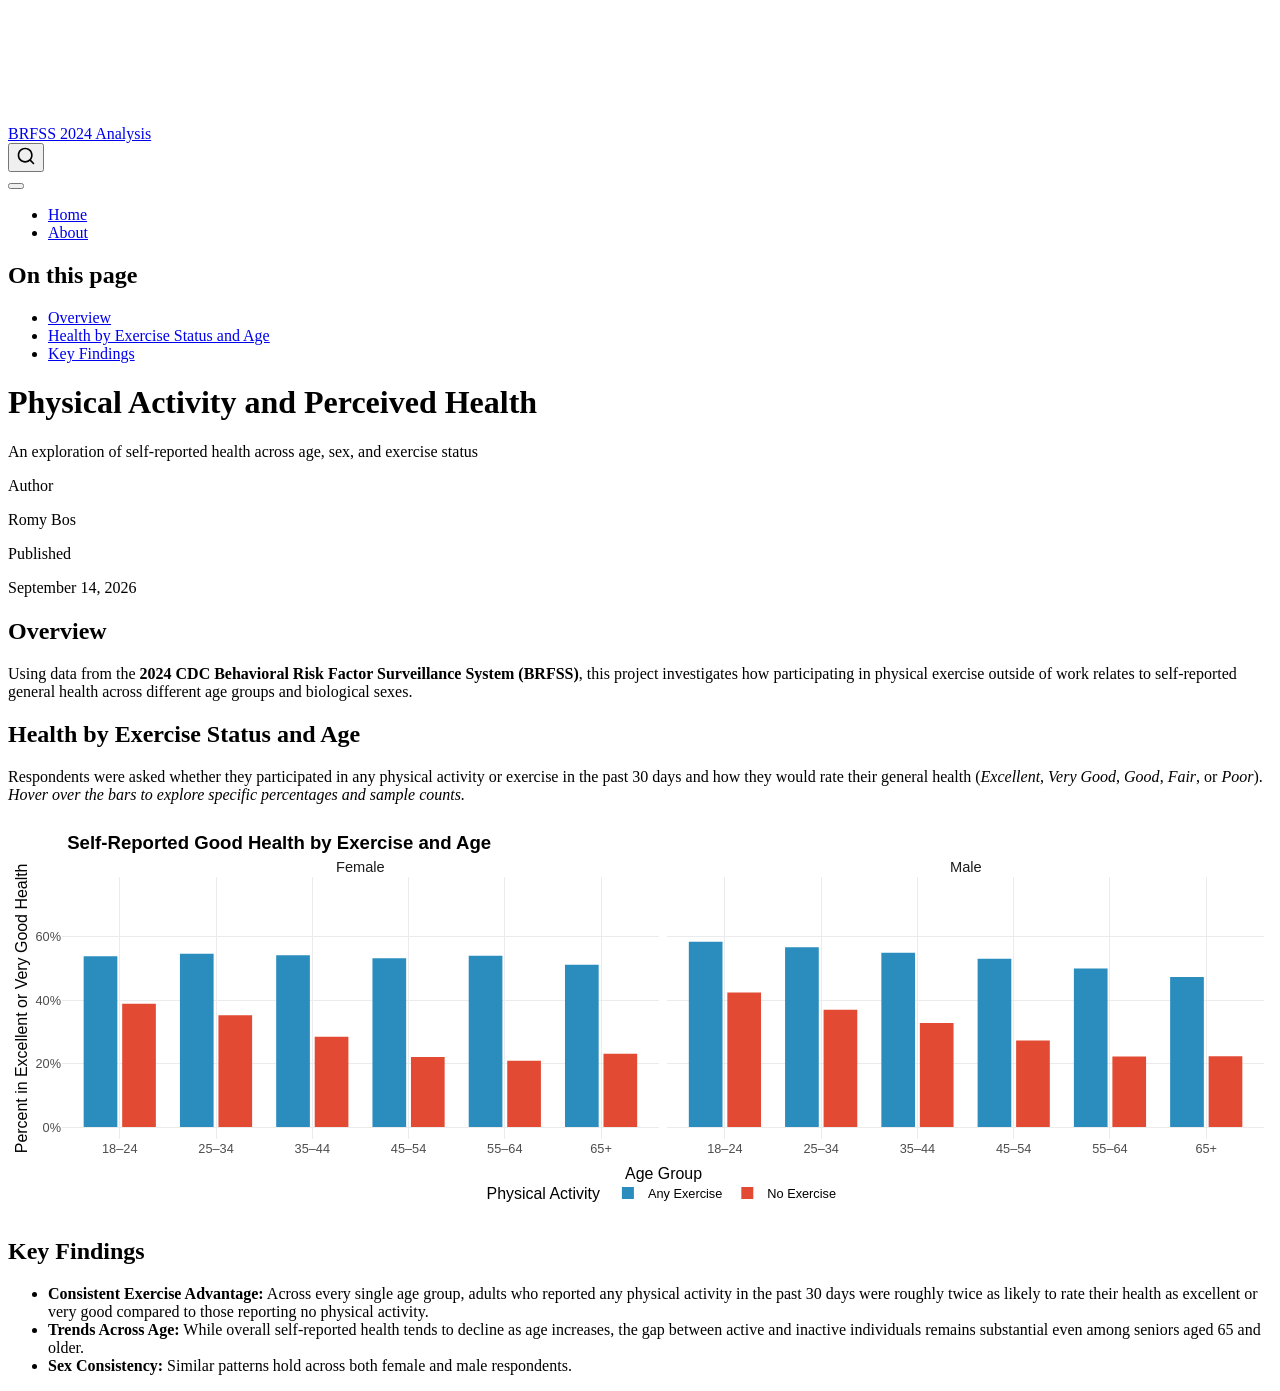
==== index.html @ 28c20156 "Built site for gh-pages" ====
<!DOCTYPE html>
<html xmlns="http://www.w3.org/1999/xhtml" lang="en" xml:lang="en"><head>

<meta charset="utf-8">
<meta name="generator" content="quarto-1.10.18">

<meta name="viewport" content="width=device-width, initial-scale=1.0, user-scalable=yes">

<meta name="author" content="Romy Bos">
<meta name="dcterms.date" content="2026-09-14">

<title>Physical Activity and Perceived Health – BRFSS 2024 Analysis</title>
<style>
/* Default styles provided by pandoc.
** See https://pandoc.org/MANUAL.html#variables-for-html for config info.
*/
span.smallcaps{font-variant: small-caps;}
div.columns{display: flex; gap: 1.5em;}
div.column{flex: auto;}
@media screen {
div.columns{gap: min(4vw, 1.5em);}
div.column{overflow-x: auto;}
}
div.hanging-indent{margin-left: 1.5em; text-indent: -1.5em;}
ul.task-list{list-style: none;}
ul.task-list li input[type="checkbox"] {
  width: 0.8em;
  margin: 0 0.8em 0.2em -1em; /* quarto-specific, see https://github.com/quarto-dev/quarto-cli/issues/4556 */ 
  vertical-align: middle;
}
</style>


<script src="site_libs/quarto-nav/quarto-nav.js"></script>
<script src="site_libs/quarto-nav/headroom.min.js"></script>
<script src="site_libs/clipboard/clipboard.min.js"></script>
<script src="site_libs/quarto-search/autocomplete.umd.js"></script>
<script src="site_libs/quarto-search/fuse.min.js"></script>
<script src="site_libs/quarto-search/quarto-search.js"></script>
<meta name="quarto:offset" content="./">
<script src="site_libs/quarto-html/quarto.js" type="module"></script>
<script src="site_libs/quarto-html/tabsets/tabsets.js" type="module"></script>
<script src="site_libs/quarto-html/popper.min.js"></script>
<script src="site_libs/quarto-html/tippy.umd.min.js"></script>
<script src="site_libs/quarto-html/anchor.min.js"></script>
<link href="site_libs/quarto-html/tippy.css" rel="stylesheet">
<link href="site_libs/quarto-html/quarto-syntax-highlighting-64a204ab8560d761af7679ceaba22944.css" rel="stylesheet" id="quarto-text-highlighting-styles">
<script src="site_libs/bootstrap/bootstrap.min.js"></script>
<link href="site_libs/bootstrap/bootstrap-icons.css" rel="stylesheet">
<link href="site_libs/bootstrap/bootstrap-5453c8eb392fbb9e83e403fa6f01b86a.min.css" rel="stylesheet" append-hash="true" id="quarto-bootstrap" data-mode="light">
<script id="quarto-search-options" type="application/json">{
  "location": "navbar",
  "copy-button": false,
  "collapse-after": 3,
  "panel-placement": "end",
  "type": "overlay",
  "limit": 50,
  "keyboard-shortcut": [
    "f",
    "/",
    "s"
  ],
  "show-item-context": false,
  "language": {
    "search-no-results-text": "No results",
    "search-matching-documents-text": "matching documents",
    "search-copy-link-title": "Copy link to search",
    "search-hide-matches-text": "Hide additional matches",
    "search-more-match-text": "more match in this document",
    "search-more-matches-text": "more matches in this document",
    "search-clear-button-title": "Clear",
    "search-text-placeholder": "",
    "search-detached-cancel-button-title": "Cancel",
    "search-submit-button-title": "Submit",
    "search-label": "Search"
  }
}</script>
<link href="site_libs/htmltools-fill-0.5.9/fill.css" rel="stylesheet">
<script src="site_libs/htmlwidgets-1.6.4/htmlwidgets.js"></script>
<script src="site_libs/plotly-binding-4.12.1/plotly.js"></script>
<script src="site_libs/typedarray-0.1/typedarray.min.js"></script>
<script src="site_libs/jquery-3.5.1/jquery.min.js"></script>
<link href="site_libs/crosstalk-1.2.2/css/crosstalk.min.css" rel="stylesheet">
<script src="site_libs/crosstalk-1.2.2/js/crosstalk.min.js"></script>
<link href="site_libs/plotly-htmlwidgets-css-2.25.2/plotly-htmlwidgets.css" rel="stylesheet">
<script src="site_libs/plotly-main-2.25.2/plotly-latest.min.js"></script>


</head>

<body class="nav-fixed quarto-light">

<div id="quarto-search-results"></div>
  <header id="quarto-header" class="headroom fixed-top">
    <nav class="navbar navbar-expand-lg " data-bs-theme="dark">
      <div class="navbar-container container-fluid">
      <div class="navbar-brand-container mx-auto">
    <a class="navbar-brand" href="./index.html">
    <span class="navbar-title">BRFSS 2024 Analysis</span>
    </a>
  </div>
            <div id="quarto-search" class="" title="Search"></div>
          <button class="navbar-toggler" type="button" data-bs-toggle="collapse" data-bs-target="#navbarCollapse" aria-controls="navbarCollapse" role="menu" aria-expanded="false" aria-label="Toggle navigation" onclick="if (window.quartoToggleHeadroom) { window.quartoToggleHeadroom(); }">
  <span class="navbar-toggler-icon"></span>
</button>
          <div class="collapse navbar-collapse" id="navbarCollapse">
            <ul class="navbar-nav navbar-nav-scroll me-auto">
  <li class="nav-item">
    <a class="nav-link active" href="./index.html" aria-current="page"> 
<span class="menu-text">Home</span></a>
  </li>  
  <li class="nav-item">
    <a class="nav-link" href="./about.html"> 
<span class="menu-text">About</span></a>
  </li>  
</ul>
          </div> <!-- /navcollapse -->
            <div class="quarto-navbar-tools">
</div>
      </div> <!-- /container-fluid -->
    </nav>
</header>
<!-- content -->
<div id="quarto-content" class="quarto-container page-columns page-rows-contents page-layout-article page-navbar">
<!-- sidebar -->
<!-- margin-sidebar -->
    <div id="quarto-margin-sidebar" class="sidebar margin-sidebar">
        <nav id="TOC" role="doc-toc" class="toc-active">
    <h2 id="toc-title">On this page</h2>
   
  <ul>
  <li><a href="#overview" id="toc-overview" class="nav-link active" data-scroll-target="#overview">Overview</a></li>
  <li><a href="#health-by-exercise-status-and-age" id="toc-health-by-exercise-status-and-age" class="nav-link" data-scroll-target="#health-by-exercise-status-and-age">Health by Exercise Status and Age</a></li>
  <li><a href="#key-findings" id="toc-key-findings" class="nav-link" data-scroll-target="#key-findings">Key Findings</a></li>
  </ul>
</nav>
    </div>
<!-- main -->
<main class="content" id="quarto-document-content">

<header id="title-block-header" class="quarto-title-block default">
<div class="quarto-title">
<h1 class="title">Physical Activity and Perceived Health</h1>
<p class="subtitle lead">An exploration of self-reported health across age, sex, and exercise status</p>
</div>



<div class="quarto-title-meta">

    <div>
    <div class="quarto-title-meta-heading">Author</div>
    <div class="quarto-title-meta-contents">
             <p>Romy Bos </p>
          </div>
  </div>
    
    <div>
    <div class="quarto-title-meta-heading">Published</div>
    <div class="quarto-title-meta-contents">
      <p class="date">September 14, 2026</p>
    </div>
  </div>
  
    
  </div>
  


</header>


<section id="overview" class="level2">
<h2 class="anchored" data-anchor-id="overview">Overview</h2>
<p>Using data from the <strong>2024 CDC Behavioral Risk Factor Surveillance System (BRFSS)</strong>, this project investigates how participating in physical exercise outside of work relates to self-reported general health across different age groups and biological sexes.</p>
</section>
<section id="health-by-exercise-status-and-age" class="level2">
<h2 class="anchored" data-anchor-id="health-by-exercise-status-and-age">Health by Exercise Status and Age</h2>
<p>Respondents were asked whether they participated in any physical activity or exercise in the past 30 days and how they would rate their general health (<em>Excellent</em>, <em>Very Good</em>, <em>Good</em>, <em>Fair</em>, or <em>Poor</em>). <em>Hover over the bars to explore specific percentages and sample counts.</em></p>
<div class="cell">
<div class="cell-output-display">
<div class="plotly html-widget html-fill-item" id="htmlwidget-2177d42e0a69ee7ed2fd" style="width:100%;height:397px;"></div>
<script type="application/json" data-for="htmlwidget-2177d42e0a69ee7ed2fd">{"x":{"data":[{"orientation":"v","width":[0.34999999999999964,0.34999999999999964,0.34999999999999964,0.34999999999999964,0.35000000000000009,0.35000000000000009],"base":[0,0,0,0,0,0],"x":[5.7999999999999998,4.7999999999999998,2.7999999999999998,3.7999999999999998,1.8,0.80000000000000004],"y":[0.51114290016563768,0.53989133543036893,0.54112786614335884,0.5314846683354193,0.5458975165042439,0.53774963468095471],"text":["<b>Age Group:<\/b> 65+<br><b>Sex:<\/b> Female<br><b>Physical Activity:<\/b> Any Exercise<br><b>Good/Excellent Health:<\/b> 51.1%<br><b>Sample Size:<\/b> 66,410","<b>Age Group:<\/b> 55–64<br><b>Sex:<\/b> Female<br><b>Physical Activity:<\/b> Any Exercise<br><b>Good/Excellent Health:<\/b> 54.0%<br><b>Sample Size:<\/b> 31,473","<b>Age Group:<\/b> 35–44<br><b>Sex:<\/b> Female<br><b>Physical Activity:<\/b> Any Exercise<br><b>Good/Excellent Health:<\/b> 54.1%<br><b>Sample Size:<\/b> 24,205","<b>Age Group:<\/b> 45–54<br><b>Sex:<\/b> Female<br><b>Physical Activity:<\/b> Any Exercise<br><b>Good/Excellent Health:<\/b> 53.1%<br><b>Sample Size:<\/b> 25,568","<b>Age Group:<\/b> 25–34<br><b>Sex:<\/b> Female<br><b>Physical Activity:<\/b> Any Exercise<br><b>Good/Excellent Health:<\/b> 54.6%<br><b>Sample Size:<\/b> 19,086","<b>Age Group:<\/b> 18–24<br><b>Sex:<\/b> Female<br><b>Physical Activity:<\/b> Any Exercise<br><b>Good/Excellent Health:<\/b> 53.8%<br><b>Sample Size:<\/b> 10,265"],"type":"bar","textposition":"none","marker":{"autocolorscale":false,"color":"rgba(43,140,190,1)","line":{"width":1.8897637795275593,"color":"transparent"}},"name":"Any Exercise","legendgroup":"Any Exercise","showlegend":true,"xaxis":"x","yaxis":"y","hoverinfo":"text","frame":null},{"orientation":"v","width":[0.34999999999999964,0.34999999999999964,0.34999999999999964,0.35000000000000009,0.34999999999999964,0.35000000000000009],"base":[0,0,0,0,0,0],"x":[5.7999999999999998,4.7999999999999998,3.7999999999999998,0.80000000000000004,2.7999999999999998,1.8],"y":[0.4728037107169536,0.49912703401075492,0.53001708289270322,0.58391132870937035,0.5490188177459,0.56656642974302895],"text":["<b>Age Group:<\/b> 65+<br><b>Sex:<\/b> Male<br><b>Physical Activity:<\/b> Any Exercise<br><b>Good/Excellent Health:<\/b> 47.3%<br><b>Sample Size:<\/b> 57,563","<b>Age Group:<\/b> 55–64<br><b>Sex:<\/b> Male<br><b>Physical Activity:<\/b> Any Exercise<br><b>Good/Excellent Health:<\/b> 49.9%<br><b>Sample Size:<\/b> 28,638","<b>Age Group:<\/b> 45–54<br><b>Sex:<\/b> Male<br><b>Physical Activity:<\/b> Any Exercise<br><b>Good/Excellent Health:<\/b> 53.0%<br><b>Sample Size:<\/b> 24,586","<b>Age Group:<\/b> 18–24<br><b>Sex:<\/b> Male<br><b>Physical Activity:<\/b> Any Exercise<br><b>Good/Excellent Health:<\/b> 58.4%<br><b>Sample Size:<\/b> 14,706","<b>Age Group:<\/b> 35–44<br><b>Sex:<\/b> Male<br><b>Physical Activity:<\/b> Any Exercise<br><b>Good/Excellent Health:<\/b> 54.9%<br><b>Sample Size:<\/b> 24,817","<b>Age Group:<\/b> 25–34<br><b>Sex:<\/b> Male<br><b>Physical Activity:<\/b> Any Exercise<br><b>Good/Excellent Health:<\/b> 56.7%<br><b>Sample Size:<\/b> 21,948"],"type":"bar","textposition":"none","marker":{"autocolorscale":false,"color":"rgba(43,140,190,1)","line":{"width":1.8897637795275593,"color":"transparent"}},"name":"Any Exercise","legendgroup":"Any Exercise","showlegend":false,"xaxis":"x2","yaxis":"y","hoverinfo":"text","frame":null},{"orientation":"v","width":[0.34999999999999964,0.34999999999999964,0.34999999999999964,0.34999999999999964,0.34999999999999964,0.35000000000000009],"base":[0,0,0,0,0,0],"x":[6.2000000000000002,5.2000000000000002,4.2000000000000002,3.2000000000000002,2.2000000000000002,1.2],"y":[0.23118112412339795,0.20901126408010012,0.22059553349875929,0.284419440537584,0.35183309702248328,0.38851634534786256],"text":["<b>Age Group:<\/b> 65+<br><b>Sex:<\/b> Female<br><b>Physical Activity:<\/b> No Exercise<br><b>Good/Excellent Health:<\/b> 23.1%<br><b>Sample Size:<\/b> 28,947","<b>Age Group:<\/b> 55–64<br><b>Sex:<\/b> Female<br><b>Physical Activity:<\/b> No Exercise<br><b>Good/Excellent Health:<\/b> 20.9%<br><b>Sample Size:<\/b> 11,186","<b>Age Group:<\/b> 45–54<br><b>Sex:<\/b> Female<br><b>Physical Activity:<\/b> No Exercise<br><b>Good/Excellent Health:<\/b> 22.1%<br><b>Sample Size:<\/b> 8,060","<b>Age Group:<\/b> 35–44<br><b>Sex:<\/b> Female<br><b>Physical Activity:<\/b> No Exercise<br><b>Good/Excellent Health:<\/b> 28.4%<br><b>Sample Size:<\/b> 6,399","<b>Age Group:<\/b> 25–34<br><b>Sex:<\/b> Female<br><b>Physical Activity:<\/b> No Exercise<br><b>Good/Excellent Health:<\/b> 35.2%<br><b>Sample Size:<\/b> 4,937","<b>Age Group:<\/b> 18–24<br><b>Sex:<\/b> Female<br><b>Physical Activity:<\/b> No Exercise<br><b>Good/Excellent Health:<\/b> 38.9%<br><b>Sample Size:<\/b> 2,386"],"type":"bar","textposition":"none","marker":{"autocolorscale":false,"color":"rgba(227,74,51,1)","line":{"width":1.8897637795275593,"color":"transparent"}},"name":"No Exercise","legendgroup":"No Exercise","showlegend":true,"xaxis":"x","yaxis":"y","hoverinfo":"text","frame":null},{"orientation":"v","width":[0.34999999999999964,0.34999999999999964,0.34999999999999964,0.34999999999999964,0.35000000000000009,0.34999999999999964],"base":[0,0,0,0,0,0],"x":[4.2000000000000002,6.2000000000000002,5.2000000000000002,3.2000000000000002,1.2,2.2000000000000002],"y":[0.27305024530536287,0.22327701796728344,0.22200186654223053,0.32769556025369978,0.42388863942523575,0.36984168180638466],"text":["<b>Age Group:<\/b> 45–54<br><b>Sex:<\/b> Male<br><b>Physical Activity:<\/b> No Exercise<br><b>Good/Excellent Health:<\/b> 27.3%<br><b>Sample Size:<\/b> 5,911","<b>Age Group:<\/b> 65+<br><b>Sex:<\/b> Male<br><b>Physical Activity:<\/b> No Exercise<br><b>Good/Excellent Health:<\/b> 22.3%<br><b>Sample Size:<\/b> 18,645","<b>Age Group:<\/b> 55–64<br><b>Sex:<\/b> Male<br><b>Physical Activity:<\/b> No Exercise<br><b>Good/Excellent Health:<\/b> 22.2%<br><b>Sample Size:<\/b> 8,572","<b>Age Group:<\/b> 35–44<br><b>Sex:<\/b> Male<br><b>Physical Activity:<\/b> No Exercise<br><b>Good/Excellent Health:<\/b> 32.8%<br><b>Sample Size:<\/b> 4,730","<b>Age Group:<\/b> 18–24<br><b>Sex:<\/b> Male<br><b>Physical Activity:<\/b> No Exercise<br><b>Good/Excellent Health:<\/b> 42.4%<br><b>Sample Size:<\/b> 2,227","<b>Age Group:<\/b> 25–34<br><b>Sex:<\/b> Male<br><b>Physical Activity:<\/b> No Exercise<br><b>Good/Excellent Health:<\/b> 37.0%<br><b>Sample Size:<\/b> 3,853"],"type":"bar","textposition":"none","marker":{"autocolorscale":false,"color":"rgba(227,74,51,1)","line":{"width":1.8897637795275593,"color":"transparent"}},"name":"No Exercise","legendgroup":"No Exercise","showlegend":false,"xaxis":"x2","yaxis":"y","hoverinfo":"text","frame":null}],"layout":{"margin":{"t":57.178912411789121,"r":7.9701120797011216,"b":40.647571606475722,"l":47.023661270236623},"paper_bgcolor":"rgba(255,255,255,1)","font":{"color":"rgba(0,0,0,1)","family":"","size":15.940224159402241},"title":{"text":"<b> Self-Reported Good Health by Exercise and Age <\/b>","font":{"color":"rgba(0,0,0,1)","family":"","size":18.596928185969279},"x":0,"xref":"paper"},"xaxis":{"domain":[0,0.49654074996540748],"automargin":true,"type":"linear","autorange":false,"range":[0.40000000000000002,6.5999999999999996],"tickmode":"array","ticktext":["18–24","25–34","35–44","45–54","55–64","65+"],"tickvals":[1,2,3,3.9999999999999996,5,6],"categoryorder":"array","categoryarray":["18–24","25–34","35–44","45–54","55–64","65+"],"nticks":null,"ticks":"","tickcolor":null,"ticklen":3.9850560398505603,"tickwidth":0,"showticklabels":true,"tickfont":{"color":"rgba(77,77,77,1)","family":"","size":12.7521793275218},"tickangle":-0,"showline":false,"linecolor":null,"linewidth":0,"showgrid":true,"gridcolor":"rgba(235,235,235,1)","gridwidth":0.72455564360919278,"zeroline":false,"anchor":"y","title":"","hoverformat":".2f"},"annotations":[{"text":"Age Group","x":0.5,"y":0,"showarrow":false,"ax":0,"ay":0,"font":{"color":"rgba(0,0,0,1)","family":"","size":15.940224159402241},"xref":"paper","yref":"paper","textangle":-0,"xanchor":"center","yanchor":"top","annotationType":"axis","yshift":-23.910336239103366},{"text":"Percent in Excellent or Very Good Health","x":0,"y":0.5,"showarrow":false,"ax":0,"ay":0,"font":{"color":"rgba(0,0,0,1)","family":"","size":15.940224159402241},"xref":"paper","yref":"paper","textangle":-90,"xanchor":"right","yanchor":"center","annotationType":"axis","xshift":-30.28642590286427},{"text":"Female","x":0.24827037498270374,"y":1,"showarrow":false,"ax":0,"ay":0,"font":{"color":"rgba(26,26,26,1)","family":"","size":14.611872146118722},"xref":"paper","yref":"paper","textangle":-0,"xanchor":"center","yanchor":"bottom"},{"text":"Male","x":0.75172962501729623,"y":1,"showarrow":false,"ax":0,"ay":0,"font":{"color":"rgba(26,26,26,1)","family":"","size":14.611872146118722},"xref":"paper","yref":"paper","textangle":-0,"xanchor":"center","yanchor":"bottom"}],"yaxis":{"domain":[0,1],"automargin":true,"type":"linear","autorange":false,"range":[-0.037500000000000006,0.78749999999999998],"tickmode":"array","ticktext":["0%","20%","40%","60%"],"tickvals":[0,0.20000000000000001,0.39999999999999991,0.60000000000000009],"categoryorder":"array","categoryarray":["0%","20%","40%","60%"],"nticks":null,"ticks":"","tickcolor":null,"ticklen":3.9850560398505608,"tickwidth":0,"showticklabels":true,"tickfont":{"color":"rgba(77,77,77,1)","family":"","size":12.7521793275218},"tickangle":-0,"showline":false,"linecolor":null,"linewidth":0,"showgrid":true,"gridcolor":"rgba(235,235,235,1)","gridwidth":0.72455564360919289,"zeroline":false,"anchor":"x","title":"","hoverformat":".2f"},"shapes":[{"type":"rect","fillcolor":null,"line":{"color":null,"width":0,"linetype":[]},"yref":"paper","xref":"paper","layer":"below","x0":0,"x1":0.49654074996540748,"y0":0,"y1":27.364051473640522,"yanchor":1,"ysizemode":"pixel"},{"type":"rect","fillcolor":null,"line":{"color":null,"width":0,"linetype":[]},"yref":"paper","xref":"paper","layer":"below","x0":0.50345925003459246,"x1":1,"y0":0,"y1":27.364051473640522,"yanchor":1,"ysizemode":"pixel"}],"xaxis2":{"type":"linear","autorange":false,"range":[0.40000000000000002,6.5999999999999996],"tickmode":"array","ticktext":["18–24","25–34","35–44","45–54","55–64","65+"],"tickvals":[1,2,3,3.9999999999999996,5,6],"categoryorder":"array","categoryarray":["18–24","25–34","35–44","45–54","55–64","65+"],"nticks":null,"ticks":"","tickcolor":null,"ticklen":3.9850560398505603,"tickwidth":0,"showticklabels":true,"tickfont":{"color":"rgba(77,77,77,1)","family":"","size":12.7521793275218},"tickangle":-0,"showline":false,"linecolor":null,"linewidth":0,"showgrid":true,"domain":[0.50345925003459246,1],"gridcolor":"rgba(235,235,235,1)","gridwidth":0.72455564360919278,"zeroline":false,"anchor":"y","title":"","hoverformat":".2f"},"showlegend":true,"legend":{"bgcolor":null,"bordercolor":null,"borderwidth":0,"font":{"color":"rgba(0,0,0,1)","family":"","size":12.7521793275218},"orientation":"h","x":0.5,"y":-0.14999999999999999,"xanchor":"center","yanchor":"top","title":{"text":"Physical Activity","font":{"color":"rgba(0,0,0,1)","family":"","size":15.940224159402241}}},"hovermode":"closest","barmode":"relative"},"config":{"doubleClick":"reset","modeBarButtonsToAdd":["hoverclosest","hovercompare"],"showSendToCloud":false},"source":"A","attrs":{"54a371773153":{"x":{},"y":{},"fill":{},"text":{},"type":"bar"}},"cur_data":"54a371773153","visdat":{"54a371773153":["function (y) ","x"]},"highlight":{"on":"plotly_click","persistent":false,"dynamic":false,"selectize":false,"opacityDim":0.20000000000000001,"selected":{"opacity":1},"debounce":0},"shinyEvents":["plotly_hover","plotly_click","plotly_selected","plotly_relayout","plotly_brushed","plotly_brushing","plotly_clickannotation","plotly_doubleclick","plotly_deselect","plotly_afterplot","plotly_sunburstclick"],"base_url":"https://plot.ly"},"evals":[],"jsHooks":[]}</script>
</div>
</div>
</section>
<section id="key-findings" class="level2">
<h2 class="anchored" data-anchor-id="key-findings">Key Findings</h2>
<ul>
<li><strong>Consistent Exercise Advantage:</strong> Across every single age group, adults who reported any physical activity in the past 30 days were roughly twice as likely to rate their health as excellent or very good compared to those reporting no physical activity.</li>
<li><strong>Trends Across Age:</strong> While overall self-reported health tends to decline as age increases, the gap between active and inactive individuals remains substantial even among seniors aged 65 and older.</li>
<li><strong>Sex Consistency:</strong> Similar patterns hold across both female and male respondents.</li>
</ul>


</section>

</main> <!-- /main -->
<script id="quarto-html-after-body" type="application/javascript">
  window.document.addEventListener("DOMContentLoaded", function (event) {
    const icon = "";
    const anchorJS = new window.AnchorJS();
    anchorJS.options = {
      placement: 'right',
      icon: icon
    };
    anchorJS.add('.anchored');
    const isCodeAnnotation = (el) => {
      for (const clz of el.classList) {
        if (clz.startsWith('code-annotation-')) {                     
          return true;
        }
      }
      return false;
    }
    const onCopySuccess = function(e) {
      // button target
      const button = e.trigger;
      // don't keep focus
      button.blur();
      // flash "checked"
      button.classList.add('code-copy-button-checked');
      var currentTitle = button.getAttribute("title");
      button.setAttribute("title", "Copied!");
      let tooltip;
      if (window.bootstrap) {
        button.setAttribute("data-bs-toggle", "tooltip");
        button.setAttribute("data-bs-placement", "left");
        button.setAttribute("data-bs-title", "Copied!");
        tooltip = new bootstrap.Tooltip(button, 
          { trigger: "manual", 
            customClass: "code-copy-button-tooltip",
            offset: [0, -8]});
        tooltip.show();    
      }
      setTimeout(function() {
        if (tooltip) {
          tooltip.hide();
          button.removeAttribute("data-bs-title");
          button.removeAttribute("data-bs-toggle");
          button.removeAttribute("data-bs-placement");
        }
        button.setAttribute("title", currentTitle);
        button.classList.remove('code-copy-button-checked');
      }, 1000);
      // clear code selection
      e.clearSelection();
    }
    const getTextToCopy = function(trigger) {
      const outerScaffold = trigger.parentElement.cloneNode(true);
      const codeEl = outerScaffold.querySelector('code');
      for (const childEl of codeEl.children) {
        if (isCodeAnnotation(childEl)) {
          childEl.remove();
        }
      }
      return codeEl.innerText;
    }
    const clipboard = new window.ClipboardJS('.code-copy-button:not([data-in-quarto-modal])', {
      text: getTextToCopy
    });
    clipboard.on('success', onCopySuccess);
    if (window.document.getElementById('quarto-embedded-source-code-modal')) {
      const clipboardModal = new window.ClipboardJS('.code-copy-button[data-in-quarto-modal]', {
        text: getTextToCopy,
        container: window.document.getElementById('quarto-embedded-source-code-modal')
      });
      clipboardModal.on('success', onCopySuccess);
    }
      var localhostRegex = new RegExp(/^(?:http|https):\/\/localhost\:?[0-9]*\//);
      var mailtoRegex = new RegExp(/^mailto:/);
        var filterRegex = new RegExp('/' + window.location.host + '/');
      var isInternal = (href) => {
          return filterRegex.test(href) || localhostRegex.test(href) || mailtoRegex.test(href);
      }
      // Inspect non-navigation links and adorn them if external
     var links = window.document.querySelectorAll('a[href]:not(.nav-link):not(.navbar-brand):not(.toc-action):not(.sidebar-link):not(.sidebar-item-toggle):not(.pagination-link):not(.no-external):not([aria-hidden]):not(.dropdown-item):not(.quarto-navigation-tool):not(.about-link)');
      for (var i=0; i<links.length; i++) {
        const link = links[i];
        if (!isInternal(link.href)) {
          // undo the damage that might have been done by quarto-nav.js in the case of
          // links that we want to consider external
          if (link.dataset.originalHref !== undefined) {
            link.href = link.dataset.originalHref;
          }
        }
      }
    function tippyHover(el, contentFn, onTriggerFn, onUntriggerFn) {
      const config = {
        allowHTML: true,
        maxWidth: 500,
        delay: 100,
        arrow: false,
        appendTo: function(el) {
            return el.parentElement;
        },
        interactive: true,
        interactiveBorder: 10,
        theme: 'quarto',
        placement: 'bottom-start',
      };
      if (contentFn) {
        config.content = contentFn;
      }
      if (onTriggerFn) {
        config.onTrigger = onTriggerFn;
      }
      if (onUntriggerFn) {
        config.onUntrigger = onUntriggerFn;
      }
      window.tippy(el, config); 
    }
    const noterefs = window.document.querySelectorAll('a[role="doc-noteref"]');
    for (var i=0; i<noterefs.length; i++) {
      const ref = noterefs[i];
      tippyHover(ref, function() {
        // use id or data attribute instead here
        let href = ref.getAttribute('data-footnote-href') || ref.getAttribute('href');
        try { href = new URL(href).hash; } catch {}
        const id = href.replace(/^#\/?/, "");
        const note = window.document.getElementById(id);
        if (note) {
          return note.innerHTML;
        } else {
          return "";
        }
      });
    }
    const xrefs = window.document.querySelectorAll('a.quarto-xref');
    const processXRef = (id, note) => {
      // Strip column container classes
      const stripColumnClz = (el) => {
        el.classList.remove("page-full", "page-columns");
        if (el.children) {
          for (const child of el.children) {
            stripColumnClz(child);
          }
        }
      }
      stripColumnClz(note)
      if (id === null || id.startsWith('sec-')) {
        // Special case sections, only their first couple elements
        const container = document.createElement("div");
        if (note.children && note.children.length > 2) {
          container.appendChild(note.children[0].cloneNode(true));
          for (let i = 1; i < note.children.length; i++) {
            const child = note.children[i];
            if (child.tagName === "P" && child.innerText === "") {
              continue;
            } else {
              container.appendChild(child.cloneNode(true));
              break;
            }
          }
          if (window.Quarto?.typesetMath) {
            window.Quarto.typesetMath(container);
          }
          return container.innerHTML
        } else {
          if (window.Quarto?.typesetMath) {
            window.Quarto.typesetMath(note);
          }
          return note.innerHTML;
        }
      } else {
        // Remove any anchor links if they are present
        const anchorLink = note.querySelector('a.anchorjs-link');
        if (anchorLink) {
          anchorLink.remove();
        }
        if (window.Quarto?.typesetMath) {
          window.Quarto.typesetMath(note);
        }
        if (note.classList.contains("callout")) {
          return note.outerHTML;
        } else {
          return note.innerHTML;
        }
      }
    }
    for (var i=0; i<xrefs.length; i++) {
      const xref = xrefs[i];
      tippyHover(xref, undefined, function(instance) {
        instance.disable();
        let url = xref.getAttribute('href');
        let hash = undefined; 
        if (url.startsWith('#')) {
          hash = url;
        } else {
          try { hash = new URL(url).hash; } catch {}
        }
        if (hash) {
          const id = hash.replace(/^#\/?/, "");
          const note = window.document.getElementById(id);
          if (note !== null) {
            try {
              const html = processXRef(id, note.cloneNode(true));
              instance.setContent(html);
            } finally {
              instance.enable();
              instance.show();
            }
          } else {
            // See if we can fetch this
            fetch(url.split('#')[0])
            .then(res => res.text())
            .then(html => {
              const parser = new DOMParser();
              const htmlDoc = parser.parseFromString(html, "text/html");
              const note = htmlDoc.getElementById(id);
              if (note !== null) {
                const html = processXRef(id, note);
                instance.setContent(html);
              } 
            }).finally(() => {
              instance.enable();
              instance.show();
            });
          }
        } else {
          // See if we can fetch a full url (with no hash to target)
          // This is a special case and we should probably do some content thinning / targeting
          fetch(url)
          .then(res => res.text())
          .then(html => {
            const parser = new DOMParser();
            const htmlDoc = parser.parseFromString(html, "text/html");
            const note = htmlDoc.querySelector('main.content');
            if (note !== null) {
              // This should only happen for chapter cross references
              // (since there is no id in the URL)
              // remove the first header
              if (note.children.length > 0 && note.children[0].tagName === "HEADER") {
                note.children[0].remove();
              }
              const html = processXRef(null, note);
              instance.setContent(html);
            } 
          }).finally(() => {
            instance.enable();
            instance.show();
          });
        }
      }, function(instance) {
      });
    }
        let selectedAnnoteEl;
        const selectorForAnnotation = ( cell, annotation) => {
          let cellAttr = 'data-code-cell="' + cell + '"';
          let lineAttr = 'data-code-annotation="' +  annotation + '"';
          const selector = 'span[' + cellAttr + '][' + lineAttr + ']';
          return selector;
        }
        const selectCodeLines = (annoteEl) => {
          const doc = window.document;
          const targetCell = annoteEl.getAttribute("data-target-cell");
          const targetAnnotation = annoteEl.getAttribute("data-target-annotation");
          const annoteSpan = window.document.querySelector(selectorForAnnotation(targetCell, targetAnnotation));
          const lines = annoteSpan.getAttribute("data-code-lines").split(",");
          const lineIds = lines.map((line) => {
            return targetCell + "-" + line;
          })
          let top = null;
          let height = null;
          let parent = null;
          if (lineIds.length > 0) {
              //compute the position of the single el (top and bottom and make a div)
              const el = window.document.getElementById(lineIds[0]);
              top = el.offsetTop;
              height = el.offsetHeight;
              parent = el.parentElement.parentElement;
            if (lineIds.length > 1) {
              const lastEl = window.document.getElementById(lineIds[lineIds.length - 1]);
              const bottom = lastEl.offsetTop + lastEl.offsetHeight;
              height = bottom - top;
            }
            if (top !== null && height !== null && parent !== null) {
              // cook up a div (if necessary) and position it 
              let div = window.document.getElementById("code-annotation-line-highlight");
              if (div === null) {
                div = window.document.createElement("div");
                div.setAttribute("id", "code-annotation-line-highlight");
                div.style.position = 'absolute';
                parent.appendChild(div);
              }
              div.style.top = top - 2 + "px";
              div.style.height = height + 4 + "px";
              div.style.left = 0;
              let gutterDiv = window.document.getElementById("code-annotation-line-highlight-gutter");
              if (gutterDiv === null) {
                gutterDiv = window.document.createElement("div");
                gutterDiv.setAttribute("id", "code-annotation-line-highlight-gutter");
                gutterDiv.style.position = 'absolute';
                const codeCell = window.document.getElementById(targetCell);
                const gutter = codeCell.querySelector('.code-annotation-gutter');
                gutter.appendChild(gutterDiv);
              }
              gutterDiv.style.top = top - 2 + "px";
              gutterDiv.style.height = height + 4 + "px";
            }
            selectedAnnoteEl = annoteEl;
          }
        };
        const unselectCodeLines = () => {
          const elementsIds = ["code-annotation-line-highlight", "code-annotation-line-highlight-gutter"];
          elementsIds.forEach((elId) => {
            const div = window.document.getElementById(elId);
            if (div) {
              div.remove();
            }
          });
          selectedAnnoteEl = undefined;
        };
          // Handle positioning of the toggle
      window.addEventListener(
        "resize",
        throttle(() => {
          elRect = undefined;
          if (selectedAnnoteEl) {
            selectCodeLines(selectedAnnoteEl);
          }
        }, 10)
      );
      function throttle(fn, ms) {
      let throttle = false;
      let timer;
        return (...args) => {
          if(!throttle) { // first call gets through
              fn.apply(this, args);
              throttle = true;
          } else { // all the others get throttled
              if(timer) clearTimeout(timer); // cancel #2
              timer = setTimeout(() => {
                fn.apply(this, args);
                timer = throttle = false;
              }, ms);
          }
        };
      }
        // Attach click handler to the DT
        const annoteDls = window.document.querySelectorAll('dt[data-target-cell]');
        for (const annoteDlNode of annoteDls) {
          annoteDlNode.addEventListener('click', (event) => {
            const clickedEl = event.target;
            if (clickedEl !== selectedAnnoteEl) {
              unselectCodeLines();
              const activeEl = window.document.querySelector('dt[data-target-cell].code-annotation-active');
              if (activeEl) {
                activeEl.classList.remove('code-annotation-active');
              }
              selectCodeLines(clickedEl);
              clickedEl.classList.add('code-annotation-active');
            } else {
              // Unselect the line
              unselectCodeLines();
              clickedEl.classList.remove('code-annotation-active');
            }
          });
        }
    const findCites = (el) => {
      const parentEl = el.parentElement;
      if (parentEl) {
        const cites = parentEl.dataset.cites;
        if (cites) {
          return {
            el,
            cites: cites.split(' ')
          };
        } else {
          return findCites(el.parentElement)
        }
      } else {
        return undefined;
      }
    };
    var bibliorefs = window.document.querySelectorAll('a[role="doc-biblioref"]');
    for (var i=0; i<bibliorefs.length; i++) {
      const ref = bibliorefs[i];
      const citeInfo = findCites(ref);
      if (citeInfo) {
        tippyHover(citeInfo.el, function() {
          var popup = window.document.createElement('div');
          citeInfo.cites.forEach(function(cite) {
            var citeDiv = window.document.createElement('div');
            citeDiv.classList.add('hanging-indent');
            citeDiv.classList.add('csl-entry');
            var biblioDiv = window.document.getElementById('ref-' + cite);
            if (biblioDiv) {
              citeDiv.innerHTML = biblioDiv.innerHTML;
            }
            popup.appendChild(citeDiv);
          });
          return popup.innerHTML;
        });
      }
    }
  });
  </script>
</div> <!-- /content -->




</body></html>
---- site_libs/quarto-html/tippy.css ----
.tippy-box[data-animation=fade][data-state=hidden]{opacity:0}[data-tippy-root]{max-width:calc(100vw - 10px)}.tippy-box{position:relative;background-color:#333;color:#fff;border-radius:4px;font-size:14px;line-height:1.4;white-space:normal;outline:0;transition-property:transform,visibility,opacity}.tippy-box[data-placement^=top]>.tippy-arrow{bottom:0}.tippy-box[data-placement^=top]>.tippy-arrow:before{bottom:-7px;left:0;border-width:8px 8px 0;border-top-color:initial;transform-origin:center top}.tippy-box[data-placement^=bottom]>.tippy-arrow{top:0}.tippy-box[data-placement^=bottom]>.tippy-arrow:before{top:-7px;left:0;border-width:0 8px 8px;border-bottom-color:initial;transform-origin:center bottom}.tippy-box[data-placement^=left]>.tippy-arrow{right:0}.tippy-box[data-placement^=left]>.tippy-arrow:before{border-width:8px 0 8px 8px;border-left-color:initial;right:-7px;transform-origin:center left}.tippy-box[data-placement^=right]>.tippy-arrow{left:0}.tippy-box[data-placement^=right]>.tippy-arrow:before{left:-7px;border-width:8px 8px 8px 0;border-right-color:initial;transform-origin:center right}.tippy-box[data-inertia][data-state=visible]{transition-timing-function:cubic-bezier(.54,1.5,.38,1.11)}.tippy-arrow{width:16px;height:16px;color:#333}.tippy-arrow:before{content:"";position:absolute;border-color:transparent;border-style:solid}.tippy-content{position:relative;padding:5px 9px;z-index:1}
---- site_libs/quarto-html/quarto-syntax-highlighting-64a204ab8560d761af7679ceaba22944.css ----
/* quarto syntax highlight colors */
:root {
  --quarto-hl-ot-color: #003B4F;
  --quarto-hl-at-color: #657422;
  --quarto-hl-ss-color: #20794D;
  --quarto-hl-an-color: #5E5E5E;
  --quarto-hl-fu-color: #4758AB;
  --quarto-hl-st-color: #20794D;
  --quarto-hl-cf-color: #003B4F;
  --quarto-hl-op-color: #5E5E5E;
  --quarto-hl-er-color: #AD0000;
  --quarto-hl-bn-color: #AD0000;
  --quarto-hl-al-color: #AD0000;
  --quarto-hl-va-color: #111111;
  --quarto-hl-bu-color: inherit;
  --quarto-hl-ex-color: inherit;
  --quarto-hl-pp-color: #AD0000;
  --quarto-hl-in-color: #5E5E5E;
  --quarto-hl-vs-color: #20794D;
  --quarto-hl-wa-color: #5E5E5E;
  --quarto-hl-do-color: #5E5E5E;
  --quarto-hl-im-color: #00769E;
  --quarto-hl-ch-color: #20794D;
  --quarto-hl-dt-color: #AD0000;
  --quarto-hl-fl-color: #AD0000;
  --quarto-hl-co-color: #5E5E5E;
  --quarto-hl-cv-color: #5E5E5E;
  --quarto-hl-cn-color: #8f5902;
  --quarto-hl-sc-color: #5E5E5E;
  --quarto-hl-dv-color: #AD0000;
  --quarto-hl-kw-color: #003B4F;
}

/* other quarto variables */
:root {
  --quarto-font-monospace: SFMono-Regular, Menlo, Monaco, Consolas, "Liberation Mono", "Courier New", monospace;
}

/* syntax highlight based on Pandoc's rules */
pre > code.sourceCode > span {
  color: #003B4F;
}

code.sourceCode > span {
  color: #003B4F;
}

div.sourceCode,
div.sourceCode pre.sourceCode {
  color: #003B4F;
}

/* Normal */
code span {
  color: #003B4F;
}

/* Alert */
code span.al {
  color: #AD0000;
  font-style: inherit;
}

/* Annotation */
code span.an {
  color: #5E5E5E;
  font-style: inherit;
}

/* Attribute */
code span.at {
  color: #657422;
  font-style: inherit;
}

/* BaseN */
code span.bn {
  color: #AD0000;
  font-style: inherit;
}

/* BuiltIn */
code span.bu {
  font-style: inherit;
}

/* ControlFlow */
code span.cf {
  color: #003B4F;
  font-weight: bold;
  font-style: inherit;
}

/* Char */
code span.ch {
  color: #20794D;
  font-style: inherit;
}

/* Constant */
code span.cn {
  color: #8f5902;
  font-style: inherit;
}

/* Comment */
code span.co {
  color: #5E5E5E;
  font-style: inherit;
}

/* CommentVar */
code span.cv {
  color: #5E5E5E;
  font-style: italic;
}

/* Documentation */
code span.do {
  color: #5E5E5E;
  font-style: italic;
}

/* DataType */
code span.dt {
  color: #AD0000;
  font-style: inherit;
}

/* DecVal */
code span.dv {
  color: #AD0000;
  font-style: inherit;
}

/* Error */
code span.er {
  color: #AD0000;
  font-style: inherit;
}

/* Extension */
code span.ex {
  font-style: inherit;
}

/* Float */
code span.fl {
  color: #AD0000;
  font-style: inherit;
}

/* Function */
code span.fu {
  color: #4758AB;
  font-style: inherit;
}

/* Import */
code span.im {
  color: #00769E;
  font-style: inherit;
}

/* Information */
code span.in {
  color: #5E5E5E;
  font-style: inherit;
}

/* Keyword */
code span.kw {
  color: #003B4F;
  font-weight: bold;
  font-style: inherit;
}

/* Operator */
code span.op {
  color: #5E5E5E;
  font-style: inherit;
}

/* Other */
code span.ot {
  color: #003B4F;
  font-style: inherit;
}

/* Preprocessor */
code span.pp {
  color: #AD0000;
  font-style: inherit;
}

/* SpecialChar */
code span.sc {
  color: #5E5E5E;
  font-style: inherit;
}

/* SpecialString */
code span.ss {
  color: #20794D;
  font-style: inherit;
}

/* String */
code span.st {
  color: #20794D;
  font-style: inherit;
}

/* Variable */
code span.va {
  color: #111111;
  font-style: inherit;
}

/* VerbatimString */
code span.vs {
  color: #20794D;
  font-style: inherit;
}

/* Warning */
code span.wa {
  color: #5E5E5E;
  font-style: italic;
}

.prevent-inlining {
  content: "</";
}

/*# sourceMappingURL=9d8d5bb603a83b8298b89080a598c93b.css.map */
---- site_libs/htmltools-fill-0.5.9/fill.css ----
@layer htmltools {
  .html-fill-container {
    display: flex;
    flex-direction: column;
    /* Prevent the container from expanding vertically or horizontally beyond its
    parent's constraints. */
    min-height: 0;
    min-width: 0;
  }
  .html-fill-container > .html-fill-item {
    /* Fill items can grow and shrink freely within
    available vertical space in fillable container */
    flex: 1 1 auto;
    min-height: 0;
    min-width: 0;
  }
  .html-fill-container > :not(.html-fill-item) {
    /* Prevent shrinking or growing of non-fill items */
    flex: 0 0 auto;
  }
}
---- site_libs/crosstalk-1.2.2/css/crosstalk.min.css ----
.container-fluid.crosstalk-bscols{margin-left:-30px;margin-right:-30px;white-space:normal}body>.container-fluid.crosstalk-bscols{margin-left:auto;margin-right:auto}.crosstalk-input-checkboxgroup .crosstalk-options-group .crosstalk-options-column{display:inline-block;padding-right:12px;vertical-align:top}@media only screen and (max-width: 480px){.crosstalk-input-checkboxgroup .crosstalk-options-group .crosstalk-options-column{display:block;padding-right:inherit}}.crosstalk-input{margin-bottom:15px}.crosstalk-input .control-label{margin-bottom:0;vertical-align:middle}.crosstalk-input input[type="checkbox"]{margin:4px 0 0;margin-top:1px;line-height:normal}.crosstalk-input .checkbox{position:relative;display:block;margin-top:10px;margin-bottom:10px}.crosstalk-input .checkbox>label{padding-left:20px;margin-bottom:0;font-weight:400;cursor:pointer}.crosstalk-input .checkbox input[type="checkbox"],.crosstalk-input .checkbox-inline input[type="checkbox"]{position:absolute;margin-top:2px;margin-left:-20px}.crosstalk-input .checkbox+.checkbox{margin-top:-5px}.crosstalk-input .checkbox-inline{position:relative;display:inline-block;padding-left:20px;margin-bottom:0;font-weight:400;vertical-align:middle;cursor:pointer}.crosstalk-input .checkbox-inline+.checkbox-inline{margin-top:0;margin-left:10px}
---- site_libs/plotly-htmlwidgets-css-2.25.2/plotly-htmlwidgets.css ----
/*
just here so that plotly works
correctly with ioslides.
see https://github.com/ropensci/plotly/issues/463
*/

slide:not(.current) .plotly.html-widget{
  display: none;
}
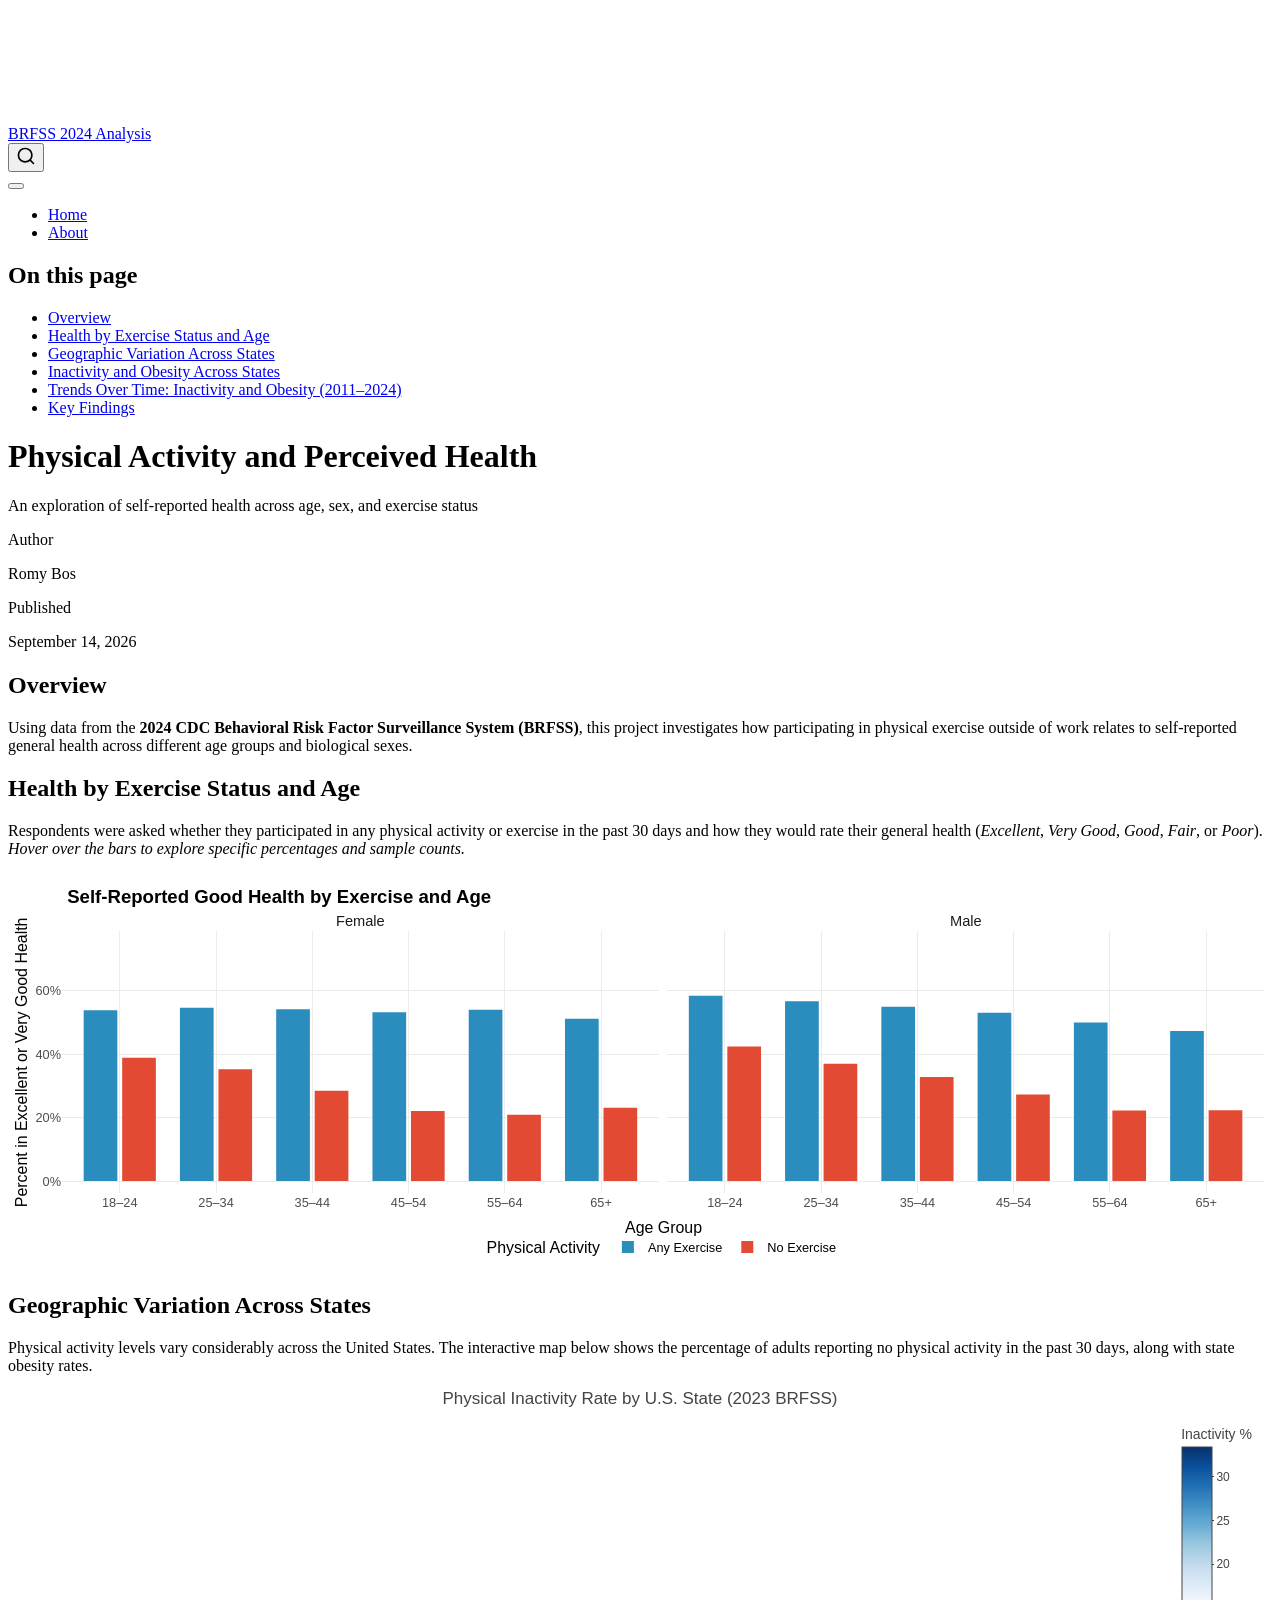
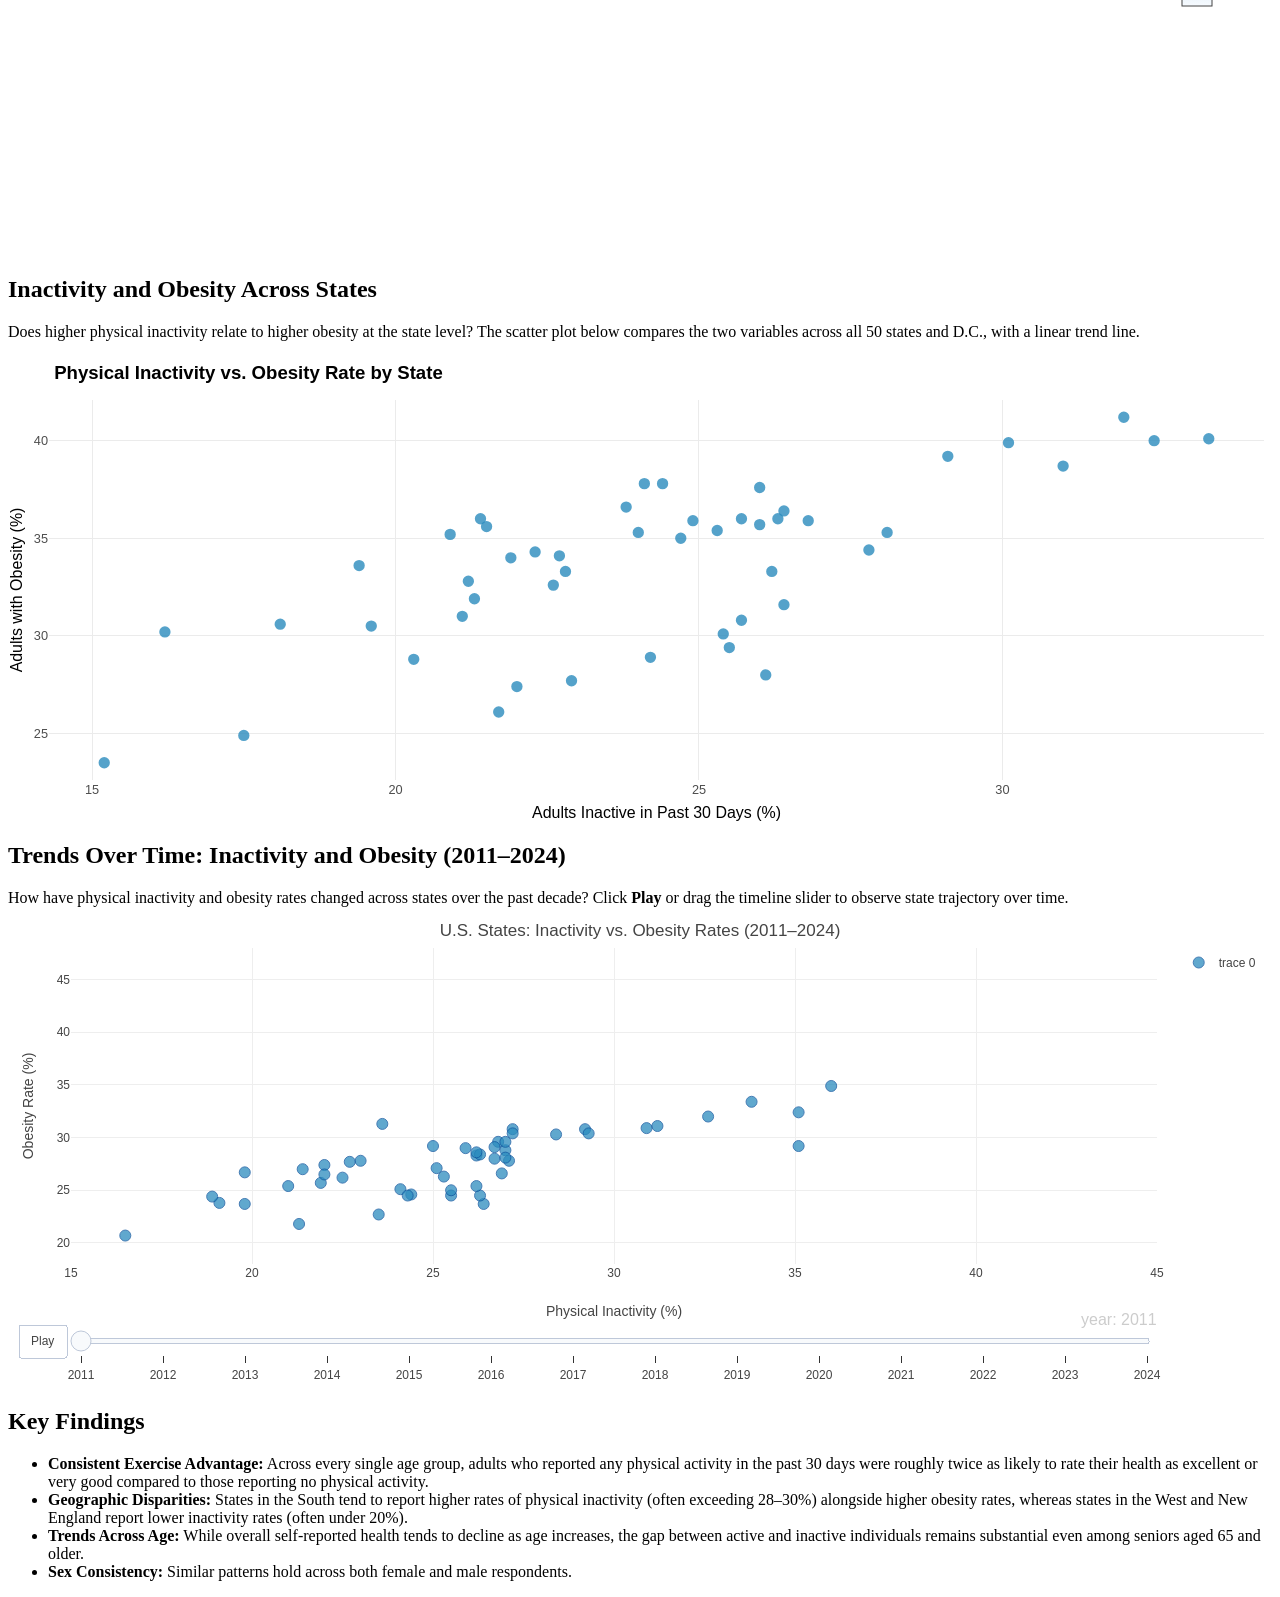
==== commit a4eaa075: "Built site for gh-pages" ====
--- a/index.html
+++ b/index.html
@@ -131,6 +131,9 @@
   <ul>
   <li><a href="#overview" id="toc-overview" class="nav-link active" data-scroll-target="#overview">Overview</a></li>
   <li><a href="#health-by-exercise-status-and-age" id="toc-health-by-exercise-status-and-age" class="nav-link" data-scroll-target="#health-by-exercise-status-and-age">Health by Exercise Status and Age</a></li>
+  <li><a href="#geographic-variation-across-states" id="toc-geographic-variation-across-states" class="nav-link" data-scroll-target="#geographic-variation-across-states">Geographic Variation Across States</a></li>
+  <li><a href="#inactivity-and-obesity-across-states" id="toc-inactivity-and-obesity-across-states" class="nav-link" data-scroll-target="#inactivity-and-obesity-across-states">Inactivity and Obesity Across States</a></li>
+  <li><a href="#trends-over-time-inactivity-and-obesity-20112024" id="toc-trends-over-time-inactivity-and-obesity-20112024" class="nav-link" data-scroll-target="#trends-over-time-inactivity-and-obesity-20112024">Trends Over Time: Inactivity and Obesity (2011–2024)</a></li>
   <li><a href="#key-findings" id="toc-key-findings" class="nav-link" data-scroll-target="#key-findings">Key Findings</a></li>
   </ul>
 </nav>
@@ -179,8 +182,38 @@
 <p>Respondents were asked whether they participated in any physical activity or exercise in the past 30 days and how they would rate their general health (<em>Excellent</em>, <em>Very Good</em>, <em>Good</em>, <em>Fair</em>, or <em>Poor</em>). <em>Hover over the bars to explore specific percentages and sample counts.</em></p>
 <div class="cell">
 <div class="cell-output-display">
-<div class="plotly html-widget html-fill-item" id="htmlwidget-2177d42e0a69ee7ed2fd" style="width:100%;height:397px;"></div>
-<script type="application/json" data-for="htmlwidget-2177d42e0a69ee7ed2fd">{"x":{"data":[{"orientation":"v","width":[0.34999999999999964,0.34999999999999964,0.34999999999999964,0.34999999999999964,0.35000000000000009,0.35000000000000009],"base":[0,0,0,0,0,0],"x":[5.7999999999999998,4.7999999999999998,2.7999999999999998,3.7999999999999998,1.8,0.80000000000000004],"y":[0.51114290016563768,0.53989133543036893,0.54112786614335884,0.5314846683354193,0.5458975165042439,0.53774963468095471],"text":["<b>Age Group:<\/b> 65+<br><b>Sex:<\/b> Female<br><b>Physical Activity:<\/b> Any Exercise<br><b>Good/Excellent Health:<\/b> 51.1%<br><b>Sample Size:<\/b> 66,410","<b>Age Group:<\/b> 55–64<br><b>Sex:<\/b> Female<br><b>Physical Activity:<\/b> Any Exercise<br><b>Good/Excellent Health:<\/b> 54.0%<br><b>Sample Size:<\/b> 31,473","<b>Age Group:<\/b> 35–44<br><b>Sex:<\/b> Female<br><b>Physical Activity:<\/b> Any Exercise<br><b>Good/Excellent Health:<\/b> 54.1%<br><b>Sample Size:<\/b> 24,205","<b>Age Group:<\/b> 45–54<br><b>Sex:<\/b> Female<br><b>Physical Activity:<\/b> Any Exercise<br><b>Good/Excellent Health:<\/b> 53.1%<br><b>Sample Size:<\/b> 25,568","<b>Age Group:<\/b> 25–34<br><b>Sex:<\/b> Female<br><b>Physical Activity:<\/b> Any Exercise<br><b>Good/Excellent Health:<\/b> 54.6%<br><b>Sample Size:<\/b> 19,086","<b>Age Group:<\/b> 18–24<br><b>Sex:<\/b> Female<br><b>Physical Activity:<\/b> Any Exercise<br><b>Good/Excellent Health:<\/b> 53.8%<br><b>Sample Size:<\/b> 10,265"],"type":"bar","textposition":"none","marker":{"autocolorscale":false,"color":"rgba(43,140,190,1)","line":{"width":1.8897637795275593,"color":"transparent"}},"name":"Any Exercise","legendgroup":"Any Exercise","showlegend":true,"xaxis":"x","yaxis":"y","hoverinfo":"text","frame":null},{"orientation":"v","width":[0.34999999999999964,0.34999999999999964,0.34999999999999964,0.35000000000000009,0.34999999999999964,0.35000000000000009],"base":[0,0,0,0,0,0],"x":[5.7999999999999998,4.7999999999999998,3.7999999999999998,0.80000000000000004,2.7999999999999998,1.8],"y":[0.4728037107169536,0.49912703401075492,0.53001708289270322,0.58391132870937035,0.5490188177459,0.56656642974302895],"text":["<b>Age Group:<\/b> 65+<br><b>Sex:<\/b> Male<br><b>Physical Activity:<\/b> Any Exercise<br><b>Good/Excellent Health:<\/b> 47.3%<br><b>Sample Size:<\/b> 57,563","<b>Age Group:<\/b> 55–64<br><b>Sex:<\/b> Male<br><b>Physical Activity:<\/b> Any Exercise<br><b>Good/Excellent Health:<\/b> 49.9%<br><b>Sample Size:<\/b> 28,638","<b>Age Group:<\/b> 45–54<br><b>Sex:<\/b> Male<br><b>Physical Activity:<\/b> Any Exercise<br><b>Good/Excellent Health:<\/b> 53.0%<br><b>Sample Size:<\/b> 24,586","<b>Age Group:<\/b> 18–24<br><b>Sex:<\/b> Male<br><b>Physical Activity:<\/b> Any Exercise<br><b>Good/Excellent Health:<\/b> 58.4%<br><b>Sample Size:<\/b> 14,706","<b>Age Group:<\/b> 35–44<br><b>Sex:<\/b> Male<br><b>Physical Activity:<\/b> Any Exercise<br><b>Good/Excellent Health:<\/b> 54.9%<br><b>Sample Size:<\/b> 24,817","<b>Age Group:<\/b> 25–34<br><b>Sex:<\/b> Male<br><b>Physical Activity:<\/b> Any Exercise<br><b>Good/Excellent Health:<\/b> 56.7%<br><b>Sample Size:<\/b> 21,948"],"type":"bar","textposition":"none","marker":{"autocolorscale":false,"color":"rgba(43,140,190,1)","line":{"width":1.8897637795275593,"color":"transparent"}},"name":"Any Exercise","legendgroup":"Any Exercise","showlegend":false,"xaxis":"x2","yaxis":"y","hoverinfo":"text","frame":null},{"orientation":"v","width":[0.34999999999999964,0.34999999999999964,0.34999999999999964,0.34999999999999964,0.34999999999999964,0.35000000000000009],"base":[0,0,0,0,0,0],"x":[6.2000000000000002,5.2000000000000002,4.2000000000000002,3.2000000000000002,2.2000000000000002,1.2],"y":[0.23118112412339795,0.20901126408010012,0.22059553349875929,0.284419440537584,0.35183309702248328,0.38851634534786256],"text":["<b>Age Group:<\/b> 65+<br><b>Sex:<\/b> Female<br><b>Physical Activity:<\/b> No Exercise<br><b>Good/Excellent Health:<\/b> 23.1%<br><b>Sample Size:<\/b> 28,947","<b>Age Group:<\/b> 55–64<br><b>Sex:<\/b> Female<br><b>Physical Activity:<\/b> No Exercise<br><b>Good/Excellent Health:<\/b> 20.9%<br><b>Sample Size:<\/b> 11,186","<b>Age Group:<\/b> 45–54<br><b>Sex:<\/b> Female<br><b>Physical Activity:<\/b> No Exercise<br><b>Good/Excellent Health:<\/b> 22.1%<br><b>Sample Size:<\/b> 8,060","<b>Age Group:<\/b> 35–44<br><b>Sex:<\/b> Female<br><b>Physical Activity:<\/b> No Exercise<br><b>Good/Excellent Health:<\/b> 28.4%<br><b>Sample Size:<\/b> 6,399","<b>Age Group:<\/b> 25–34<br><b>Sex:<\/b> Female<br><b>Physical Activity:<\/b> No Exercise<br><b>Good/Excellent Health:<\/b> 35.2%<br><b>Sample Size:<\/b> 4,937","<b>Age Group:<\/b> 18–24<br><b>Sex:<\/b> Female<br><b>Physical Activity:<\/b> No Exercise<br><b>Good/Excellent Health:<\/b> 38.9%<br><b>Sample Size:<\/b> 2,386"],"type":"bar","textposition":"none","marker":{"autocolorscale":false,"color":"rgba(227,74,51,1)","line":{"width":1.8897637795275593,"color":"transparent"}},"name":"No Exercise","legendgroup":"No Exercise","showlegend":true,"xaxis":"x","yaxis":"y","hoverinfo":"text","frame":null},{"orientation":"v","width":[0.34999999999999964,0.34999999999999964,0.34999999999999964,0.34999999999999964,0.35000000000000009,0.34999999999999964],"base":[0,0,0,0,0,0],"x":[4.2000000000000002,6.2000000000000002,5.2000000000000002,3.2000000000000002,1.2,2.2000000000000002],"y":[0.27305024530536287,0.22327701796728344,0.22200186654223053,0.32769556025369978,0.42388863942523575,0.36984168180638466],"text":["<b>Age Group:<\/b> 45–54<br><b>Sex:<\/b> Male<br><b>Physical Activity:<\/b> No Exercise<br><b>Good/Excellent Health:<\/b> 27.3%<br><b>Sample Size:<\/b> 5,911","<b>Age Group:<\/b> 65+<br><b>Sex:<\/b> Male<br><b>Physical Activity:<\/b> No Exercise<br><b>Good/Excellent Health:<\/b> 22.3%<br><b>Sample Size:<\/b> 18,645","<b>Age Group:<\/b> 55–64<br><b>Sex:<\/b> Male<br><b>Physical Activity:<\/b> No Exercise<br><b>Good/Excellent Health:<\/b> 22.2%<br><b>Sample Size:<\/b> 8,572","<b>Age Group:<\/b> 35–44<br><b>Sex:<\/b> Male<br><b>Physical Activity:<\/b> No Exercise<br><b>Good/Excellent Health:<\/b> 32.8%<br><b>Sample Size:<\/b> 4,730","<b>Age Group:<\/b> 18–24<br><b>Sex:<\/b> Male<br><b>Physical Activity:<\/b> No Exercise<br><b>Good/Excellent Health:<\/b> 42.4%<br><b>Sample Size:<\/b> 2,227","<b>Age Group:<\/b> 25–34<br><b>Sex:<\/b> Male<br><b>Physical Activity:<\/b> No Exercise<br><b>Good/Excellent Health:<\/b> 37.0%<br><b>Sample Size:<\/b> 3,853"],"type":"bar","textposition":"none","marker":{"autocolorscale":false,"color":"rgba(227,74,51,1)","line":{"width":1.8897637795275593,"color":"transparent"}},"name":"No Exercise","legendgroup":"No Exercise","showlegend":false,"xaxis":"x2","yaxis":"y","hoverinfo":"text","frame":null}],"layout":{"margin":{"t":57.178912411789121,"r":7.9701120797011216,"b":40.647571606475722,"l":47.023661270236623},"paper_bgcolor":"rgba(255,255,255,1)","font":{"color":"rgba(0,0,0,1)","family":"","size":15.940224159402241},"title":{"text":"<b> Self-Reported Good Health by Exercise and Age <\/b>","font":{"color":"rgba(0,0,0,1)","family":"","size":18.596928185969279},"x":0,"xref":"paper"},"xaxis":{"domain":[0,0.49654074996540748],"automargin":true,"type":"linear","autorange":false,"range":[0.40000000000000002,6.5999999999999996],"tickmode":"array","ticktext":["18–24","25–34","35–44","45–54","55–64","65+"],"tickvals":[1,2,3,3.9999999999999996,5,6],"categoryorder":"array","categoryarray":["18–24","25–34","35–44","45–54","55–64","65+"],"nticks":null,"ticks":"","tickcolor":null,"ticklen":3.9850560398505603,"tickwidth":0,"showticklabels":true,"tickfont":{"color":"rgba(77,77,77,1)","family":"","size":12.7521793275218},"tickangle":-0,"showline":false,"linecolor":null,"linewidth":0,"showgrid":true,"gridcolor":"rgba(235,235,235,1)","gridwidth":0.72455564360919278,"zeroline":false,"anchor":"y","title":"","hoverformat":".2f"},"annotations":[{"text":"Age Group","x":0.5,"y":0,"showarrow":false,"ax":0,"ay":0,"font":{"color":"rgba(0,0,0,1)","family":"","size":15.940224159402241},"xref":"paper","yref":"paper","textangle":-0,"xanchor":"center","yanchor":"top","annotationType":"axis","yshift":-23.910336239103366},{"text":"Percent in Excellent or Very Good Health","x":0,"y":0.5,"showarrow":false,"ax":0,"ay":0,"font":{"color":"rgba(0,0,0,1)","family":"","size":15.940224159402241},"xref":"paper","yref":"paper","textangle":-90,"xanchor":"right","yanchor":"center","annotationType":"axis","xshift":-30.28642590286427},{"text":"Female","x":0.24827037498270374,"y":1,"showarrow":false,"ax":0,"ay":0,"font":{"color":"rgba(26,26,26,1)","family":"","size":14.611872146118722},"xref":"paper","yref":"paper","textangle":-0,"xanchor":"center","yanchor":"bottom"},{"text":"Male","x":0.75172962501729623,"y":1,"showarrow":false,"ax":0,"ay":0,"font":{"color":"rgba(26,26,26,1)","family":"","size":14.611872146118722},"xref":"paper","yref":"paper","textangle":-0,"xanchor":"center","yanchor":"bottom"}],"yaxis":{"domain":[0,1],"automargin":true,"type":"linear","autorange":false,"range":[-0.037500000000000006,0.78749999999999998],"tickmode":"array","ticktext":["0%","20%","40%","60%"],"tickvals":[0,0.20000000000000001,0.39999999999999991,0.60000000000000009],"categoryorder":"array","categoryarray":["0%","20%","40%","60%"],"nticks":null,"ticks":"","tickcolor":null,"ticklen":3.9850560398505608,"tickwidth":0,"showticklabels":true,"tickfont":{"color":"rgba(77,77,77,1)","family":"","size":12.7521793275218},"tickangle":-0,"showline":false,"linecolor":null,"linewidth":0,"showgrid":true,"gridcolor":"rgba(235,235,235,1)","gridwidth":0.72455564360919289,"zeroline":false,"anchor":"x","title":"","hoverformat":".2f"},"shapes":[{"type":"rect","fillcolor":null,"line":{"color":null,"width":0,"linetype":[]},"yref":"paper","xref":"paper","layer":"below","x0":0,"x1":0.49654074996540748,"y0":0,"y1":27.364051473640522,"yanchor":1,"ysizemode":"pixel"},{"type":"rect","fillcolor":null,"line":{"color":null,"width":0,"linetype":[]},"yref":"paper","xref":"paper","layer":"below","x0":0.50345925003459246,"x1":1,"y0":0,"y1":27.364051473640522,"yanchor":1,"ysizemode":"pixel"}],"xaxis2":{"type":"linear","autorange":false,"range":[0.40000000000000002,6.5999999999999996],"tickmode":"array","ticktext":["18–24","25–34","35–44","45–54","55–64","65+"],"tickvals":[1,2,3,3.9999999999999996,5,6],"categoryorder":"array","categoryarray":["18–24","25–34","35–44","45–54","55–64","65+"],"nticks":null,"ticks":"","tickcolor":null,"ticklen":3.9850560398505603,"tickwidth":0,"showticklabels":true,"tickfont":{"color":"rgba(77,77,77,1)","family":"","size":12.7521793275218},"tickangle":-0,"showline":false,"linecolor":null,"linewidth":0,"showgrid":true,"domain":[0.50345925003459246,1],"gridcolor":"rgba(235,235,235,1)","gridwidth":0.72455564360919278,"zeroline":false,"anchor":"y","title":"","hoverformat":".2f"},"showlegend":true,"legend":{"bgcolor":null,"bordercolor":null,"borderwidth":0,"font":{"color":"rgba(0,0,0,1)","family":"","size":12.7521793275218},"orientation":"h","x":0.5,"y":-0.14999999999999999,"xanchor":"center","yanchor":"top","title":{"text":"Physical Activity","font":{"color":"rgba(0,0,0,1)","family":"","size":15.940224159402241}}},"hovermode":"closest","barmode":"relative"},"config":{"doubleClick":"reset","modeBarButtonsToAdd":["hoverclosest","hovercompare"],"showSendToCloud":false},"source":"A","attrs":{"54a371773153":{"x":{},"y":{},"fill":{},"text":{},"type":"bar"}},"cur_data":"54a371773153","visdat":{"54a371773153":["function (y) ","x"]},"highlight":{"on":"plotly_click","persistent":false,"dynamic":false,"selectize":false,"opacityDim":0.20000000000000001,"selected":{"opacity":1},"debounce":0},"shinyEvents":["plotly_hover","plotly_click","plotly_selected","plotly_relayout","plotly_brushed","plotly_brushing","plotly_clickannotation","plotly_doubleclick","plotly_deselect","plotly_afterplot","plotly_sunburstclick"],"base_url":"https://plot.ly"},"evals":[],"jsHooks":[]}</script>
+<div class="plotly html-widget html-fill-item" id="htmlwidget-5ab86e2cd5b21a160851" style="width:100%;height:397px;"></div>
+<script type="application/json" data-for="htmlwidget-5ab86e2cd5b21a160851">{"x":{"data":[{"orientation":"v","width":[0.34999999999999964,0.34999999999999964,0.34999999999999964,0.34999999999999964,0.35000000000000009,0.35000000000000009],"base":[0,0,0,0,0,0],"x":[5.7999999999999998,4.7999999999999998,2.7999999999999998,3.7999999999999998,1.8,0.80000000000000004],"y":[0.51114290016563768,0.53989133543036893,0.54112786614335884,0.5314846683354193,0.5458975165042439,0.53774963468095471],"text":["<b>Age Group:<\/b> 65+<br><b>Sex:<\/b> Female<br><b>Physical Activity:<\/b> Any Exercise<br><b>Good/Excellent Health:<\/b> 51.1%<br><b>Sample Size:<\/b> 66,410","<b>Age Group:<\/b> 55–64<br><b>Sex:<\/b> Female<br><b>Physical Activity:<\/b> Any Exercise<br><b>Good/Excellent Health:<\/b> 54.0%<br><b>Sample Size:<\/b> 31,473","<b>Age Group:<\/b> 35–44<br><b>Sex:<\/b> Female<br><b>Physical Activity:<\/b> Any Exercise<br><b>Good/Excellent Health:<\/b> 54.1%<br><b>Sample Size:<\/b> 24,205","<b>Age Group:<\/b> 45–54<br><b>Sex:<\/b> Female<br><b>Physical Activity:<\/b> Any Exercise<br><b>Good/Excellent Health:<\/b> 53.1%<br><b>Sample Size:<\/b> 25,568","<b>Age Group:<\/b> 25–34<br><b>Sex:<\/b> Female<br><b>Physical Activity:<\/b> Any Exercise<br><b>Good/Excellent Health:<\/b> 54.6%<br><b>Sample Size:<\/b> 19,086","<b>Age Group:<\/b> 18–24<br><b>Sex:<\/b> Female<br><b>Physical Activity:<\/b> Any Exercise<br><b>Good/Excellent Health:<\/b> 53.8%<br><b>Sample Size:<\/b> 10,265"],"type":"bar","textposition":"none","marker":{"autocolorscale":false,"color":"rgba(43,140,190,1)","line":{"width":1.8897637795275593,"color":"transparent"}},"name":"Any Exercise","legendgroup":"Any Exercise","showlegend":true,"xaxis":"x","yaxis":"y","hoverinfo":"text","frame":null},{"orientation":"v","width":[0.34999999999999964,0.34999999999999964,0.34999999999999964,0.35000000000000009,0.34999999999999964,0.35000000000000009],"base":[0,0,0,0,0,0],"x":[5.7999999999999998,4.7999999999999998,3.7999999999999998,0.80000000000000004,2.7999999999999998,1.8],"y":[0.4728037107169536,0.49912703401075492,0.53001708289270322,0.58391132870937035,0.5490188177459,0.56656642974302895],"text":["<b>Age Group:<\/b> 65+<br><b>Sex:<\/b> Male<br><b>Physical Activity:<\/b> Any Exercise<br><b>Good/Excellent Health:<\/b> 47.3%<br><b>Sample Size:<\/b> 57,563","<b>Age Group:<\/b> 55–64<br><b>Sex:<\/b> Male<br><b>Physical Activity:<\/b> Any Exercise<br><b>Good/Excellent Health:<\/b> 49.9%<br><b>Sample Size:<\/b> 28,638","<b>Age Group:<\/b> 45–54<br><b>Sex:<\/b> Male<br><b>Physical Activity:<\/b> Any Exercise<br><b>Good/Excellent Health:<\/b> 53.0%<br><b>Sample Size:<\/b> 24,586","<b>Age Group:<\/b> 18–24<br><b>Sex:<\/b> Male<br><b>Physical Activity:<\/b> Any Exercise<br><b>Good/Excellent Health:<\/b> 58.4%<br><b>Sample Size:<\/b> 14,706","<b>Age Group:<\/b> 35–44<br><b>Sex:<\/b> Male<br><b>Physical Activity:<\/b> Any Exercise<br><b>Good/Excellent Health:<\/b> 54.9%<br><b>Sample Size:<\/b> 24,817","<b>Age Group:<\/b> 25–34<br><b>Sex:<\/b> Male<br><b>Physical Activity:<\/b> Any Exercise<br><b>Good/Excellent Health:<\/b> 56.7%<br><b>Sample Size:<\/b> 21,948"],"type":"bar","textposition":"none","marker":{"autocolorscale":false,"color":"rgba(43,140,190,1)","line":{"width":1.8897637795275593,"color":"transparent"}},"name":"Any Exercise","legendgroup":"Any Exercise","showlegend":false,"xaxis":"x2","yaxis":"y","hoverinfo":"text","frame":null},{"orientation":"v","width":[0.34999999999999964,0.34999999999999964,0.34999999999999964,0.34999999999999964,0.34999999999999964,0.35000000000000009],"base":[0,0,0,0,0,0],"x":[6.2000000000000002,5.2000000000000002,4.2000000000000002,3.2000000000000002,2.2000000000000002,1.2],"y":[0.23118112412339795,0.20901126408010012,0.22059553349875929,0.284419440537584,0.35183309702248328,0.38851634534786256],"text":["<b>Age Group:<\/b> 65+<br><b>Sex:<\/b> Female<br><b>Physical Activity:<\/b> No Exercise<br><b>Good/Excellent Health:<\/b> 23.1%<br><b>Sample Size:<\/b> 28,947","<b>Age Group:<\/b> 55–64<br><b>Sex:<\/b> Female<br><b>Physical Activity:<\/b> No Exercise<br><b>Good/Excellent Health:<\/b> 20.9%<br><b>Sample Size:<\/b> 11,186","<b>Age Group:<\/b> 45–54<br><b>Sex:<\/b> Female<br><b>Physical Activity:<\/b> No Exercise<br><b>Good/Excellent Health:<\/b> 22.1%<br><b>Sample Size:<\/b> 8,060","<b>Age Group:<\/b> 35–44<br><b>Sex:<\/b> Female<br><b>Physical Activity:<\/b> No Exercise<br><b>Good/Excellent Health:<\/b> 28.4%<br><b>Sample Size:<\/b> 6,399","<b>Age Group:<\/b> 25–34<br><b>Sex:<\/b> Female<br><b>Physical Activity:<\/b> No Exercise<br><b>Good/Excellent Health:<\/b> 35.2%<br><b>Sample Size:<\/b> 4,937","<b>Age Group:<\/b> 18–24<br><b>Sex:<\/b> Female<br><b>Physical Activity:<\/b> No Exercise<br><b>Good/Excellent Health:<\/b> 38.9%<br><b>Sample Size:<\/b> 2,386"],"type":"bar","textposition":"none","marker":{"autocolorscale":false,"color":"rgba(227,74,51,1)","line":{"width":1.8897637795275593,"color":"transparent"}},"name":"No Exercise","legendgroup":"No Exercise","showlegend":true,"xaxis":"x","yaxis":"y","hoverinfo":"text","frame":null},{"orientation":"v","width":[0.34999999999999964,0.34999999999999964,0.34999999999999964,0.34999999999999964,0.35000000000000009,0.34999999999999964],"base":[0,0,0,0,0,0],"x":[4.2000000000000002,6.2000000000000002,5.2000000000000002,3.2000000000000002,1.2,2.2000000000000002],"y":[0.27305024530536287,0.22327701796728344,0.22200186654223053,0.32769556025369978,0.42388863942523575,0.36984168180638466],"text":["<b>Age Group:<\/b> 45–54<br><b>Sex:<\/b> Male<br><b>Physical Activity:<\/b> No Exercise<br><b>Good/Excellent Health:<\/b> 27.3%<br><b>Sample Size:<\/b> 5,911","<b>Age Group:<\/b> 65+<br><b>Sex:<\/b> Male<br><b>Physical Activity:<\/b> No Exercise<br><b>Good/Excellent Health:<\/b> 22.3%<br><b>Sample Size:<\/b> 18,645","<b>Age Group:<\/b> 55–64<br><b>Sex:<\/b> Male<br><b>Physical Activity:<\/b> No Exercise<br><b>Good/Excellent Health:<\/b> 22.2%<br><b>Sample Size:<\/b> 8,572","<b>Age Group:<\/b> 35–44<br><b>Sex:<\/b> Male<br><b>Physical Activity:<\/b> No Exercise<br><b>Good/Excellent Health:<\/b> 32.8%<br><b>Sample Size:<\/b> 4,730","<b>Age Group:<\/b> 18–24<br><b>Sex:<\/b> Male<br><b>Physical Activity:<\/b> No Exercise<br><b>Good/Excellent Health:<\/b> 42.4%<br><b>Sample Size:<\/b> 2,227","<b>Age Group:<\/b> 25–34<br><b>Sex:<\/b> Male<br><b>Physical Activity:<\/b> No Exercise<br><b>Good/Excellent Health:<\/b> 37.0%<br><b>Sample Size:<\/b> 3,853"],"type":"bar","textposition":"none","marker":{"autocolorscale":false,"color":"rgba(227,74,51,1)","line":{"width":1.8897637795275593,"color":"transparent"}},"name":"No Exercise","legendgroup":"No Exercise","showlegend":false,"xaxis":"x2","yaxis":"y","hoverinfo":"text","frame":null}],"layout":{"margin":{"t":57.178912411789121,"r":7.9701120797011216,"b":40.647571606475722,"l":47.023661270236623},"paper_bgcolor":"rgba(255,255,255,1)","font":{"color":"rgba(0,0,0,1)","family":"","size":15.940224159402241},"title":{"text":"<b> Self-Reported Good Health by Exercise and Age <\/b>","font":{"color":"rgba(0,0,0,1)","family":"","size":18.596928185969279},"x":0,"xref":"paper"},"xaxis":{"domain":[0,0.49654074996540748],"automargin":true,"type":"linear","autorange":false,"range":[0.40000000000000002,6.5999999999999996],"tickmode":"array","ticktext":["18–24","25–34","35–44","45–54","55–64","65+"],"tickvals":[1,2,3,3.9999999999999996,5,6],"categoryorder":"array","categoryarray":["18–24","25–34","35–44","45–54","55–64","65+"],"nticks":null,"ticks":"","tickcolor":null,"ticklen":3.9850560398505603,"tickwidth":0,"showticklabels":true,"tickfont":{"color":"rgba(77,77,77,1)","family":"","size":12.7521793275218},"tickangle":-0,"showline":false,"linecolor":null,"linewidth":0,"showgrid":true,"gridcolor":"rgba(235,235,235,1)","gridwidth":0.72455564360919278,"zeroline":false,"anchor":"y","title":"","hoverformat":".2f"},"annotations":[{"text":"Age Group","x":0.5,"y":0,"showarrow":false,"ax":0,"ay":0,"font":{"color":"rgba(0,0,0,1)","family":"","size":15.940224159402241},"xref":"paper","yref":"paper","textangle":-0,"xanchor":"center","yanchor":"top","annotationType":"axis","yshift":-23.910336239103366},{"text":"Percent in Excellent or Very Good Health","x":0,"y":0.5,"showarrow":false,"ax":0,"ay":0,"font":{"color":"rgba(0,0,0,1)","family":"","size":15.940224159402241},"xref":"paper","yref":"paper","textangle":-90,"xanchor":"right","yanchor":"center","annotationType":"axis","xshift":-30.28642590286427},{"text":"Female","x":0.24827037498270374,"y":1,"showarrow":false,"ax":0,"ay":0,"font":{"color":"rgba(26,26,26,1)","family":"","size":14.611872146118722},"xref":"paper","yref":"paper","textangle":-0,"xanchor":"center","yanchor":"bottom"},{"text":"Male","x":0.75172962501729623,"y":1,"showarrow":false,"ax":0,"ay":0,"font":{"color":"rgba(26,26,26,1)","family":"","size":14.611872146118722},"xref":"paper","yref":"paper","textangle":-0,"xanchor":"center","yanchor":"bottom"}],"yaxis":{"domain":[0,1],"automargin":true,"type":"linear","autorange":false,"range":[-0.037500000000000006,0.78749999999999998],"tickmode":"array","ticktext":["0%","20%","40%","60%"],"tickvals":[0,0.20000000000000001,0.39999999999999991,0.60000000000000009],"categoryorder":"array","categoryarray":["0%","20%","40%","60%"],"nticks":null,"ticks":"","tickcolor":null,"ticklen":3.9850560398505608,"tickwidth":0,"showticklabels":true,"tickfont":{"color":"rgba(77,77,77,1)","family":"","size":12.7521793275218},"tickangle":-0,"showline":false,"linecolor":null,"linewidth":0,"showgrid":true,"gridcolor":"rgba(235,235,235,1)","gridwidth":0.72455564360919289,"zeroline":false,"anchor":"x","title":"","hoverformat":".2f"},"shapes":[{"type":"rect","fillcolor":null,"line":{"color":null,"width":0,"linetype":[]},"yref":"paper","xref":"paper","layer":"below","x0":0,"x1":0.49654074996540748,"y0":0,"y1":27.364051473640522,"yanchor":1,"ysizemode":"pixel"},{"type":"rect","fillcolor":null,"line":{"color":null,"width":0,"linetype":[]},"yref":"paper","xref":"paper","layer":"below","x0":0.50345925003459246,"x1":1,"y0":0,"y1":27.364051473640522,"yanchor":1,"ysizemode":"pixel"}],"xaxis2":{"type":"linear","autorange":false,"range":[0.40000000000000002,6.5999999999999996],"tickmode":"array","ticktext":["18–24","25–34","35–44","45–54","55–64","65+"],"tickvals":[1,2,3,3.9999999999999996,5,6],"categoryorder":"array","categoryarray":["18–24","25–34","35–44","45–54","55–64","65+"],"nticks":null,"ticks":"","tickcolor":null,"ticklen":3.9850560398505603,"tickwidth":0,"showticklabels":true,"tickfont":{"color":"rgba(77,77,77,1)","family":"","size":12.7521793275218},"tickangle":-0,"showline":false,"linecolor":null,"linewidth":0,"showgrid":true,"domain":[0.50345925003459246,1],"gridcolor":"rgba(235,235,235,1)","gridwidth":0.72455564360919278,"zeroline":false,"anchor":"y","title":"","hoverformat":".2f"},"showlegend":true,"legend":{"bgcolor":null,"bordercolor":null,"borderwidth":0,"font":{"color":"rgba(0,0,0,1)","family":"","size":12.7521793275218},"orientation":"h","x":0.5,"y":-0.14999999999999999,"xanchor":"center","yanchor":"top","title":{"text":"Physical Activity","font":{"color":"rgba(0,0,0,1)","family":"","size":15.940224159402241}}},"hovermode":"closest","barmode":"relative"},"config":{"doubleClick":"reset","modeBarButtonsToAdd":["hoverclosest","hovercompare"],"showSendToCloud":false},"source":"A","attrs":{"310e202843ed":{"x":{},"y":{},"fill":{},"text":{},"type":"bar"}},"cur_data":"310e202843ed","visdat":{"310e202843ed":["function (y) ","x"]},"highlight":{"on":"plotly_click","persistent":false,"dynamic":false,"selectize":false,"opacityDim":0.20000000000000001,"selected":{"opacity":1},"debounce":0},"shinyEvents":["plotly_hover","plotly_click","plotly_selected","plotly_relayout","plotly_brushed","plotly_brushing","plotly_clickannotation","plotly_doubleclick","plotly_deselect","plotly_afterplot","plotly_sunburstclick"],"base_url":"https://plot.ly"},"evals":[],"jsHooks":[]}</script>
+</div>
+</div>
+</section>
+<section id="geographic-variation-across-states" class="level2">
+<h2 class="anchored" data-anchor-id="geographic-variation-across-states">Geographic Variation Across States</h2>
+<p>Physical activity levels vary considerably across the United States. The interactive map below shows the percentage of adults reporting no physical activity in the past 30 days, along with state obesity rates.</p>
+<div class="cell">
+<div class="cell-output-display">
+<div class="plotly html-widget html-fill-item" id="htmlwidget-a556ba83553d88d6f435" style="width:100%;height:464px;"></div>
+<script type="application/json" data-for="htmlwidget-a556ba83553d88d6f435">{"x":{"visdat":{"310e746c6d91":["function () ","plotlyVisDat"]},"cur_data":"310e746c6d91","attrs":{"310e746c6d91":{"locationmode":"USA-states","alpha_stroke":1,"sizes":[10,100],"spans":[1,20],"z":{},"text":{},"hoverinfo":"text","locations":{},"color":{},"colors":"Blues","inherit":true}},"layout":{"margin":{"b":40,"l":60,"t":25,"r":10},"mapType":"geo","scene":{"zaxis":{"title":"inactivity_pct"}},"geo":{"domain":{"x":[0,1],"y":[0,1]},"scope":"usa","projection":{"type":"albers usa"},"showlakes":true,"lakecolor":"rgba(255,255,255,1)"},"hovermode":"closest","showlegend":false,"legend":{"yanchor":"top","y":0.5},"title":{"text":"Physical Inactivity Rate by U.S. State (2023 BRFSS)"}},"source":"A","config":{"modeBarButtonsToAdd":["hoverclosest","hovercompare"],"showSendToCloud":false},"data":[{"colorbar":{"title":"Inactivity %","ticklen":2,"len":0.5,"lenmode":"fraction","y":1,"yanchor":"top"},"colorscale":[["0","rgba(247,251,255,1)"],["0.0416666666666666","rgba(239,246,252,1)"],["0.0833333333333333","rgba(230,240,250,1)"],["0.125","rgba(222,235,247,1)"],["0.166666666666667","rgba(214,230,244,1)"],["0.208333333333333","rgba(206,224,242,1)"],["0.25","rgba(198,219,239,1)"],["0.291666666666667","rgba(185,213,234,1)"],["0.333333333333333","rgba(172,208,230,1)"],["0.375","rgba(158,202,225,1)"],["0.416666666666667","rgba(142,193,221,1)"],["0.458333333333333","rgba(125,183,218,1)"],["0.5","rgba(107,174,214,1)"],["0.541666666666667","rgba(94,165,209,1)"],["0.583333333333333","rgba(81,155,203,1)"],["0.625","rgba(66,146,198,1)"],["0.666666666666667","rgba(57,135,192,1)"],["0.708333333333333","rgba(46,124,187,1)"],["0.75","rgba(33,113,181,1)"],["0.791666666666667","rgba(27,102,173,1)"],["0.833333333333333","rgba(19,91,164,1)"],["0.875","rgba(8,81,156,1)"],["0.916666666666667","rgba(9,70,139,1)"],["0.958333333333333","rgba(9,59,123,1)"],["1","rgba(8,48,107,1)"]],"showscale":true,"locationmode":"USA-states","z":[29.100000000000001,20.899999999999999,21.300000000000001,32.5,22.899999999999999,17.5,25.5,26,15.199999999999999,25.399999999999999,24.699999999999999,21.699999999999999,21.100000000000001,21.399999999999999,24.399999999999999,24.100000000000001,24.899999999999999,30.100000000000001,22.600000000000001,22.699999999999999,22,25.300000000000001,22.800000000000001,33.399999999999999,28.100000000000001,19.600000000000001,23.800000000000001,25.699999999999999,21.199999999999999,24.199999999999999,24,26.100000000000001,21.899999999999999,21.5,26.399999999999999,31,19.399999999999999,26.399999999999999,26.300000000000001,25.699999999999999,26,27.800000000000001,16.199999999999999,20.300000000000001,22.300000000000001,18.100000000000001,32,26.800000000000001,26.199999999999999],"text":["<b>Alabama<\/b><br>Physical Inactivity: 29.1%<br>Obesity Rate: 39.2%","<b>Alaska<\/b><br>Physical Inactivity: 20.9%<br>Obesity Rate: 35.2%","<b>Arizona<\/b><br>Physical Inactivity: 21.3%<br>Obesity Rate: 31.9%","<b>Arkansas<\/b><br>Physical Inactivity: 32.5%<br>Obesity Rate: 40%","<b>California<\/b><br>Physical Inactivity: 22.9%<br>Obesity Rate: 27.7%","<b>Colorado<\/b><br>Physical Inactivity: 17.5%<br>Obesity Rate: 24.9%","<b>Connecticut<\/b><br>Physical Inactivity: 25.5%<br>Obesity Rate: 29.4%","<b>Delaware<\/b><br>Physical Inactivity: 26%<br>Obesity Rate: 35.7%","<b>District of Columbia<\/b><br>Physical Inactivity: 15.2%<br>Obesity Rate: 23.5%","<b>Florida<\/b><br>Physical Inactivity: 25.4%<br>Obesity Rate: 30.1%","<b>Georgia<\/b><br>Physical Inactivity: 24.7%<br>Obesity Rate: 35%","<b>Hawaii<\/b><br>Physical Inactivity: 21.7%<br>Obesity Rate: 26.1%","<b>Idaho<\/b><br>Physical Inactivity: 21.1%<br>Obesity Rate: 31%","<b>Illinois<\/b><br>Physical Inactivity: 21.4%<br>Obesity Rate: 36%","<b>Indiana<\/b><br>Physical Inactivity: 24.4%<br>Obesity Rate: 37.8%","<b>Iowa<\/b><br>Physical Inactivity: 24.1%<br>Obesity Rate: 37.8%","<b>Kansas<\/b><br>Physical Inactivity: 24.9%<br>Obesity Rate: 35.9%","<b>Louisiana<\/b><br>Physical Inactivity: 30.1%<br>Obesity Rate: 39.9%","<b>Maine<\/b><br>Physical Inactivity: 22.6%<br>Obesity Rate: 32.6%","<b>Maryland<\/b><br>Physical Inactivity: 22.7%<br>Obesity Rate: 34.1%","<b>Massachusetts<\/b><br>Physical Inactivity: 22%<br>Obesity Rate: 27.4%","<b>Michigan<\/b><br>Physical Inactivity: 25.3%<br>Obesity Rate: 35.4%","<b>Minnesota<\/b><br>Physical Inactivity: 22.8%<br>Obesity Rate: 33.3%","<b>Mississippi<\/b><br>Physical Inactivity: 33.4%<br>Obesity Rate: 40.1%","<b>Missouri<\/b><br>Physical Inactivity: 28.1%<br>Obesity Rate: 35.3%","<b>Montana<\/b><br>Physical Inactivity: 19.6%<br>Obesity Rate: 30.5%","<b>Nebraska<\/b><br>Physical Inactivity: 23.8%<br>Obesity Rate: 36.6%","<b>Nevada<\/b><br>Physical Inactivity: 25.7%<br>Obesity Rate: 30.8%","<b>New Hampshire<\/b><br>Physical Inactivity: 21.2%<br>Obesity Rate: 32.8%","<b>New Jersey<\/b><br>Physical Inactivity: 24.2%<br>Obesity Rate: 28.9%","<b>New Mexico<\/b><br>Physical Inactivity: 24%<br>Obesity Rate: 35.3%","<b>New York<\/b><br>Physical Inactivity: 26.1%<br>Obesity Rate: 28%","<b>North Carolina<\/b><br>Physical Inactivity: 21.9%<br>Obesity Rate: 34%","<b>North Dakota<\/b><br>Physical Inactivity: 21.5%<br>Obesity Rate: 35.6%","<b>Ohio<\/b><br>Physical Inactivity: 26.4%<br>Obesity Rate: 36.4%","<b>Oklahoma<\/b><br>Physical Inactivity: 31%<br>Obesity Rate: 38.7%","<b>Oregon<\/b><br>Physical Inactivity: 19.4%<br>Obesity Rate: 33.6%","<b>Rhode Island<\/b><br>Physical Inactivity: 26.4%<br>Obesity Rate: 31.6%","<b>South Carolina<\/b><br>Physical Inactivity: 26.3%<br>Obesity Rate: 36%","<b>South Dakota<\/b><br>Physical Inactivity: 25.7%<br>Obesity Rate: 36%","<b>Tennessee<\/b><br>Physical Inactivity: 26%<br>Obesity Rate: 37.6%","<b>Texas<\/b><br>Physical Inactivity: 27.8%<br>Obesity Rate: 34.4%","<b>Utah<\/b><br>Physical Inactivity: 16.2%<br>Obesity Rate: 30.2%","<b>Vermont<\/b><br>Physical Inactivity: 20.3%<br>Obesity Rate: 28.8%","<b>Virginia<\/b><br>Physical Inactivity: 22.3%<br>Obesity Rate: 34.3%","<b>Washington<\/b><br>Physical Inactivity: 18.1%<br>Obesity Rate: 30.6%","<b>West Virginia<\/b><br>Physical Inactivity: 32%<br>Obesity Rate: 41.2%","<b>Wisconsin<\/b><br>Physical Inactivity: 26.8%<br>Obesity Rate: 35.9%","<b>Wyoming<\/b><br>Physical Inactivity: 26.2%<br>Obesity Rate: 33.3%"],"hoverinfo":["text","text","text","text","text","text","text","text","text","text","text","text","text","text","text","text","text","text","text","text","text","text","text","text","text","text","text","text","text","text","text","text","text","text","text","text","text","text","text","text","text","text","text","text","text","text","text","text","text"],"locations":["AL","AK","AZ","AR","CA","CO","CT","DE","DC","FL","GA","HI","ID","IL","IN","IA","KS","LA","ME","MD","MA","MI","MN","MS","MO","MT","NE","NV","NH","NJ","NM","NY","NC","ND","OH","OK","OR","RI","SC","SD","TN","TX","UT","VT","VA","WA","WV","WI","WY"],"type":"choropleth","marker":{"line":{"colorbar":{"title":"","ticklen":2},"cmin":15.199999999999999,"cmax":33.399999999999999,"colorscale":[["0","rgba(247,251,255,1)"],["0.0416666666666666","rgba(239,246,252,1)"],["0.0833333333333333","rgba(230,240,250,1)"],["0.125","rgba(222,235,247,1)"],["0.166666666666667","rgba(214,230,244,1)"],["0.208333333333333","rgba(206,224,242,1)"],["0.25","rgba(198,219,239,1)"],["0.291666666666667","rgba(185,213,234,1)"],["0.333333333333333","rgba(172,208,230,1)"],["0.375","rgba(158,202,225,1)"],["0.416666666666667","rgba(142,193,221,1)"],["0.458333333333333","rgba(125,183,218,1)"],["0.5","rgba(107,174,214,1)"],["0.541666666666667","rgba(94,165,209,1)"],["0.583333333333333","rgba(81,155,203,1)"],["0.625","rgba(66,146,198,1)"],["0.666666666666667","rgba(57,135,192,1)"],["0.708333333333333","rgba(46,124,187,1)"],["0.75","rgba(33,113,181,1)"],["0.791666666666667","rgba(27,102,173,1)"],["0.833333333333333","rgba(19,91,164,1)"],["0.875","rgba(8,81,156,1)"],["0.916666666666667","rgba(9,70,139,1)"],["0.958333333333333","rgba(9,59,123,1)"],["1","rgba(8,48,107,1)"]],"showscale":false,"color":[29.100000000000001,20.899999999999999,21.300000000000001,32.5,22.899999999999999,17.5,25.5,26,15.199999999999999,25.399999999999999,24.699999999999999,21.699999999999999,21.100000000000001,21.399999999999999,24.399999999999999,24.100000000000001,24.899999999999999,30.100000000000001,22.600000000000001,22.699999999999999,22,25.300000000000001,22.800000000000001,33.399999999999999,28.100000000000001,19.600000000000001,23.800000000000001,25.699999999999999,21.199999999999999,24.199999999999999,24,26.100000000000001,21.899999999999999,21.5,26.399999999999999,31,19.399999999999999,26.399999999999999,26.300000000000001,25.699999999999999,26,27.800000000000001,16.199999999999999,20.300000000000001,22.300000000000001,18.100000000000001,32,26.800000000000001,26.199999999999999]}},"geo":"geo","frame":null}],"highlight":{"on":"plotly_click","persistent":false,"dynamic":false,"selectize":false,"opacityDim":0.20000000000000001,"selected":{"opacity":1},"debounce":0},"shinyEvents":["plotly_hover","plotly_click","plotly_selected","plotly_relayout","plotly_brushed","plotly_brushing","plotly_clickannotation","plotly_doubleclick","plotly_deselect","plotly_afterplot","plotly_sunburstclick"],"base_url":"https://plot.ly"},"evals":[],"jsHooks":[]}</script>
+</div>
+</div>
+</section>
+<section id="inactivity-and-obesity-across-states" class="level2">
+<h2 class="anchored" data-anchor-id="inactivity-and-obesity-across-states">Inactivity and Obesity Across States</h2>
+<p>Does higher physical inactivity relate to higher obesity at the state level? The scatter plot below compares the two variables across all 50 states and D.C., with a linear trend line.</p>
+<div class="cell">
+<div class="cell-output-display">
+<div class="plotly html-widget html-fill-item" id="htmlwidget-70b2408e9577a721c71a" style="width:100%;height:464px;"></div>
+<script type="application/json" data-for="htmlwidget-70b2408e9577a721c71a">{"x":{"data":[{"x":[29.100000000000001,20.899999999999999,21.300000000000001,32.5,22.899999999999999,17.5,25.5,26,15.199999999999999,25.399999999999999,24.699999999999999,21.699999999999999,21.100000000000001,21.399999999999999,24.399999999999999,24.100000000000001,24.899999999999999,30.100000000000001,22.600000000000001,22.699999999999999,22,25.300000000000001,22.800000000000001,33.399999999999999,28.100000000000001,19.600000000000001,23.800000000000001,25.699999999999999,21.199999999999999,24.199999999999999,24,26.100000000000001,21.899999999999999,21.5,26.399999999999999,31,19.399999999999999,26.399999999999999,26.300000000000001,25.699999999999999,26,27.800000000000001,16.199999999999999,20.300000000000001,22.300000000000001,18.100000000000001,32,26.800000000000001,26.199999999999999],"y":[39.200000000000003,35.200000000000003,31.899999999999999,40,27.699999999999999,24.899999999999999,29.399999999999999,35.700000000000003,23.5,30.100000000000001,35,26.100000000000001,31,36,37.799999999999997,37.799999999999997,35.899999999999999,39.899999999999999,32.600000000000001,34.100000000000001,27.399999999999999,35.399999999999999,33.299999999999997,40.100000000000001,35.299999999999997,30.5,36.600000000000001,30.800000000000001,32.799999999999997,28.899999999999999,35.299999999999997,28,34,35.600000000000001,36.399999999999999,38.700000000000003,33.600000000000001,31.600000000000001,36,36,37.600000000000001,34.399999999999999,30.199999999999999,28.800000000000001,34.299999999999997,30.600000000000001,41.200000000000003,35.899999999999999,33.299999999999997],"text":["<b>Alabama<\/b><br>Inactivity: 29.1%<br>Obesity: 39.2%","<b>Alaska<\/b><br>Inactivity: 20.9%<br>Obesity: 35.2%","<b>Arizona<\/b><br>Inactivity: 21.3%<br>Obesity: 31.9%","<b>Arkansas<\/b><br>Inactivity: 32.5%<br>Obesity: 40%","<b>California<\/b><br>Inactivity: 22.9%<br>Obesity: 27.7%","<b>Colorado<\/b><br>Inactivity: 17.5%<br>Obesity: 24.9%","<b>Connecticut<\/b><br>Inactivity: 25.5%<br>Obesity: 29.4%","<b>Delaware<\/b><br>Inactivity: 26%<br>Obesity: 35.7%","<b>District of Columbia<\/b><br>Inactivity: 15.2%<br>Obesity: 23.5%","<b>Florida<\/b><br>Inactivity: 25.4%<br>Obesity: 30.1%","<b>Georgia<\/b><br>Inactivity: 24.7%<br>Obesity: 35%","<b>Hawaii<\/b><br>Inactivity: 21.7%<br>Obesity: 26.1%","<b>Idaho<\/b><br>Inactivity: 21.1%<br>Obesity: 31%","<b>Illinois<\/b><br>Inactivity: 21.4%<br>Obesity: 36%","<b>Indiana<\/b><br>Inactivity: 24.4%<br>Obesity: 37.8%","<b>Iowa<\/b><br>Inactivity: 24.1%<br>Obesity: 37.8%","<b>Kansas<\/b><br>Inactivity: 24.9%<br>Obesity: 35.9%","<b>Louisiana<\/b><br>Inactivity: 30.1%<br>Obesity: 39.9%","<b>Maine<\/b><br>Inactivity: 22.6%<br>Obesity: 32.6%","<b>Maryland<\/b><br>Inactivity: 22.7%<br>Obesity: 34.1%","<b>Massachusetts<\/b><br>Inactivity: 22%<br>Obesity: 27.4%","<b>Michigan<\/b><br>Inactivity: 25.3%<br>Obesity: 35.4%","<b>Minnesota<\/b><br>Inactivity: 22.8%<br>Obesity: 33.3%","<b>Mississippi<\/b><br>Inactivity: 33.4%<br>Obesity: 40.1%","<b>Missouri<\/b><br>Inactivity: 28.1%<br>Obesity: 35.3%","<b>Montana<\/b><br>Inactivity: 19.6%<br>Obesity: 30.5%","<b>Nebraska<\/b><br>Inactivity: 23.8%<br>Obesity: 36.6%","<b>Nevada<\/b><br>Inactivity: 25.7%<br>Obesity: 30.8%","<b>New Hampshire<\/b><br>Inactivity: 21.2%<br>Obesity: 32.8%","<b>New Jersey<\/b><br>Inactivity: 24.2%<br>Obesity: 28.9%","<b>New Mexico<\/b><br>Inactivity: 24%<br>Obesity: 35.3%","<b>New York<\/b><br>Inactivity: 26.1%<br>Obesity: 28%","<b>North Carolina<\/b><br>Inactivity: 21.9%<br>Obesity: 34%","<b>North Dakota<\/b><br>Inactivity: 21.5%<br>Obesity: 35.6%","<b>Ohio<\/b><br>Inactivity: 26.4%<br>Obesity: 36.4%","<b>Oklahoma<\/b><br>Inactivity: 31%<br>Obesity: 38.7%","<b>Oregon<\/b><br>Inactivity: 19.4%<br>Obesity: 33.6%","<b>Rhode Island<\/b><br>Inactivity: 26.4%<br>Obesity: 31.6%","<b>South Carolina<\/b><br>Inactivity: 26.3%<br>Obesity: 36%","<b>South Dakota<\/b><br>Inactivity: 25.7%<br>Obesity: 36%","<b>Tennessee<\/b><br>Inactivity: 26%<br>Obesity: 37.6%","<b>Texas<\/b><br>Inactivity: 27.8%<br>Obesity: 34.4%","<b>Utah<\/b><br>Inactivity: 16.2%<br>Obesity: 30.2%","<b>Vermont<\/b><br>Inactivity: 20.3%<br>Obesity: 28.8%","<b>Virginia<\/b><br>Inactivity: 22.3%<br>Obesity: 34.3%","<b>Washington<\/b><br>Inactivity: 18.1%<br>Obesity: 30.6%","<b>West Virginia<\/b><br>Inactivity: 32%<br>Obesity: 41.2%","<b>Wisconsin<\/b><br>Inactivity: 26.8%<br>Obesity: 35.9%","<b>Wyoming<\/b><br>Inactivity: 26.2%<br>Obesity: 33.3%"],"type":"scatter","mode":"markers","marker":{"autocolorscale":false,"color":"rgba(43,140,190,1)","opacity":0.80000000000000004,"size":9.4488188976377963,"symbol":"circle","line":{"width":1.8897637795275593,"color":"rgba(43,140,190,1)"}},"hoveron":"points","showlegend":false,"xaxis":"x","yaxis":"y","hoverinfo":"text","frame":null},{"visible":false,"showlegend":false,"xaxis":null,"yaxis":null,"hoverinfo":"text","frame":null}],"layout":{"margin":{"t":42.5670402656704,"r":7.9701120797011216,"b":40.647571606475722,"l":40.647571606475722},"paper_bgcolor":"rgba(255,255,255,1)","font":{"color":"rgba(0,0,0,1)","family":"","size":15.940224159402243},"title":{"text":"<b> Physical Inactivity vs. Obesity Rate by State <\/b>","font":{"color":"rgba(0,0,0,1)","family":"","size":18.596928185969279},"x":0,"xref":"paper"},"xaxis":{"domain":[0,1],"automargin":true,"type":"linear","autorange":false,"range":[14.289999999999999,34.309999999999995],"tickmode":"array","ticktext":["15","20","25","30"],"tickvals":[15,20,25,30],"categoryorder":"array","categoryarray":["15","20","25","30"],"nticks":null,"ticks":"","tickcolor":null,"ticklen":3.9850560398505608,"tickwidth":0,"showticklabels":true,"tickfont":{"color":"rgba(77,77,77,1)","family":"","size":12.7521793275218},"tickangle":-0,"showline":false,"linecolor":null,"linewidth":0,"showgrid":true,"gridcolor":"rgba(235,235,235,1)","gridwidth":0.72455564360919278,"zeroline":false,"anchor":"y","title":{"text":"Adults Inactive in Past 30 Days (%)","font":{"color":"rgba(0,0,0,1)","family":"","size":15.940224159402243}},"hoverformat":".2f"},"yaxis":{"domain":[0,1],"automargin":true,"type":"linear","autorange":false,"range":[22.614999999999998,42.085000000000001],"tickmode":"array","ticktext":["25","30","35","40"],"tickvals":[25,30,35,40],"categoryorder":"array","categoryarray":["25","30","35","40"],"nticks":null,"ticks":"","tickcolor":null,"ticklen":3.9850560398505608,"tickwidth":0,"showticklabels":true,"tickfont":{"color":"rgba(77,77,77,1)","family":"","size":12.7521793275218},"tickangle":-0,"showline":false,"linecolor":null,"linewidth":0,"showgrid":true,"gridcolor":"rgba(235,235,235,1)","gridwidth":0.72455564360919278,"zeroline":false,"anchor":"x","title":{"text":"Adults with Obesity (%)","font":{"color":"rgba(0,0,0,1)","family":"","size":15.940224159402243}},"hoverformat":".2f"},"shapes":[],"showlegend":false,"legend":{"bgcolor":null,"bordercolor":null,"borderwidth":0,"font":{"color":"rgba(0,0,0,1)","family":"","size":12.7521793275218}},"hovermode":"closest","barmode":"relative"},"config":{"doubleClick":"reset","modeBarButtonsToAdd":["hoverclosest","hovercompare"],"showSendToCloud":false},"source":"A","attrs":{"310e1231823e":{"x":{},"y":{},"text":{},"type":"scatter"},"310e1a981e8a":{"x":{},"y":{},"text":{}}},"cur_data":"310e1231823e","visdat":{"310e1231823e":["function (y) ","x"],"310e1a981e8a":["function (y) ","x"]},"highlight":{"on":"plotly_click","persistent":false,"dynamic":false,"selectize":false,"opacityDim":0.20000000000000001,"selected":{"opacity":1},"debounce":0},"shinyEvents":["plotly_hover","plotly_click","plotly_selected","plotly_relayout","plotly_brushed","plotly_brushing","plotly_clickannotation","plotly_doubleclick","plotly_deselect","plotly_afterplot","plotly_sunburstclick"],"base_url":"https://plot.ly"},"evals":[],"jsHooks":[]}</script>
+</div>
+</div>
+</section>
+<section id="trends-over-time-inactivity-and-obesity-20112024" class="level2">
+<h2 class="anchored" data-anchor-id="trends-over-time-inactivity-and-obesity-20112024">Trends Over Time: Inactivity and Obesity (2011–2024)</h2>
+<p>How have physical inactivity and obesity rates changed across states over the past decade? Click <strong>Play</strong> or drag the timeline slider to observe state trajectory over time.</p>
+<div class="cell">
+<div class="cell-output-display">
+<div class="plotly html-widget html-fill-item" id="htmlwidget-26cbe260ce99d3b4fae0" style="width:100%;height:464px;"></div>
+<script type="application/json" data-for="htmlwidget-26cbe260ce99d3b4fae0">{"x":{"visdat":{"310e4c2cc26e":["function () ","plotlyVisDat"]},"cur_data":"310e4c2cc26e","attrs":{"310e4c2cc26e":{"x":{},"y":{},"text":{},"hoverinfo":"text","mode":"markers","marker":{"size":11,"color":"#2b8cbe","opacity":0.75,"line":{"color":"#08519c","width":1}},"frame":{},"alpha_stroke":1,"sizes":[10,100],"spans":[1,20],"type":"scatter"}},"layout":{"margin":{"b":40,"l":60,"t":25,"r":10},"title":{"text":"U.S. States: Inactivity vs. Obesity Rates (2011–2024)"},"xaxis":{"domain":[0,1],"automargin":true,"title":"Physical Inactivity (%)","range":[15,45]},"yaxis":{"domain":[0,1],"automargin":true,"title":"Obesity Rate (%)","range":[18,48]},"hovermode":"closest","showlegend":true,"sliders":[{"currentvalue":{"prefix":"year: ","xanchor":"right","font":{"size":16,"color":"rgba(204,204,204,1)"}},"steps":[{"method":"animate","args":[["2011"],{"transition":{"duration":500,"easing":"linear"},"frame":{"duration":500,"redraw":false},"mode":"immediate"}],"label":"2011","value":"2011"},{"method":"animate","args":[["2012"],{"transition":{"duration":500,"easing":"linear"},"frame":{"duration":500,"redraw":false},"mode":"immediate"}],"label":"2012","value":"2012"},{"method":"animate","args":[["2013"],{"transition":{"duration":500,"easing":"linear"},"frame":{"duration":500,"redraw":false},"mode":"immediate"}],"label":"2013","value":"2013"},{"method":"animate","args":[["2014"],{"transition":{"duration":500,"easing":"linear"},"frame":{"duration":500,"redraw":false},"mode":"immediate"}],"label":"2014","value":"2014"},{"method":"animate","args":[["2015"],{"transition":{"duration":500,"easing":"linear"},"frame":{"duration":500,"redraw":false},"mode":"immediate"}],"label":"2015","value":"2015"},{"method":"animate","args":[["2016"],{"transition":{"duration":500,"easing":"linear"},"frame":{"duration":500,"redraw":false},"mode":"immediate"}],"label":"2016","value":"2016"},{"method":"animate","args":[["2017"],{"transition":{"duration":500,"easing":"linear"},"frame":{"duration":500,"redraw":false},"mode":"immediate"}],"label":"2017","value":"2017"},{"method":"animate","args":[["2018"],{"transition":{"duration":500,"easing":"linear"},"frame":{"duration":500,"redraw":false},"mode":"immediate"}],"label":"2018","value":"2018"},{"method":"animate","args":[["2019"],{"transition":{"duration":500,"easing":"linear"},"frame":{"duration":500,"redraw":false},"mode":"immediate"}],"label":"2019","value":"2019"},{"method":"animate","args":[["2020"],{"transition":{"duration":500,"easing":"linear"},"frame":{"duration":500,"redraw":false},"mode":"immediate"}],"label":"2020","value":"2020"},{"method":"animate","args":[["2021"],{"transition":{"duration":500,"easing":"linear"},"frame":{"duration":500,"redraw":false},"mode":"immediate"}],"label":"2021","value":"2021"},{"method":"animate","args":[["2022"],{"transition":{"duration":500,"easing":"linear"},"frame":{"duration":500,"redraw":false},"mode":"immediate"}],"label":"2022","value":"2022"},{"method":"animate","args":[["2023"],{"transition":{"duration":500,"easing":"linear"},"frame":{"duration":500,"redraw":false},"mode":"immediate"}],"label":"2023","value":"2023"},{"method":"animate","args":[["2024"],{"transition":{"duration":500,"easing":"linear"},"frame":{"duration":500,"redraw":false},"mode":"immediate"}],"label":"2024","value":"2024"}],"visible":true,"pad":{"t":40}}],"updatemenus":[{"type":"buttons","direction":"right","showactive":false,"y":0,"x":0,"yanchor":"top","xanchor":"right","pad":{"t":60,"r":5},"buttons":[{"label":"Play","method":"animate","args":[null,{"fromcurrent":true,"mode":"immediate","transition":{"duration":500,"easing":"linear"},"frame":{"duration":500,"redraw":false}}]}]}]},"source":"A","config":{"modeBarButtonsToAdd":["hoverclosest","hovercompare"],"showSendToCloud":false},"data":[{"x":[32.600000000000001,22,24.100000000000001,30.899999999999999,19.100000000000001,16.5,25.5,27,19.800000000000001,26.899999999999999,26.699999999999999,21.300000000000001,21.399999999999999,25.100000000000001,29.199999999999999,25.899999999999999,26.800000000000001,29.300000000000001,33.799999999999997,23,26.199999999999999,23.5,23.600000000000001,21.899999999999999,36,28.399999999999999,24.399999999999999,26.300000000000001,24.300000000000001,22.5,26.399999999999999,25.300000000000001,26.300000000000001,26.699999999999999,27.100000000000001,27,31.199999999999999,19.800000000000001,26.199999999999999,26.199999999999999,27.199999999999999,27,35.100000000000001,27.199999999999999,18.899999999999999,21,25,22,35.100000000000001,22.699999999999999,25.5],"y":[32,27.399999999999999,25.100000000000001,30.899999999999999,23.800000000000001,20.699999999999999,24.5,28.800000000000001,23.699999999999999,26.600000000000001,28,21.800000000000001,27,27.100000000000001,30.800000000000001,29,29.600000000000001,30.399999999999999,33.399999999999999,27.800000000000001,28.300000000000001,22.699999999999999,31.300000000000001,25.699999999999999,34.899999999999999,30.300000000000001,24.600000000000001,28.399999999999999,24.5,26.199999999999999,23.699999999999999,26.300000000000001,24.5,29.100000000000001,27.800000000000001,29.600000000000001,31.100000000000001,26.699999999999999,28.600000000000001,25.399999999999999,30.800000000000001,28.100000000000001,29.199999999999999,30.399999999999999,24.399999999999999,25.399999999999999,29.199999999999999,26.5,32.399999999999999,27.699999999999999,25],"text":["<b>Alabama (2011)<\/b><br>Inactivity: 32.6%<br>Obesity: 32%","<b>Alaska (2011)<\/b><br>Inactivity: 22%<br>Obesity: 27.4%","<b>Arizona (2011)<\/b><br>Inactivity: 24.1%<br>Obesity: 25.1%","<b>Arkansas (2011)<\/b><br>Inactivity: 30.9%<br>Obesity: 30.9%","<b>California (2011)<\/b><br>Inactivity: 19.1%<br>Obesity: 23.8%","<b>Colorado (2011)<\/b><br>Inactivity: 16.5%<br>Obesity: 20.7%","<b>Connecticut (2011)<\/b><br>Inactivity: 25.5%<br>Obesity: 24.5%","<b>Delaware (2011)<\/b><br>Inactivity: 27%<br>Obesity: 28.8%","<b>District of Columbia (2011)<\/b><br>Inactivity: 19.8%<br>Obesity: 23.7%","<b>Florida (2011)<\/b><br>Inactivity: 26.9%<br>Obesity: 26.6%","<b>Georgia (2011)<\/b><br>Inactivity: 26.7%<br>Obesity: 28%","<b>Hawaii (2011)<\/b><br>Inactivity: 21.3%<br>Obesity: 21.8%","<b>Idaho (2011)<\/b><br>Inactivity: 21.4%<br>Obesity: 27%","<b>Illinois (2011)<\/b><br>Inactivity: 25.1%<br>Obesity: 27.1%","<b>Indiana (2011)<\/b><br>Inactivity: 29.2%<br>Obesity: 30.8%","<b>Iowa (2011)<\/b><br>Inactivity: 25.9%<br>Obesity: 29%","<b>Kansas (2011)<\/b><br>Inactivity: 26.8%<br>Obesity: 29.6%","<b>Kentucky (2011)<\/b><br>Inactivity: 29.3%<br>Obesity: 30.4%","<b>Louisiana (2011)<\/b><br>Inactivity: 33.8%<br>Obesity: 33.4%","<b>Maine (2011)<\/b><br>Inactivity: 23%<br>Obesity: 27.8%","<b>Maryland (2011)<\/b><br>Inactivity: 26.2%<br>Obesity: 28.3%","<b>Massachusetts (2011)<\/b><br>Inactivity: 23.5%<br>Obesity: 22.7%","<b>Michigan (2011)<\/b><br>Inactivity: 23.6%<br>Obesity: 31.3%","<b>Minnesota (2011)<\/b><br>Inactivity: 21.9%<br>Obesity: 25.7%","<b>Mississippi (2011)<\/b><br>Inactivity: 36%<br>Obesity: 34.9%","<b>Missouri (2011)<\/b><br>Inactivity: 28.4%<br>Obesity: 30.3%","<b>Montana (2011)<\/b><br>Inactivity: 24.4%<br>Obesity: 24.6%","<b>Nebraska (2011)<\/b><br>Inactivity: 26.3%<br>Obesity: 28.4%","<b>Nevada (2011)<\/b><br>Inactivity: 24.3%<br>Obesity: 24.5%","<b>New Hampshire (2011)<\/b><br>Inactivity: 22.5%<br>Obesity: 26.2%","<b>New Jersey (2011)<\/b><br>Inactivity: 26.4%<br>Obesity: 23.7%","<b>New Mexico (2011)<\/b><br>Inactivity: 25.3%<br>Obesity: 26.3%","<b>New York (2011)<\/b><br>Inactivity: 26.3%<br>Obesity: 24.5%","<b>North Carolina (2011)<\/b><br>Inactivity: 26.7%<br>Obesity: 29.1%","<b>North Dakota (2011)<\/b><br>Inactivity: 27.1%<br>Obesity: 27.8%","<b>Ohio (2011)<\/b><br>Inactivity: 27%<br>Obesity: 29.6%","<b>Oklahoma (2011)<\/b><br>Inactivity: 31.2%<br>Obesity: 31.1%","<b>Oregon (2011)<\/b><br>Inactivity: 19.8%<br>Obesity: 26.7%","<b>Pennsylvania (2011)<\/b><br>Inactivity: 26.2%<br>Obesity: 28.6%","<b>Rhode Island (2011)<\/b><br>Inactivity: 26.2%<br>Obesity: 25.4%","<b>South Carolina (2011)<\/b><br>Inactivity: 27.2%<br>Obesity: 30.8%","<b>South Dakota (2011)<\/b><br>Inactivity: 27%<br>Obesity: 28.1%","<b>Tennessee (2011)<\/b><br>Inactivity: 35.1%<br>Obesity: 29.2%","<b>Texas (2011)<\/b><br>Inactivity: 27.2%<br>Obesity: 30.4%","<b>Utah (2011)<\/b><br>Inactivity: 18.9%<br>Obesity: 24.4%","<b>Vermont (2011)<\/b><br>Inactivity: 21%<br>Obesity: 25.4%","<b>Virginia (2011)<\/b><br>Inactivity: 25%<br>Obesity: 29.2%","<b>Washington (2011)<\/b><br>Inactivity: 22%<br>Obesity: 26.5%","<b>West Virginia (2011)<\/b><br>Inactivity: 35.1%<br>Obesity: 32.4%","<b>Wisconsin (2011)<\/b><br>Inactivity: 22.7%<br>Obesity: 27.7%","<b>Wyoming (2011)<\/b><br>Inactivity: 25.5%<br>Obesity: 25%"],"hoverinfo":["text","text","text","text","text","text","text","text","text","text","text","text","text","text","text","text","text","text","text","text","text","text","text","text","text","text","text","text","text","text","text","text","text","text","text","text","text","text","text","text","text","text","text","text","text","text","text","text","text","text","text"],"mode":"markers","marker":{"color":"#2b8cbe","size":11,"opacity":0.75,"line":{"color":"#08519c","width":1}},"frame":"2011","type":"scatter","error_y":{"color":"rgba(31,119,180,1)"},"error_x":{"color":"rgba(31,119,180,1)"},"line":{"color":"rgba(31,119,180,1)"},"xaxis":"x","yaxis":"y","visible":true}],"highlight":{"on":"plotly_click","persistent":false,"dynamic":false,"selectize":false,"opacityDim":0.20000000000000001,"selected":{"opacity":1},"debounce":0},"frames":[{"name":"2011","data":[{"x":[32.600000000000001,22,24.100000000000001,30.899999999999999,19.100000000000001,16.5,25.5,27,19.800000000000001,26.899999999999999,26.699999999999999,21.300000000000001,21.399999999999999,25.100000000000001,29.199999999999999,25.899999999999999,26.800000000000001,29.300000000000001,33.799999999999997,23,26.199999999999999,23.5,23.600000000000001,21.899999999999999,36,28.399999999999999,24.399999999999999,26.300000000000001,24.300000000000001,22.5,26.399999999999999,25.300000000000001,26.300000000000001,26.699999999999999,27.100000000000001,27,31.199999999999999,19.800000000000001,26.199999999999999,26.199999999999999,27.199999999999999,27,35.100000000000001,27.199999999999999,18.899999999999999,21,25,22,35.100000000000001,22.699999999999999,25.5],"y":[32,27.399999999999999,25.100000000000001,30.899999999999999,23.800000000000001,20.699999999999999,24.5,28.800000000000001,23.699999999999999,26.600000000000001,28,21.800000000000001,27,27.100000000000001,30.800000000000001,29,29.600000000000001,30.399999999999999,33.399999999999999,27.800000000000001,28.300000000000001,22.699999999999999,31.300000000000001,25.699999999999999,34.899999999999999,30.300000000000001,24.600000000000001,28.399999999999999,24.5,26.199999999999999,23.699999999999999,26.300000000000001,24.5,29.100000000000001,27.800000000000001,29.600000000000001,31.100000000000001,26.699999999999999,28.600000000000001,25.399999999999999,30.800000000000001,28.100000000000001,29.199999999999999,30.399999999999999,24.399999999999999,25.399999999999999,29.199999999999999,26.5,32.399999999999999,27.699999999999999,25],"text":["<b>Alabama (2011)<\/b><br>Inactivity: 32.6%<br>Obesity: 32%","<b>Alaska (2011)<\/b><br>Inactivity: 22%<br>Obesity: 27.4%","<b>Arizona (2011)<\/b><br>Inactivity: 24.1%<br>Obesity: 25.1%","<b>Arkansas (2011)<\/b><br>Inactivity: 30.9%<br>Obesity: 30.9%","<b>California (2011)<\/b><br>Inactivity: 19.1%<br>Obesity: 23.8%","<b>Colorado (2011)<\/b><br>Inactivity: 16.5%<br>Obesity: 20.7%","<b>Connecticut (2011)<\/b><br>Inactivity: 25.5%<br>Obesity: 24.5%","<b>Delaware (2011)<\/b><br>Inactivity: 27%<br>Obesity: 28.8%","<b>District of Columbia (2011)<\/b><br>Inactivity: 19.8%<br>Obesity: 23.7%","<b>Florida (2011)<\/b><br>Inactivity: 26.9%<br>Obesity: 26.6%","<b>Georgia (2011)<\/b><br>Inactivity: 26.7%<br>Obesity: 28%","<b>Hawaii (2011)<\/b><br>Inactivity: 21.3%<br>Obesity: 21.8%","<b>Idaho (2011)<\/b><br>Inactivity: 21.4%<br>Obesity: 27%","<b>Illinois (2011)<\/b><br>Inactivity: 25.1%<br>Obesity: 27.1%","<b>Indiana (2011)<\/b><br>Inactivity: 29.2%<br>Obesity: 30.8%","<b>Iowa (2011)<\/b><br>Inactivity: 25.9%<br>Obesity: 29%","<b>Kansas (2011)<\/b><br>Inactivity: 26.8%<br>Obesity: 29.6%","<b>Kentucky (2011)<\/b><br>Inactivity: 29.3%<br>Obesity: 30.4%","<b>Louisiana (2011)<\/b><br>Inactivity: 33.8%<br>Obesity: 33.4%","<b>Maine (2011)<\/b><br>Inactivity: 23%<br>Obesity: 27.8%","<b>Maryland (2011)<\/b><br>Inactivity: 26.2%<br>Obesity: 28.3%","<b>Massachusetts (2011)<\/b><br>Inactivity: 23.5%<br>Obesity: 22.7%","<b>Michigan (2011)<\/b><br>Inactivity: 23.6%<br>Obesity: 31.3%","<b>Minnesota (2011)<\/b><br>Inactivity: 21.9%<br>Obesity: 25.7%","<b>Mississippi (2011)<\/b><br>Inactivity: 36%<br>Obesity: 34.9%","<b>Missouri (2011)<\/b><br>Inactivity: 28.4%<br>Obesity: 30.3%","<b>Montana (2011)<\/b><br>Inactivity: 24.4%<br>Obesity: 24.6%","<b>Nebraska (2011)<\/b><br>Inactivity: 26.3%<br>Obesity: 28.4%","<b>Nevada (2011)<\/b><br>Inactivity: 24.3%<br>Obesity: 24.5%","<b>New Hampshire (2011)<\/b><br>Inactivity: 22.5%<br>Obesity: 26.2%","<b>New Jersey (2011)<\/b><br>Inactivity: 26.4%<br>Obesity: 23.7%","<b>New Mexico (2011)<\/b><br>Inactivity: 25.3%<br>Obesity: 26.3%","<b>New York (2011)<\/b><br>Inactivity: 26.3%<br>Obesity: 24.5%","<b>North Carolina (2011)<\/b><br>Inactivity: 26.7%<br>Obesity: 29.1%","<b>North Dakota (2011)<\/b><br>Inactivity: 27.1%<br>Obesity: 27.8%","<b>Ohio (2011)<\/b><br>Inactivity: 27%<br>Obesity: 29.6%","<b>Oklahoma (2011)<\/b><br>Inactivity: 31.2%<br>Obesity: 31.1%","<b>Oregon (2011)<\/b><br>Inactivity: 19.8%<br>Obesity: 26.7%","<b>Pennsylvania (2011)<\/b><br>Inactivity: 26.2%<br>Obesity: 28.6%","<b>Rhode Island (2011)<\/b><br>Inactivity: 26.2%<br>Obesity: 25.4%","<b>South Carolina (2011)<\/b><br>Inactivity: 27.2%<br>Obesity: 30.8%","<b>South Dakota (2011)<\/b><br>Inactivity: 27%<br>Obesity: 28.1%","<b>Tennessee (2011)<\/b><br>Inactivity: 35.1%<br>Obesity: 29.2%","<b>Texas (2011)<\/b><br>Inactivity: 27.2%<br>Obesity: 30.4%","<b>Utah (2011)<\/b><br>Inactivity: 18.9%<br>Obesity: 24.4%","<b>Vermont (2011)<\/b><br>Inactivity: 21%<br>Obesity: 25.4%","<b>Virginia (2011)<\/b><br>Inactivity: 25%<br>Obesity: 29.2%","<b>Washington (2011)<\/b><br>Inactivity: 22%<br>Obesity: 26.5%","<b>West Virginia (2011)<\/b><br>Inactivity: 35.1%<br>Obesity: 32.4%","<b>Wisconsin (2011)<\/b><br>Inactivity: 22.7%<br>Obesity: 27.7%","<b>Wyoming (2011)<\/b><br>Inactivity: 25.5%<br>Obesity: 25%"],"hoverinfo":["text","text","text","text","text","text","text","text","text","text","text","text","text","text","text","text","text","text","text","text","text","text","text","text","text","text","text","text","text","text","text","text","text","text","text","text","text","text","text","text","text","text","text","text","text","text","text","text","text","text","text"],"mode":"markers","marker":{"color":"#2b8cbe","size":11,"opacity":0.75,"line":{"color":"#08519c","width":1}},"frame":"2011","type":"scatter","error_y":{"color":"rgba(31,119,180,1)"},"error_x":{"color":"rgba(31,119,180,1)"},"line":{"color":"rgba(31,119,180,1)"},"xaxis":"x","yaxis":"y","visible":true}],"traces":[0]},{"name":"2012","data":[{"x":[27.199999999999999,18.5,22.600000000000001,31.5,19.199999999999999,17,22.100000000000001,23.5,17.399999999999999,23.300000000000001,23.600000000000001,18.699999999999999,20.300000000000001,21.800000000000001,25.899999999999999,23.100000000000001,22.899999999999999,29.699999999999999,29.899999999999999,20.899999999999999,23.100000000000001,19.800000000000001,23.300000000000001,17.600000000000001,30.800000000000001,24.699999999999999,20.5,21,21.300000000000001,20,24.899999999999999,21.800000000000001,24.699999999999999,24.899999999999999,23.800000000000001,25.300000000000001,28.300000000000001,16.300000000000001,23.5,23.600000000000001,25.100000000000001,22.5,28.600000000000001,27.199999999999999,16.5,17.199999999999999,22.5,19,31,20.399999999999999,21.100000000000001],"y":[33,25.699999999999999,26,34.5,25,20.5,25.600000000000001,26.899999999999999,21.899999999999999,25.199999999999999,29.100000000000001,23.600000000000001,26.800000000000001,28.100000000000001,31.399999999999999,30.399999999999999,29.800000000000001,31.300000000000001,34.700000000000003,28.300000000000001,27.600000000000001,22.899999999999999,31.100000000000001,25.699999999999999,34.600000000000001,29.600000000000001,24.300000000000001,28.600000000000001,26.199999999999999,27.300000000000001,24.600000000000001,27.100000000000001,23.600000000000001,29.600000000000001,29.699999999999999,30.100000000000001,32.200000000000003,27.300000000000001,29.100000000000001,25.699999999999999,31.600000000000001,28.100000000000001,31.100000000000001,29.199999999999999,24.300000000000001,23.699999999999999,27.399999999999999,26.800000000000001,33.799999999999997,29.699999999999999,24.600000000000001],"text":["<b>Alabama (2012)<\/b><br>Inactivity: 27.2%<br>Obesity: 33%","<b>Alaska (2012)<\/b><br>Inactivity: 18.5%<br>Obesity: 25.7%","<b>Arizona (2012)<\/b><br>Inactivity: 22.6%<br>Obesity: 26%","<b>Arkansas (2012)<\/b><br>Inactivity: 31.5%<br>Obesity: 34.5%","<b>California (2012)<\/b><br>Inactivity: 19.2%<br>Obesity: 25%","<b>Colorado (2012)<\/b><br>Inactivity: 17%<br>Obesity: 20.5%","<b>Connecticut (2012)<\/b><br>Inactivity: 22.1%<br>Obesity: 25.6%","<b>Delaware (2012)<\/b><br>Inactivity: 23.5%<br>Obesity: 26.9%","<b>District of Columbia (2012)<\/b><br>Inactivity: 17.4%<br>Obesity: 21.9%","<b>Florida (2012)<\/b><br>Inactivity: 23.3%<br>Obesity: 25.2%","<b>Georgia (2012)<\/b><br>Inactivity: 23.6%<br>Obesity: 29.1%","<b>Hawaii (2012)<\/b><br>Inactivity: 18.7%<br>Obesity: 23.6%","<b>Idaho (2012)<\/b><br>Inactivity: 20.3%<br>Obesity: 26.8%","<b>Illinois (2012)<\/b><br>Inactivity: 21.8%<br>Obesity: 28.1%","<b>Indiana (2012)<\/b><br>Inactivity: 25.9%<br>Obesity: 31.4%","<b>Iowa (2012)<\/b><br>Inactivity: 23.1%<br>Obesity: 30.4%","<b>Kansas (2012)<\/b><br>Inactivity: 22.9%<br>Obesity: 29.8%","<b>Kentucky (2012)<\/b><br>Inactivity: 29.7%<br>Obesity: 31.3%","<b>Louisiana (2012)<\/b><br>Inactivity: 29.9%<br>Obesity: 34.7%","<b>Maine (2012)<\/b><br>Inactivity: 20.9%<br>Obesity: 28.3%","<b>Maryland (2012)<\/b><br>Inactivity: 23.1%<br>Obesity: 27.6%","<b>Massachusetts (2012)<\/b><br>Inactivity: 19.8%<br>Obesity: 22.9%","<b>Michigan (2012)<\/b><br>Inactivity: 23.3%<br>Obesity: 31.1%","<b>Minnesota (2012)<\/b><br>Inactivity: 17.6%<br>Obesity: 25.7%","<b>Mississippi (2012)<\/b><br>Inactivity: 30.8%<br>Obesity: 34.6%","<b>Missouri (2012)<\/b><br>Inactivity: 24.7%<br>Obesity: 29.6%","<b>Montana (2012)<\/b><br>Inactivity: 20.5%<br>Obesity: 24.3%","<b>Nebraska (2012)<\/b><br>Inactivity: 21%<br>Obesity: 28.6%","<b>Nevada (2012)<\/b><br>Inactivity: 21.3%<br>Obesity: 26.2%","<b>New Hampshire (2012)<\/b><br>Inactivity: 20%<br>Obesity: 27.3%","<b>New Jersey (2012)<\/b><br>Inactivity: 24.9%<br>Obesity: 24.6%","<b>New Mexico (2012)<\/b><br>Inactivity: 21.8%<br>Obesity: 27.1%","<b>New York (2012)<\/b><br>Inactivity: 24.7%<br>Obesity: 23.6%","<b>North Carolina (2012)<\/b><br>Inactivity: 24.9%<br>Obesity: 29.6%","<b>North Dakota (2012)<\/b><br>Inactivity: 23.8%<br>Obesity: 29.7%","<b>Ohio (2012)<\/b><br>Inactivity: 25.3%<br>Obesity: 30.1%","<b>Oklahoma (2012)<\/b><br>Inactivity: 28.3%<br>Obesity: 32.2%","<b>Oregon (2012)<\/b><br>Inactivity: 16.3%<br>Obesity: 27.3%","<b>Pennsylvania (2012)<\/b><br>Inactivity: 23.5%<br>Obesity: 29.1%","<b>Rhode Island (2012)<\/b><br>Inactivity: 23.6%<br>Obesity: 25.7%","<b>South Carolina (2012)<\/b><br>Inactivity: 25.1%<br>Obesity: 31.6%","<b>South Dakota (2012)<\/b><br>Inactivity: 22.5%<br>Obesity: 28.1%","<b>Tennessee (2012)<\/b><br>Inactivity: 28.6%<br>Obesity: 31.1%","<b>Texas (2012)<\/b><br>Inactivity: 27.2%<br>Obesity: 29.2%","<b>Utah (2012)<\/b><br>Inactivity: 16.5%<br>Obesity: 24.3%","<b>Vermont (2012)<\/b><br>Inactivity: 17.2%<br>Obesity: 23.7%","<b>Virginia (2012)<\/b><br>Inactivity: 22.5%<br>Obesity: 27.4%","<b>Washington (2012)<\/b><br>Inactivity: 19%<br>Obesity: 26.8%","<b>West Virginia (2012)<\/b><br>Inactivity: 31%<br>Obesity: 33.8%","<b>Wisconsin (2012)<\/b><br>Inactivity: 20.4%<br>Obesity: 29.7%","<b>Wyoming (2012)<\/b><br>Inactivity: 21.1%<br>Obesity: 24.6%"],"hoverinfo":["text","text","text","text","text","text","text","text","text","text","text","text","text","text","text","text","text","text","text","text","text","text","text","text","text","text","text","text","text","text","text","text","text","text","text","text","text","text","text","text","text","text","text","text","text","text","text","text","text","text","text"],"mode":"markers","marker":{"color":"#2b8cbe","size":11,"opacity":0.75,"line":{"color":"#08519c","width":1}},"frame":"2012","type":"scatter","error_y":{"color":"rgba(31,119,180,1)"},"error_x":{"color":"rgba(31,119,180,1)"},"line":{"color":"rgba(31,119,180,1)"},"xaxis":"x","yaxis":"y","visible":true}],"traces":[0]},{"name":"2013","data":[{"x":[31.5,22.300000000000001,25.199999999999999,34.399999999999999,21.399999999999999,17.899999999999999,24.899999999999999,27.800000000000001,19.5,27.699999999999999,27.199999999999999,22.100000000000001,23.699999999999999,25.100000000000001,31,28.5,26.5,30.199999999999999,32.200000000000003,23.300000000000001,25.300000000000001,23.5,24.399999999999999,23.5,38.100000000000001,28.300000000000001,22.5,25.300000000000001,23.699999999999999,22.399999999999999,26.800000000000001,24.300000000000001,26.699999999999999,26.600000000000001,27.600000000000001,28.5,33,18.5,26.300000000000001,26.899999999999999,26.899999999999999,23.800000000000001,37.200000000000003,30.100000000000001,20.600000000000001,20.5,25.5,20,31.399999999999999,23.800000000000001,25.100000000000001],"y":[32.399999999999999,28.399999999999999,26.800000000000001,34.600000000000001,24.100000000000001,21.300000000000001,25,31.100000000000001,22.899999999999999,26.399999999999999,30.300000000000001,21.800000000000001,29.600000000000001,29.399999999999999,31.800000000000001,31.300000000000001,30,33.200000000000003,33.100000000000001,28.899999999999999,28.300000000000001,23.600000000000001,31.5,25.5,35.100000000000001,30.399999999999999,24.600000000000001,29.600000000000001,26.199999999999999,26.699999999999999,26.300000000000001,26.399999999999999,25.399999999999999,29.399999999999999,31,30.399999999999999,32.5,26.5,30,27.300000000000001,31.699999999999999,29.899999999999999,33.700000000000003,30.899999999999999,24.100000000000001,24.699999999999999,27.199999999999999,27.199999999999999,35.100000000000001,29.800000000000001,27.800000000000001],"text":["<b>Alabama (2013)<\/b><br>Inactivity: 31.5%<br>Obesity: 32.4%","<b>Alaska (2013)<\/b><br>Inactivity: 22.3%<br>Obesity: 28.4%","<b>Arizona (2013)<\/b><br>Inactivity: 25.2%<br>Obesity: 26.8%","<b>Arkansas (2013)<\/b><br>Inactivity: 34.4%<br>Obesity: 34.6%","<b>California (2013)<\/b><br>Inactivity: 21.4%<br>Obesity: 24.1%","<b>Colorado (2013)<\/b><br>Inactivity: 17.9%<br>Obesity: 21.3%","<b>Connecticut (2013)<\/b><br>Inactivity: 24.9%<br>Obesity: 25%","<b>Delaware (2013)<\/b><br>Inactivity: 27.8%<br>Obesity: 31.1%","<b>District of Columbia (2013)<\/b><br>Inactivity: 19.5%<br>Obesity: 22.9%","<b>Florida (2013)<\/b><br>Inactivity: 27.7%<br>Obesity: 26.4%","<b>Georgia (2013)<\/b><br>Inactivity: 27.2%<br>Obesity: 30.3%","<b>Hawaii (2013)<\/b><br>Inactivity: 22.1%<br>Obesity: 21.8%","<b>Idaho (2013)<\/b><br>Inactivity: 23.7%<br>Obesity: 29.6%","<b>Illinois (2013)<\/b><br>Inactivity: 25.1%<br>Obesity: 29.4%","<b>Indiana (2013)<\/b><br>Inactivity: 31%<br>Obesity: 31.8%","<b>Iowa (2013)<\/b><br>Inactivity: 28.5%<br>Obesity: 31.3%","<b>Kansas (2013)<\/b><br>Inactivity: 26.5%<br>Obesity: 30%","<b>Kentucky (2013)<\/b><br>Inactivity: 30.2%<br>Obesity: 33.2%","<b>Louisiana (2013)<\/b><br>Inactivity: 32.2%<br>Obesity: 33.1%","<b>Maine (2013)<\/b><br>Inactivity: 23.3%<br>Obesity: 28.9%","<b>Maryland (2013)<\/b><br>Inactivity: 25.3%<br>Obesity: 28.3%","<b>Massachusetts (2013)<\/b><br>Inactivity: 23.5%<br>Obesity: 23.6%","<b>Michigan (2013)<\/b><br>Inactivity: 24.4%<br>Obesity: 31.5%","<b>Minnesota (2013)<\/b><br>Inactivity: 23.5%<br>Obesity: 25.5%","<b>Mississippi (2013)<\/b><br>Inactivity: 38.1%<br>Obesity: 35.1%","<b>Missouri (2013)<\/b><br>Inactivity: 28.3%<br>Obesity: 30.4%","<b>Montana (2013)<\/b><br>Inactivity: 22.5%<br>Obesity: 24.6%","<b>Nebraska (2013)<\/b><br>Inactivity: 25.3%<br>Obesity: 29.6%","<b>Nevada (2013)<\/b><br>Inactivity: 23.7%<br>Obesity: 26.2%","<b>New Hampshire (2013)<\/b><br>Inactivity: 22.4%<br>Obesity: 26.7%","<b>New Jersey (2013)<\/b><br>Inactivity: 26.8%<br>Obesity: 26.3%","<b>New Mexico (2013)<\/b><br>Inactivity: 24.3%<br>Obesity: 26.4%","<b>New York (2013)<\/b><br>Inactivity: 26.7%<br>Obesity: 25.4%","<b>North Carolina (2013)<\/b><br>Inactivity: 26.6%<br>Obesity: 29.4%","<b>North Dakota (2013)<\/b><br>Inactivity: 27.6%<br>Obesity: 31%","<b>Ohio (2013)<\/b><br>Inactivity: 28.5%<br>Obesity: 30.4%","<b>Oklahoma (2013)<\/b><br>Inactivity: 33%<br>Obesity: 32.5%","<b>Oregon (2013)<\/b><br>Inactivity: 18.5%<br>Obesity: 26.5%","<b>Pennsylvania (2013)<\/b><br>Inactivity: 26.3%<br>Obesity: 30%","<b>Rhode Island (2013)<\/b><br>Inactivity: 26.9%<br>Obesity: 27.3%","<b>South Carolina (2013)<\/b><br>Inactivity: 26.9%<br>Obesity: 31.7%","<b>South Dakota (2013)<\/b><br>Inactivity: 23.8%<br>Obesity: 29.9%","<b>Tennessee (2013)<\/b><br>Inactivity: 37.2%<br>Obesity: 33.7%","<b>Texas (2013)<\/b><br>Inactivity: 30.1%<br>Obesity: 30.9%","<b>Utah (2013)<\/b><br>Inactivity: 20.6%<br>Obesity: 24.1%","<b>Vermont (2013)<\/b><br>Inactivity: 20.5%<br>Obesity: 24.7%","<b>Virginia (2013)<\/b><br>Inactivity: 25.5%<br>Obesity: 27.2%","<b>Washington (2013)<\/b><br>Inactivity: 20%<br>Obesity: 27.2%","<b>West Virginia (2013)<\/b><br>Inactivity: 31.4%<br>Obesity: 35.1%","<b>Wisconsin (2013)<\/b><br>Inactivity: 23.8%<br>Obesity: 29.8%","<b>Wyoming (2013)<\/b><br>Inactivity: 25.1%<br>Obesity: 27.8%"],"hoverinfo":["text","text","text","text","text","text","text","text","text","text","text","text","text","text","text","text","text","text","text","text","text","text","text","text","text","text","text","text","text","text","text","text","text","text","text","text","text","text","text","text","text","text","text","text","text","text","text","text","text","text","text"],"mode":"markers","marker":{"color":"#2b8cbe","size":11,"opacity":0.75,"line":{"color":"#08519c","width":1}},"frame":"2013","type":"scatter","error_y":{"color":"rgba(31,119,180,1)"},"error_x":{"color":"rgba(31,119,180,1)"},"line":{"color":"rgba(31,119,180,1)"},"xaxis":"x","yaxis":"y","visible":true}],"traces":[0]},{"name":"2014","data":[{"x":[27.600000000000001,19.199999999999999,21.199999999999999,30.699999999999999,21.699999999999999,16.399999999999999,20.600000000000001,24.899999999999999,20.800000000000001,23.699999999999999,23.600000000000001,19.600000000000001,18.699999999999999,23.899999999999999,26.100000000000001,22.600000000000001,23.800000000000001,28.199999999999999,29.5,19.699999999999999,21.399999999999999,20.100000000000001,25.5,20.199999999999999,31.600000000000001,25,19.600000000000001,21.300000000000001,22.5,19.300000000000001,23.300000000000001,23.300000000000001,25.899999999999999,23.199999999999999,21.300000000000001,25,28.300000000000001,16.5,23.300000000000001,22.5,25.300000000000001,21.199999999999999,26.800000000000001,27.600000000000001,16.800000000000001,19,23.5,18.100000000000001,28.699999999999999,21.199999999999999,22.100000000000001],"y":[33.5,29.699999999999999,28.899999999999999,35.899999999999999,24.699999999999999,21.300000000000001,26.300000000000001,30.699999999999999,21.699999999999999,26.199999999999999,30.5,22.100000000000001,28.899999999999999,29.300000000000001,32.700000000000003,30.899999999999999,31.300000000000001,31.600000000000001,34.899999999999999,28.199999999999999,29.600000000000001,23.300000000000001,30.699999999999999,27.600000000000001,35.5,30.199999999999999,26.399999999999999,30.199999999999999,27.699999999999999,27.399999999999999,26.899999999999999,28.399999999999999,27,29.699999999999999,32.200000000000003,32.600000000000001,33,27.899999999999999,30.199999999999999,27,32.100000000000001,29.800000000000001,31.199999999999999,31.899999999999999,25.699999999999999,24.800000000000001,28.5,27.300000000000001,35.700000000000003,31.199999999999999,29.5],"text":["<b>Alabama (2014)<\/b><br>Inactivity: 27.6%<br>Obesity: 33.5%","<b>Alaska (2014)<\/b><br>Inactivity: 19.2%<br>Obesity: 29.7%","<b>Arizona (2014)<\/b><br>Inactivity: 21.2%<br>Obesity: 28.9%","<b>Arkansas (2014)<\/b><br>Inactivity: 30.7%<br>Obesity: 35.9%","<b>California (2014)<\/b><br>Inactivity: 21.7%<br>Obesity: 24.7%","<b>Colorado (2014)<\/b><br>Inactivity: 16.4%<br>Obesity: 21.3%","<b>Connecticut (2014)<\/b><br>Inactivity: 20.6%<br>Obesity: 26.3%","<b>Delaware (2014)<\/b><br>Inactivity: 24.9%<br>Obesity: 30.7%","<b>District of Columbia (2014)<\/b><br>Inactivity: 20.8%<br>Obesity: 21.7%","<b>Florida (2014)<\/b><br>Inactivity: 23.7%<br>Obesity: 26.2%","<b>Georgia (2014)<\/b><br>Inactivity: 23.6%<br>Obesity: 30.5%","<b>Hawaii (2014)<\/b><br>Inactivity: 19.6%<br>Obesity: 22.1%","<b>Idaho (2014)<\/b><br>Inactivity: 18.7%<br>Obesity: 28.9%","<b>Illinois (2014)<\/b><br>Inactivity: 23.9%<br>Obesity: 29.3%","<b>Indiana (2014)<\/b><br>Inactivity: 26.1%<br>Obesity: 32.7%","<b>Iowa (2014)<\/b><br>Inactivity: 22.6%<br>Obesity: 30.9%","<b>Kansas (2014)<\/b><br>Inactivity: 23.8%<br>Obesity: 31.3%","<b>Kentucky (2014)<\/b><br>Inactivity: 28.2%<br>Obesity: 31.6%","<b>Louisiana (2014)<\/b><br>Inactivity: 29.5%<br>Obesity: 34.9%","<b>Maine (2014)<\/b><br>Inactivity: 19.7%<br>Obesity: 28.2%","<b>Maryland (2014)<\/b><br>Inactivity: 21.4%<br>Obesity: 29.6%","<b>Massachusetts (2014)<\/b><br>Inactivity: 20.1%<br>Obesity: 23.3%","<b>Michigan (2014)<\/b><br>Inactivity: 25.5%<br>Obesity: 30.7%","<b>Minnesota (2014)<\/b><br>Inactivity: 20.2%<br>Obesity: 27.6%","<b>Mississippi (2014)<\/b><br>Inactivity: 31.6%<br>Obesity: 35.5%","<b>Missouri (2014)<\/b><br>Inactivity: 25%<br>Obesity: 30.2%","<b>Montana (2014)<\/b><br>Inactivity: 19.6%<br>Obesity: 26.4%","<b>Nebraska (2014)<\/b><br>Inactivity: 21.3%<br>Obesity: 30.2%","<b>Nevada (2014)<\/b><br>Inactivity: 22.5%<br>Obesity: 27.7%","<b>New Hampshire (2014)<\/b><br>Inactivity: 19.3%<br>Obesity: 27.4%","<b>New Jersey (2014)<\/b><br>Inactivity: 23.3%<br>Obesity: 26.9%","<b>New Mexico (2014)<\/b><br>Inactivity: 23.3%<br>Obesity: 28.4%","<b>New York (2014)<\/b><br>Inactivity: 25.9%<br>Obesity: 27%","<b>North Carolina (2014)<\/b><br>Inactivity: 23.2%<br>Obesity: 29.7%","<b>North Dakota (2014)<\/b><br>Inactivity: 21.3%<br>Obesity: 32.2%","<b>Ohio (2014)<\/b><br>Inactivity: 25%<br>Obesity: 32.6%","<b>Oklahoma (2014)<\/b><br>Inactivity: 28.3%<br>Obesity: 33%","<b>Oregon (2014)<\/b><br>Inactivity: 16.5%<br>Obesity: 27.9%","<b>Pennsylvania (2014)<\/b><br>Inactivity: 23.3%<br>Obesity: 30.2%","<b>Rhode Island (2014)<\/b><br>Inactivity: 22.5%<br>Obesity: 27%","<b>South Carolina (2014)<\/b><br>Inactivity: 25.3%<br>Obesity: 32.1%","<b>South Dakota (2014)<\/b><br>Inactivity: 21.2%<br>Obesity: 29.8%","<b>Tennessee (2014)<\/b><br>Inactivity: 26.8%<br>Obesity: 31.2%","<b>Texas (2014)<\/b><br>Inactivity: 27.6%<br>Obesity: 31.9%","<b>Utah (2014)<\/b><br>Inactivity: 16.8%<br>Obesity: 25.7%","<b>Vermont (2014)<\/b><br>Inactivity: 19%<br>Obesity: 24.8%","<b>Virginia (2014)<\/b><br>Inactivity: 23.5%<br>Obesity: 28.5%","<b>Washington (2014)<\/b><br>Inactivity: 18.1%<br>Obesity: 27.3%","<b>West Virginia (2014)<\/b><br>Inactivity: 28.7%<br>Obesity: 35.7%","<b>Wisconsin (2014)<\/b><br>Inactivity: 21.2%<br>Obesity: 31.2%","<b>Wyoming (2014)<\/b><br>Inactivity: 22.1%<br>Obesity: 29.5%"],"hoverinfo":["text","text","text","text","text","text","text","text","text","text","text","text","text","text","text","text","text","text","text","text","text","text","text","text","text","text","text","text","text","text","text","text","text","text","text","text","text","text","text","text","text","text","text","text","text","text","text","text","text","text","text"],"mode":"markers","marker":{"color":"#2b8cbe","size":11,"opacity":0.75,"line":{"color":"#08519c","width":1}},"frame":"2014","type":"scatter","error_y":{"color":"rgba(31,119,180,1)"},"error_x":{"color":"rgba(31,119,180,1)"},"line":{"color":"rgba(31,119,180,1)"},"xaxis":"x","yaxis":"y","visible":true}],"traces":[0]},{"name":"2015","data":[{"x":[31.899999999999999,22,24.699999999999999,34.200000000000003,20,17.899999999999999,23.5,29.399999999999999,19.399999999999999,26.199999999999999,27.300000000000001,22.5,21.199999999999999,24.800000000000001,29.399999999999999,26.300000000000001,26.5,32.5,31.899999999999999,24.800000000000001,24.100000000000001,26.5,25.5,21.800000000000001,36.799999999999997,27,22.5,25.300000000000001,24.699999999999999,22.600000000000001,27.199999999999999,22.600000000000001,29.300000000000001,26.199999999999999,26.800000000000001,27,33.200000000000003,18.800000000000001,27.800000000000001,28.100000000000001,26.699999999999999,21.5,30.399999999999999,29.5,20.300000000000001,22.199999999999999,25.100000000000001,19,30.800000000000001,21.600000000000001,26.199999999999999],"y":[35.600000000000001,29.800000000000001,28.399999999999999,34.5,24.199999999999999,20.199999999999999,25.300000000000001,29.699999999999999,22.100000000000001,26.800000000000001,30.699999999999999,22.699999999999999,28.600000000000001,30.800000000000001,31.300000000000001,32.100000000000001,34.200000000000003,34.600000000000001,36.200000000000003,30,28.899999999999999,24.300000000000001,31.199999999999999,26.100000000000001,35.600000000000001,32.399999999999999,23.600000000000001,31.399999999999999,26.699999999999999,26.300000000000001,25.600000000000001,28.800000000000001,25,30.100000000000001,31,29.800000000000001,33.899999999999999,30.100000000000001,30,26,31.699999999999999,30.399999999999999,33.799999999999997,32.399999999999999,24.5,25.100000000000001,29.199999999999999,26.399999999999999,35.600000000000001,30.699999999999999,29],"text":["<b>Alabama (2015)<\/b><br>Inactivity: 31.9%<br>Obesity: 35.6%","<b>Alaska (2015)<\/b><br>Inactivity: 22%<br>Obesity: 29.8%","<b>Arizona (2015)<\/b><br>Inactivity: 24.7%<br>Obesity: 28.4%","<b>Arkansas (2015)<\/b><br>Inactivity: 34.2%<br>Obesity: 34.5%","<b>California (2015)<\/b><br>Inactivity: 20%<br>Obesity: 24.2%","<b>Colorado (2015)<\/b><br>Inactivity: 17.9%<br>Obesity: 20.2%","<b>Connecticut (2015)<\/b><br>Inactivity: 23.5%<br>Obesity: 25.3%","<b>Delaware (2015)<\/b><br>Inactivity: 29.4%<br>Obesity: 29.7%","<b>District of Columbia (2015)<\/b><br>Inactivity: 19.4%<br>Obesity: 22.1%","<b>Florida (2015)<\/b><br>Inactivity: 26.2%<br>Obesity: 26.8%","<b>Georgia (2015)<\/b><br>Inactivity: 27.3%<br>Obesity: 30.7%","<b>Hawaii (2015)<\/b><br>Inactivity: 22.5%<br>Obesity: 22.7%","<b>Idaho (2015)<\/b><br>Inactivity: 21.2%<br>Obesity: 28.6%","<b>Illinois (2015)<\/b><br>Inactivity: 24.8%<br>Obesity: 30.8%","<b>Indiana (2015)<\/b><br>Inactivity: 29.4%<br>Obesity: 31.3%","<b>Iowa (2015)<\/b><br>Inactivity: 26.3%<br>Obesity: 32.1%","<b>Kansas (2015)<\/b><br>Inactivity: 26.5%<br>Obesity: 34.2%","<b>Kentucky (2015)<\/b><br>Inactivity: 32.5%<br>Obesity: 34.6%","<b>Louisiana (2015)<\/b><br>Inactivity: 31.9%<br>Obesity: 36.2%","<b>Maine (2015)<\/b><br>Inactivity: 24.8%<br>Obesity: 30%","<b>Maryland (2015)<\/b><br>Inactivity: 24.1%<br>Obesity: 28.9%","<b>Massachusetts (2015)<\/b><br>Inactivity: 26.5%<br>Obesity: 24.3%","<b>Michigan (2015)<\/b><br>Inactivity: 25.5%<br>Obesity: 31.2%","<b>Minnesota (2015)<\/b><br>Inactivity: 21.8%<br>Obesity: 26.1%","<b>Mississippi (2015)<\/b><br>Inactivity: 36.8%<br>Obesity: 35.6%","<b>Missouri (2015)<\/b><br>Inactivity: 27%<br>Obesity: 32.4%","<b>Montana (2015)<\/b><br>Inactivity: 22.5%<br>Obesity: 23.6%","<b>Nebraska (2015)<\/b><br>Inactivity: 25.3%<br>Obesity: 31.4%","<b>Nevada (2015)<\/b><br>Inactivity: 24.7%<br>Obesity: 26.7%","<b>New Hampshire (2015)<\/b><br>Inactivity: 22.6%<br>Obesity: 26.3%","<b>New Jersey (2015)<\/b><br>Inactivity: 27.2%<br>Obesity: 25.6%","<b>New Mexico (2015)<\/b><br>Inactivity: 22.6%<br>Obesity: 28.8%","<b>New York (2015)<\/b><br>Inactivity: 29.3%<br>Obesity: 25%","<b>North Carolina (2015)<\/b><br>Inactivity: 26.2%<br>Obesity: 30.1%","<b>North Dakota (2015)<\/b><br>Inactivity: 26.8%<br>Obesity: 31%","<b>Ohio (2015)<\/b><br>Inactivity: 27%<br>Obesity: 29.8%","<b>Oklahoma (2015)<\/b><br>Inactivity: 33.2%<br>Obesity: 33.9%","<b>Oregon (2015)<\/b><br>Inactivity: 18.8%<br>Obesity: 30.1%","<b>Pennsylvania (2015)<\/b><br>Inactivity: 27.8%<br>Obesity: 30%","<b>Rhode Island (2015)<\/b><br>Inactivity: 28.1%<br>Obesity: 26%","<b>South Carolina (2015)<\/b><br>Inactivity: 26.7%<br>Obesity: 31.7%","<b>South Dakota (2015)<\/b><br>Inactivity: 21.5%<br>Obesity: 30.4%","<b>Tennessee (2015)<\/b><br>Inactivity: 30.4%<br>Obesity: 33.8%","<b>Texas (2015)<\/b><br>Inactivity: 29.5%<br>Obesity: 32.4%","<b>Utah (2015)<\/b><br>Inactivity: 20.3%<br>Obesity: 24.5%","<b>Vermont (2015)<\/b><br>Inactivity: 22.2%<br>Obesity: 25.1%","<b>Virginia (2015)<\/b><br>Inactivity: 25.1%<br>Obesity: 29.2%","<b>Washington (2015)<\/b><br>Inactivity: 19%<br>Obesity: 26.4%","<b>West Virginia (2015)<\/b><br>Inactivity: 30.8%<br>Obesity: 35.6%","<b>Wisconsin (2015)<\/b><br>Inactivity: 21.6%<br>Obesity: 30.7%","<b>Wyoming (2015)<\/b><br>Inactivity: 26.2%<br>Obesity: 29%"],"hoverinfo":["text","text","text","text","text","text","text","text","text","text","text","text","text","text","text","text","text","text","text","text","text","text","text","text","text","text","text","text","text","text","text","text","text","text","text","text","text","text","text","text","text","text","text","text","text","text","text","text","text","text","text"],"mode":"markers","marker":{"color":"#2b8cbe","size":11,"opacity":0.75,"line":{"color":"#08519c","width":1}},"frame":"2015","type":"scatter","error_y":{"color":"rgba(31,119,180,1)"},"error_x":{"color":"rgba(31,119,180,1)"},"line":{"color":"rgba(31,119,180,1)"},"xaxis":"x","yaxis":"y","visible":true}],"traces":[0]},{"name":"2016","data":[{"x":[29.399999999999999,19.100000000000001,23.100000000000001,32.5,20.5,15.800000000000001,21.300000000000001,26.600000000000001,16.199999999999999,29.800000000000001,29.399999999999999,20.800000000000001,20.199999999999999,23.899999999999999,26.800000000000001,22.699999999999999,23.5,29.800000000000001,29.100000000000001,20.600000000000001,23.100000000000001,20,23.899999999999999,18,30.300000000000001,24.899999999999999,19.899999999999999,22.399999999999999,24.699999999999999,19.300000000000001,29.800000000000001,20.300000000000001,26.300000000000001,23.300000000000001,22.199999999999999,25.899999999999999,28.5,17.199999999999999,22.899999999999999,24.399999999999999,26.899999999999999,18.899999999999999,28.399999999999999,25.199999999999999,15.699999999999999,19.5,23.300000000000001,17.600000000000001,28.5,20,23.100000000000001],"y":[35.700000000000003,31.399999999999999,29,35.700000000000003,25,22.300000000000001,26,30.699999999999999,22.600000000000001,27.399999999999999,31.399999999999999,23.800000000000001,27.399999999999999,31.600000000000001,32.5,32,31.199999999999999,34.200000000000003,35.5,29.899999999999999,29.899999999999999,23.600000000000001,32.5,27.800000000000001,37.299999999999997,31.699999999999999,25.5,32,25.800000000000001,26.600000000000001,27.399999999999999,28.300000000000001,25.5,31.800000000000001,31.899999999999999,31.5,32.799999999999997,28.699999999999999,30.300000000000001,26.600000000000001,32.299999999999997,29.600000000000001,34.799999999999997,33.700000000000003,25.399999999999999,27.100000000000001,29,28.600000000000001,37.700000000000003,30.699999999999999,27.699999999999999],"text":["<b>Alabama (2016)<\/b><br>Inactivity: 29.4%<br>Obesity: 35.7%","<b>Alaska (2016)<\/b><br>Inactivity: 19.1%<br>Obesity: 31.4%","<b>Arizona (2016)<\/b><br>Inactivity: 23.1%<br>Obesity: 29%","<b>Arkansas (2016)<\/b><br>Inactivity: 32.5%<br>Obesity: 35.7%","<b>California (2016)<\/b><br>Inactivity: 20.5%<br>Obesity: 25%","<b>Colorado (2016)<\/b><br>Inactivity: 15.8%<br>Obesity: 22.3%","<b>Connecticut (2016)<\/b><br>Inactivity: 21.3%<br>Obesity: 26%","<b>Delaware (2016)<\/b><br>Inactivity: 26.6%<br>Obesity: 30.7%","<b>District of Columbia (2016)<\/b><br>Inactivity: 16.2%<br>Obesity: 22.6%","<b>Florida (2016)<\/b><br>Inactivity: 29.8%<br>Obesity: 27.4%","<b>Georgia (2016)<\/b><br>Inactivity: 29.4%<br>Obesity: 31.4%","<b>Hawaii (2016)<\/b><br>Inactivity: 20.8%<br>Obesity: 23.8%","<b>Idaho (2016)<\/b><br>Inactivity: 20.2%<br>Obesity: 27.4%","<b>Illinois (2016)<\/b><br>Inactivity: 23.9%<br>Obesity: 31.6%","<b>Indiana (2016)<\/b><br>Inactivity: 26.8%<br>Obesity: 32.5%","<b>Iowa (2016)<\/b><br>Inactivity: 22.7%<br>Obesity: 32%","<b>Kansas (2016)<\/b><br>Inactivity: 23.5%<br>Obesity: 31.2%","<b>Kentucky (2016)<\/b><br>Inactivity: 29.8%<br>Obesity: 34.2%","<b>Louisiana (2016)<\/b><br>Inactivity: 29.1%<br>Obesity: 35.5%","<b>Maine (2016)<\/b><br>Inactivity: 20.6%<br>Obesity: 29.9%","<b>Maryland (2016)<\/b><br>Inactivity: 23.1%<br>Obesity: 29.9%","<b>Massachusetts (2016)<\/b><br>Inactivity: 20%<br>Obesity: 23.6%","<b>Michigan (2016)<\/b><br>Inactivity: 23.9%<br>Obesity: 32.5%","<b>Minnesota (2016)<\/b><br>Inactivity: 18%<br>Obesity: 27.8%","<b>Mississippi (2016)<\/b><br>Inactivity: 30.3%<br>Obesity: 37.3%","<b>Missouri (2016)<\/b><br>Inactivity: 24.9%<br>Obesity: 31.7%","<b>Montana (2016)<\/b><br>Inactivity: 19.9%<br>Obesity: 25.5%","<b>Nebraska (2016)<\/b><br>Inactivity: 22.4%<br>Obesity: 32%","<b>Nevada (2016)<\/b><br>Inactivity: 24.7%<br>Obesity: 25.8%","<b>New Hampshire (2016)<\/b><br>Inactivity: 19.3%<br>Obesity: 26.6%","<b>New Jersey (2016)<\/b><br>Inactivity: 29.8%<br>Obesity: 27.4%","<b>New Mexico (2016)<\/b><br>Inactivity: 20.3%<br>Obesity: 28.3%","<b>New York (2016)<\/b><br>Inactivity: 26.3%<br>Obesity: 25.5%","<b>North Carolina (2016)<\/b><br>Inactivity: 23.3%<br>Obesity: 31.8%","<b>North Dakota (2016)<\/b><br>Inactivity: 22.2%<br>Obesity: 31.9%","<b>Ohio (2016)<\/b><br>Inactivity: 25.9%<br>Obesity: 31.5%","<b>Oklahoma (2016)<\/b><br>Inactivity: 28.5%<br>Obesity: 32.8%","<b>Oregon (2016)<\/b><br>Inactivity: 17.2%<br>Obesity: 28.7%","<b>Pennsylvania (2016)<\/b><br>Inactivity: 22.9%<br>Obesity: 30.3%","<b>Rhode Island (2016)<\/b><br>Inactivity: 24.4%<br>Obesity: 26.6%","<b>South Carolina (2016)<\/b><br>Inactivity: 26.9%<br>Obesity: 32.3%","<b>South Dakota (2016)<\/b><br>Inactivity: 18.9%<br>Obesity: 29.6%","<b>Tennessee (2016)<\/b><br>Inactivity: 28.4%<br>Obesity: 34.8%","<b>Texas (2016)<\/b><br>Inactivity: 25.2%<br>Obesity: 33.7%","<b>Utah (2016)<\/b><br>Inactivity: 15.7%<br>Obesity: 25.4%","<b>Vermont (2016)<\/b><br>Inactivity: 19.5%<br>Obesity: 27.1%","<b>Virginia (2016)<\/b><br>Inactivity: 23.3%<br>Obesity: 29%","<b>Washington (2016)<\/b><br>Inactivity: 17.6%<br>Obesity: 28.6%","<b>West Virginia (2016)<\/b><br>Inactivity: 28.5%<br>Obesity: 37.7%","<b>Wisconsin (2016)<\/b><br>Inactivity: 20%<br>Obesity: 30.7%","<b>Wyoming (2016)<\/b><br>Inactivity: 23.1%<br>Obesity: 27.7%"],"hoverinfo":["text","text","text","text","text","text","text","text","text","text","text","text","text","text","text","text","text","text","text","text","text","text","text","text","text","text","text","text","text","text","text","text","text","text","text","text","text","text","text","text","text","text","text","text","text","text","text","text","text","text","text"],"mode":"markers","marker":{"color":"#2b8cbe","size":11,"opacity":0.75,"line":{"color":"#08519c","width":1}},"frame":"2016","type":"scatter","error_y":{"color":"rgba(31,119,180,1)"},"error_x":{"color":"rgba(31,119,180,1)"},"line":{"color":"rgba(31,119,180,1)"},"xaxis":"x","yaxis":"y","visible":true}],"traces":[0]},{"name":"2017","data":[{"x":[32,20.600000000000001,25.100000000000001,32.5,20,19.5,24,31,23,29.199999999999999,31,23.5,24.199999999999999,24,29.800000000000001,25,27.899999999999999,34.399999999999999,31.800000000000001,25.199999999999999,25.600000000000001,24.800000000000001,27.199999999999999,24.600000000000001,33.200000000000003,29.199999999999999,25,25.399999999999999,28,23.899999999999999,29,24.5,27.199999999999999,25.600000000000001,27.600000000000001,29.600000000000001,32.399999999999999,21.399999999999999,24.899999999999999,26.300000000000001,28.399999999999999,24.899999999999999,30.600000000000001,32.100000000000001,21.100000000000001,21.600000000000001,25.899999999999999,19.199999999999999,31.600000000000001,22.399999999999999,25.699999999999999],"y":[36.299999999999997,34.200000000000003,29.5,35,25.100000000000001,22.600000000000001,26.899999999999999,31.800000000000001,23,28.399999999999999,31.600000000000001,23.800000000000001,29.300000000000001,31.100000000000001,33.600000000000001,36.399999999999999,32.399999999999999,34.299999999999997,36.200000000000003,29.100000000000001,31.300000000000001,25.899999999999999,32.299999999999997,28.399999999999999,37.299999999999997,32.5,25.300000000000001,32.799999999999997,26.699999999999999,28.100000000000001,27.300000000000001,28.399999999999999,25.699999999999999,32.100000000000001,33.200000000000003,33.799999999999997,36.5,29.399999999999999,31.600000000000001,30,34.100000000000001,31.899999999999999,32.799999999999997,33,25.300000000000001,27.600000000000001,30.100000000000001,27.699999999999999,38.100000000000001,32,28.800000000000001],"text":["<b>Alabama (2017)<\/b><br>Inactivity: 32%<br>Obesity: 36.3%","<b>Alaska (2017)<\/b><br>Inactivity: 20.6%<br>Obesity: 34.2%","<b>Arizona (2017)<\/b><br>Inactivity: 25.1%<br>Obesity: 29.5%","<b>Arkansas (2017)<\/b><br>Inactivity: 32.5%<br>Obesity: 35%","<b>California (2017)<\/b><br>Inactivity: 20%<br>Obesity: 25.1%","<b>Colorado (2017)<\/b><br>Inactivity: 19.5%<br>Obesity: 22.6%","<b>Connecticut (2017)<\/b><br>Inactivity: 24%<br>Obesity: 26.9%","<b>Delaware (2017)<\/b><br>Inactivity: 31%<br>Obesity: 31.8%","<b>District of Columbia (2017)<\/b><br>Inactivity: 23%<br>Obesity: 23%","<b>Florida (2017)<\/b><br>Inactivity: 29.2%<br>Obesity: 28.4%","<b>Georgia (2017)<\/b><br>Inactivity: 31%<br>Obesity: 31.6%","<b>Hawaii (2017)<\/b><br>Inactivity: 23.5%<br>Obesity: 23.8%","<b>Idaho (2017)<\/b><br>Inactivity: 24.2%<br>Obesity: 29.3%","<b>Illinois (2017)<\/b><br>Inactivity: 24%<br>Obesity: 31.1%","<b>Indiana (2017)<\/b><br>Inactivity: 29.8%<br>Obesity: 33.6%","<b>Iowa (2017)<\/b><br>Inactivity: 25%<br>Obesity: 36.4%","<b>Kansas (2017)<\/b><br>Inactivity: 27.9%<br>Obesity: 32.4%","<b>Kentucky (2017)<\/b><br>Inactivity: 34.4%<br>Obesity: 34.3%","<b>Louisiana (2017)<\/b><br>Inactivity: 31.8%<br>Obesity: 36.2%","<b>Maine (2017)<\/b><br>Inactivity: 25.2%<br>Obesity: 29.1%","<b>Maryland (2017)<\/b><br>Inactivity: 25.6%<br>Obesity: 31.3%","<b>Massachusetts (2017)<\/b><br>Inactivity: 24.8%<br>Obesity: 25.9%","<b>Michigan (2017)<\/b><br>Inactivity: 27.2%<br>Obesity: 32.3%","<b>Minnesota (2017)<\/b><br>Inactivity: 24.6%<br>Obesity: 28.4%","<b>Mississippi (2017)<\/b><br>Inactivity: 33.2%<br>Obesity: 37.3%","<b>Missouri (2017)<\/b><br>Inactivity: 29.2%<br>Obesity: 32.5%","<b>Montana (2017)<\/b><br>Inactivity: 25%<br>Obesity: 25.3%","<b>Nebraska (2017)<\/b><br>Inactivity: 25.4%<br>Obesity: 32.8%","<b>Nevada (2017)<\/b><br>Inactivity: 28%<br>Obesity: 26.7%","<b>New Hampshire (2017)<\/b><br>Inactivity: 23.9%<br>Obesity: 28.1%","<b>New Jersey (2017)<\/b><br>Inactivity: 29%<br>Obesity: 27.3%","<b>New Mexico (2017)<\/b><br>Inactivity: 24.5%<br>Obesity: 28.4%","<b>New York (2017)<\/b><br>Inactivity: 27.2%<br>Obesity: 25.7%","<b>North Carolina (2017)<\/b><br>Inactivity: 25.6%<br>Obesity: 32.1%","<b>North Dakota (2017)<\/b><br>Inactivity: 27.6%<br>Obesity: 33.2%","<b>Ohio (2017)<\/b><br>Inactivity: 29.6%<br>Obesity: 33.8%","<b>Oklahoma (2017)<\/b><br>Inactivity: 32.4%<br>Obesity: 36.5%","<b>Oregon (2017)<\/b><br>Inactivity: 21.4%<br>Obesity: 29.4%","<b>Pennsylvania (2017)<\/b><br>Inactivity: 24.9%<br>Obesity: 31.6%","<b>Rhode Island (2017)<\/b><br>Inactivity: 26.3%<br>Obesity: 30%","<b>South Carolina (2017)<\/b><br>Inactivity: 28.4%<br>Obesity: 34.1%","<b>South Dakota (2017)<\/b><br>Inactivity: 24.9%<br>Obesity: 31.9%","<b>Tennessee (2017)<\/b><br>Inactivity: 30.6%<br>Obesity: 32.8%","<b>Texas (2017)<\/b><br>Inactivity: 32.1%<br>Obesity: 33%","<b>Utah (2017)<\/b><br>Inactivity: 21.1%<br>Obesity: 25.3%","<b>Vermont (2017)<\/b><br>Inactivity: 21.6%<br>Obesity: 27.6%","<b>Virginia (2017)<\/b><br>Inactivity: 25.9%<br>Obesity: 30.1%","<b>Washington (2017)<\/b><br>Inactivity: 19.2%<br>Obesity: 27.7%","<b>West Virginia (2017)<\/b><br>Inactivity: 31.6%<br>Obesity: 38.1%","<b>Wisconsin (2017)<\/b><br>Inactivity: 22.4%<br>Obesity: 32%","<b>Wyoming (2017)<\/b><br>Inactivity: 25.7%<br>Obesity: 28.8%"],"hoverinfo":["text","text","text","text","text","text","text","text","text","text","text","text","text","text","text","text","text","text","text","text","text","text","text","text","text","text","text","text","text","text","text","text","text","text","text","text","text","text","text","text","text","text","text","text","text","text","text","text","text","text","text"],"mode":"markers","marker":{"color":"#2b8cbe","size":11,"opacity":0.75,"line":{"color":"#08519c","width":1}},"frame":"2017","type":"scatter","error_y":{"color":"rgba(31,119,180,1)"},"error_x":{"color":"rgba(31,119,180,1)"},"line":{"color":"rgba(31,119,180,1)"},"xaxis":"x","yaxis":"y","visible":true}],"traces":[0]},{"name":"2018","data":[{"x":[30.699999999999999,19.600000000000001,22.100000000000001,31,21,16.399999999999999,22.399999999999999,26.800000000000001,19.600000000000001,26.800000000000001,26.199999999999999,19.899999999999999,20.5,24.600000000000001,27.399999999999999,22.899999999999999,22.5,32.399999999999999,30.800000000000001,22.5,22.899999999999999,22.399999999999999,23.800000000000001,20.5,32,26.100000000000001,22.699999999999999,23.800000000000001,25,21.5,28.5,22.199999999999999,23.800000000000001,23.899999999999999,22.300000000000001,25.399999999999999,27.199999999999999,19.300000000000001,24,25.300000000000001,26.699999999999999,24,30.899999999999999,25.600000000000001,17.5,18.899999999999999,22,17.600000000000001,28.199999999999999,21.800000000000001,21.699999999999999],"y":[36.200000000000003,29.5,29.5,37.100000000000001,25.800000000000001,23,27.399999999999999,33.5,24.699999999999999,30.699999999999999,32.5,24.899999999999999,28.399999999999999,31.800000000000001,34.100000000000001,35.299999999999997,34.399999999999999,36.600000000000001,36.799999999999997,30.399999999999999,30.899999999999999,25.699999999999999,33,30.100000000000001,39.5,35,26.899999999999999,34.100000000000001,29.5,29.600000000000001,25.699999999999999,32.299999999999997,27.600000000000001,33,35.100000000000001,34,34.799999999999997,29.899999999999999,30.899999999999999,27.699999999999999,34.299999999999997,30.100000000000001,34.399999999999999,34.799999999999997,27.800000000000001,27.5,30.399999999999999,28.699999999999999,39.5,32,29],"text":["<b>Alabama (2018)<\/b><br>Inactivity: 30.7%<br>Obesity: 36.2%","<b>Alaska (2018)<\/b><br>Inactivity: 19.6%<br>Obesity: 29.5%","<b>Arizona (2018)<\/b><br>Inactivity: 22.1%<br>Obesity: 29.5%","<b>Arkansas (2018)<\/b><br>Inactivity: 31%<br>Obesity: 37.1%","<b>California (2018)<\/b><br>Inactivity: 21%<br>Obesity: 25.8%","<b>Colorado (2018)<\/b><br>Inactivity: 16.4%<br>Obesity: 23%","<b>Connecticut (2018)<\/b><br>Inactivity: 22.4%<br>Obesity: 27.4%","<b>Delaware (2018)<\/b><br>Inactivity: 26.8%<br>Obesity: 33.5%","<b>District of Columbia (2018)<\/b><br>Inactivity: 19.6%<br>Obesity: 24.7%","<b>Florida (2018)<\/b><br>Inactivity: 26.8%<br>Obesity: 30.7%","<b>Georgia (2018)<\/b><br>Inactivity: 26.2%<br>Obesity: 32.5%","<b>Hawaii (2018)<\/b><br>Inactivity: 19.9%<br>Obesity: 24.9%","<b>Idaho (2018)<\/b><br>Inactivity: 20.5%<br>Obesity: 28.4%","<b>Illinois (2018)<\/b><br>Inactivity: 24.6%<br>Obesity: 31.8%","<b>Indiana (2018)<\/b><br>Inactivity: 27.4%<br>Obesity: 34.1%","<b>Iowa (2018)<\/b><br>Inactivity: 22.9%<br>Obesity: 35.3%","<b>Kansas (2018)<\/b><br>Inactivity: 22.5%<br>Obesity: 34.4%","<b>Kentucky (2018)<\/b><br>Inactivity: 32.4%<br>Obesity: 36.6%","<b>Louisiana (2018)<\/b><br>Inactivity: 30.8%<br>Obesity: 36.8%","<b>Maine (2018)<\/b><br>Inactivity: 22.5%<br>Obesity: 30.4%","<b>Maryland (2018)<\/b><br>Inactivity: 22.9%<br>Obesity: 30.9%","<b>Massachusetts (2018)<\/b><br>Inactivity: 22.4%<br>Obesity: 25.7%","<b>Michigan (2018)<\/b><br>Inactivity: 23.8%<br>Obesity: 33%","<b>Minnesota (2018)<\/b><br>Inactivity: 20.5%<br>Obesity: 30.1%","<b>Mississippi (2018)<\/b><br>Inactivity: 32%<br>Obesity: 39.5%","<b>Missouri (2018)<\/b><br>Inactivity: 26.1%<br>Obesity: 35%","<b>Montana (2018)<\/b><br>Inactivity: 22.7%<br>Obesity: 26.9%","<b>Nebraska (2018)<\/b><br>Inactivity: 23.8%<br>Obesity: 34.1%","<b>Nevada (2018)<\/b><br>Inactivity: 25%<br>Obesity: 29.5%","<b>New Hampshire (2018)<\/b><br>Inactivity: 21.5%<br>Obesity: 29.6%","<b>New Jersey (2018)<\/b><br>Inactivity: 28.5%<br>Obesity: 25.7%","<b>New Mexico (2018)<\/b><br>Inactivity: 22.2%<br>Obesity: 32.3%","<b>New York (2018)<\/b><br>Inactivity: 23.8%<br>Obesity: 27.6%","<b>North Carolina (2018)<\/b><br>Inactivity: 23.9%<br>Obesity: 33%","<b>North Dakota (2018)<\/b><br>Inactivity: 22.3%<br>Obesity: 35.1%","<b>Ohio (2018)<\/b><br>Inactivity: 25.4%<br>Obesity: 34%","<b>Oklahoma (2018)<\/b><br>Inactivity: 27.2%<br>Obesity: 34.8%","<b>Oregon (2018)<\/b><br>Inactivity: 19.3%<br>Obesity: 29.9%","<b>Pennsylvania (2018)<\/b><br>Inactivity: 24%<br>Obesity: 30.9%","<b>Rhode Island (2018)<\/b><br>Inactivity: 25.3%<br>Obesity: 27.7%","<b>South Carolina (2018)<\/b><br>Inactivity: 26.7%<br>Obesity: 34.3%","<b>South Dakota (2018)<\/b><br>Inactivity: 24%<br>Obesity: 30.1%","<b>Tennessee (2018)<\/b><br>Inactivity: 30.9%<br>Obesity: 34.4%","<b>Texas (2018)<\/b><br>Inactivity: 25.6%<br>Obesity: 34.8%","<b>Utah (2018)<\/b><br>Inactivity: 17.5%<br>Obesity: 27.8%","<b>Vermont (2018)<\/b><br>Inactivity: 18.9%<br>Obesity: 27.5%","<b>Virginia (2018)<\/b><br>Inactivity: 22%<br>Obesity: 30.4%","<b>Washington (2018)<\/b><br>Inactivity: 17.6%<br>Obesity: 28.7%","<b>West Virginia (2018)<\/b><br>Inactivity: 28.2%<br>Obesity: 39.5%","<b>Wisconsin (2018)<\/b><br>Inactivity: 21.8%<br>Obesity: 32%","<b>Wyoming (2018)<\/b><br>Inactivity: 21.7%<br>Obesity: 29%"],"hoverinfo":["text","text","text","text","text","text","text","text","text","text","text","text","text","text","text","text","text","text","text","text","text","text","text","text","text","text","text","text","text","text","text","text","text","text","text","text","text","text","text","text","text","text","text","text","text","text","text","text","text","text","text"],"mode":"markers","marker":{"color":"#2b8cbe","size":11,"opacity":0.75,"line":{"color":"#08519c","width":1}},"frame":"2018","type":"scatter","error_y":{"color":"rgba(31,119,180,1)"},"error_x":{"color":"rgba(31,119,180,1)"},"line":{"color":"rgba(31,119,180,1)"},"xaxis":"x","yaxis":"y","visible":true}],"traces":[0]},{"name":"2019","data":[{"x":[31.5,21.699999999999999,24.100000000000001,31.199999999999999,22.399999999999999,18.699999999999999,23.5,26.600000000000001,19,26.5,27.899999999999999,24.399999999999999,23.800000000000001,25.600000000000001,30.899999999999999,26.5,27.100000000000001,32.799999999999997,31.899999999999999,30.100000000000001,23.399999999999999,26.399999999999999,25.399999999999999,19.899999999999999,37.700000000000003,30.600000000000001,19.699999999999999,26.899999999999999,25.800000000000001,21.699999999999999,25.399999999999999,27.199999999999999,26.300000000000001,28,28.300000000000001,34,23.899999999999999,25.600000000000001,26.5,28.800000000000001,30,30.100000000000001,27.199999999999999,18.5,20,25.300000000000001,19.199999999999999,31.199999999999999,23.199999999999999,24.600000000000001],"y":[36.100000000000001,30.5,31.399999999999999,37.399999999999999,26.199999999999999,23.800000000000001,29.100000000000001,34.399999999999999,23.800000000000001,27,33.100000000000001,25,29.5,31.600000000000001,35.299999999999997,33.899999999999999,35.200000000000003,36.5,35.899999999999999,31.699999999999999,32.299999999999997,25.199999999999999,36,30.100000000000001,40.799999999999997,34.799999999999997,28.300000000000001,34.100000000000001,30.600000000000001,31.800000000000001,31.699999999999999,27.100000000000001,34,34.799999999999997,34.799999999999997,36.799999999999997,29,33.200000000000003,30,35.399999999999999,33,36.5,34,29.199999999999999,26.600000000000001,31.899999999999999,28.300000000000001,39.700000000000003,34.200000000000003,29.699999999999999],"text":["<b>Alabama (2019)<\/b><br>Inactivity: 31.5%<br>Obesity: 36.1%","<b>Alaska (2019)<\/b><br>Inactivity: 21.7%<br>Obesity: 30.5%","<b>Arizona (2019)<\/b><br>Inactivity: 24.1%<br>Obesity: 31.4%","<b>Arkansas (2019)<\/b><br>Inactivity: 31.2%<br>Obesity: 37.4%","<b>California (2019)<\/b><br>Inactivity: 22.4%<br>Obesity: 26.2%","<b>Colorado (2019)<\/b><br>Inactivity: 18.7%<br>Obesity: 23.8%","<b>Connecticut (2019)<\/b><br>Inactivity: 23.5%<br>Obesity: 29.1%","<b>Delaware (2019)<\/b><br>Inactivity: 26.6%<br>Obesity: 34.4%","<b>District of Columbia (2019)<\/b><br>Inactivity: 19%<br>Obesity: 23.8%","<b>Florida (2019)<\/b><br>Inactivity: 26.5%<br>Obesity: 27%","<b>Georgia (2019)<\/b><br>Inactivity: 27.9%<br>Obesity: 33.1%","<b>Hawaii (2019)<\/b><br>Inactivity: 24.4%<br>Obesity: 25%","<b>Idaho (2019)<\/b><br>Inactivity: 23.8%<br>Obesity: 29.5%","<b>Illinois (2019)<\/b><br>Inactivity: 25.6%<br>Obesity: 31.6%","<b>Indiana (2019)<\/b><br>Inactivity: 30.9%<br>Obesity: 35.3%","<b>Iowa (2019)<\/b><br>Inactivity: 26.5%<br>Obesity: 33.9%","<b>Kansas (2019)<\/b><br>Inactivity: 27.1%<br>Obesity: 35.2%","<b>Kentucky (2019)<\/b><br>Inactivity: 32.8%<br>Obesity: 36.5%","<b>Louisiana (2019)<\/b><br>Inactivity: 31.9%<br>Obesity: 35.9%","<b>Maine (2019)<\/b><br>Inactivity: 30.1%<br>Obesity: 31.7%","<b>Maryland (2019)<\/b><br>Inactivity: 23.4%<br>Obesity: 32.3%","<b>Massachusetts (2019)<\/b><br>Inactivity: 26.4%<br>Obesity: 25.2%","<b>Michigan (2019)<\/b><br>Inactivity: 25.4%<br>Obesity: 36%","<b>Minnesota (2019)<\/b><br>Inactivity: 19.9%<br>Obesity: 30.1%","<b>Mississippi (2019)<\/b><br>Inactivity: 37.7%<br>Obesity: 40.8%","<b>Missouri (2019)<\/b><br>Inactivity: 30.6%<br>Obesity: 34.8%","<b>Montana (2019)<\/b><br>Inactivity: 19.7%<br>Obesity: 28.3%","<b>Nebraska (2019)<\/b><br>Inactivity: 26.9%<br>Obesity: 34.1%","<b>Nevada (2019)<\/b><br>Inactivity: 25.8%<br>Obesity: 30.6%","<b>New Hampshire (2019)<\/b><br>Inactivity: 21.7%<br>Obesity: 31.8%","<b>New Mexico (2019)<\/b><br>Inactivity: 25.4%<br>Obesity: 31.7%","<b>New York (2019)<\/b><br>Inactivity: 27.2%<br>Obesity: 27.1%","<b>North Carolina (2019)<\/b><br>Inactivity: 26.3%<br>Obesity: 34%","<b>North Dakota (2019)<\/b><br>Inactivity: 28%<br>Obesity: 34.8%","<b>Ohio (2019)<\/b><br>Inactivity: 28.3%<br>Obesity: 34.8%","<b>Oklahoma (2019)<\/b><br>Inactivity: 34%<br>Obesity: 36.8%","<b>Oregon (2019)<\/b><br>Inactivity: 23.9%<br>Obesity: 29%","<b>Pennsylvania (2019)<\/b><br>Inactivity: 25.6%<br>Obesity: 33.2%","<b>Rhode Island (2019)<\/b><br>Inactivity: 26.5%<br>Obesity: 30%","<b>South Carolina (2019)<\/b><br>Inactivity: 28.8%<br>Obesity: 35.4%","<b>South Dakota (2019)<\/b><br>Inactivity: 30%<br>Obesity: 33%","<b>Tennessee (2019)<\/b><br>Inactivity: 30.1%<br>Obesity: 36.5%","<b>Texas (2019)<\/b><br>Inactivity: 27.2%<br>Obesity: 34%","<b>Utah (2019)<\/b><br>Inactivity: 18.5%<br>Obesity: 29.2%","<b>Vermont (2019)<\/b><br>Inactivity: 20%<br>Obesity: 26.6%","<b>Virginia (2019)<\/b><br>Inactivity: 25.3%<br>Obesity: 31.9%","<b>Washington (2019)<\/b><br>Inactivity: 19.2%<br>Obesity: 28.3%","<b>West Virginia (2019)<\/b><br>Inactivity: 31.2%<br>Obesity: 39.7%","<b>Wisconsin (2019)<\/b><br>Inactivity: 23.2%<br>Obesity: 34.2%","<b>Wyoming (2019)<\/b><br>Inactivity: 24.6%<br>Obesity: 29.7%"],"hoverinfo":["text","text","text","text","text","text","text","text","text","text","text","text","text","text","text","text","text","text","text","text","text","text","text","text","text","text","text","text","text","text","text","text","text","text","text","text","text","text","text","text","text","text","text","text","text","text","text","text","text","text"],"mode":"markers","marker":{"color":"#2b8cbe","size":11,"opacity":0.75,"line":{"color":"#08519c","width":1}},"frame":"2019","type":"scatter","error_y":{"color":"rgba(31,119,180,1)"},"error_x":{"color":"rgba(31,119,180,1)"},"line":{"color":"rgba(31,119,180,1)"},"xaxis":"x","yaxis":"y","visible":true}],"traces":[0]},{"name":"2020","data":[{"x":[28.800000000000001,21.300000000000001,22.399999999999999,29.699999999999999,21.199999999999999,16.600000000000001,20.600000000000001,24.699999999999999,18.100000000000001,26.800000000000001,24.800000000000001,19.199999999999999,20.5,25.300000000000001,26.300000000000001,23.600000000000001,22,30.600000000000001,29,21.5,21,19.899999999999999,20.800000000000001,19.100000000000001,30,25.699999999999999,18.899999999999999,21.5,25.399999999999999,19.300000000000001,21,23,25.600000000000001,22.699999999999999,24.600000000000001,24.5,28.600000000000001,18.5,24.5,23.5,26.600000000000001,22.399999999999999,24.5,25.600000000000001,15.9,18.199999999999999,20.899999999999999,17.800000000000001,29.699999999999999,20.5,22.399999999999999],"y":[39,31.899999999999999,30.899999999999999,36.399999999999999,30.300000000000001,24.199999999999999,29.199999999999999,36.5,24.300000000000001,28.399999999999999,34.299999999999997,24.5,31.100000000000001,32.399999999999999,36.799999999999997,36.5,35.299999999999997,36.600000000000001,38.100000000000001,31,31,24.399999999999999,35.200000000000003,30.699999999999999,39.700000000000003,34,28.5,34,28.699999999999999,29.899999999999999,27.699999999999999,30.899999999999999,26.300000000000001,33.600000000000001,33.100000000000001,35.5,36.399999999999999,28.100000000000001,31.5,30.100000000000001,36.200000000000003,33.200000000000003,35.600000000000001,35.799999999999997,28.600000000000001,26.300000000000001,32.200000000000003,28,39.100000000000001,32.299999999999997,30.699999999999999],"text":["<b>Alabama (2020)<\/b><br>Inactivity: 28.8%<br>Obesity: 39%","<b>Alaska (2020)<\/b><br>Inactivity: 21.3%<br>Obesity: 31.9%","<b>Arizona (2020)<\/b><br>Inactivity: 22.4%<br>Obesity: 30.9%","<b>Arkansas (2020)<\/b><br>Inactivity: 29.7%<br>Obesity: 36.4%","<b>California (2020)<\/b><br>Inactivity: 21.2%<br>Obesity: 30.3%","<b>Colorado (2020)<\/b><br>Inactivity: 16.6%<br>Obesity: 24.2%","<b>Connecticut (2020)<\/b><br>Inactivity: 20.6%<br>Obesity: 29.2%","<b>Delaware (2020)<\/b><br>Inactivity: 24.7%<br>Obesity: 36.5%","<b>District of Columbia (2020)<\/b><br>Inactivity: 18.1%<br>Obesity: 24.3%","<b>Florida (2020)<\/b><br>Inactivity: 26.8%<br>Obesity: 28.4%","<b>Georgia (2020)<\/b><br>Inactivity: 24.8%<br>Obesity: 34.3%","<b>Hawaii (2020)<\/b><br>Inactivity: 19.2%<br>Obesity: 24.5%","<b>Idaho (2020)<\/b><br>Inactivity: 20.5%<br>Obesity: 31.1%","<b>Illinois (2020)<\/b><br>Inactivity: 25.3%<br>Obesity: 32.4%","<b>Indiana (2020)<\/b><br>Inactivity: 26.3%<br>Obesity: 36.8%","<b>Iowa (2020)<\/b><br>Inactivity: 23.6%<br>Obesity: 36.5%","<b>Kansas (2020)<\/b><br>Inactivity: 22%<br>Obesity: 35.3%","<b>Kentucky (2020)<\/b><br>Inactivity: 30.6%<br>Obesity: 36.6%","<b>Louisiana (2020)<\/b><br>Inactivity: 29%<br>Obesity: 38.1%","<b>Maine (2020)<\/b><br>Inactivity: 21.5%<br>Obesity: 31%","<b>Maryland (2020)<\/b><br>Inactivity: 21%<br>Obesity: 31%","<b>Massachusetts (2020)<\/b><br>Inactivity: 19.9%<br>Obesity: 24.4%","<b>Michigan (2020)<\/b><br>Inactivity: 20.8%<br>Obesity: 35.2%","<b>Minnesota (2020)<\/b><br>Inactivity: 19.1%<br>Obesity: 30.7%","<b>Mississippi (2020)<\/b><br>Inactivity: 30%<br>Obesity: 39.7%","<b>Missouri (2020)<\/b><br>Inactivity: 25.7%<br>Obesity: 34%","<b>Montana (2020)<\/b><br>Inactivity: 18.9%<br>Obesity: 28.5%","<b>Nebraska (2020)<\/b><br>Inactivity: 21.5%<br>Obesity: 34%","<b>Nevada (2020)<\/b><br>Inactivity: 25.4%<br>Obesity: 28.7%","<b>New Hampshire (2020)<\/b><br>Inactivity: 19.3%<br>Obesity: 29.9%","<b>New Jersey (2020)<\/b><br>Inactivity: 21%<br>Obesity: 27.7%","<b>New Mexico (2020)<\/b><br>Inactivity: 23%<br>Obesity: 30.9%","<b>New York (2020)<\/b><br>Inactivity: 25.6%<br>Obesity: 26.3%","<b>North Carolina (2020)<\/b><br>Inactivity: 22.7%<br>Obesity: 33.6%","<b>North Dakota (2020)<\/b><br>Inactivity: 24.6%<br>Obesity: 33.1%","<b>Ohio (2020)<\/b><br>Inactivity: 24.5%<br>Obesity: 35.5%","<b>Oklahoma (2020)<\/b><br>Inactivity: 28.6%<br>Obesity: 36.4%","<b>Oregon (2020)<\/b><br>Inactivity: 18.5%<br>Obesity: 28.1%","<b>Pennsylvania (2020)<\/b><br>Inactivity: 24.5%<br>Obesity: 31.5%","<b>Rhode Island (2020)<\/b><br>Inactivity: 23.5%<br>Obesity: 30.1%","<b>South Carolina (2020)<\/b><br>Inactivity: 26.6%<br>Obesity: 36.2%","<b>South Dakota (2020)<\/b><br>Inactivity: 22.4%<br>Obesity: 33.2%","<b>Tennessee (2020)<\/b><br>Inactivity: 24.5%<br>Obesity: 35.6%","<b>Texas (2020)<\/b><br>Inactivity: 25.6%<br>Obesity: 35.8%","<b>Utah (2020)<\/b><br>Inactivity: 15.9%<br>Obesity: 28.6%","<b>Vermont (2020)<\/b><br>Inactivity: 18.2%<br>Obesity: 26.3%","<b>Virginia (2020)<\/b><br>Inactivity: 20.9%<br>Obesity: 32.2%","<b>Washington (2020)<\/b><br>Inactivity: 17.8%<br>Obesity: 28%","<b>West Virginia (2020)<\/b><br>Inactivity: 29.7%<br>Obesity: 39.1%","<b>Wisconsin (2020)<\/b><br>Inactivity: 20.5%<br>Obesity: 32.3%","<b>Wyoming (2020)<\/b><br>Inactivity: 22.4%<br>Obesity: 30.7%"],"hoverinfo":["text","text","text","text","text","text","text","text","text","text","text","text","text","text","text","text","text","text","text","text","text","text","text","text","text","text","text","text","text","text","text","text","text","text","text","text","text","text","text","text","text","text","text","text","text","text","text","text","text","text","text"],"mode":"markers","marker":{"color":"#2b8cbe","size":11,"opacity":0.75,"line":{"color":"#08519c","width":1}},"frame":"2020","type":"scatter","error_y":{"color":"rgba(31,119,180,1)"},"error_x":{"color":"rgba(31,119,180,1)"},"line":{"color":"rgba(31,119,180,1)"},"xaxis":"x","yaxis":"y","visible":true}],"traces":[0]},{"name":"2021","data":[{"x":[31.5,20.300000000000001,22.699999999999999,30.600000000000001,20.100000000000001,16.699999999999999,22.899999999999999,27.199999999999999,15.800000000000001,23.699999999999999,20,20.5,27.199999999999999,25.899999999999999,24.699999999999999,23.600000000000001,30.5,29.399999999999999,26.5,21.699999999999999,21.100000000000001,23.100000000000001,20.199999999999999,30.899999999999999,25.300000000000001,21.199999999999999,24.199999999999999,24.199999999999999,20,24.100000000000001,23,25.800000000000001,22.300000000000001,25.5,25.899999999999999,28.300000000000001,19.899999999999999,24.300000000000001,24.199999999999999,25,23.199999999999999,28.699999999999999,25.100000000000001,17.300000000000001,17.800000000000001,20.899999999999999,17.800000000000001,30.5,20.300000000000001,22.899999999999999],"y":[39.899999999999999,33.5,31.300000000000001,38.700000000000003,27.600000000000001,25.100000000000001,30.399999999999999,33.899999999999999,24.699999999999999,33.899999999999999,25,31.600000000000001,34.200000000000003,36.299999999999997,36.399999999999999,36,40.299999999999997,38.600000000000001,31.899999999999999,34.299999999999997,27.399999999999999,34.399999999999999,32.399999999999999,39.100000000000001,37.299999999999997,31.800000000000001,35.899999999999999,31.300000000000001,30.600000000000001,28.199999999999999,34.600000000000001,29.100000000000001,36,35.200000000000003,37.799999999999997,39.399999999999999,30.399999999999999,33.299999999999997,30.100000000000001,36.100000000000001,38.399999999999999,35,36.100000000000001,30.899999999999999,29,34.200000000000003,28.800000000000001,40.600000000000001,33.899999999999999,32],"text":["<b>Alabama (2021)<\/b><br>Inactivity: 31.5%<br>Obesity: 39.9%","<b>Alaska (2021)<\/b><br>Inactivity: 20.3%<br>Obesity: 33.5%","<b>Arizona (2021)<\/b><br>Inactivity: 22.7%<br>Obesity: 31.3%","<b>Arkansas (2021)<\/b><br>Inactivity: 30.6%<br>Obesity: 38.7%","<b>California (2021)<\/b><br>Inactivity: 20.1%<br>Obesity: 27.6%","<b>Colorado (2021)<\/b><br>Inactivity: 16.7%<br>Obesity: 25.1%","<b>Connecticut (2021)<\/b><br>Inactivity: 22.9%<br>Obesity: 30.4%","<b>Delaware (2021)<\/b><br>Inactivity: 27.2%<br>Obesity: 33.9%","<b>District of Columbia (2021)<\/b><br>Inactivity: 15.8%<br>Obesity: 24.7%","<b>Georgia (2021)<\/b><br>Inactivity: 23.7%<br>Obesity: 33.9%","<b>Hawaii (2021)<\/b><br>Inactivity: 20%<br>Obesity: 25%","<b>Idaho (2021)<\/b><br>Inactivity: 20.5%<br>Obesity: 31.6%","<b>Illinois (2021)<\/b><br>Inactivity: 27.2%<br>Obesity: 34.2%","<b>Indiana (2021)<\/b><br>Inactivity: 25.9%<br>Obesity: 36.3%","<b>Iowa (2021)<\/b><br>Inactivity: 24.7%<br>Obesity: 36.4%","<b>Kansas (2021)<\/b><br>Inactivity: 23.6%<br>Obesity: 36%","<b>Kentucky (2021)<\/b><br>Inactivity: 30.5%<br>Obesity: 40.3%","<b>Louisiana (2021)<\/b><br>Inactivity: 29.4%<br>Obesity: 38.6%","<b>Maine (2021)<\/b><br>Inactivity: 26.5%<br>Obesity: 31.9%","<b>Maryland (2021)<\/b><br>Inactivity: 21.7%<br>Obesity: 34.3%","<b>Massachusetts (2021)<\/b><br>Inactivity: 21.1%<br>Obesity: 27.4%","<b>Michigan (2021)<\/b><br>Inactivity: 23.1%<br>Obesity: 34.4%","<b>Minnesota (2021)<\/b><br>Inactivity: 20.2%<br>Obesity: 32.4%","<b>Mississippi (2021)<\/b><br>Inactivity: 30.9%<br>Obesity: 39.1%","<b>Missouri (2021)<\/b><br>Inactivity: 25.3%<br>Obesity: 37.3%","<b>Montana (2021)<\/b><br>Inactivity: 21.2%<br>Obesity: 31.8%","<b>Nebraska (2021)<\/b><br>Inactivity: 24.2%<br>Obesity: 35.9%","<b>Nevada (2021)<\/b><br>Inactivity: 24.2%<br>Obesity: 31.3%","<b>New Hampshire (2021)<\/b><br>Inactivity: 20%<br>Obesity: 30.6%","<b>New Jersey (2021)<\/b><br>Inactivity: 24.1%<br>Obesity: 28.2%","<b>New Mexico (2021)<\/b><br>Inactivity: 23%<br>Obesity: 34.6%","<b>New York (2021)<\/b><br>Inactivity: 25.8%<br>Obesity: 29.1%","<b>North Carolina (2021)<\/b><br>Inactivity: 22.3%<br>Obesity: 36%","<b>North Dakota (2021)<\/b><br>Inactivity: 25.5%<br>Obesity: 35.2%","<b>Ohio (2021)<\/b><br>Inactivity: 25.9%<br>Obesity: 37.8%","<b>Oklahoma (2021)<\/b><br>Inactivity: 28.3%<br>Obesity: 39.4%","<b>Oregon (2021)<\/b><br>Inactivity: 19.9%<br>Obesity: 30.4%","<b>Pennsylvania (2021)<\/b><br>Inactivity: 24.3%<br>Obesity: 33.3%","<b>Rhode Island (2021)<\/b><br>Inactivity: 24.2%<br>Obesity: 30.1%","<b>South Carolina (2021)<\/b><br>Inactivity: 25%<br>Obesity: 36.1%","<b>South Dakota (2021)<\/b><br>Inactivity: 23.2%<br>Obesity: 38.4%","<b>Tennessee (2021)<\/b><br>Inactivity: 28.7%<br>Obesity: 35%","<b>Texas (2021)<\/b><br>Inactivity: 25.1%<br>Obesity: 36.1%","<b>Utah (2021)<\/b><br>Inactivity: 17.3%<br>Obesity: 30.9%","<b>Vermont (2021)<\/b><br>Inactivity: 17.8%<br>Obesity: 29%","<b>Virginia (2021)<\/b><br>Inactivity: 20.9%<br>Obesity: 34.2%","<b>Washington (2021)<\/b><br>Inactivity: 17.8%<br>Obesity: 28.8%","<b>West Virginia (2021)<\/b><br>Inactivity: 30.5%<br>Obesity: 40.6%","<b>Wisconsin (2021)<\/b><br>Inactivity: 20.3%<br>Obesity: 33.9%","<b>Wyoming (2021)<\/b><br>Inactivity: 22.9%<br>Obesity: 32%"],"hoverinfo":["text","text","text","text","text","text","text","text","text","text","text","text","text","text","text","text","text","text","text","text","text","text","text","text","text","text","text","text","text","text","text","text","text","text","text","text","text","text","text","text","text","text","text","text","text","text","text","text","text","text"],"mode":"markers","marker":{"color":"#2b8cbe","size":11,"opacity":0.75,"line":{"color":"#08519c","width":1}},"frame":"2021","type":"scatter","error_y":{"color":"rgba(31,119,180,1)"},"error_x":{"color":"rgba(31,119,180,1)"},"line":{"color":"rgba(31,119,180,1)"},"xaxis":"x","yaxis":"y","visible":true}],"traces":[0]},{"name":"2022","data":[{"x":[29.100000000000001,21.5,23.399999999999999,31.100000000000001,21.899999999999999,16.800000000000001,23.100000000000001,23.5,15.1,24.5,23.800000000000001,21.300000000000001,21.5,22.800000000000001,27.5,25.899999999999999,23.300000000000001,26.399999999999999,28.300000000000001,22.600000000000001,21.199999999999999,21.300000000000001,23.899999999999999,20.5,31.899999999999999,25.300000000000001,19.600000000000001,24.699999999999999,26.100000000000001,20,23.300000000000001,24.199999999999999,25.600000000000001,23.100000000000001,24,25.100000000000001,29.5,19,22.5,24.199999999999999,26,23.399999999999999,27.699999999999999,25.5,16.899999999999999,19.800000000000001,20.899999999999999,17.5,30.199999999999999,21.899999999999999,22.600000000000001],"y":[38.299999999999997,32.100000000000001,33.200000000000003,37.399999999999999,28.100000000000001,25,30.600000000000001,37.899999999999999,24.300000000000001,31.600000000000001,37,25.899999999999999,33.200000000000003,33.399999999999999,37.700000000000003,37.399999999999999,35.700000000000003,37.700000000000003,40.100000000000001,33.100000000000001,33.200000000000003,27.199999999999999,34.5,33.600000000000001,39.5,36.399999999999999,30.5,35.299999999999997,33.5,30.199999999999999,29.100000000000001,32.399999999999999,30.100000000000001,34.100000000000001,35.399999999999999,38.100000000000001,40,30.899999999999999,33.399999999999999,30.800000000000001,35,36.799999999999997,38.899999999999999,35.5,31.100000000000001,26.800000000000001,35.200000000000003,31.699999999999999,41,37.700000000000003,34.299999999999997],"text":["<b>Alabama (2022)<\/b><br>Inactivity: 29.1%<br>Obesity: 38.3%","<b>Alaska (2022)<\/b><br>Inactivity: 21.5%<br>Obesity: 32.1%","<b>Arizona (2022)<\/b><br>Inactivity: 23.4%<br>Obesity: 33.2%","<b>Arkansas (2022)<\/b><br>Inactivity: 31.1%<br>Obesity: 37.4%","<b>California (2022)<\/b><br>Inactivity: 21.9%<br>Obesity: 28.1%","<b>Colorado (2022)<\/b><br>Inactivity: 16.8%<br>Obesity: 25%","<b>Connecticut (2022)<\/b><br>Inactivity: 23.1%<br>Obesity: 30.6%","<b>Delaware (2022)<\/b><br>Inactivity: 23.5%<br>Obesity: 37.9%","<b>District of Columbia (2022)<\/b><br>Inactivity: 15.1%<br>Obesity: 24.3%","<b>Florida (2022)<\/b><br>Inactivity: 24.5%<br>Obesity: 31.6%","<b>Georgia (2022)<\/b><br>Inactivity: 23.8%<br>Obesity: 37%","<b>Hawaii (2022)<\/b><br>Inactivity: 21.3%<br>Obesity: 25.9%","<b>Idaho (2022)<\/b><br>Inactivity: 21.5%<br>Obesity: 33.2%","<b>Illinois (2022)<\/b><br>Inactivity: 22.8%<br>Obesity: 33.4%","<b>Indiana (2022)<\/b><br>Inactivity: 27.5%<br>Obesity: 37.7%","<b>Iowa (2022)<\/b><br>Inactivity: 25.9%<br>Obesity: 37.4%","<b>Kansas (2022)<\/b><br>Inactivity: 23.3%<br>Obesity: 35.7%","<b>Kentucky (2022)<\/b><br>Inactivity: 26.4%<br>Obesity: 37.7%","<b>Louisiana (2022)<\/b><br>Inactivity: 28.3%<br>Obesity: 40.1%","<b>Maine (2022)<\/b><br>Inactivity: 22.6%<br>Obesity: 33.1%","<b>Maryland (2022)<\/b><br>Inactivity: 21.2%<br>Obesity: 33.2%","<b>Massachusetts (2022)<\/b><br>Inactivity: 21.3%<br>Obesity: 27.2%","<b>Michigan (2022)<\/b><br>Inactivity: 23.9%<br>Obesity: 34.5%","<b>Minnesota (2022)<\/b><br>Inactivity: 20.5%<br>Obesity: 33.6%","<b>Mississippi (2022)<\/b><br>Inactivity: 31.9%<br>Obesity: 39.5%","<b>Missouri (2022)<\/b><br>Inactivity: 25.3%<br>Obesity: 36.4%","<b>Montana (2022)<\/b><br>Inactivity: 19.6%<br>Obesity: 30.5%","<b>Nebraska (2022)<\/b><br>Inactivity: 24.7%<br>Obesity: 35.3%","<b>Nevada (2022)<\/b><br>Inactivity: 26.1%<br>Obesity: 33.5%","<b>New Hampshire (2022)<\/b><br>Inactivity: 20%<br>Obesity: 30.2%","<b>New Jersey (2022)<\/b><br>Inactivity: 23.3%<br>Obesity: 29.1%","<b>New Mexico (2022)<\/b><br>Inactivity: 24.2%<br>Obesity: 32.4%","<b>New York (2022)<\/b><br>Inactivity: 25.6%<br>Obesity: 30.1%","<b>North Carolina (2022)<\/b><br>Inactivity: 23.1%<br>Obesity: 34.1%","<b>North Dakota (2022)<\/b><br>Inactivity: 24%<br>Obesity: 35.4%","<b>Ohio (2022)<\/b><br>Inactivity: 25.1%<br>Obesity: 38.1%","<b>Oklahoma (2022)<\/b><br>Inactivity: 29.5%<br>Obesity: 40%","<b>Oregon (2022)<\/b><br>Inactivity: 19%<br>Obesity: 30.9%","<b>Pennsylvania (2022)<\/b><br>Inactivity: 22.5%<br>Obesity: 33.4%","<b>Rhode Island (2022)<\/b><br>Inactivity: 24.2%<br>Obesity: 30.8%","<b>South Carolina (2022)<\/b><br>Inactivity: 26%<br>Obesity: 35%","<b>South Dakota (2022)<\/b><br>Inactivity: 23.4%<br>Obesity: 36.8%","<b>Tennessee (2022)<\/b><br>Inactivity: 27.7%<br>Obesity: 38.9%","<b>Texas (2022)<\/b><br>Inactivity: 25.5%<br>Obesity: 35.5%","<b>Utah (2022)<\/b><br>Inactivity: 16.9%<br>Obesity: 31.1%","<b>Vermont (2022)<\/b><br>Inactivity: 19.8%<br>Obesity: 26.8%","<b>Virginia (2022)<\/b><br>Inactivity: 20.9%<br>Obesity: 35.2%","<b>Washington (2022)<\/b><br>Inactivity: 17.5%<br>Obesity: 31.7%","<b>West Virginia (2022)<\/b><br>Inactivity: 30.2%<br>Obesity: 41%","<b>Wisconsin (2022)<\/b><br>Inactivity: 21.9%<br>Obesity: 37.7%","<b>Wyoming (2022)<\/b><br>Inactivity: 22.6%<br>Obesity: 34.3%"],"hoverinfo":["text","text","text","text","text","text","text","text","text","text","text","text","text","text","text","text","text","text","text","text","text","text","text","text","text","text","text","text","text","text","text","text","text","text","text","text","text","text","text","text","text","text","text","text","text","text","text","text","text","text","text"],"mode":"markers","marker":{"color":"#2b8cbe","size":11,"opacity":0.75,"line":{"color":"#08519c","width":1}},"frame":"2022","type":"scatter","error_y":{"color":"rgba(31,119,180,1)"},"error_x":{"color":"rgba(31,119,180,1)"},"line":{"color":"rgba(31,119,180,1)"},"xaxis":"x","yaxis":"y","visible":true}],"traces":[0]},{"name":"2023","data":[{"x":[29.100000000000001,20.899999999999999,21.300000000000001,32.5,22.899999999999999,17.5,25.5,26,15.199999999999999,25.399999999999999,24.699999999999999,21.699999999999999,21.100000000000001,21.399999999999999,24.399999999999999,24.100000000000001,24.899999999999999,30.100000000000001,22.600000000000001,22.699999999999999,22,25.300000000000001,22.800000000000001,33.399999999999999,28.100000000000001,19.600000000000001,23.800000000000001,25.699999999999999,21.199999999999999,24.199999999999999,24,26.100000000000001,21.899999999999999,21.5,26.399999999999999,31,19.399999999999999,26.399999999999999,26.300000000000001,25.699999999999999,26,27.800000000000001,16.199999999999999,20.300000000000001,22.300000000000001,18.100000000000001,32,26.800000000000001,26.199999999999999],"y":[39.200000000000003,35.200000000000003,31.899999999999999,40,27.699999999999999,24.899999999999999,29.399999999999999,35.700000000000003,23.5,30.100000000000001,35,26.100000000000001,31,36,37.799999999999997,37.799999999999997,35.899999999999999,39.899999999999999,32.600000000000001,34.100000000000001,27.399999999999999,35.399999999999999,33.299999999999997,40.100000000000001,35.299999999999997,30.5,36.600000000000001,30.800000000000001,32.799999999999997,28.899999999999999,35.299999999999997,28,34,35.600000000000001,36.399999999999999,38.700000000000003,33.600000000000001,31.600000000000001,36,36,37.600000000000001,34.399999999999999,30.199999999999999,28.800000000000001,34.299999999999997,30.600000000000001,41.200000000000003,35.899999999999999,33.299999999999997],"text":["<b>Alabama (2023)<\/b><br>Inactivity: 29.1%<br>Obesity: 39.2%","<b>Alaska (2023)<\/b><br>Inactivity: 20.9%<br>Obesity: 35.2%","<b>Arizona (2023)<\/b><br>Inactivity: 21.3%<br>Obesity: 31.9%","<b>Arkansas (2023)<\/b><br>Inactivity: 32.5%<br>Obesity: 40%","<b>California (2023)<\/b><br>Inactivity: 22.9%<br>Obesity: 27.7%","<b>Colorado (2023)<\/b><br>Inactivity: 17.5%<br>Obesity: 24.9%","<b>Connecticut (2023)<\/b><br>Inactivity: 25.5%<br>Obesity: 29.4%","<b>Delaware (2023)<\/b><br>Inactivity: 26%<br>Obesity: 35.7%","<b>District of Columbia (2023)<\/b><br>Inactivity: 15.2%<br>Obesity: 23.5%","<b>Florida (2023)<\/b><br>Inactivity: 25.4%<br>Obesity: 30.1%","<b>Georgia (2023)<\/b><br>Inactivity: 24.7%<br>Obesity: 35%","<b>Hawaii (2023)<\/b><br>Inactivity: 21.7%<br>Obesity: 26.1%","<b>Idaho (2023)<\/b><br>Inactivity: 21.1%<br>Obesity: 31%","<b>Illinois (2023)<\/b><br>Inactivity: 21.4%<br>Obesity: 36%","<b>Indiana (2023)<\/b><br>Inactivity: 24.4%<br>Obesity: 37.8%","<b>Iowa (2023)<\/b><br>Inactivity: 24.1%<br>Obesity: 37.8%","<b>Kansas (2023)<\/b><br>Inactivity: 24.9%<br>Obesity: 35.9%","<b>Louisiana (2023)<\/b><br>Inactivity: 30.1%<br>Obesity: 39.9%","<b>Maine (2023)<\/b><br>Inactivity: 22.6%<br>Obesity: 32.6%","<b>Maryland (2023)<\/b><br>Inactivity: 22.7%<br>Obesity: 34.1%","<b>Massachusetts (2023)<\/b><br>Inactivity: 22%<br>Obesity: 27.4%","<b>Michigan (2023)<\/b><br>Inactivity: 25.3%<br>Obesity: 35.4%","<b>Minnesota (2023)<\/b><br>Inactivity: 22.8%<br>Obesity: 33.3%","<b>Mississippi (2023)<\/b><br>Inactivity: 33.4%<br>Obesity: 40.1%","<b>Missouri (2023)<\/b><br>Inactivity: 28.1%<br>Obesity: 35.3%","<b>Montana (2023)<\/b><br>Inactivity: 19.6%<br>Obesity: 30.5%","<b>Nebraska (2023)<\/b><br>Inactivity: 23.8%<br>Obesity: 36.6%","<b>Nevada (2023)<\/b><br>Inactivity: 25.7%<br>Obesity: 30.8%","<b>New Hampshire (2023)<\/b><br>Inactivity: 21.2%<br>Obesity: 32.8%","<b>New Jersey (2023)<\/b><br>Inactivity: 24.2%<br>Obesity: 28.9%","<b>New Mexico (2023)<\/b><br>Inactivity: 24%<br>Obesity: 35.3%","<b>New York (2023)<\/b><br>Inactivity: 26.1%<br>Obesity: 28%","<b>North Carolina (2023)<\/b><br>Inactivity: 21.9%<br>Obesity: 34%","<b>North Dakota (2023)<\/b><br>Inactivity: 21.5%<br>Obesity: 35.6%","<b>Ohio (2023)<\/b><br>Inactivity: 26.4%<br>Obesity: 36.4%","<b>Oklahoma (2023)<\/b><br>Inactivity: 31%<br>Obesity: 38.7%","<b>Oregon (2023)<\/b><br>Inactivity: 19.4%<br>Obesity: 33.6%","<b>Rhode Island (2023)<\/b><br>Inactivity: 26.4%<br>Obesity: 31.6%","<b>South Carolina (2023)<\/b><br>Inactivity: 26.3%<br>Obesity: 36%","<b>South Dakota (2023)<\/b><br>Inactivity: 25.7%<br>Obesity: 36%","<b>Tennessee (2023)<\/b><br>Inactivity: 26%<br>Obesity: 37.6%","<b>Texas (2023)<\/b><br>Inactivity: 27.8%<br>Obesity: 34.4%","<b>Utah (2023)<\/b><br>Inactivity: 16.2%<br>Obesity: 30.2%","<b>Vermont (2023)<\/b><br>Inactivity: 20.3%<br>Obesity: 28.8%","<b>Virginia (2023)<\/b><br>Inactivity: 22.3%<br>Obesity: 34.3%","<b>Washington (2023)<\/b><br>Inactivity: 18.1%<br>Obesity: 30.6%","<b>West Virginia (2023)<\/b><br>Inactivity: 32%<br>Obesity: 41.2%","<b>Wisconsin (2023)<\/b><br>Inactivity: 26.8%<br>Obesity: 35.9%","<b>Wyoming (2023)<\/b><br>Inactivity: 26.2%<br>Obesity: 33.3%"],"hoverinfo":["text","text","text","text","text","text","text","text","text","text","text","text","text","text","text","text","text","text","text","text","text","text","text","text","text","text","text","text","text","text","text","text","text","text","text","text","text","text","text","text","text","text","text","text","text","text","text","text","text"],"mode":"markers","marker":{"color":"#2b8cbe","size":11,"opacity":0.75,"line":{"color":"#08519c","width":1}},"frame":"2023","type":"scatter","error_y":{"color":"rgba(31,119,180,1)"},"error_x":{"color":"rgba(31,119,180,1)"},"line":{"color":"rgba(31,119,180,1)"},"xaxis":"x","yaxis":"y","visible":true}],"traces":[0]},{"name":"2024","data":[{"x":[27.600000000000001,18.100000000000001,21.800000000000001,28.5,20.699999999999999,15.6,20.800000000000001,25.199999999999999,13.9,25,23,21.300000000000001,20.699999999999999,23.300000000000001,24.600000000000001,21.800000000000001,22.399999999999999,28,27.600000000000001,21.399999999999999,19.5,18.800000000000001,22,17.5,30.600000000000001,24.600000000000001,19.100000000000001,21.600000000000001,23.199999999999999,18.600000000000001,22.800000000000001,21.699999999999999,24,20.199999999999999,21.699999999999999,22.199999999999999,27.699999999999999,19,22.699999999999999,22.899999999999999,21.699999999999999,21.399999999999999,25.100000000000001,16.800000000000001,16,21.899999999999999,17.399999999999999,28.699999999999999,21.699999999999999,21],"y":[38.899999999999999,34,33.299999999999997,38.899999999999999,29.100000000000001,25,32,36.600000000000001,25.5,29.600000000000001,35.399999999999999,27,32.700000000000003,34.200000000000003,38.399999999999999,36.600000000000001,37.600000000000001,37.200000000000003,39.200000000000003,33.200000000000003,32.700000000000003,27,36.100000000000001,32.299999999999997,40.399999999999999,34.600000000000001,31,37.600000000000001,34.200000000000003,31.100000000000001,27.699999999999999,34.5,29.5,34.5,36.799999999999997,36.899999999999999,36.799999999999997,33.5,34.200000000000003,31.100000000000001,34.600000000000001,37,35.600000000000001,31,29,32.299999999999997,31.5,41.399999999999999,37.399999999999999,32.5],"text":["<b>Alabama (2024)<\/b><br>Inactivity: 27.6%<br>Obesity: 38.9%","<b>Alaska (2024)<\/b><br>Inactivity: 18.1%<br>Obesity: 34%","<b>Arizona (2024)<\/b><br>Inactivity: 21.8%<br>Obesity: 33.3%","<b>Arkansas (2024)<\/b><br>Inactivity: 28.5%<br>Obesity: 38.9%","<b>California (2024)<\/b><br>Inactivity: 20.7%<br>Obesity: 29.1%","<b>Colorado (2024)<\/b><br>Inactivity: 15.6%<br>Obesity: 25%","<b>Connecticut (2024)<\/b><br>Inactivity: 20.8%<br>Obesity: 32%","<b>Delaware (2024)<\/b><br>Inactivity: 25.2%<br>Obesity: 36.6%","<b>District of Columbia (2024)<\/b><br>Inactivity: 13.9%<br>Obesity: 25.5%","<b>Florida (2024)<\/b><br>Inactivity: 25%<br>Obesity: 29.6%","<b>Georgia (2024)<\/b><br>Inactivity: 23%<br>Obesity: 35.4%","<b>Hawaii (2024)<\/b><br>Inactivity: 21.3%<br>Obesity: 27%","<b>Idaho (2024)<\/b><br>Inactivity: 20.7%<br>Obesity: 32.7%","<b>Illinois (2024)<\/b><br>Inactivity: 23.3%<br>Obesity: 34.2%","<b>Indiana (2024)<\/b><br>Inactivity: 24.6%<br>Obesity: 38.4%","<b>Iowa (2024)<\/b><br>Inactivity: 21.8%<br>Obesity: 36.6%","<b>Kansas (2024)<\/b><br>Inactivity: 22.4%<br>Obesity: 37.6%","<b>Kentucky (2024)<\/b><br>Inactivity: 28%<br>Obesity: 37.2%","<b>Louisiana (2024)<\/b><br>Inactivity: 27.6%<br>Obesity: 39.2%","<b>Maine (2024)<\/b><br>Inactivity: 21.4%<br>Obesity: 33.2%","<b>Maryland (2024)<\/b><br>Inactivity: 19.5%<br>Obesity: 32.7%","<b>Massachusetts (2024)<\/b><br>Inactivity: 18.8%<br>Obesity: 27%","<b>Michigan (2024)<\/b><br>Inactivity: 22%<br>Obesity: 36.1%","<b>Minnesota (2024)<\/b><br>Inactivity: 17.5%<br>Obesity: 32.3%","<b>Mississippi (2024)<\/b><br>Inactivity: 30.6%<br>Obesity: 40.4%","<b>Missouri (2024)<\/b><br>Inactivity: 24.6%<br>Obesity: 34.6%","<b>Montana (2024)<\/b><br>Inactivity: 19.1%<br>Obesity: 31%","<b>Nebraska (2024)<\/b><br>Inactivity: 21.6%<br>Obesity: 37.6%","<b>Nevada (2024)<\/b><br>Inactivity: 23.2%<br>Obesity: 34.2%","<b>New Hampshire (2024)<\/b><br>Inactivity: 18.6%<br>Obesity: 31.1%","<b>New Jersey (2024)<\/b><br>Inactivity: 22.8%<br>Obesity: 27.7%","<b>New Mexico (2024)<\/b><br>Inactivity: 21.7%<br>Obesity: 34.5%","<b>New York (2024)<\/b><br>Inactivity: 24%<br>Obesity: 29.5%","<b>North Carolina (2024)<\/b><br>Inactivity: 20.2%<br>Obesity: 34.5%","<b>North Dakota (2024)<\/b><br>Inactivity: 21.7%<br>Obesity: 36.8%","<b>Ohio (2024)<\/b><br>Inactivity: 22.2%<br>Obesity: 36.9%","<b>Oklahoma (2024)<\/b><br>Inactivity: 27.7%<br>Obesity: 36.8%","<b>Oregon (2024)<\/b><br>Inactivity: 19%<br>Obesity: 33.5%","<b>Pennsylvania (2024)<\/b><br>Inactivity: 22.7%<br>Obesity: 34.2%","<b>Rhode Island (2024)<\/b><br>Inactivity: 22.9%<br>Obesity: 31.1%","<b>South Carolina (2024)<\/b><br>Inactivity: 21.7%<br>Obesity: 34.6%","<b>South Dakota (2024)<\/b><br>Inactivity: 21.4%<br>Obesity: 37%","<b>Texas (2024)<\/b><br>Inactivity: 25.1%<br>Obesity: 35.6%","<b>Utah (2024)<\/b><br>Inactivity: 16.8%<br>Obesity: 31%","<b>Vermont (2024)<\/b><br>Inactivity: 16%<br>Obesity: 29%","<b>Virginia (2024)<\/b><br>Inactivity: 21.9%<br>Obesity: 32.3%","<b>Washington (2024)<\/b><br>Inactivity: 17.4%<br>Obesity: 31.5%","<b>West Virginia (2024)<\/b><br>Inactivity: 28.7%<br>Obesity: 41.4%","<b>Wisconsin (2024)<\/b><br>Inactivity: 21.7%<br>Obesity: 37.4%","<b>Wyoming (2024)<\/b><br>Inactivity: 21%<br>Obesity: 32.5%"],"hoverinfo":["text","text","text","text","text","text","text","text","text","text","text","text","text","text","text","text","text","text","text","text","text","text","text","text","text","text","text","text","text","text","text","text","text","text","text","text","text","text","text","text","text","text","text","text","text","text","text","text","text","text"],"mode":"markers","marker":{"color":"#2b8cbe","size":11,"opacity":0.75,"line":{"color":"#08519c","width":1}},"frame":"2024","type":"scatter","error_y":{"color":"rgba(31,119,180,1)"},"error_x":{"color":"rgba(31,119,180,1)"},"line":{"color":"rgba(31,119,180,1)"},"xaxis":"x","yaxis":"y","visible":true}],"traces":[0]}],"shinyEvents":["plotly_hover","plotly_click","plotly_selected","plotly_relayout","plotly_brushed","plotly_brushing","plotly_clickannotation","plotly_doubleclick","plotly_deselect","plotly_afterplot","plotly_sunburstclick"],"base_url":"https://plot.ly"},"evals":[],"jsHooks":[]}</script>
 </div>
 </div>
 </section>
@@ -188,6 +221,7 @@
 <h2 class="anchored" data-anchor-id="key-findings">Key Findings</h2>
 <ul>
 <li><strong>Consistent Exercise Advantage:</strong> Across every single age group, adults who reported any physical activity in the past 30 days were roughly twice as likely to rate their health as excellent or very good compared to those reporting no physical activity.</li>
+<li><strong>Geographic Disparities:</strong> States in the South tend to report higher rates of physical inactivity (often exceeding 28–30%) alongside higher obesity rates, whereas states in the West and New England report lower inactivity rates (often under 20%).</li>
 <li><strong>Trends Across Age:</strong> While overall self-reported health tends to decline as age increases, the gap between active and inactive individuals remains substantial even among seniors aged 65 and older.</li>
 <li><strong>Sex Consistency:</strong> Similar patterns hold across both female and male respondents.</li>
 </ul>
@@ -269,7 +303,7 @@
     }
       var localhostRegex = new RegExp(/^(?:http|https):\/\/localhost\:?[0-9]*\//);
       var mailtoRegex = new RegExp(/^mailto:/);
-        var filterRegex = new RegExp('/' + window.location.host + '/');
+        var filterRegex = new RegExp("https:\/\/romy-bos\.github\.io\/final-project-attempt\/");
       var isInternal = (href) => {
           return filterRegex.test(href) || localhostRegex.test(href) || mailtoRegex.test(href);
       }
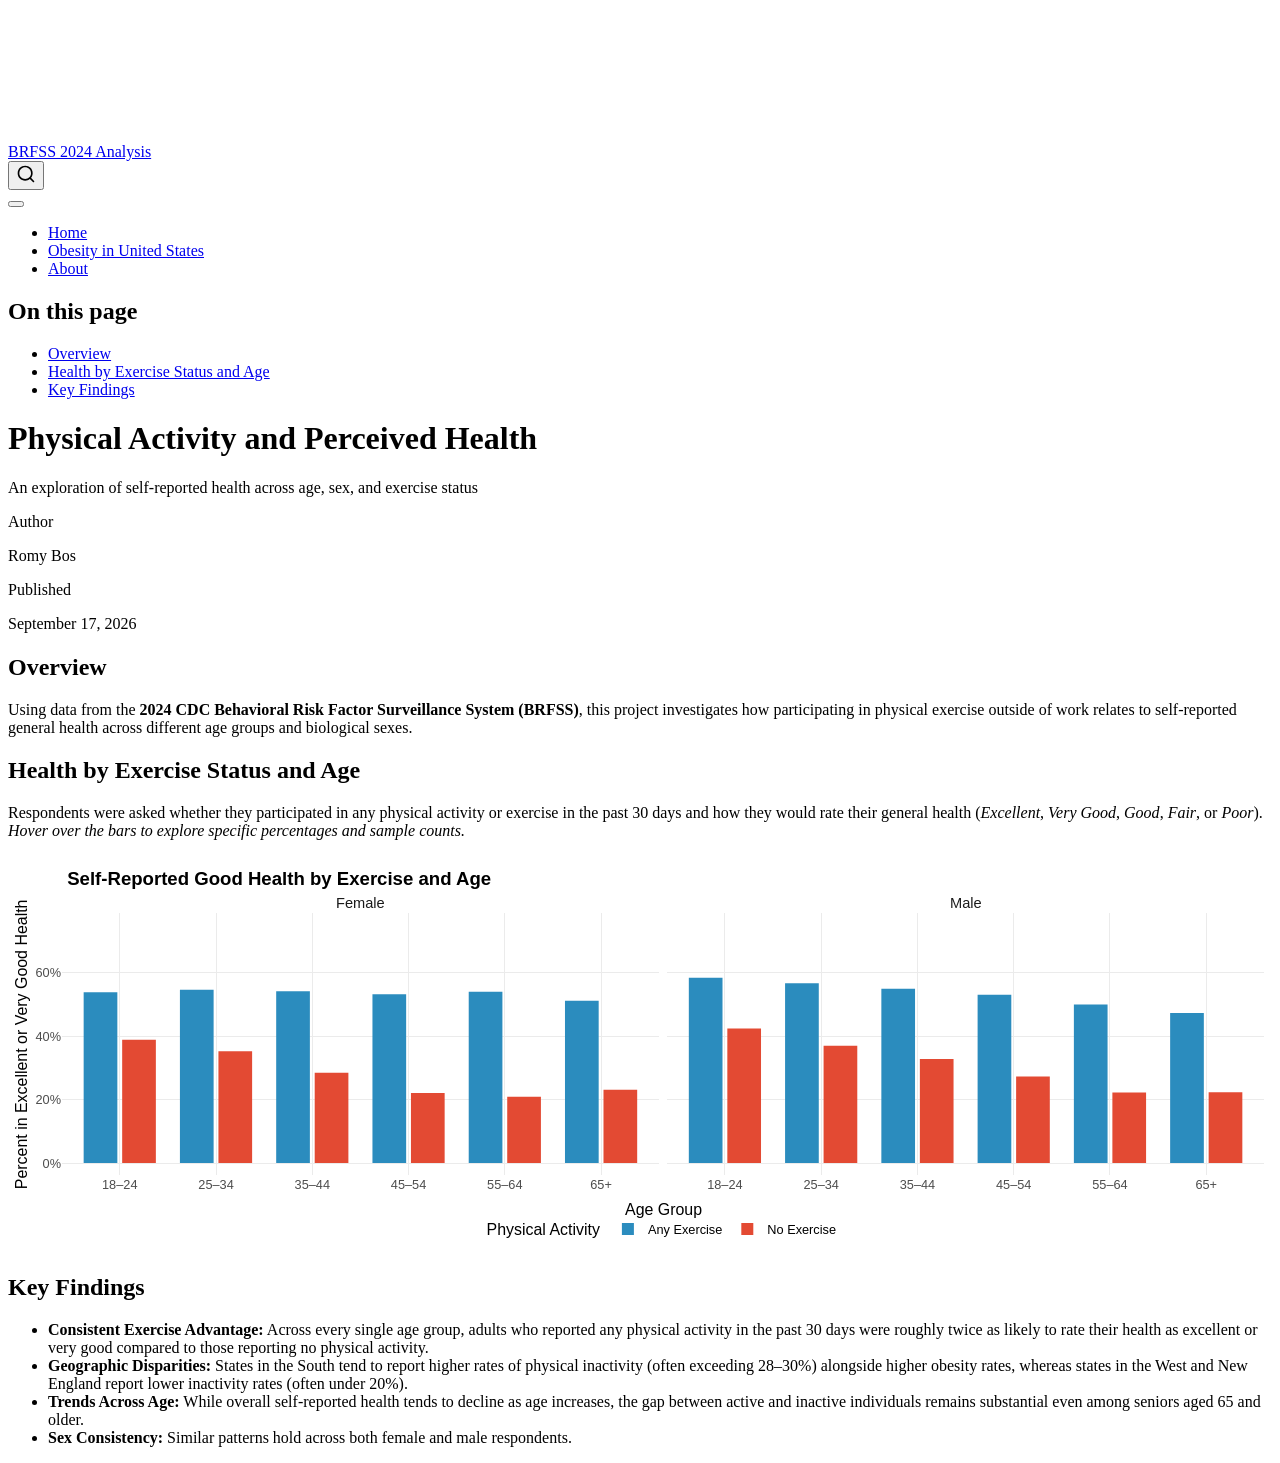
==== commit 7c2a777c: "Built site for gh-pages" ====
--- a/index.html
+++ b/index.html
@@ -7,7 +7,7 @@
 <meta name="viewport" content="width=device-width, initial-scale=1.0, user-scalable=yes">
 
 <meta name="author" content="Romy Bos">
-<meta name="dcterms.date" content="2026-09-14">
+<meta name="dcterms.date" content="2026-09-17">
 
 <title>Physical Activity and Perceived Health – BRFSS 2024 Analysis</title>
 <style>
@@ -47,7 +47,7 @@
 <link href="site_libs/quarto-html/quarto-syntax-highlighting-64a204ab8560d761af7679ceaba22944.css" rel="stylesheet" id="quarto-text-highlighting-styles">
 <script src="site_libs/bootstrap/bootstrap.min.js"></script>
 <link href="site_libs/bootstrap/bootstrap-icons.css" rel="stylesheet">
-<link href="site_libs/bootstrap/bootstrap-5453c8eb392fbb9e83e403fa6f01b86a.min.css" rel="stylesheet" append-hash="true" id="quarto-bootstrap" data-mode="light">
+<link href="site_libs/bootstrap/bootstrap-3eaf8885052e939fbbbe2bfb513fc417.min.css" rel="stylesheet" append-hash="true" id="quarto-bootstrap" data-mode="light">
 <script id="quarto-search-options" type="application/json">{
   "location": "navbar",
   "copy-button": false,
@@ -110,6 +110,10 @@
 <span class="menu-text">Home</span></a>
   </li>  
   <li class="nav-item">
+    <a class="nav-link" href="./obesity.html"> 
+<span class="menu-text">Obesity in United States</span></a>
+  </li>  
+  <li class="nav-item">
     <a class="nav-link" href="./about.html"> 
 <span class="menu-text">About</span></a>
   </li>  
@@ -131,9 +135,6 @@
   <ul>
   <li><a href="#overview" id="toc-overview" class="nav-link active" data-scroll-target="#overview">Overview</a></li>
   <li><a href="#health-by-exercise-status-and-age" id="toc-health-by-exercise-status-and-age" class="nav-link" data-scroll-target="#health-by-exercise-status-and-age">Health by Exercise Status and Age</a></li>
-  <li><a href="#geographic-variation-across-states" id="toc-geographic-variation-across-states" class="nav-link" data-scroll-target="#geographic-variation-across-states">Geographic Variation Across States</a></li>
-  <li><a href="#inactivity-and-obesity-across-states" id="toc-inactivity-and-obesity-across-states" class="nav-link" data-scroll-target="#inactivity-and-obesity-across-states">Inactivity and Obesity Across States</a></li>
-  <li><a href="#trends-over-time-inactivity-and-obesity-20112024" id="toc-trends-over-time-inactivity-and-obesity-20112024" class="nav-link" data-scroll-target="#trends-over-time-inactivity-and-obesity-20112024">Trends Over Time: Inactivity and Obesity (2011–2024)</a></li>
   <li><a href="#key-findings" id="toc-key-findings" class="nav-link" data-scroll-target="#key-findings">Key Findings</a></li>
   </ul>
 </nav>
@@ -161,7 +162,7 @@
     <div>
     <div class="quarto-title-meta-heading">Published</div>
     <div class="quarto-title-meta-contents">
-      <p class="date">September 14, 2026</p>
+      <p class="date">September 17, 2026</p>
     </div>
   </div>
   
@@ -182,38 +183,8 @@
 <p>Respondents were asked whether they participated in any physical activity or exercise in the past 30 days and how they would rate their general health (<em>Excellent</em>, <em>Very Good</em>, <em>Good</em>, <em>Fair</em>, or <em>Poor</em>). <em>Hover over the bars to explore specific percentages and sample counts.</em></p>
 <div class="cell">
 <div class="cell-output-display">
-<div class="plotly html-widget html-fill-item" id="htmlwidget-5ab86e2cd5b21a160851" style="width:100%;height:397px;"></div>
-<script type="application/json" data-for="htmlwidget-5ab86e2cd5b21a160851">{"x":{"data":[{"orientation":"v","width":[0.34999999999999964,0.34999999999999964,0.34999999999999964,0.34999999999999964,0.35000000000000009,0.35000000000000009],"base":[0,0,0,0,0,0],"x":[5.7999999999999998,4.7999999999999998,2.7999999999999998,3.7999999999999998,1.8,0.80000000000000004],"y":[0.51114290016563768,0.53989133543036893,0.54112786614335884,0.5314846683354193,0.5458975165042439,0.53774963468095471],"text":["<b>Age Group:<\/b> 65+<br><b>Sex:<\/b> Female<br><b>Physical Activity:<\/b> Any Exercise<br><b>Good/Excellent Health:<\/b> 51.1%<br><b>Sample Size:<\/b> 66,410","<b>Age Group:<\/b> 55–64<br><b>Sex:<\/b> Female<br><b>Physical Activity:<\/b> Any Exercise<br><b>Good/Excellent Health:<\/b> 54.0%<br><b>Sample Size:<\/b> 31,473","<b>Age Group:<\/b> 35–44<br><b>Sex:<\/b> Female<br><b>Physical Activity:<\/b> Any Exercise<br><b>Good/Excellent Health:<\/b> 54.1%<br><b>Sample Size:<\/b> 24,205","<b>Age Group:<\/b> 45–54<br><b>Sex:<\/b> Female<br><b>Physical Activity:<\/b> Any Exercise<br><b>Good/Excellent Health:<\/b> 53.1%<br><b>Sample Size:<\/b> 25,568","<b>Age Group:<\/b> 25–34<br><b>Sex:<\/b> Female<br><b>Physical Activity:<\/b> Any Exercise<br><b>Good/Excellent Health:<\/b> 54.6%<br><b>Sample Size:<\/b> 19,086","<b>Age Group:<\/b> 18–24<br><b>Sex:<\/b> Female<br><b>Physical Activity:<\/b> Any Exercise<br><b>Good/Excellent Health:<\/b> 53.8%<br><b>Sample Size:<\/b> 10,265"],"type":"bar","textposition":"none","marker":{"autocolorscale":false,"color":"rgba(43,140,190,1)","line":{"width":1.8897637795275593,"color":"transparent"}},"name":"Any Exercise","legendgroup":"Any Exercise","showlegend":true,"xaxis":"x","yaxis":"y","hoverinfo":"text","frame":null},{"orientation":"v","width":[0.34999999999999964,0.34999999999999964,0.34999999999999964,0.35000000000000009,0.34999999999999964,0.35000000000000009],"base":[0,0,0,0,0,0],"x":[5.7999999999999998,4.7999999999999998,3.7999999999999998,0.80000000000000004,2.7999999999999998,1.8],"y":[0.4728037107169536,0.49912703401075492,0.53001708289270322,0.58391132870937035,0.5490188177459,0.56656642974302895],"text":["<b>Age Group:<\/b> 65+<br><b>Sex:<\/b> Male<br><b>Physical Activity:<\/b> Any Exercise<br><b>Good/Excellent Health:<\/b> 47.3%<br><b>Sample Size:<\/b> 57,563","<b>Age Group:<\/b> 55–64<br><b>Sex:<\/b> Male<br><b>Physical Activity:<\/b> Any Exercise<br><b>Good/Excellent Health:<\/b> 49.9%<br><b>Sample Size:<\/b> 28,638","<b>Age Group:<\/b> 45–54<br><b>Sex:<\/b> Male<br><b>Physical Activity:<\/b> Any Exercise<br><b>Good/Excellent Health:<\/b> 53.0%<br><b>Sample Size:<\/b> 24,586","<b>Age Group:<\/b> 18–24<br><b>Sex:<\/b> Male<br><b>Physical Activity:<\/b> Any Exercise<br><b>Good/Excellent Health:<\/b> 58.4%<br><b>Sample Size:<\/b> 14,706","<b>Age Group:<\/b> 35–44<br><b>Sex:<\/b> Male<br><b>Physical Activity:<\/b> Any Exercise<br><b>Good/Excellent Health:<\/b> 54.9%<br><b>Sample Size:<\/b> 24,817","<b>Age Group:<\/b> 25–34<br><b>Sex:<\/b> Male<br><b>Physical Activity:<\/b> Any Exercise<br><b>Good/Excellent Health:<\/b> 56.7%<br><b>Sample Size:<\/b> 21,948"],"type":"bar","textposition":"none","marker":{"autocolorscale":false,"color":"rgba(43,140,190,1)","line":{"width":1.8897637795275593,"color":"transparent"}},"name":"Any Exercise","legendgroup":"Any Exercise","showlegend":false,"xaxis":"x2","yaxis":"y","hoverinfo":"text","frame":null},{"orientation":"v","width":[0.34999999999999964,0.34999999999999964,0.34999999999999964,0.34999999999999964,0.34999999999999964,0.35000000000000009],"base":[0,0,0,0,0,0],"x":[6.2000000000000002,5.2000000000000002,4.2000000000000002,3.2000000000000002,2.2000000000000002,1.2],"y":[0.23118112412339795,0.20901126408010012,0.22059553349875929,0.284419440537584,0.35183309702248328,0.38851634534786256],"text":["<b>Age Group:<\/b> 65+<br><b>Sex:<\/b> Female<br><b>Physical Activity:<\/b> No Exercise<br><b>Good/Excellent Health:<\/b> 23.1%<br><b>Sample Size:<\/b> 28,947","<b>Age Group:<\/b> 55–64<br><b>Sex:<\/b> Female<br><b>Physical Activity:<\/b> No Exercise<br><b>Good/Excellent Health:<\/b> 20.9%<br><b>Sample Size:<\/b> 11,186","<b>Age Group:<\/b> 45–54<br><b>Sex:<\/b> Female<br><b>Physical Activity:<\/b> No Exercise<br><b>Good/Excellent Health:<\/b> 22.1%<br><b>Sample Size:<\/b> 8,060","<b>Age Group:<\/b> 35–44<br><b>Sex:<\/b> Female<br><b>Physical Activity:<\/b> No Exercise<br><b>Good/Excellent Health:<\/b> 28.4%<br><b>Sample Size:<\/b> 6,399","<b>Age Group:<\/b> 25–34<br><b>Sex:<\/b> Female<br><b>Physical Activity:<\/b> No Exercise<br><b>Good/Excellent Health:<\/b> 35.2%<br><b>Sample Size:<\/b> 4,937","<b>Age Group:<\/b> 18–24<br><b>Sex:<\/b> Female<br><b>Physical Activity:<\/b> No Exercise<br><b>Good/Excellent Health:<\/b> 38.9%<br><b>Sample Size:<\/b> 2,386"],"type":"bar","textposition":"none","marker":{"autocolorscale":false,"color":"rgba(227,74,51,1)","line":{"width":1.8897637795275593,"color":"transparent"}},"name":"No Exercise","legendgroup":"No Exercise","showlegend":true,"xaxis":"x","yaxis":"y","hoverinfo":"text","frame":null},{"orientation":"v","width":[0.34999999999999964,0.34999999999999964,0.34999999999999964,0.34999999999999964,0.35000000000000009,0.34999999999999964],"base":[0,0,0,0,0,0],"x":[4.2000000000000002,6.2000000000000002,5.2000000000000002,3.2000000000000002,1.2,2.2000000000000002],"y":[0.27305024530536287,0.22327701796728344,0.22200186654223053,0.32769556025369978,0.42388863942523575,0.36984168180638466],"text":["<b>Age Group:<\/b> 45–54<br><b>Sex:<\/b> Male<br><b>Physical Activity:<\/b> No Exercise<br><b>Good/Excellent Health:<\/b> 27.3%<br><b>Sample Size:<\/b> 5,911","<b>Age Group:<\/b> 65+<br><b>Sex:<\/b> Male<br><b>Physical Activity:<\/b> No Exercise<br><b>Good/Excellent Health:<\/b> 22.3%<br><b>Sample Size:<\/b> 18,645","<b>Age Group:<\/b> 55–64<br><b>Sex:<\/b> Male<br><b>Physical Activity:<\/b> No Exercise<br><b>Good/Excellent Health:<\/b> 22.2%<br><b>Sample Size:<\/b> 8,572","<b>Age Group:<\/b> 35–44<br><b>Sex:<\/b> Male<br><b>Physical Activity:<\/b> No Exercise<br><b>Good/Excellent Health:<\/b> 32.8%<br><b>Sample Size:<\/b> 4,730","<b>Age Group:<\/b> 18–24<br><b>Sex:<\/b> Male<br><b>Physical Activity:<\/b> No Exercise<br><b>Good/Excellent Health:<\/b> 42.4%<br><b>Sample Size:<\/b> 2,227","<b>Age Group:<\/b> 25–34<br><b>Sex:<\/b> Male<br><b>Physical Activity:<\/b> No Exercise<br><b>Good/Excellent Health:<\/b> 37.0%<br><b>Sample Size:<\/b> 3,853"],"type":"bar","textposition":"none","marker":{"autocolorscale":false,"color":"rgba(227,74,51,1)","line":{"width":1.8897637795275593,"color":"transparent"}},"name":"No Exercise","legendgroup":"No Exercise","showlegend":false,"xaxis":"x2","yaxis":"y","hoverinfo":"text","frame":null}],"layout":{"margin":{"t":57.178912411789121,"r":7.9701120797011216,"b":40.647571606475722,"l":47.023661270236623},"paper_bgcolor":"rgba(255,255,255,1)","font":{"color":"rgba(0,0,0,1)","family":"","size":15.940224159402241},"title":{"text":"<b> Self-Reported Good Health by Exercise and Age <\/b>","font":{"color":"rgba(0,0,0,1)","family":"","size":18.596928185969279},"x":0,"xref":"paper"},"xaxis":{"domain":[0,0.49654074996540748],"automargin":true,"type":"linear","autorange":false,"range":[0.40000000000000002,6.5999999999999996],"tickmode":"array","ticktext":["18–24","25–34","35–44","45–54","55–64","65+"],"tickvals":[1,2,3,3.9999999999999996,5,6],"categoryorder":"array","categoryarray":["18–24","25–34","35–44","45–54","55–64","65+"],"nticks":null,"ticks":"","tickcolor":null,"ticklen":3.9850560398505603,"tickwidth":0,"showticklabels":true,"tickfont":{"color":"rgba(77,77,77,1)","family":"","size":12.7521793275218},"tickangle":-0,"showline":false,"linecolor":null,"linewidth":0,"showgrid":true,"gridcolor":"rgba(235,235,235,1)","gridwidth":0.72455564360919278,"zeroline":false,"anchor":"y","title":"","hoverformat":".2f"},"annotations":[{"text":"Age Group","x":0.5,"y":0,"showarrow":false,"ax":0,"ay":0,"font":{"color":"rgba(0,0,0,1)","family":"","size":15.940224159402241},"xref":"paper","yref":"paper","textangle":-0,"xanchor":"center","yanchor":"top","annotationType":"axis","yshift":-23.910336239103366},{"text":"Percent in Excellent or Very Good Health","x":0,"y":0.5,"showarrow":false,"ax":0,"ay":0,"font":{"color":"rgba(0,0,0,1)","family":"","size":15.940224159402241},"xref":"paper","yref":"paper","textangle":-90,"xanchor":"right","yanchor":"center","annotationType":"axis","xshift":-30.28642590286427},{"text":"Female","x":0.24827037498270374,"y":1,"showarrow":false,"ax":0,"ay":0,"font":{"color":"rgba(26,26,26,1)","family":"","size":14.611872146118722},"xref":"paper","yref":"paper","textangle":-0,"xanchor":"center","yanchor":"bottom"},{"text":"Male","x":0.75172962501729623,"y":1,"showarrow":false,"ax":0,"ay":0,"font":{"color":"rgba(26,26,26,1)","family":"","size":14.611872146118722},"xref":"paper","yref":"paper","textangle":-0,"xanchor":"center","yanchor":"bottom"}],"yaxis":{"domain":[0,1],"automargin":true,"type":"linear","autorange":false,"range":[-0.037500000000000006,0.78749999999999998],"tickmode":"array","ticktext":["0%","20%","40%","60%"],"tickvals":[0,0.20000000000000001,0.39999999999999991,0.60000000000000009],"categoryorder":"array","categoryarray":["0%","20%","40%","60%"],"nticks":null,"ticks":"","tickcolor":null,"ticklen":3.9850560398505608,"tickwidth":0,"showticklabels":true,"tickfont":{"color":"rgba(77,77,77,1)","family":"","size":12.7521793275218},"tickangle":-0,"showline":false,"linecolor":null,"linewidth":0,"showgrid":true,"gridcolor":"rgba(235,235,235,1)","gridwidth":0.72455564360919289,"zeroline":false,"anchor":"x","title":"","hoverformat":".2f"},"shapes":[{"type":"rect","fillcolor":null,"line":{"color":null,"width":0,"linetype":[]},"yref":"paper","xref":"paper","layer":"below","x0":0,"x1":0.49654074996540748,"y0":0,"y1":27.364051473640522,"yanchor":1,"ysizemode":"pixel"},{"type":"rect","fillcolor":null,"line":{"color":null,"width":0,"linetype":[]},"yref":"paper","xref":"paper","layer":"below","x0":0.50345925003459246,"x1":1,"y0":0,"y1":27.364051473640522,"yanchor":1,"ysizemode":"pixel"}],"xaxis2":{"type":"linear","autorange":false,"range":[0.40000000000000002,6.5999999999999996],"tickmode":"array","ticktext":["18–24","25–34","35–44","45–54","55–64","65+"],"tickvals":[1,2,3,3.9999999999999996,5,6],"categoryorder":"array","categoryarray":["18–24","25–34","35–44","45–54","55–64","65+"],"nticks":null,"ticks":"","tickcolor":null,"ticklen":3.9850560398505603,"tickwidth":0,"showticklabels":true,"tickfont":{"color":"rgba(77,77,77,1)","family":"","size":12.7521793275218},"tickangle":-0,"showline":false,"linecolor":null,"linewidth":0,"showgrid":true,"domain":[0.50345925003459246,1],"gridcolor":"rgba(235,235,235,1)","gridwidth":0.72455564360919278,"zeroline":false,"anchor":"y","title":"","hoverformat":".2f"},"showlegend":true,"legend":{"bgcolor":null,"bordercolor":null,"borderwidth":0,"font":{"color":"rgba(0,0,0,1)","family":"","size":12.7521793275218},"orientation":"h","x":0.5,"y":-0.14999999999999999,"xanchor":"center","yanchor":"top","title":{"text":"Physical Activity","font":{"color":"rgba(0,0,0,1)","family":"","size":15.940224159402241}}},"hovermode":"closest","barmode":"relative"},"config":{"doubleClick":"reset","modeBarButtonsToAdd":["hoverclosest","hovercompare"],"showSendToCloud":false},"source":"A","attrs":{"310e202843ed":{"x":{},"y":{},"fill":{},"text":{},"type":"bar"}},"cur_data":"310e202843ed","visdat":{"310e202843ed":["function (y) ","x"]},"highlight":{"on":"plotly_click","persistent":false,"dynamic":false,"selectize":false,"opacityDim":0.20000000000000001,"selected":{"opacity":1},"debounce":0},"shinyEvents":["plotly_hover","plotly_click","plotly_selected","plotly_relayout","plotly_brushed","plotly_brushing","plotly_clickannotation","plotly_doubleclick","plotly_deselect","plotly_afterplot","plotly_sunburstclick"],"base_url":"https://plot.ly"},"evals":[],"jsHooks":[]}</script>
-</div>
-</div>
-</section>
-<section id="geographic-variation-across-states" class="level2">
-<h2 class="anchored" data-anchor-id="geographic-variation-across-states">Geographic Variation Across States</h2>
-<p>Physical activity levels vary considerably across the United States. The interactive map below shows the percentage of adults reporting no physical activity in the past 30 days, along with state obesity rates.</p>
-<div class="cell">
-<div class="cell-output-display">
-<div class="plotly html-widget html-fill-item" id="htmlwidget-a556ba83553d88d6f435" style="width:100%;height:464px;"></div>
-<script type="application/json" data-for="htmlwidget-a556ba83553d88d6f435">{"x":{"visdat":{"310e746c6d91":["function () ","plotlyVisDat"]},"cur_data":"310e746c6d91","attrs":{"310e746c6d91":{"locationmode":"USA-states","alpha_stroke":1,"sizes":[10,100],"spans":[1,20],"z":{},"text":{},"hoverinfo":"text","locations":{},"color":{},"colors":"Blues","inherit":true}},"layout":{"margin":{"b":40,"l":60,"t":25,"r":10},"mapType":"geo","scene":{"zaxis":{"title":"inactivity_pct"}},"geo":{"domain":{"x":[0,1],"y":[0,1]},"scope":"usa","projection":{"type":"albers usa"},"showlakes":true,"lakecolor":"rgba(255,255,255,1)"},"hovermode":"closest","showlegend":false,"legend":{"yanchor":"top","y":0.5},"title":{"text":"Physical Inactivity Rate by U.S. State (2023 BRFSS)"}},"source":"A","config":{"modeBarButtonsToAdd":["hoverclosest","hovercompare"],"showSendToCloud":false},"data":[{"colorbar":{"title":"Inactivity %","ticklen":2,"len":0.5,"lenmode":"fraction","y":1,"yanchor":"top"},"colorscale":[["0","rgba(247,251,255,1)"],["0.0416666666666666","rgba(239,246,252,1)"],["0.0833333333333333","rgba(230,240,250,1)"],["0.125","rgba(222,235,247,1)"],["0.166666666666667","rgba(214,230,244,1)"],["0.208333333333333","rgba(206,224,242,1)"],["0.25","rgba(198,219,239,1)"],["0.291666666666667","rgba(185,213,234,1)"],["0.333333333333333","rgba(172,208,230,1)"],["0.375","rgba(158,202,225,1)"],["0.416666666666667","rgba(142,193,221,1)"],["0.458333333333333","rgba(125,183,218,1)"],["0.5","rgba(107,174,214,1)"],["0.541666666666667","rgba(94,165,209,1)"],["0.583333333333333","rgba(81,155,203,1)"],["0.625","rgba(66,146,198,1)"],["0.666666666666667","rgba(57,135,192,1)"],["0.708333333333333","rgba(46,124,187,1)"],["0.75","rgba(33,113,181,1)"],["0.791666666666667","rgba(27,102,173,1)"],["0.833333333333333","rgba(19,91,164,1)"],["0.875","rgba(8,81,156,1)"],["0.916666666666667","rgba(9,70,139,1)"],["0.958333333333333","rgba(9,59,123,1)"],["1","rgba(8,48,107,1)"]],"showscale":true,"locationmode":"USA-states","z":[29.100000000000001,20.899999999999999,21.300000000000001,32.5,22.899999999999999,17.5,25.5,26,15.199999999999999,25.399999999999999,24.699999999999999,21.699999999999999,21.100000000000001,21.399999999999999,24.399999999999999,24.100000000000001,24.899999999999999,30.100000000000001,22.600000000000001,22.699999999999999,22,25.300000000000001,22.800000000000001,33.399999999999999,28.100000000000001,19.600000000000001,23.800000000000001,25.699999999999999,21.199999999999999,24.199999999999999,24,26.100000000000001,21.899999999999999,21.5,26.399999999999999,31,19.399999999999999,26.399999999999999,26.300000000000001,25.699999999999999,26,27.800000000000001,16.199999999999999,20.300000000000001,22.300000000000001,18.100000000000001,32,26.800000000000001,26.199999999999999],"text":["<b>Alabama<\/b><br>Physical Inactivity: 29.1%<br>Obesity Rate: 39.2%","<b>Alaska<\/b><br>Physical Inactivity: 20.9%<br>Obesity Rate: 35.2%","<b>Arizona<\/b><br>Physical Inactivity: 21.3%<br>Obesity Rate: 31.9%","<b>Arkansas<\/b><br>Physical Inactivity: 32.5%<br>Obesity Rate: 40%","<b>California<\/b><br>Physical Inactivity: 22.9%<br>Obesity Rate: 27.7%","<b>Colorado<\/b><br>Physical Inactivity: 17.5%<br>Obesity Rate: 24.9%","<b>Connecticut<\/b><br>Physical Inactivity: 25.5%<br>Obesity Rate: 29.4%","<b>Delaware<\/b><br>Physical Inactivity: 26%<br>Obesity Rate: 35.7%","<b>District of Columbia<\/b><br>Physical Inactivity: 15.2%<br>Obesity Rate: 23.5%","<b>Florida<\/b><br>Physical Inactivity: 25.4%<br>Obesity Rate: 30.1%","<b>Georgia<\/b><br>Physical Inactivity: 24.7%<br>Obesity Rate: 35%","<b>Hawaii<\/b><br>Physical Inactivity: 21.7%<br>Obesity Rate: 26.1%","<b>Idaho<\/b><br>Physical Inactivity: 21.1%<br>Obesity Rate: 31%","<b>Illinois<\/b><br>Physical Inactivity: 21.4%<br>Obesity Rate: 36%","<b>Indiana<\/b><br>Physical Inactivity: 24.4%<br>Obesity Rate: 37.8%","<b>Iowa<\/b><br>Physical Inactivity: 24.1%<br>Obesity Rate: 37.8%","<b>Kansas<\/b><br>Physical Inactivity: 24.9%<br>Obesity Rate: 35.9%","<b>Louisiana<\/b><br>Physical Inactivity: 30.1%<br>Obesity Rate: 39.9%","<b>Maine<\/b><br>Physical Inactivity: 22.6%<br>Obesity Rate: 32.6%","<b>Maryland<\/b><br>Physical Inactivity: 22.7%<br>Obesity Rate: 34.1%","<b>Massachusetts<\/b><br>Physical Inactivity: 22%<br>Obesity Rate: 27.4%","<b>Michigan<\/b><br>Physical Inactivity: 25.3%<br>Obesity Rate: 35.4%","<b>Minnesota<\/b><br>Physical Inactivity: 22.8%<br>Obesity Rate: 33.3%","<b>Mississippi<\/b><br>Physical Inactivity: 33.4%<br>Obesity Rate: 40.1%","<b>Missouri<\/b><br>Physical Inactivity: 28.1%<br>Obesity Rate: 35.3%","<b>Montana<\/b><br>Physical Inactivity: 19.6%<br>Obesity Rate: 30.5%","<b>Nebraska<\/b><br>Physical Inactivity: 23.8%<br>Obesity Rate: 36.6%","<b>Nevada<\/b><br>Physical Inactivity: 25.7%<br>Obesity Rate: 30.8%","<b>New Hampshire<\/b><br>Physical Inactivity: 21.2%<br>Obesity Rate: 32.8%","<b>New Jersey<\/b><br>Physical Inactivity: 24.2%<br>Obesity Rate: 28.9%","<b>New Mexico<\/b><br>Physical Inactivity: 24%<br>Obesity Rate: 35.3%","<b>New York<\/b><br>Physical Inactivity: 26.1%<br>Obesity Rate: 28%","<b>North Carolina<\/b><br>Physical Inactivity: 21.9%<br>Obesity Rate: 34%","<b>North Dakota<\/b><br>Physical Inactivity: 21.5%<br>Obesity Rate: 35.6%","<b>Ohio<\/b><br>Physical Inactivity: 26.4%<br>Obesity Rate: 36.4%","<b>Oklahoma<\/b><br>Physical Inactivity: 31%<br>Obesity Rate: 38.7%","<b>Oregon<\/b><br>Physical Inactivity: 19.4%<br>Obesity Rate: 33.6%","<b>Rhode Island<\/b><br>Physical Inactivity: 26.4%<br>Obesity Rate: 31.6%","<b>South Carolina<\/b><br>Physical Inactivity: 26.3%<br>Obesity Rate: 36%","<b>South Dakota<\/b><br>Physical Inactivity: 25.7%<br>Obesity Rate: 36%","<b>Tennessee<\/b><br>Physical Inactivity: 26%<br>Obesity Rate: 37.6%","<b>Texas<\/b><br>Physical Inactivity: 27.8%<br>Obesity Rate: 34.4%","<b>Utah<\/b><br>Physical Inactivity: 16.2%<br>Obesity Rate: 30.2%","<b>Vermont<\/b><br>Physical Inactivity: 20.3%<br>Obesity Rate: 28.8%","<b>Virginia<\/b><br>Physical Inactivity: 22.3%<br>Obesity Rate: 34.3%","<b>Washington<\/b><br>Physical Inactivity: 18.1%<br>Obesity Rate: 30.6%","<b>West Virginia<\/b><br>Physical Inactivity: 32%<br>Obesity Rate: 41.2%","<b>Wisconsin<\/b><br>Physical Inactivity: 26.8%<br>Obesity Rate: 35.9%","<b>Wyoming<\/b><br>Physical Inactivity: 26.2%<br>Obesity Rate: 33.3%"],"hoverinfo":["text","text","text","text","text","text","text","text","text","text","text","text","text","text","text","text","text","text","text","text","text","text","text","text","text","text","text","text","text","text","text","text","text","text","text","text","text","text","text","text","text","text","text","text","text","text","text","text","text"],"locations":["AL","AK","AZ","AR","CA","CO","CT","DE","DC","FL","GA","HI","ID","IL","IN","IA","KS","LA","ME","MD","MA","MI","MN","MS","MO","MT","NE","NV","NH","NJ","NM","NY","NC","ND","OH","OK","OR","RI","SC","SD","TN","TX","UT","VT","VA","WA","WV","WI","WY"],"type":"choropleth","marker":{"line":{"colorbar":{"title":"","ticklen":2},"cmin":15.199999999999999,"cmax":33.399999999999999,"colorscale":[["0","rgba(247,251,255,1)"],["0.0416666666666666","rgba(239,246,252,1)"],["0.0833333333333333","rgba(230,240,250,1)"],["0.125","rgba(222,235,247,1)"],["0.166666666666667","rgba(214,230,244,1)"],["0.208333333333333","rgba(206,224,242,1)"],["0.25","rgba(198,219,239,1)"],["0.291666666666667","rgba(185,213,234,1)"],["0.333333333333333","rgba(172,208,230,1)"],["0.375","rgba(158,202,225,1)"],["0.416666666666667","rgba(142,193,221,1)"],["0.458333333333333","rgba(125,183,218,1)"],["0.5","rgba(107,174,214,1)"],["0.541666666666667","rgba(94,165,209,1)"],["0.583333333333333","rgba(81,155,203,1)"],["0.625","rgba(66,146,198,1)"],["0.666666666666667","rgba(57,135,192,1)"],["0.708333333333333","rgba(46,124,187,1)"],["0.75","rgba(33,113,181,1)"],["0.791666666666667","rgba(27,102,173,1)"],["0.833333333333333","rgba(19,91,164,1)"],["0.875","rgba(8,81,156,1)"],["0.916666666666667","rgba(9,70,139,1)"],["0.958333333333333","rgba(9,59,123,1)"],["1","rgba(8,48,107,1)"]],"showscale":false,"color":[29.100000000000001,20.899999999999999,21.300000000000001,32.5,22.899999999999999,17.5,25.5,26,15.199999999999999,25.399999999999999,24.699999999999999,21.699999999999999,21.100000000000001,21.399999999999999,24.399999999999999,24.100000000000001,24.899999999999999,30.100000000000001,22.600000000000001,22.699999999999999,22,25.300000000000001,22.800000000000001,33.399999999999999,28.100000000000001,19.600000000000001,23.800000000000001,25.699999999999999,21.199999999999999,24.199999999999999,24,26.100000000000001,21.899999999999999,21.5,26.399999999999999,31,19.399999999999999,26.399999999999999,26.300000000000001,25.699999999999999,26,27.800000000000001,16.199999999999999,20.300000000000001,22.300000000000001,18.100000000000001,32,26.800000000000001,26.199999999999999]}},"geo":"geo","frame":null}],"highlight":{"on":"plotly_click","persistent":false,"dynamic":false,"selectize":false,"opacityDim":0.20000000000000001,"selected":{"opacity":1},"debounce":0},"shinyEvents":["plotly_hover","plotly_click","plotly_selected","plotly_relayout","plotly_brushed","plotly_brushing","plotly_clickannotation","plotly_doubleclick","plotly_deselect","plotly_afterplot","plotly_sunburstclick"],"base_url":"https://plot.ly"},"evals":[],"jsHooks":[]}</script>
-</div>
-</div>
-</section>
-<section id="inactivity-and-obesity-across-states" class="level2">
-<h2 class="anchored" data-anchor-id="inactivity-and-obesity-across-states">Inactivity and Obesity Across States</h2>
-<p>Does higher physical inactivity relate to higher obesity at the state level? The scatter plot below compares the two variables across all 50 states and D.C., with a linear trend line.</p>
-<div class="cell">
-<div class="cell-output-display">
-<div class="plotly html-widget html-fill-item" id="htmlwidget-70b2408e9577a721c71a" style="width:100%;height:464px;"></div>
-<script type="application/json" data-for="htmlwidget-70b2408e9577a721c71a">{"x":{"data":[{"x":[29.100000000000001,20.899999999999999,21.300000000000001,32.5,22.899999999999999,17.5,25.5,26,15.199999999999999,25.399999999999999,24.699999999999999,21.699999999999999,21.100000000000001,21.399999999999999,24.399999999999999,24.100000000000001,24.899999999999999,30.100000000000001,22.600000000000001,22.699999999999999,22,25.300000000000001,22.800000000000001,33.399999999999999,28.100000000000001,19.600000000000001,23.800000000000001,25.699999999999999,21.199999999999999,24.199999999999999,24,26.100000000000001,21.899999999999999,21.5,26.399999999999999,31,19.399999999999999,26.399999999999999,26.300000000000001,25.699999999999999,26,27.800000000000001,16.199999999999999,20.300000000000001,22.300000000000001,18.100000000000001,32,26.800000000000001,26.199999999999999],"y":[39.200000000000003,35.200000000000003,31.899999999999999,40,27.699999999999999,24.899999999999999,29.399999999999999,35.700000000000003,23.5,30.100000000000001,35,26.100000000000001,31,36,37.799999999999997,37.799999999999997,35.899999999999999,39.899999999999999,32.600000000000001,34.100000000000001,27.399999999999999,35.399999999999999,33.299999999999997,40.100000000000001,35.299999999999997,30.5,36.600000000000001,30.800000000000001,32.799999999999997,28.899999999999999,35.299999999999997,28,34,35.600000000000001,36.399999999999999,38.700000000000003,33.600000000000001,31.600000000000001,36,36,37.600000000000001,34.399999999999999,30.199999999999999,28.800000000000001,34.299999999999997,30.600000000000001,41.200000000000003,35.899999999999999,33.299999999999997],"text":["<b>Alabama<\/b><br>Inactivity: 29.1%<br>Obesity: 39.2%","<b>Alaska<\/b><br>Inactivity: 20.9%<br>Obesity: 35.2%","<b>Arizona<\/b><br>Inactivity: 21.3%<br>Obesity: 31.9%","<b>Arkansas<\/b><br>Inactivity: 32.5%<br>Obesity: 40%","<b>California<\/b><br>Inactivity: 22.9%<br>Obesity: 27.7%","<b>Colorado<\/b><br>Inactivity: 17.5%<br>Obesity: 24.9%","<b>Connecticut<\/b><br>Inactivity: 25.5%<br>Obesity: 29.4%","<b>Delaware<\/b><br>Inactivity: 26%<br>Obesity: 35.7%","<b>District of Columbia<\/b><br>Inactivity: 15.2%<br>Obesity: 23.5%","<b>Florida<\/b><br>Inactivity: 25.4%<br>Obesity: 30.1%","<b>Georgia<\/b><br>Inactivity: 24.7%<br>Obesity: 35%","<b>Hawaii<\/b><br>Inactivity: 21.7%<br>Obesity: 26.1%","<b>Idaho<\/b><br>Inactivity: 21.1%<br>Obesity: 31%","<b>Illinois<\/b><br>Inactivity: 21.4%<br>Obesity: 36%","<b>Indiana<\/b><br>Inactivity: 24.4%<br>Obesity: 37.8%","<b>Iowa<\/b><br>Inactivity: 24.1%<br>Obesity: 37.8%","<b>Kansas<\/b><br>Inactivity: 24.9%<br>Obesity: 35.9%","<b>Louisiana<\/b><br>Inactivity: 30.1%<br>Obesity: 39.9%","<b>Maine<\/b><br>Inactivity: 22.6%<br>Obesity: 32.6%","<b>Maryland<\/b><br>Inactivity: 22.7%<br>Obesity: 34.1%","<b>Massachusetts<\/b><br>Inactivity: 22%<br>Obesity: 27.4%","<b>Michigan<\/b><br>Inactivity: 25.3%<br>Obesity: 35.4%","<b>Minnesota<\/b><br>Inactivity: 22.8%<br>Obesity: 33.3%","<b>Mississippi<\/b><br>Inactivity: 33.4%<br>Obesity: 40.1%","<b>Missouri<\/b><br>Inactivity: 28.1%<br>Obesity: 35.3%","<b>Montana<\/b><br>Inactivity: 19.6%<br>Obesity: 30.5%","<b>Nebraska<\/b><br>Inactivity: 23.8%<br>Obesity: 36.6%","<b>Nevada<\/b><br>Inactivity: 25.7%<br>Obesity: 30.8%","<b>New Hampshire<\/b><br>Inactivity: 21.2%<br>Obesity: 32.8%","<b>New Jersey<\/b><br>Inactivity: 24.2%<br>Obesity: 28.9%","<b>New Mexico<\/b><br>Inactivity: 24%<br>Obesity: 35.3%","<b>New York<\/b><br>Inactivity: 26.1%<br>Obesity: 28%","<b>North Carolina<\/b><br>Inactivity: 21.9%<br>Obesity: 34%","<b>North Dakota<\/b><br>Inactivity: 21.5%<br>Obesity: 35.6%","<b>Ohio<\/b><br>Inactivity: 26.4%<br>Obesity: 36.4%","<b>Oklahoma<\/b><br>Inactivity: 31%<br>Obesity: 38.7%","<b>Oregon<\/b><br>Inactivity: 19.4%<br>Obesity: 33.6%","<b>Rhode Island<\/b><br>Inactivity: 26.4%<br>Obesity: 31.6%","<b>South Carolina<\/b><br>Inactivity: 26.3%<br>Obesity: 36%","<b>South Dakota<\/b><br>Inactivity: 25.7%<br>Obesity: 36%","<b>Tennessee<\/b><br>Inactivity: 26%<br>Obesity: 37.6%","<b>Texas<\/b><br>Inactivity: 27.8%<br>Obesity: 34.4%","<b>Utah<\/b><br>Inactivity: 16.2%<br>Obesity: 30.2%","<b>Vermont<\/b><br>Inactivity: 20.3%<br>Obesity: 28.8%","<b>Virginia<\/b><br>Inactivity: 22.3%<br>Obesity: 34.3%","<b>Washington<\/b><br>Inactivity: 18.1%<br>Obesity: 30.6%","<b>West Virginia<\/b><br>Inactivity: 32%<br>Obesity: 41.2%","<b>Wisconsin<\/b><br>Inactivity: 26.8%<br>Obesity: 35.9%","<b>Wyoming<\/b><br>Inactivity: 26.2%<br>Obesity: 33.3%"],"type":"scatter","mode":"markers","marker":{"autocolorscale":false,"color":"rgba(43,140,190,1)","opacity":0.80000000000000004,"size":9.4488188976377963,"symbol":"circle","line":{"width":1.8897637795275593,"color":"rgba(43,140,190,1)"}},"hoveron":"points","showlegend":false,"xaxis":"x","yaxis":"y","hoverinfo":"text","frame":null},{"visible":false,"showlegend":false,"xaxis":null,"yaxis":null,"hoverinfo":"text","frame":null}],"layout":{"margin":{"t":42.5670402656704,"r":7.9701120797011216,"b":40.647571606475722,"l":40.647571606475722},"paper_bgcolor":"rgba(255,255,255,1)","font":{"color":"rgba(0,0,0,1)","family":"","size":15.940224159402243},"title":{"text":"<b> Physical Inactivity vs. Obesity Rate by State <\/b>","font":{"color":"rgba(0,0,0,1)","family":"","size":18.596928185969279},"x":0,"xref":"paper"},"xaxis":{"domain":[0,1],"automargin":true,"type":"linear","autorange":false,"range":[14.289999999999999,34.309999999999995],"tickmode":"array","ticktext":["15","20","25","30"],"tickvals":[15,20,25,30],"categoryorder":"array","categoryarray":["15","20","25","30"],"nticks":null,"ticks":"","tickcolor":null,"ticklen":3.9850560398505608,"tickwidth":0,"showticklabels":true,"tickfont":{"color":"rgba(77,77,77,1)","family":"","size":12.7521793275218},"tickangle":-0,"showline":false,"linecolor":null,"linewidth":0,"showgrid":true,"gridcolor":"rgba(235,235,235,1)","gridwidth":0.72455564360919278,"zeroline":false,"anchor":"y","title":{"text":"Adults Inactive in Past 30 Days (%)","font":{"color":"rgba(0,0,0,1)","family":"","size":15.940224159402243}},"hoverformat":".2f"},"yaxis":{"domain":[0,1],"automargin":true,"type":"linear","autorange":false,"range":[22.614999999999998,42.085000000000001],"tickmode":"array","ticktext":["25","30","35","40"],"tickvals":[25,30,35,40],"categoryorder":"array","categoryarray":["25","30","35","40"],"nticks":null,"ticks":"","tickcolor":null,"ticklen":3.9850560398505608,"tickwidth":0,"showticklabels":true,"tickfont":{"color":"rgba(77,77,77,1)","family":"","size":12.7521793275218},"tickangle":-0,"showline":false,"linecolor":null,"linewidth":0,"showgrid":true,"gridcolor":"rgba(235,235,235,1)","gridwidth":0.72455564360919278,"zeroline":false,"anchor":"x","title":{"text":"Adults with Obesity (%)","font":{"color":"rgba(0,0,0,1)","family":"","size":15.940224159402243}},"hoverformat":".2f"},"shapes":[],"showlegend":false,"legend":{"bgcolor":null,"bordercolor":null,"borderwidth":0,"font":{"color":"rgba(0,0,0,1)","family":"","size":12.7521793275218}},"hovermode":"closest","barmode":"relative"},"config":{"doubleClick":"reset","modeBarButtonsToAdd":["hoverclosest","hovercompare"],"showSendToCloud":false},"source":"A","attrs":{"310e1231823e":{"x":{},"y":{},"text":{},"type":"scatter"},"310e1a981e8a":{"x":{},"y":{},"text":{}}},"cur_data":"310e1231823e","visdat":{"310e1231823e":["function (y) ","x"],"310e1a981e8a":["function (y) ","x"]},"highlight":{"on":"plotly_click","persistent":false,"dynamic":false,"selectize":false,"opacityDim":0.20000000000000001,"selected":{"opacity":1},"debounce":0},"shinyEvents":["plotly_hover","plotly_click","plotly_selected","plotly_relayout","plotly_brushed","plotly_brushing","plotly_clickannotation","plotly_doubleclick","plotly_deselect","plotly_afterplot","plotly_sunburstclick"],"base_url":"https://plot.ly"},"evals":[],"jsHooks":[]}</script>
-</div>
-</div>
-</section>
-<section id="trends-over-time-inactivity-and-obesity-20112024" class="level2">
-<h2 class="anchored" data-anchor-id="trends-over-time-inactivity-and-obesity-20112024">Trends Over Time: Inactivity and Obesity (2011–2024)</h2>
-<p>How have physical inactivity and obesity rates changed across states over the past decade? Click <strong>Play</strong> or drag the timeline slider to observe state trajectory over time.</p>
-<div class="cell">
-<div class="cell-output-display">
-<div class="plotly html-widget html-fill-item" id="htmlwidget-26cbe260ce99d3b4fae0" style="width:100%;height:464px;"></div>
-<script type="application/json" data-for="htmlwidget-26cbe260ce99d3b4fae0">{"x":{"visdat":{"310e4c2cc26e":["function () ","plotlyVisDat"]},"cur_data":"310e4c2cc26e","attrs":{"310e4c2cc26e":{"x":{},"y":{},"text":{},"hoverinfo":"text","mode":"markers","marker":{"size":11,"color":"#2b8cbe","opacity":0.75,"line":{"color":"#08519c","width":1}},"frame":{},"alpha_stroke":1,"sizes":[10,100],"spans":[1,20],"type":"scatter"}},"layout":{"margin":{"b":40,"l":60,"t":25,"r":10},"title":{"text":"U.S. States: Inactivity vs. Obesity Rates (2011–2024)"},"xaxis":{"domain":[0,1],"automargin":true,"title":"Physical Inactivity (%)","range":[15,45]},"yaxis":{"domain":[0,1],"automargin":true,"title":"Obesity Rate (%)","range":[18,48]},"hovermode":"closest","showlegend":true,"sliders":[{"currentvalue":{"prefix":"year: ","xanchor":"right","font":{"size":16,"color":"rgba(204,204,204,1)"}},"steps":[{"method":"animate","args":[["2011"],{"transition":{"duration":500,"easing":"linear"},"frame":{"duration":500,"redraw":false},"mode":"immediate"}],"label":"2011","value":"2011"},{"method":"animate","args":[["2012"],{"transition":{"duration":500,"easing":"linear"},"frame":{"duration":500,"redraw":false},"mode":"immediate"}],"label":"2012","value":"2012"},{"method":"animate","args":[["2013"],{"transition":{"duration":500,"easing":"linear"},"frame":{"duration":500,"redraw":false},"mode":"immediate"}],"label":"2013","value":"2013"},{"method":"animate","args":[["2014"],{"transition":{"duration":500,"easing":"linear"},"frame":{"duration":500,"redraw":false},"mode":"immediate"}],"label":"2014","value":"2014"},{"method":"animate","args":[["2015"],{"transition":{"duration":500,"easing":"linear"},"frame":{"duration":500,"redraw":false},"mode":"immediate"}],"label":"2015","value":"2015"},{"method":"animate","args":[["2016"],{"transition":{"duration":500,"easing":"linear"},"frame":{"duration":500,"redraw":false},"mode":"immediate"}],"label":"2016","value":"2016"},{"method":"animate","args":[["2017"],{"transition":{"duration":500,"easing":"linear"},"frame":{"duration":500,"redraw":false},"mode":"immediate"}],"label":"2017","value":"2017"},{"method":"animate","args":[["2018"],{"transition":{"duration":500,"easing":"linear"},"frame":{"duration":500,"redraw":false},"mode":"immediate"}],"label":"2018","value":"2018"},{"method":"animate","args":[["2019"],{"transition":{"duration":500,"easing":"linear"},"frame":{"duration":500,"redraw":false},"mode":"immediate"}],"label":"2019","value":"2019"},{"method":"animate","args":[["2020"],{"transition":{"duration":500,"easing":"linear"},"frame":{"duration":500,"redraw":false},"mode":"immediate"}],"label":"2020","value":"2020"},{"method":"animate","args":[["2021"],{"transition":{"duration":500,"easing":"linear"},"frame":{"duration":500,"redraw":false},"mode":"immediate"}],"label":"2021","value":"2021"},{"method":"animate","args":[["2022"],{"transition":{"duration":500,"easing":"linear"},"frame":{"duration":500,"redraw":false},"mode":"immediate"}],"label":"2022","value":"2022"},{"method":"animate","args":[["2023"],{"transition":{"duration":500,"easing":"linear"},"frame":{"duration":500,"redraw":false},"mode":"immediate"}],"label":"2023","value":"2023"},{"method":"animate","args":[["2024"],{"transition":{"duration":500,"easing":"linear"},"frame":{"duration":500,"redraw":false},"mode":"immediate"}],"label":"2024","value":"2024"}],"visible":true,"pad":{"t":40}}],"updatemenus":[{"type":"buttons","direction":"right","showactive":false,"y":0,"x":0,"yanchor":"top","xanchor":"right","pad":{"t":60,"r":5},"buttons":[{"label":"Play","method":"animate","args":[null,{"fromcurrent":true,"mode":"immediate","transition":{"duration":500,"easing":"linear"},"frame":{"duration":500,"redraw":false}}]}]}]},"source":"A","config":{"modeBarButtonsToAdd":["hoverclosest","hovercompare"],"showSendToCloud":false},"data":[{"x":[32.600000000000001,22,24.100000000000001,30.899999999999999,19.100000000000001,16.5,25.5,27,19.800000000000001,26.899999999999999,26.699999999999999,21.300000000000001,21.399999999999999,25.100000000000001,29.199999999999999,25.899999999999999,26.800000000000001,29.300000000000001,33.799999999999997,23,26.199999999999999,23.5,23.600000000000001,21.899999999999999,36,28.399999999999999,24.399999999999999,26.300000000000001,24.300000000000001,22.5,26.399999999999999,25.300000000000001,26.300000000000001,26.699999999999999,27.100000000000001,27,31.199999999999999,19.800000000000001,26.199999999999999,26.199999999999999,27.199999999999999,27,35.100000000000001,27.199999999999999,18.899999999999999,21,25,22,35.100000000000001,22.699999999999999,25.5],"y":[32,27.399999999999999,25.100000000000001,30.899999999999999,23.800000000000001,20.699999999999999,24.5,28.800000000000001,23.699999999999999,26.600000000000001,28,21.800000000000001,27,27.100000000000001,30.800000000000001,29,29.600000000000001,30.399999999999999,33.399999999999999,27.800000000000001,28.300000000000001,22.699999999999999,31.300000000000001,25.699999999999999,34.899999999999999,30.300000000000001,24.600000000000001,28.399999999999999,24.5,26.199999999999999,23.699999999999999,26.300000000000001,24.5,29.100000000000001,27.800000000000001,29.600000000000001,31.100000000000001,26.699999999999999,28.600000000000001,25.399999999999999,30.800000000000001,28.100000000000001,29.199999999999999,30.399999999999999,24.399999999999999,25.399999999999999,29.199999999999999,26.5,32.399999999999999,27.699999999999999,25],"text":["<b>Alabama (2011)<\/b><br>Inactivity: 32.6%<br>Obesity: 32%","<b>Alaska (2011)<\/b><br>Inactivity: 22%<br>Obesity: 27.4%","<b>Arizona (2011)<\/b><br>Inactivity: 24.1%<br>Obesity: 25.1%","<b>Arkansas (2011)<\/b><br>Inactivity: 30.9%<br>Obesity: 30.9%","<b>California (2011)<\/b><br>Inactivity: 19.1%<br>Obesity: 23.8%","<b>Colorado (2011)<\/b><br>Inactivity: 16.5%<br>Obesity: 20.7%","<b>Connecticut (2011)<\/b><br>Inactivity: 25.5%<br>Obesity: 24.5%","<b>Delaware (2011)<\/b><br>Inactivity: 27%<br>Obesity: 28.8%","<b>District of Columbia (2011)<\/b><br>Inactivity: 19.8%<br>Obesity: 23.7%","<b>Florida (2011)<\/b><br>Inactivity: 26.9%<br>Obesity: 26.6%","<b>Georgia (2011)<\/b><br>Inactivity: 26.7%<br>Obesity: 28%","<b>Hawaii (2011)<\/b><br>Inactivity: 21.3%<br>Obesity: 21.8%","<b>Idaho (2011)<\/b><br>Inactivity: 21.4%<br>Obesity: 27%","<b>Illinois (2011)<\/b><br>Inactivity: 25.1%<br>Obesity: 27.1%","<b>Indiana (2011)<\/b><br>Inactivity: 29.2%<br>Obesity: 30.8%","<b>Iowa (2011)<\/b><br>Inactivity: 25.9%<br>Obesity: 29%","<b>Kansas (2011)<\/b><br>Inactivity: 26.8%<br>Obesity: 29.6%","<b>Kentucky (2011)<\/b><br>Inactivity: 29.3%<br>Obesity: 30.4%","<b>Louisiana (2011)<\/b><br>Inactivity: 33.8%<br>Obesity: 33.4%","<b>Maine (2011)<\/b><br>Inactivity: 23%<br>Obesity: 27.8%","<b>Maryland (2011)<\/b><br>Inactivity: 26.2%<br>Obesity: 28.3%","<b>Massachusetts (2011)<\/b><br>Inactivity: 23.5%<br>Obesity: 22.7%","<b>Michigan (2011)<\/b><br>Inactivity: 23.6%<br>Obesity: 31.3%","<b>Minnesota (2011)<\/b><br>Inactivity: 21.9%<br>Obesity: 25.7%","<b>Mississippi (2011)<\/b><br>Inactivity: 36%<br>Obesity: 34.9%","<b>Missouri (2011)<\/b><br>Inactivity: 28.4%<br>Obesity: 30.3%","<b>Montana (2011)<\/b><br>Inactivity: 24.4%<br>Obesity: 24.6%","<b>Nebraska (2011)<\/b><br>Inactivity: 26.3%<br>Obesity: 28.4%","<b>Nevada (2011)<\/b><br>Inactivity: 24.3%<br>Obesity: 24.5%","<b>New Hampshire (2011)<\/b><br>Inactivity: 22.5%<br>Obesity: 26.2%","<b>New Jersey (2011)<\/b><br>Inactivity: 26.4%<br>Obesity: 23.7%","<b>New Mexico (2011)<\/b><br>Inactivity: 25.3%<br>Obesity: 26.3%","<b>New York (2011)<\/b><br>Inactivity: 26.3%<br>Obesity: 24.5%","<b>North Carolina (2011)<\/b><br>Inactivity: 26.7%<br>Obesity: 29.1%","<b>North Dakota (2011)<\/b><br>Inactivity: 27.1%<br>Obesity: 27.8%","<b>Ohio (2011)<\/b><br>Inactivity: 27%<br>Obesity: 29.6%","<b>Oklahoma (2011)<\/b><br>Inactivity: 31.2%<br>Obesity: 31.1%","<b>Oregon (2011)<\/b><br>Inactivity: 19.8%<br>Obesity: 26.7%","<b>Pennsylvania (2011)<\/b><br>Inactivity: 26.2%<br>Obesity: 28.6%","<b>Rhode Island (2011)<\/b><br>Inactivity: 26.2%<br>Obesity: 25.4%","<b>South Carolina (2011)<\/b><br>Inactivity: 27.2%<br>Obesity: 30.8%","<b>South Dakota (2011)<\/b><br>Inactivity: 27%<br>Obesity: 28.1%","<b>Tennessee (2011)<\/b><br>Inactivity: 35.1%<br>Obesity: 29.2%","<b>Texas (2011)<\/b><br>Inactivity: 27.2%<br>Obesity: 30.4%","<b>Utah (2011)<\/b><br>Inactivity: 18.9%<br>Obesity: 24.4%","<b>Vermont (2011)<\/b><br>Inactivity: 21%<br>Obesity: 25.4%","<b>Virginia (2011)<\/b><br>Inactivity: 25%<br>Obesity: 29.2%","<b>Washington (2011)<\/b><br>Inactivity: 22%<br>Obesity: 26.5%","<b>West Virginia (2011)<\/b><br>Inactivity: 35.1%<br>Obesity: 32.4%","<b>Wisconsin (2011)<\/b><br>Inactivity: 22.7%<br>Obesity: 27.7%","<b>Wyoming (2011)<\/b><br>Inactivity: 25.5%<br>Obesity: 25%"],"hoverinfo":["text","text","text","text","text","text","text","text","text","text","text","text","text","text","text","text","text","text","text","text","text","text","text","text","text","text","text","text","text","text","text","text","text","text","text","text","text","text","text","text","text","text","text","text","text","text","text","text","text","text","text"],"mode":"markers","marker":{"color":"#2b8cbe","size":11,"opacity":0.75,"line":{"color":"#08519c","width":1}},"frame":"2011","type":"scatter","error_y":{"color":"rgba(31,119,180,1)"},"error_x":{"color":"rgba(31,119,180,1)"},"line":{"color":"rgba(31,119,180,1)"},"xaxis":"x","yaxis":"y","visible":true}],"highlight":{"on":"plotly_click","persistent":false,"dynamic":false,"selectize":false,"opacityDim":0.20000000000000001,"selected":{"opacity":1},"debounce":0},"frames":[{"name":"2011","data":[{"x":[32.600000000000001,22,24.100000000000001,30.899999999999999,19.100000000000001,16.5,25.5,27,19.800000000000001,26.899999999999999,26.699999999999999,21.300000000000001,21.399999999999999,25.100000000000001,29.199999999999999,25.899999999999999,26.800000000000001,29.300000000000001,33.799999999999997,23,26.199999999999999,23.5,23.600000000000001,21.899999999999999,36,28.399999999999999,24.399999999999999,26.300000000000001,24.300000000000001,22.5,26.399999999999999,25.300000000000001,26.300000000000001,26.699999999999999,27.100000000000001,27,31.199999999999999,19.800000000000001,26.199999999999999,26.199999999999999,27.199999999999999,27,35.100000000000001,27.199999999999999,18.899999999999999,21,25,22,35.100000000000001,22.699999999999999,25.5],"y":[32,27.399999999999999,25.100000000000001,30.899999999999999,23.800000000000001,20.699999999999999,24.5,28.800000000000001,23.699999999999999,26.600000000000001,28,21.800000000000001,27,27.100000000000001,30.800000000000001,29,29.600000000000001,30.399999999999999,33.399999999999999,27.800000000000001,28.300000000000001,22.699999999999999,31.300000000000001,25.699999999999999,34.899999999999999,30.300000000000001,24.600000000000001,28.399999999999999,24.5,26.199999999999999,23.699999999999999,26.300000000000001,24.5,29.100000000000001,27.800000000000001,29.600000000000001,31.100000000000001,26.699999999999999,28.600000000000001,25.399999999999999,30.800000000000001,28.100000000000001,29.199999999999999,30.399999999999999,24.399999999999999,25.399999999999999,29.199999999999999,26.5,32.399999999999999,27.699999999999999,25],"text":["<b>Alabama (2011)<\/b><br>Inactivity: 32.6%<br>Obesity: 32%","<b>Alaska (2011)<\/b><br>Inactivity: 22%<br>Obesity: 27.4%","<b>Arizona (2011)<\/b><br>Inactivity: 24.1%<br>Obesity: 25.1%","<b>Arkansas (2011)<\/b><br>Inactivity: 30.9%<br>Obesity: 30.9%","<b>California (2011)<\/b><br>Inactivity: 19.1%<br>Obesity: 23.8%","<b>Colorado (2011)<\/b><br>Inactivity: 16.5%<br>Obesity: 20.7%","<b>Connecticut (2011)<\/b><br>Inactivity: 25.5%<br>Obesity: 24.5%","<b>Delaware (2011)<\/b><br>Inactivity: 27%<br>Obesity: 28.8%","<b>District of Columbia (2011)<\/b><br>Inactivity: 19.8%<br>Obesity: 23.7%","<b>Florida (2011)<\/b><br>Inactivity: 26.9%<br>Obesity: 26.6%","<b>Georgia (2011)<\/b><br>Inactivity: 26.7%<br>Obesity: 28%","<b>Hawaii (2011)<\/b><br>Inactivity: 21.3%<br>Obesity: 21.8%","<b>Idaho (2011)<\/b><br>Inactivity: 21.4%<br>Obesity: 27%","<b>Illinois (2011)<\/b><br>Inactivity: 25.1%<br>Obesity: 27.1%","<b>Indiana (2011)<\/b><br>Inactivity: 29.2%<br>Obesity: 30.8%","<b>Iowa (2011)<\/b><br>Inactivity: 25.9%<br>Obesity: 29%","<b>Kansas (2011)<\/b><br>Inactivity: 26.8%<br>Obesity: 29.6%","<b>Kentucky (2011)<\/b><br>Inactivity: 29.3%<br>Obesity: 30.4%","<b>Louisiana (2011)<\/b><br>Inactivity: 33.8%<br>Obesity: 33.4%","<b>Maine (2011)<\/b><br>Inactivity: 23%<br>Obesity: 27.8%","<b>Maryland (2011)<\/b><br>Inactivity: 26.2%<br>Obesity: 28.3%","<b>Massachusetts (2011)<\/b><br>Inactivity: 23.5%<br>Obesity: 22.7%","<b>Michigan (2011)<\/b><br>Inactivity: 23.6%<br>Obesity: 31.3%","<b>Minnesota (2011)<\/b><br>Inactivity: 21.9%<br>Obesity: 25.7%","<b>Mississippi (2011)<\/b><br>Inactivity: 36%<br>Obesity: 34.9%","<b>Missouri (2011)<\/b><br>Inactivity: 28.4%<br>Obesity: 30.3%","<b>Montana (2011)<\/b><br>Inactivity: 24.4%<br>Obesity: 24.6%","<b>Nebraska (2011)<\/b><br>Inactivity: 26.3%<br>Obesity: 28.4%","<b>Nevada (2011)<\/b><br>Inactivity: 24.3%<br>Obesity: 24.5%","<b>New Hampshire (2011)<\/b><br>Inactivity: 22.5%<br>Obesity: 26.2%","<b>New Jersey (2011)<\/b><br>Inactivity: 26.4%<br>Obesity: 23.7%","<b>New Mexico (2011)<\/b><br>Inactivity: 25.3%<br>Obesity: 26.3%","<b>New York (2011)<\/b><br>Inactivity: 26.3%<br>Obesity: 24.5%","<b>North Carolina (2011)<\/b><br>Inactivity: 26.7%<br>Obesity: 29.1%","<b>North Dakota (2011)<\/b><br>Inactivity: 27.1%<br>Obesity: 27.8%","<b>Ohio (2011)<\/b><br>Inactivity: 27%<br>Obesity: 29.6%","<b>Oklahoma (2011)<\/b><br>Inactivity: 31.2%<br>Obesity: 31.1%","<b>Oregon (2011)<\/b><br>Inactivity: 19.8%<br>Obesity: 26.7%","<b>Pennsylvania (2011)<\/b><br>Inactivity: 26.2%<br>Obesity: 28.6%","<b>Rhode Island (2011)<\/b><br>Inactivity: 26.2%<br>Obesity: 25.4%","<b>South Carolina (2011)<\/b><br>Inactivity: 27.2%<br>Obesity: 30.8%","<b>South Dakota (2011)<\/b><br>Inactivity: 27%<br>Obesity: 28.1%","<b>Tennessee (2011)<\/b><br>Inactivity: 35.1%<br>Obesity: 29.2%","<b>Texas (2011)<\/b><br>Inactivity: 27.2%<br>Obesity: 30.4%","<b>Utah (2011)<\/b><br>Inactivity: 18.9%<br>Obesity: 24.4%","<b>Vermont (2011)<\/b><br>Inactivity: 21%<br>Obesity: 25.4%","<b>Virginia (2011)<\/b><br>Inactivity: 25%<br>Obesity: 29.2%","<b>Washington (2011)<\/b><br>Inactivity: 22%<br>Obesity: 26.5%","<b>West Virginia (2011)<\/b><br>Inactivity: 35.1%<br>Obesity: 32.4%","<b>Wisconsin (2011)<\/b><br>Inactivity: 22.7%<br>Obesity: 27.7%","<b>Wyoming (2011)<\/b><br>Inactivity: 25.5%<br>Obesity: 25%"],"hoverinfo":["text","text","text","text","text","text","text","text","text","text","text","text","text","text","text","text","text","text","text","text","text","text","text","text","text","text","text","text","text","text","text","text","text","text","text","text","text","text","text","text","text","text","text","text","text","text","text","text","text","text","text"],"mode":"markers","marker":{"color":"#2b8cbe","size":11,"opacity":0.75,"line":{"color":"#08519c","width":1}},"frame":"2011","type":"scatter","error_y":{"color":"rgba(31,119,180,1)"},"error_x":{"color":"rgba(31,119,180,1)"},"line":{"color":"rgba(31,119,180,1)"},"xaxis":"x","yaxis":"y","visible":true}],"traces":[0]},{"name":"2012","data":[{"x":[27.199999999999999,18.5,22.600000000000001,31.5,19.199999999999999,17,22.100000000000001,23.5,17.399999999999999,23.300000000000001,23.600000000000001,18.699999999999999,20.300000000000001,21.800000000000001,25.899999999999999,23.100000000000001,22.899999999999999,29.699999999999999,29.899999999999999,20.899999999999999,23.100000000000001,19.800000000000001,23.300000000000001,17.600000000000001,30.800000000000001,24.699999999999999,20.5,21,21.300000000000001,20,24.899999999999999,21.800000000000001,24.699999999999999,24.899999999999999,23.800000000000001,25.300000000000001,28.300000000000001,16.300000000000001,23.5,23.600000000000001,25.100000000000001,22.5,28.600000000000001,27.199999999999999,16.5,17.199999999999999,22.5,19,31,20.399999999999999,21.100000000000001],"y":[33,25.699999999999999,26,34.5,25,20.5,25.600000000000001,26.899999999999999,21.899999999999999,25.199999999999999,29.100000000000001,23.600000000000001,26.800000000000001,28.100000000000001,31.399999999999999,30.399999999999999,29.800000000000001,31.300000000000001,34.700000000000003,28.300000000000001,27.600000000000001,22.899999999999999,31.100000000000001,25.699999999999999,34.600000000000001,29.600000000000001,24.300000000000001,28.600000000000001,26.199999999999999,27.300000000000001,24.600000000000001,27.100000000000001,23.600000000000001,29.600000000000001,29.699999999999999,30.100000000000001,32.200000000000003,27.300000000000001,29.100000000000001,25.699999999999999,31.600000000000001,28.100000000000001,31.100000000000001,29.199999999999999,24.300000000000001,23.699999999999999,27.399999999999999,26.800000000000001,33.799999999999997,29.699999999999999,24.600000000000001],"text":["<b>Alabama (2012)<\/b><br>Inactivity: 27.2%<br>Obesity: 33%","<b>Alaska (2012)<\/b><br>Inactivity: 18.5%<br>Obesity: 25.7%","<b>Arizona (2012)<\/b><br>Inactivity: 22.6%<br>Obesity: 26%","<b>Arkansas (2012)<\/b><br>Inactivity: 31.5%<br>Obesity: 34.5%","<b>California (2012)<\/b><br>Inactivity: 19.2%<br>Obesity: 25%","<b>Colorado (2012)<\/b><br>Inactivity: 17%<br>Obesity: 20.5%","<b>Connecticut (2012)<\/b><br>Inactivity: 22.1%<br>Obesity: 25.6%","<b>Delaware (2012)<\/b><br>Inactivity: 23.5%<br>Obesity: 26.9%","<b>District of Columbia (2012)<\/b><br>Inactivity: 17.4%<br>Obesity: 21.9%","<b>Florida (2012)<\/b><br>Inactivity: 23.3%<br>Obesity: 25.2%","<b>Georgia (2012)<\/b><br>Inactivity: 23.6%<br>Obesity: 29.1%","<b>Hawaii (2012)<\/b><br>Inactivity: 18.7%<br>Obesity: 23.6%","<b>Idaho (2012)<\/b><br>Inactivity: 20.3%<br>Obesity: 26.8%","<b>Illinois (2012)<\/b><br>Inactivity: 21.8%<br>Obesity: 28.1%","<b>Indiana (2012)<\/b><br>Inactivity: 25.9%<br>Obesity: 31.4%","<b>Iowa (2012)<\/b><br>Inactivity: 23.1%<br>Obesity: 30.4%","<b>Kansas (2012)<\/b><br>Inactivity: 22.9%<br>Obesity: 29.8%","<b>Kentucky (2012)<\/b><br>Inactivity: 29.7%<br>Obesity: 31.3%","<b>Louisiana (2012)<\/b><br>Inactivity: 29.9%<br>Obesity: 34.7%","<b>Maine (2012)<\/b><br>Inactivity: 20.9%<br>Obesity: 28.3%","<b>Maryland (2012)<\/b><br>Inactivity: 23.1%<br>Obesity: 27.6%","<b>Massachusetts (2012)<\/b><br>Inactivity: 19.8%<br>Obesity: 22.9%","<b>Michigan (2012)<\/b><br>Inactivity: 23.3%<br>Obesity: 31.1%","<b>Minnesota (2012)<\/b><br>Inactivity: 17.6%<br>Obesity: 25.7%","<b>Mississippi (2012)<\/b><br>Inactivity: 30.8%<br>Obesity: 34.6%","<b>Missouri (2012)<\/b><br>Inactivity: 24.7%<br>Obesity: 29.6%","<b>Montana (2012)<\/b><br>Inactivity: 20.5%<br>Obesity: 24.3%","<b>Nebraska (2012)<\/b><br>Inactivity: 21%<br>Obesity: 28.6%","<b>Nevada (2012)<\/b><br>Inactivity: 21.3%<br>Obesity: 26.2%","<b>New Hampshire (2012)<\/b><br>Inactivity: 20%<br>Obesity: 27.3%","<b>New Jersey (2012)<\/b><br>Inactivity: 24.9%<br>Obesity: 24.6%","<b>New Mexico (2012)<\/b><br>Inactivity: 21.8%<br>Obesity: 27.1%","<b>New York (2012)<\/b><br>Inactivity: 24.7%<br>Obesity: 23.6%","<b>North Carolina (2012)<\/b><br>Inactivity: 24.9%<br>Obesity: 29.6%","<b>North Dakota (2012)<\/b><br>Inactivity: 23.8%<br>Obesity: 29.7%","<b>Ohio (2012)<\/b><br>Inactivity: 25.3%<br>Obesity: 30.1%","<b>Oklahoma (2012)<\/b><br>Inactivity: 28.3%<br>Obesity: 32.2%","<b>Oregon (2012)<\/b><br>Inactivity: 16.3%<br>Obesity: 27.3%","<b>Pennsylvania (2012)<\/b><br>Inactivity: 23.5%<br>Obesity: 29.1%","<b>Rhode Island (2012)<\/b><br>Inactivity: 23.6%<br>Obesity: 25.7%","<b>South Carolina (2012)<\/b><br>Inactivity: 25.1%<br>Obesity: 31.6%","<b>South Dakota (2012)<\/b><br>Inactivity: 22.5%<br>Obesity: 28.1%","<b>Tennessee (2012)<\/b><br>Inactivity: 28.6%<br>Obesity: 31.1%","<b>Texas (2012)<\/b><br>Inactivity: 27.2%<br>Obesity: 29.2%","<b>Utah (2012)<\/b><br>Inactivity: 16.5%<br>Obesity: 24.3%","<b>Vermont (2012)<\/b><br>Inactivity: 17.2%<br>Obesity: 23.7%","<b>Virginia (2012)<\/b><br>Inactivity: 22.5%<br>Obesity: 27.4%","<b>Washington (2012)<\/b><br>Inactivity: 19%<br>Obesity: 26.8%","<b>West Virginia (2012)<\/b><br>Inactivity: 31%<br>Obesity: 33.8%","<b>Wisconsin (2012)<\/b><br>Inactivity: 20.4%<br>Obesity: 29.7%","<b>Wyoming (2012)<\/b><br>Inactivity: 21.1%<br>Obesity: 24.6%"],"hoverinfo":["text","text","text","text","text","text","text","text","text","text","text","text","text","text","text","text","text","text","text","text","text","text","text","text","text","text","text","text","text","text","text","text","text","text","text","text","text","text","text","text","text","text","text","text","text","text","text","text","text","text","text"],"mode":"markers","marker":{"color":"#2b8cbe","size":11,"opacity":0.75,"line":{"color":"#08519c","width":1}},"frame":"2012","type":"scatter","error_y":{"color":"rgba(31,119,180,1)"},"error_x":{"color":"rgba(31,119,180,1)"},"line":{"color":"rgba(31,119,180,1)"},"xaxis":"x","yaxis":"y","visible":true}],"traces":[0]},{"name":"2013","data":[{"x":[31.5,22.300000000000001,25.199999999999999,34.399999999999999,21.399999999999999,17.899999999999999,24.899999999999999,27.800000000000001,19.5,27.699999999999999,27.199999999999999,22.100000000000001,23.699999999999999,25.100000000000001,31,28.5,26.5,30.199999999999999,32.200000000000003,23.300000000000001,25.300000000000001,23.5,24.399999999999999,23.5,38.100000000000001,28.300000000000001,22.5,25.300000000000001,23.699999999999999,22.399999999999999,26.800000000000001,24.300000000000001,26.699999999999999,26.600000000000001,27.600000000000001,28.5,33,18.5,26.300000000000001,26.899999999999999,26.899999999999999,23.800000000000001,37.200000000000003,30.100000000000001,20.600000000000001,20.5,25.5,20,31.399999999999999,23.800000000000001,25.100000000000001],"y":[32.399999999999999,28.399999999999999,26.800000000000001,34.600000000000001,24.100000000000001,21.300000000000001,25,31.100000000000001,22.899999999999999,26.399999999999999,30.300000000000001,21.800000000000001,29.600000000000001,29.399999999999999,31.800000000000001,31.300000000000001,30,33.200000000000003,33.100000000000001,28.899999999999999,28.300000000000001,23.600000000000001,31.5,25.5,35.100000000000001,30.399999999999999,24.600000000000001,29.600000000000001,26.199999999999999,26.699999999999999,26.300000000000001,26.399999999999999,25.399999999999999,29.399999999999999,31,30.399999999999999,32.5,26.5,30,27.300000000000001,31.699999999999999,29.899999999999999,33.700000000000003,30.899999999999999,24.100000000000001,24.699999999999999,27.199999999999999,27.199999999999999,35.100000000000001,29.800000000000001,27.800000000000001],"text":["<b>Alabama (2013)<\/b><br>Inactivity: 31.5%<br>Obesity: 32.4%","<b>Alaska (2013)<\/b><br>Inactivity: 22.3%<br>Obesity: 28.4%","<b>Arizona (2013)<\/b><br>Inactivity: 25.2%<br>Obesity: 26.8%","<b>Arkansas (2013)<\/b><br>Inactivity: 34.4%<br>Obesity: 34.6%","<b>California (2013)<\/b><br>Inactivity: 21.4%<br>Obesity: 24.1%","<b>Colorado (2013)<\/b><br>Inactivity: 17.9%<br>Obesity: 21.3%","<b>Connecticut (2013)<\/b><br>Inactivity: 24.9%<br>Obesity: 25%","<b>Delaware (2013)<\/b><br>Inactivity: 27.8%<br>Obesity: 31.1%","<b>District of Columbia (2013)<\/b><br>Inactivity: 19.5%<br>Obesity: 22.9%","<b>Florida (2013)<\/b><br>Inactivity: 27.7%<br>Obesity: 26.4%","<b>Georgia (2013)<\/b><br>Inactivity: 27.2%<br>Obesity: 30.3%","<b>Hawaii (2013)<\/b><br>Inactivity: 22.1%<br>Obesity: 21.8%","<b>Idaho (2013)<\/b><br>Inactivity: 23.7%<br>Obesity: 29.6%","<b>Illinois (2013)<\/b><br>Inactivity: 25.1%<br>Obesity: 29.4%","<b>Indiana (2013)<\/b><br>Inactivity: 31%<br>Obesity: 31.8%","<b>Iowa (2013)<\/b><br>Inactivity: 28.5%<br>Obesity: 31.3%","<b>Kansas (2013)<\/b><br>Inactivity: 26.5%<br>Obesity: 30%","<b>Kentucky (2013)<\/b><br>Inactivity: 30.2%<br>Obesity: 33.2%","<b>Louisiana (2013)<\/b><br>Inactivity: 32.2%<br>Obesity: 33.1%","<b>Maine (2013)<\/b><br>Inactivity: 23.3%<br>Obesity: 28.9%","<b>Maryland (2013)<\/b><br>Inactivity: 25.3%<br>Obesity: 28.3%","<b>Massachusetts (2013)<\/b><br>Inactivity: 23.5%<br>Obesity: 23.6%","<b>Michigan (2013)<\/b><br>Inactivity: 24.4%<br>Obesity: 31.5%","<b>Minnesota (2013)<\/b><br>Inactivity: 23.5%<br>Obesity: 25.5%","<b>Mississippi (2013)<\/b><br>Inactivity: 38.1%<br>Obesity: 35.1%","<b>Missouri (2013)<\/b><br>Inactivity: 28.3%<br>Obesity: 30.4%","<b>Montana (2013)<\/b><br>Inactivity: 22.5%<br>Obesity: 24.6%","<b>Nebraska (2013)<\/b><br>Inactivity: 25.3%<br>Obesity: 29.6%","<b>Nevada (2013)<\/b><br>Inactivity: 23.7%<br>Obesity: 26.2%","<b>New Hampshire (2013)<\/b><br>Inactivity: 22.4%<br>Obesity: 26.7%","<b>New Jersey (2013)<\/b><br>Inactivity: 26.8%<br>Obesity: 26.3%","<b>New Mexico (2013)<\/b><br>Inactivity: 24.3%<br>Obesity: 26.4%","<b>New York (2013)<\/b><br>Inactivity: 26.7%<br>Obesity: 25.4%","<b>North Carolina (2013)<\/b><br>Inactivity: 26.6%<br>Obesity: 29.4%","<b>North Dakota (2013)<\/b><br>Inactivity: 27.6%<br>Obesity: 31%","<b>Ohio (2013)<\/b><br>Inactivity: 28.5%<br>Obesity: 30.4%","<b>Oklahoma (2013)<\/b><br>Inactivity: 33%<br>Obesity: 32.5%","<b>Oregon (2013)<\/b><br>Inactivity: 18.5%<br>Obesity: 26.5%","<b>Pennsylvania (2013)<\/b><br>Inactivity: 26.3%<br>Obesity: 30%","<b>Rhode Island (2013)<\/b><br>Inactivity: 26.9%<br>Obesity: 27.3%","<b>South Carolina (2013)<\/b><br>Inactivity: 26.9%<br>Obesity: 31.7%","<b>South Dakota (2013)<\/b><br>Inactivity: 23.8%<br>Obesity: 29.9%","<b>Tennessee (2013)<\/b><br>Inactivity: 37.2%<br>Obesity: 33.7%","<b>Texas (2013)<\/b><br>Inactivity: 30.1%<br>Obesity: 30.9%","<b>Utah (2013)<\/b><br>Inactivity: 20.6%<br>Obesity: 24.1%","<b>Vermont (2013)<\/b><br>Inactivity: 20.5%<br>Obesity: 24.7%","<b>Virginia (2013)<\/b><br>Inactivity: 25.5%<br>Obesity: 27.2%","<b>Washington (2013)<\/b><br>Inactivity: 20%<br>Obesity: 27.2%","<b>West Virginia (2013)<\/b><br>Inactivity: 31.4%<br>Obesity: 35.1%","<b>Wisconsin (2013)<\/b><br>Inactivity: 23.8%<br>Obesity: 29.8%","<b>Wyoming (2013)<\/b><br>Inactivity: 25.1%<br>Obesity: 27.8%"],"hoverinfo":["text","text","text","text","text","text","text","text","text","text","text","text","text","text","text","text","text","text","text","text","text","text","text","text","text","text","text","text","text","text","text","text","text","text","text","text","text","text","text","text","text","text","text","text","text","text","text","text","text","text","text"],"mode":"markers","marker":{"color":"#2b8cbe","size":11,"opacity":0.75,"line":{"color":"#08519c","width":1}},"frame":"2013","type":"scatter","error_y":{"color":"rgba(31,119,180,1)"},"error_x":{"color":"rgba(31,119,180,1)"},"line":{"color":"rgba(31,119,180,1)"},"xaxis":"x","yaxis":"y","visible":true}],"traces":[0]},{"name":"2014","data":[{"x":[27.600000000000001,19.199999999999999,21.199999999999999,30.699999999999999,21.699999999999999,16.399999999999999,20.600000000000001,24.899999999999999,20.800000000000001,23.699999999999999,23.600000000000001,19.600000000000001,18.699999999999999,23.899999999999999,26.100000000000001,22.600000000000001,23.800000000000001,28.199999999999999,29.5,19.699999999999999,21.399999999999999,20.100000000000001,25.5,20.199999999999999,31.600000000000001,25,19.600000000000001,21.300000000000001,22.5,19.300000000000001,23.300000000000001,23.300000000000001,25.899999999999999,23.199999999999999,21.300000000000001,25,28.300000000000001,16.5,23.300000000000001,22.5,25.300000000000001,21.199999999999999,26.800000000000001,27.600000000000001,16.800000000000001,19,23.5,18.100000000000001,28.699999999999999,21.199999999999999,22.100000000000001],"y":[33.5,29.699999999999999,28.899999999999999,35.899999999999999,24.699999999999999,21.300000000000001,26.300000000000001,30.699999999999999,21.699999999999999,26.199999999999999,30.5,22.100000000000001,28.899999999999999,29.300000000000001,32.700000000000003,30.899999999999999,31.300000000000001,31.600000000000001,34.899999999999999,28.199999999999999,29.600000000000001,23.300000000000001,30.699999999999999,27.600000000000001,35.5,30.199999999999999,26.399999999999999,30.199999999999999,27.699999999999999,27.399999999999999,26.899999999999999,28.399999999999999,27,29.699999999999999,32.200000000000003,32.600000000000001,33,27.899999999999999,30.199999999999999,27,32.100000000000001,29.800000000000001,31.199999999999999,31.899999999999999,25.699999999999999,24.800000000000001,28.5,27.300000000000001,35.700000000000003,31.199999999999999,29.5],"text":["<b>Alabama (2014)<\/b><br>Inactivity: 27.6%<br>Obesity: 33.5%","<b>Alaska (2014)<\/b><br>Inactivity: 19.2%<br>Obesity: 29.7%","<b>Arizona (2014)<\/b><br>Inactivity: 21.2%<br>Obesity: 28.9%","<b>Arkansas (2014)<\/b><br>Inactivity: 30.7%<br>Obesity: 35.9%","<b>California (2014)<\/b><br>Inactivity: 21.7%<br>Obesity: 24.7%","<b>Colorado (2014)<\/b><br>Inactivity: 16.4%<br>Obesity: 21.3%","<b>Connecticut (2014)<\/b><br>Inactivity: 20.6%<br>Obesity: 26.3%","<b>Delaware (2014)<\/b><br>Inactivity: 24.9%<br>Obesity: 30.7%","<b>District of Columbia (2014)<\/b><br>Inactivity: 20.8%<br>Obesity: 21.7%","<b>Florida (2014)<\/b><br>Inactivity: 23.7%<br>Obesity: 26.2%","<b>Georgia (2014)<\/b><br>Inactivity: 23.6%<br>Obesity: 30.5%","<b>Hawaii (2014)<\/b><br>Inactivity: 19.6%<br>Obesity: 22.1%","<b>Idaho (2014)<\/b><br>Inactivity: 18.7%<br>Obesity: 28.9%","<b>Illinois (2014)<\/b><br>Inactivity: 23.9%<br>Obesity: 29.3%","<b>Indiana (2014)<\/b><br>Inactivity: 26.1%<br>Obesity: 32.7%","<b>Iowa (2014)<\/b><br>Inactivity: 22.6%<br>Obesity: 30.9%","<b>Kansas (2014)<\/b><br>Inactivity: 23.8%<br>Obesity: 31.3%","<b>Kentucky (2014)<\/b><br>Inactivity: 28.2%<br>Obesity: 31.6%","<b>Louisiana (2014)<\/b><br>Inactivity: 29.5%<br>Obesity: 34.9%","<b>Maine (2014)<\/b><br>Inactivity: 19.7%<br>Obesity: 28.2%","<b>Maryland (2014)<\/b><br>Inactivity: 21.4%<br>Obesity: 29.6%","<b>Massachusetts (2014)<\/b><br>Inactivity: 20.1%<br>Obesity: 23.3%","<b>Michigan (2014)<\/b><br>Inactivity: 25.5%<br>Obesity: 30.7%","<b>Minnesota (2014)<\/b><br>Inactivity: 20.2%<br>Obesity: 27.6%","<b>Mississippi (2014)<\/b><br>Inactivity: 31.6%<br>Obesity: 35.5%","<b>Missouri (2014)<\/b><br>Inactivity: 25%<br>Obesity: 30.2%","<b>Montana (2014)<\/b><br>Inactivity: 19.6%<br>Obesity: 26.4%","<b>Nebraska (2014)<\/b><br>Inactivity: 21.3%<br>Obesity: 30.2%","<b>Nevada (2014)<\/b><br>Inactivity: 22.5%<br>Obesity: 27.7%","<b>New Hampshire (2014)<\/b><br>Inactivity: 19.3%<br>Obesity: 27.4%","<b>New Jersey (2014)<\/b><br>Inactivity: 23.3%<br>Obesity: 26.9%","<b>New Mexico (2014)<\/b><br>Inactivity: 23.3%<br>Obesity: 28.4%","<b>New York (2014)<\/b><br>Inactivity: 25.9%<br>Obesity: 27%","<b>North Carolina (2014)<\/b><br>Inactivity: 23.2%<br>Obesity: 29.7%","<b>North Dakota (2014)<\/b><br>Inactivity: 21.3%<br>Obesity: 32.2%","<b>Ohio (2014)<\/b><br>Inactivity: 25%<br>Obesity: 32.6%","<b>Oklahoma (2014)<\/b><br>Inactivity: 28.3%<br>Obesity: 33%","<b>Oregon (2014)<\/b><br>Inactivity: 16.5%<br>Obesity: 27.9%","<b>Pennsylvania (2014)<\/b><br>Inactivity: 23.3%<br>Obesity: 30.2%","<b>Rhode Island (2014)<\/b><br>Inactivity: 22.5%<br>Obesity: 27%","<b>South Carolina (2014)<\/b><br>Inactivity: 25.3%<br>Obesity: 32.1%","<b>South Dakota (2014)<\/b><br>Inactivity: 21.2%<br>Obesity: 29.8%","<b>Tennessee (2014)<\/b><br>Inactivity: 26.8%<br>Obesity: 31.2%","<b>Texas (2014)<\/b><br>Inactivity: 27.6%<br>Obesity: 31.9%","<b>Utah (2014)<\/b><br>Inactivity: 16.8%<br>Obesity: 25.7%","<b>Vermont (2014)<\/b><br>Inactivity: 19%<br>Obesity: 24.8%","<b>Virginia (2014)<\/b><br>Inactivity: 23.5%<br>Obesity: 28.5%","<b>Washington (2014)<\/b><br>Inactivity: 18.1%<br>Obesity: 27.3%","<b>West Virginia (2014)<\/b><br>Inactivity: 28.7%<br>Obesity: 35.7%","<b>Wisconsin (2014)<\/b><br>Inactivity: 21.2%<br>Obesity: 31.2%","<b>Wyoming (2014)<\/b><br>Inactivity: 22.1%<br>Obesity: 29.5%"],"hoverinfo":["text","text","text","text","text","text","text","text","text","text","text","text","text","text","text","text","text","text","text","text","text","text","text","text","text","text","text","text","text","text","text","text","text","text","text","text","text","text","text","text","text","text","text","text","text","text","text","text","text","text","text"],"mode":"markers","marker":{"color":"#2b8cbe","size":11,"opacity":0.75,"line":{"color":"#08519c","width":1}},"frame":"2014","type":"scatter","error_y":{"color":"rgba(31,119,180,1)"},"error_x":{"color":"rgba(31,119,180,1)"},"line":{"color":"rgba(31,119,180,1)"},"xaxis":"x","yaxis":"y","visible":true}],"traces":[0]},{"name":"2015","data":[{"x":[31.899999999999999,22,24.699999999999999,34.200000000000003,20,17.899999999999999,23.5,29.399999999999999,19.399999999999999,26.199999999999999,27.300000000000001,22.5,21.199999999999999,24.800000000000001,29.399999999999999,26.300000000000001,26.5,32.5,31.899999999999999,24.800000000000001,24.100000000000001,26.5,25.5,21.800000000000001,36.799999999999997,27,22.5,25.300000000000001,24.699999999999999,22.600000000000001,27.199999999999999,22.600000000000001,29.300000000000001,26.199999999999999,26.800000000000001,27,33.200000000000003,18.800000000000001,27.800000000000001,28.100000000000001,26.699999999999999,21.5,30.399999999999999,29.5,20.300000000000001,22.199999999999999,25.100000000000001,19,30.800000000000001,21.600000000000001,26.199999999999999],"y":[35.600000000000001,29.800000000000001,28.399999999999999,34.5,24.199999999999999,20.199999999999999,25.300000000000001,29.699999999999999,22.100000000000001,26.800000000000001,30.699999999999999,22.699999999999999,28.600000000000001,30.800000000000001,31.300000000000001,32.100000000000001,34.200000000000003,34.600000000000001,36.200000000000003,30,28.899999999999999,24.300000000000001,31.199999999999999,26.100000000000001,35.600000000000001,32.399999999999999,23.600000000000001,31.399999999999999,26.699999999999999,26.300000000000001,25.600000000000001,28.800000000000001,25,30.100000000000001,31,29.800000000000001,33.899999999999999,30.100000000000001,30,26,31.699999999999999,30.399999999999999,33.799999999999997,32.399999999999999,24.5,25.100000000000001,29.199999999999999,26.399999999999999,35.600000000000001,30.699999999999999,29],"text":["<b>Alabama (2015)<\/b><br>Inactivity: 31.9%<br>Obesity: 35.6%","<b>Alaska (2015)<\/b><br>Inactivity: 22%<br>Obesity: 29.8%","<b>Arizona (2015)<\/b><br>Inactivity: 24.7%<br>Obesity: 28.4%","<b>Arkansas (2015)<\/b><br>Inactivity: 34.2%<br>Obesity: 34.5%","<b>California (2015)<\/b><br>Inactivity: 20%<br>Obesity: 24.2%","<b>Colorado (2015)<\/b><br>Inactivity: 17.9%<br>Obesity: 20.2%","<b>Connecticut (2015)<\/b><br>Inactivity: 23.5%<br>Obesity: 25.3%","<b>Delaware (2015)<\/b><br>Inactivity: 29.4%<br>Obesity: 29.7%","<b>District of Columbia (2015)<\/b><br>Inactivity: 19.4%<br>Obesity: 22.1%","<b>Florida (2015)<\/b><br>Inactivity: 26.2%<br>Obesity: 26.8%","<b>Georgia (2015)<\/b><br>Inactivity: 27.3%<br>Obesity: 30.7%","<b>Hawaii (2015)<\/b><br>Inactivity: 22.5%<br>Obesity: 22.7%","<b>Idaho (2015)<\/b><br>Inactivity: 21.2%<br>Obesity: 28.6%","<b>Illinois (2015)<\/b><br>Inactivity: 24.8%<br>Obesity: 30.8%","<b>Indiana (2015)<\/b><br>Inactivity: 29.4%<br>Obesity: 31.3%","<b>Iowa (2015)<\/b><br>Inactivity: 26.3%<br>Obesity: 32.1%","<b>Kansas (2015)<\/b><br>Inactivity: 26.5%<br>Obesity: 34.2%","<b>Kentucky (2015)<\/b><br>Inactivity: 32.5%<br>Obesity: 34.6%","<b>Louisiana (2015)<\/b><br>Inactivity: 31.9%<br>Obesity: 36.2%","<b>Maine (2015)<\/b><br>Inactivity: 24.8%<br>Obesity: 30%","<b>Maryland (2015)<\/b><br>Inactivity: 24.1%<br>Obesity: 28.9%","<b>Massachusetts (2015)<\/b><br>Inactivity: 26.5%<br>Obesity: 24.3%","<b>Michigan (2015)<\/b><br>Inactivity: 25.5%<br>Obesity: 31.2%","<b>Minnesota (2015)<\/b><br>Inactivity: 21.8%<br>Obesity: 26.1%","<b>Mississippi (2015)<\/b><br>Inactivity: 36.8%<br>Obesity: 35.6%","<b>Missouri (2015)<\/b><br>Inactivity: 27%<br>Obesity: 32.4%","<b>Montana (2015)<\/b><br>Inactivity: 22.5%<br>Obesity: 23.6%","<b>Nebraska (2015)<\/b><br>Inactivity: 25.3%<br>Obesity: 31.4%","<b>Nevada (2015)<\/b><br>Inactivity: 24.7%<br>Obesity: 26.7%","<b>New Hampshire (2015)<\/b><br>Inactivity: 22.6%<br>Obesity: 26.3%","<b>New Jersey (2015)<\/b><br>Inactivity: 27.2%<br>Obesity: 25.6%","<b>New Mexico (2015)<\/b><br>Inactivity: 22.6%<br>Obesity: 28.8%","<b>New York (2015)<\/b><br>Inactivity: 29.3%<br>Obesity: 25%","<b>North Carolina (2015)<\/b><br>Inactivity: 26.2%<br>Obesity: 30.1%","<b>North Dakota (2015)<\/b><br>Inactivity: 26.8%<br>Obesity: 31%","<b>Ohio (2015)<\/b><br>Inactivity: 27%<br>Obesity: 29.8%","<b>Oklahoma (2015)<\/b><br>Inactivity: 33.2%<br>Obesity: 33.9%","<b>Oregon (2015)<\/b><br>Inactivity: 18.8%<br>Obesity: 30.1%","<b>Pennsylvania (2015)<\/b><br>Inactivity: 27.8%<br>Obesity: 30%","<b>Rhode Island (2015)<\/b><br>Inactivity: 28.1%<br>Obesity: 26%","<b>South Carolina (2015)<\/b><br>Inactivity: 26.7%<br>Obesity: 31.7%","<b>South Dakota (2015)<\/b><br>Inactivity: 21.5%<br>Obesity: 30.4%","<b>Tennessee (2015)<\/b><br>Inactivity: 30.4%<br>Obesity: 33.8%","<b>Texas (2015)<\/b><br>Inactivity: 29.5%<br>Obesity: 32.4%","<b>Utah (2015)<\/b><br>Inactivity: 20.3%<br>Obesity: 24.5%","<b>Vermont (2015)<\/b><br>Inactivity: 22.2%<br>Obesity: 25.1%","<b>Virginia (2015)<\/b><br>Inactivity: 25.1%<br>Obesity: 29.2%","<b>Washington (2015)<\/b><br>Inactivity: 19%<br>Obesity: 26.4%","<b>West Virginia (2015)<\/b><br>Inactivity: 30.8%<br>Obesity: 35.6%","<b>Wisconsin (2015)<\/b><br>Inactivity: 21.6%<br>Obesity: 30.7%","<b>Wyoming (2015)<\/b><br>Inactivity: 26.2%<br>Obesity: 29%"],"hoverinfo":["text","text","text","text","text","text","text","text","text","text","text","text","text","text","text","text","text","text","text","text","text","text","text","text","text","text","text","text","text","text","text","text","text","text","text","text","text","text","text","text","text","text","text","text","text","text","text","text","text","text","text"],"mode":"markers","marker":{"color":"#2b8cbe","size":11,"opacity":0.75,"line":{"color":"#08519c","width":1}},"frame":"2015","type":"scatter","error_y":{"color":"rgba(31,119,180,1)"},"error_x":{"color":"rgba(31,119,180,1)"},"line":{"color":"rgba(31,119,180,1)"},"xaxis":"x","yaxis":"y","visible":true}],"traces":[0]},{"name":"2016","data":[{"x":[29.399999999999999,19.100000000000001,23.100000000000001,32.5,20.5,15.800000000000001,21.300000000000001,26.600000000000001,16.199999999999999,29.800000000000001,29.399999999999999,20.800000000000001,20.199999999999999,23.899999999999999,26.800000000000001,22.699999999999999,23.5,29.800000000000001,29.100000000000001,20.600000000000001,23.100000000000001,20,23.899999999999999,18,30.300000000000001,24.899999999999999,19.899999999999999,22.399999999999999,24.699999999999999,19.300000000000001,29.800000000000001,20.300000000000001,26.300000000000001,23.300000000000001,22.199999999999999,25.899999999999999,28.5,17.199999999999999,22.899999999999999,24.399999999999999,26.899999999999999,18.899999999999999,28.399999999999999,25.199999999999999,15.699999999999999,19.5,23.300000000000001,17.600000000000001,28.5,20,23.100000000000001],"y":[35.700000000000003,31.399999999999999,29,35.700000000000003,25,22.300000000000001,26,30.699999999999999,22.600000000000001,27.399999999999999,31.399999999999999,23.800000000000001,27.399999999999999,31.600000000000001,32.5,32,31.199999999999999,34.200000000000003,35.5,29.899999999999999,29.899999999999999,23.600000000000001,32.5,27.800000000000001,37.299999999999997,31.699999999999999,25.5,32,25.800000000000001,26.600000000000001,27.399999999999999,28.300000000000001,25.5,31.800000000000001,31.899999999999999,31.5,32.799999999999997,28.699999999999999,30.300000000000001,26.600000000000001,32.299999999999997,29.600000000000001,34.799999999999997,33.700000000000003,25.399999999999999,27.100000000000001,29,28.600000000000001,37.700000000000003,30.699999999999999,27.699999999999999],"text":["<b>Alabama (2016)<\/b><br>Inactivity: 29.4%<br>Obesity: 35.7%","<b>Alaska (2016)<\/b><br>Inactivity: 19.1%<br>Obesity: 31.4%","<b>Arizona (2016)<\/b><br>Inactivity: 23.1%<br>Obesity: 29%","<b>Arkansas (2016)<\/b><br>Inactivity: 32.5%<br>Obesity: 35.7%","<b>California (2016)<\/b><br>Inactivity: 20.5%<br>Obesity: 25%","<b>Colorado (2016)<\/b><br>Inactivity: 15.8%<br>Obesity: 22.3%","<b>Connecticut (2016)<\/b><br>Inactivity: 21.3%<br>Obesity: 26%","<b>Delaware (2016)<\/b><br>Inactivity: 26.6%<br>Obesity: 30.7%","<b>District of Columbia (2016)<\/b><br>Inactivity: 16.2%<br>Obesity: 22.6%","<b>Florida (2016)<\/b><br>Inactivity: 29.8%<br>Obesity: 27.4%","<b>Georgia (2016)<\/b><br>Inactivity: 29.4%<br>Obesity: 31.4%","<b>Hawaii (2016)<\/b><br>Inactivity: 20.8%<br>Obesity: 23.8%","<b>Idaho (2016)<\/b><br>Inactivity: 20.2%<br>Obesity: 27.4%","<b>Illinois (2016)<\/b><br>Inactivity: 23.9%<br>Obesity: 31.6%","<b>Indiana (2016)<\/b><br>Inactivity: 26.8%<br>Obesity: 32.5%","<b>Iowa (2016)<\/b><br>Inactivity: 22.7%<br>Obesity: 32%","<b>Kansas (2016)<\/b><br>Inactivity: 23.5%<br>Obesity: 31.2%","<b>Kentucky (2016)<\/b><br>Inactivity: 29.8%<br>Obesity: 34.2%","<b>Louisiana (2016)<\/b><br>Inactivity: 29.1%<br>Obesity: 35.5%","<b>Maine (2016)<\/b><br>Inactivity: 20.6%<br>Obesity: 29.9%","<b>Maryland (2016)<\/b><br>Inactivity: 23.1%<br>Obesity: 29.9%","<b>Massachusetts (2016)<\/b><br>Inactivity: 20%<br>Obesity: 23.6%","<b>Michigan (2016)<\/b><br>Inactivity: 23.9%<br>Obesity: 32.5%","<b>Minnesota (2016)<\/b><br>Inactivity: 18%<br>Obesity: 27.8%","<b>Mississippi (2016)<\/b><br>Inactivity: 30.3%<br>Obesity: 37.3%","<b>Missouri (2016)<\/b><br>Inactivity: 24.9%<br>Obesity: 31.7%","<b>Montana (2016)<\/b><br>Inactivity: 19.9%<br>Obesity: 25.5%","<b>Nebraska (2016)<\/b><br>Inactivity: 22.4%<br>Obesity: 32%","<b>Nevada (2016)<\/b><br>Inactivity: 24.7%<br>Obesity: 25.8%","<b>New Hampshire (2016)<\/b><br>Inactivity: 19.3%<br>Obesity: 26.6%","<b>New Jersey (2016)<\/b><br>Inactivity: 29.8%<br>Obesity: 27.4%","<b>New Mexico (2016)<\/b><br>Inactivity: 20.3%<br>Obesity: 28.3%","<b>New York (2016)<\/b><br>Inactivity: 26.3%<br>Obesity: 25.5%","<b>North Carolina (2016)<\/b><br>Inactivity: 23.3%<br>Obesity: 31.8%","<b>North Dakota (2016)<\/b><br>Inactivity: 22.2%<br>Obesity: 31.9%","<b>Ohio (2016)<\/b><br>Inactivity: 25.9%<br>Obesity: 31.5%","<b>Oklahoma (2016)<\/b><br>Inactivity: 28.5%<br>Obesity: 32.8%","<b>Oregon (2016)<\/b><br>Inactivity: 17.2%<br>Obesity: 28.7%","<b>Pennsylvania (2016)<\/b><br>Inactivity: 22.9%<br>Obesity: 30.3%","<b>Rhode Island (2016)<\/b><br>Inactivity: 24.4%<br>Obesity: 26.6%","<b>South Carolina (2016)<\/b><br>Inactivity: 26.9%<br>Obesity: 32.3%","<b>South Dakota (2016)<\/b><br>Inactivity: 18.9%<br>Obesity: 29.6%","<b>Tennessee (2016)<\/b><br>Inactivity: 28.4%<br>Obesity: 34.8%","<b>Texas (2016)<\/b><br>Inactivity: 25.2%<br>Obesity: 33.7%","<b>Utah (2016)<\/b><br>Inactivity: 15.7%<br>Obesity: 25.4%","<b>Vermont (2016)<\/b><br>Inactivity: 19.5%<br>Obesity: 27.1%","<b>Virginia (2016)<\/b><br>Inactivity: 23.3%<br>Obesity: 29%","<b>Washington (2016)<\/b><br>Inactivity: 17.6%<br>Obesity: 28.6%","<b>West Virginia (2016)<\/b><br>Inactivity: 28.5%<br>Obesity: 37.7%","<b>Wisconsin (2016)<\/b><br>Inactivity: 20%<br>Obesity: 30.7%","<b>Wyoming (2016)<\/b><br>Inactivity: 23.1%<br>Obesity: 27.7%"],"hoverinfo":["text","text","text","text","text","text","text","text","text","text","text","text","text","text","text","text","text","text","text","text","text","text","text","text","text","text","text","text","text","text","text","text","text","text","text","text","text","text","text","text","text","text","text","text","text","text","text","text","text","text","text"],"mode":"markers","marker":{"color":"#2b8cbe","size":11,"opacity":0.75,"line":{"color":"#08519c","width":1}},"frame":"2016","type":"scatter","error_y":{"color":"rgba(31,119,180,1)"},"error_x":{"color":"rgba(31,119,180,1)"},"line":{"color":"rgba(31,119,180,1)"},"xaxis":"x","yaxis":"y","visible":true}],"traces":[0]},{"name":"2017","data":[{"x":[32,20.600000000000001,25.100000000000001,32.5,20,19.5,24,31,23,29.199999999999999,31,23.5,24.199999999999999,24,29.800000000000001,25,27.899999999999999,34.399999999999999,31.800000000000001,25.199999999999999,25.600000000000001,24.800000000000001,27.199999999999999,24.600000000000001,33.200000000000003,29.199999999999999,25,25.399999999999999,28,23.899999999999999,29,24.5,27.199999999999999,25.600000000000001,27.600000000000001,29.600000000000001,32.399999999999999,21.399999999999999,24.899999999999999,26.300000000000001,28.399999999999999,24.899999999999999,30.600000000000001,32.100000000000001,21.100000000000001,21.600000000000001,25.899999999999999,19.199999999999999,31.600000000000001,22.399999999999999,25.699999999999999],"y":[36.299999999999997,34.200000000000003,29.5,35,25.100000000000001,22.600000000000001,26.899999999999999,31.800000000000001,23,28.399999999999999,31.600000000000001,23.800000000000001,29.300000000000001,31.100000000000001,33.600000000000001,36.399999999999999,32.399999999999999,34.299999999999997,36.200000000000003,29.100000000000001,31.300000000000001,25.899999999999999,32.299999999999997,28.399999999999999,37.299999999999997,32.5,25.300000000000001,32.799999999999997,26.699999999999999,28.100000000000001,27.300000000000001,28.399999999999999,25.699999999999999,32.100000000000001,33.200000000000003,33.799999999999997,36.5,29.399999999999999,31.600000000000001,30,34.100000000000001,31.899999999999999,32.799999999999997,33,25.300000000000001,27.600000000000001,30.100000000000001,27.699999999999999,38.100000000000001,32,28.800000000000001],"text":["<b>Alabama (2017)<\/b><br>Inactivity: 32%<br>Obesity: 36.3%","<b>Alaska (2017)<\/b><br>Inactivity: 20.6%<br>Obesity: 34.2%","<b>Arizona (2017)<\/b><br>Inactivity: 25.1%<br>Obesity: 29.5%","<b>Arkansas (2017)<\/b><br>Inactivity: 32.5%<br>Obesity: 35%","<b>California (2017)<\/b><br>Inactivity: 20%<br>Obesity: 25.1%","<b>Colorado (2017)<\/b><br>Inactivity: 19.5%<br>Obesity: 22.6%","<b>Connecticut (2017)<\/b><br>Inactivity: 24%<br>Obesity: 26.9%","<b>Delaware (2017)<\/b><br>Inactivity: 31%<br>Obesity: 31.8%","<b>District of Columbia (2017)<\/b><br>Inactivity: 23%<br>Obesity: 23%","<b>Florida (2017)<\/b><br>Inactivity: 29.2%<br>Obesity: 28.4%","<b>Georgia (2017)<\/b><br>Inactivity: 31%<br>Obesity: 31.6%","<b>Hawaii (2017)<\/b><br>Inactivity: 23.5%<br>Obesity: 23.8%","<b>Idaho (2017)<\/b><br>Inactivity: 24.2%<br>Obesity: 29.3%","<b>Illinois (2017)<\/b><br>Inactivity: 24%<br>Obesity: 31.1%","<b>Indiana (2017)<\/b><br>Inactivity: 29.8%<br>Obesity: 33.6%","<b>Iowa (2017)<\/b><br>Inactivity: 25%<br>Obesity: 36.4%","<b>Kansas (2017)<\/b><br>Inactivity: 27.9%<br>Obesity: 32.4%","<b>Kentucky (2017)<\/b><br>Inactivity: 34.4%<br>Obesity: 34.3%","<b>Louisiana (2017)<\/b><br>Inactivity: 31.8%<br>Obesity: 36.2%","<b>Maine (2017)<\/b><br>Inactivity: 25.2%<br>Obesity: 29.1%","<b>Maryland (2017)<\/b><br>Inactivity: 25.6%<br>Obesity: 31.3%","<b>Massachusetts (2017)<\/b><br>Inactivity: 24.8%<br>Obesity: 25.9%","<b>Michigan (2017)<\/b><br>Inactivity: 27.2%<br>Obesity: 32.3%","<b>Minnesota (2017)<\/b><br>Inactivity: 24.6%<br>Obesity: 28.4%","<b>Mississippi (2017)<\/b><br>Inactivity: 33.2%<br>Obesity: 37.3%","<b>Missouri (2017)<\/b><br>Inactivity: 29.2%<br>Obesity: 32.5%","<b>Montana (2017)<\/b><br>Inactivity: 25%<br>Obesity: 25.3%","<b>Nebraska (2017)<\/b><br>Inactivity: 25.4%<br>Obesity: 32.8%","<b>Nevada (2017)<\/b><br>Inactivity: 28%<br>Obesity: 26.7%","<b>New Hampshire (2017)<\/b><br>Inactivity: 23.9%<br>Obesity: 28.1%","<b>New Jersey (2017)<\/b><br>Inactivity: 29%<br>Obesity: 27.3%","<b>New Mexico (2017)<\/b><br>Inactivity: 24.5%<br>Obesity: 28.4%","<b>New York (2017)<\/b><br>Inactivity: 27.2%<br>Obesity: 25.7%","<b>North Carolina (2017)<\/b><br>Inactivity: 25.6%<br>Obesity: 32.1%","<b>North Dakota (2017)<\/b><br>Inactivity: 27.6%<br>Obesity: 33.2%","<b>Ohio (2017)<\/b><br>Inactivity: 29.6%<br>Obesity: 33.8%","<b>Oklahoma (2017)<\/b><br>Inactivity: 32.4%<br>Obesity: 36.5%","<b>Oregon (2017)<\/b><br>Inactivity: 21.4%<br>Obesity: 29.4%","<b>Pennsylvania (2017)<\/b><br>Inactivity: 24.9%<br>Obesity: 31.6%","<b>Rhode Island (2017)<\/b><br>Inactivity: 26.3%<br>Obesity: 30%","<b>South Carolina (2017)<\/b><br>Inactivity: 28.4%<br>Obesity: 34.1%","<b>South Dakota (2017)<\/b><br>Inactivity: 24.9%<br>Obesity: 31.9%","<b>Tennessee (2017)<\/b><br>Inactivity: 30.6%<br>Obesity: 32.8%","<b>Texas (2017)<\/b><br>Inactivity: 32.1%<br>Obesity: 33%","<b>Utah (2017)<\/b><br>Inactivity: 21.1%<br>Obesity: 25.3%","<b>Vermont (2017)<\/b><br>Inactivity: 21.6%<br>Obesity: 27.6%","<b>Virginia (2017)<\/b><br>Inactivity: 25.9%<br>Obesity: 30.1%","<b>Washington (2017)<\/b><br>Inactivity: 19.2%<br>Obesity: 27.7%","<b>West Virginia (2017)<\/b><br>Inactivity: 31.6%<br>Obesity: 38.1%","<b>Wisconsin (2017)<\/b><br>Inactivity: 22.4%<br>Obesity: 32%","<b>Wyoming (2017)<\/b><br>Inactivity: 25.7%<br>Obesity: 28.8%"],"hoverinfo":["text","text","text","text","text","text","text","text","text","text","text","text","text","text","text","text","text","text","text","text","text","text","text","text","text","text","text","text","text","text","text","text","text","text","text","text","text","text","text","text","text","text","text","text","text","text","text","text","text","text","text"],"mode":"markers","marker":{"color":"#2b8cbe","size":11,"opacity":0.75,"line":{"color":"#08519c","width":1}},"frame":"2017","type":"scatter","error_y":{"color":"rgba(31,119,180,1)"},"error_x":{"color":"rgba(31,119,180,1)"},"line":{"color":"rgba(31,119,180,1)"},"xaxis":"x","yaxis":"y","visible":true}],"traces":[0]},{"name":"2018","data":[{"x":[30.699999999999999,19.600000000000001,22.100000000000001,31,21,16.399999999999999,22.399999999999999,26.800000000000001,19.600000000000001,26.800000000000001,26.199999999999999,19.899999999999999,20.5,24.600000000000001,27.399999999999999,22.899999999999999,22.5,32.399999999999999,30.800000000000001,22.5,22.899999999999999,22.399999999999999,23.800000000000001,20.5,32,26.100000000000001,22.699999999999999,23.800000000000001,25,21.5,28.5,22.199999999999999,23.800000000000001,23.899999999999999,22.300000000000001,25.399999999999999,27.199999999999999,19.300000000000001,24,25.300000000000001,26.699999999999999,24,30.899999999999999,25.600000000000001,17.5,18.899999999999999,22,17.600000000000001,28.199999999999999,21.800000000000001,21.699999999999999],"y":[36.200000000000003,29.5,29.5,37.100000000000001,25.800000000000001,23,27.399999999999999,33.5,24.699999999999999,30.699999999999999,32.5,24.899999999999999,28.399999999999999,31.800000000000001,34.100000000000001,35.299999999999997,34.399999999999999,36.600000000000001,36.799999999999997,30.399999999999999,30.899999999999999,25.699999999999999,33,30.100000000000001,39.5,35,26.899999999999999,34.100000000000001,29.5,29.600000000000001,25.699999999999999,32.299999999999997,27.600000000000001,33,35.100000000000001,34,34.799999999999997,29.899999999999999,30.899999999999999,27.699999999999999,34.299999999999997,30.100000000000001,34.399999999999999,34.799999999999997,27.800000000000001,27.5,30.399999999999999,28.699999999999999,39.5,32,29],"text":["<b>Alabama (2018)<\/b><br>Inactivity: 30.7%<br>Obesity: 36.2%","<b>Alaska (2018)<\/b><br>Inactivity: 19.6%<br>Obesity: 29.5%","<b>Arizona (2018)<\/b><br>Inactivity: 22.1%<br>Obesity: 29.5%","<b>Arkansas (2018)<\/b><br>Inactivity: 31%<br>Obesity: 37.1%","<b>California (2018)<\/b><br>Inactivity: 21%<br>Obesity: 25.8%","<b>Colorado (2018)<\/b><br>Inactivity: 16.4%<br>Obesity: 23%","<b>Connecticut (2018)<\/b><br>Inactivity: 22.4%<br>Obesity: 27.4%","<b>Delaware (2018)<\/b><br>Inactivity: 26.8%<br>Obesity: 33.5%","<b>District of Columbia (2018)<\/b><br>Inactivity: 19.6%<br>Obesity: 24.7%","<b>Florida (2018)<\/b><br>Inactivity: 26.8%<br>Obesity: 30.7%","<b>Georgia (2018)<\/b><br>Inactivity: 26.2%<br>Obesity: 32.5%","<b>Hawaii (2018)<\/b><br>Inactivity: 19.9%<br>Obesity: 24.9%","<b>Idaho (2018)<\/b><br>Inactivity: 20.5%<br>Obesity: 28.4%","<b>Illinois (2018)<\/b><br>Inactivity: 24.6%<br>Obesity: 31.8%","<b>Indiana (2018)<\/b><br>Inactivity: 27.4%<br>Obesity: 34.1%","<b>Iowa (2018)<\/b><br>Inactivity: 22.9%<br>Obesity: 35.3%","<b>Kansas (2018)<\/b><br>Inactivity: 22.5%<br>Obesity: 34.4%","<b>Kentucky (2018)<\/b><br>Inactivity: 32.4%<br>Obesity: 36.6%","<b>Louisiana (2018)<\/b><br>Inactivity: 30.8%<br>Obesity: 36.8%","<b>Maine (2018)<\/b><br>Inactivity: 22.5%<br>Obesity: 30.4%","<b>Maryland (2018)<\/b><br>Inactivity: 22.9%<br>Obesity: 30.9%","<b>Massachusetts (2018)<\/b><br>Inactivity: 22.4%<br>Obesity: 25.7%","<b>Michigan (2018)<\/b><br>Inactivity: 23.8%<br>Obesity: 33%","<b>Minnesota (2018)<\/b><br>Inactivity: 20.5%<br>Obesity: 30.1%","<b>Mississippi (2018)<\/b><br>Inactivity: 32%<br>Obesity: 39.5%","<b>Missouri (2018)<\/b><br>Inactivity: 26.1%<br>Obesity: 35%","<b>Montana (2018)<\/b><br>Inactivity: 22.7%<br>Obesity: 26.9%","<b>Nebraska (2018)<\/b><br>Inactivity: 23.8%<br>Obesity: 34.1%","<b>Nevada (2018)<\/b><br>Inactivity: 25%<br>Obesity: 29.5%","<b>New Hampshire (2018)<\/b><br>Inactivity: 21.5%<br>Obesity: 29.6%","<b>New Jersey (2018)<\/b><br>Inactivity: 28.5%<br>Obesity: 25.7%","<b>New Mexico (2018)<\/b><br>Inactivity: 22.2%<br>Obesity: 32.3%","<b>New York (2018)<\/b><br>Inactivity: 23.8%<br>Obesity: 27.6%","<b>North Carolina (2018)<\/b><br>Inactivity: 23.9%<br>Obesity: 33%","<b>North Dakota (2018)<\/b><br>Inactivity: 22.3%<br>Obesity: 35.1%","<b>Ohio (2018)<\/b><br>Inactivity: 25.4%<br>Obesity: 34%","<b>Oklahoma (2018)<\/b><br>Inactivity: 27.2%<br>Obesity: 34.8%","<b>Oregon (2018)<\/b><br>Inactivity: 19.3%<br>Obesity: 29.9%","<b>Pennsylvania (2018)<\/b><br>Inactivity: 24%<br>Obesity: 30.9%","<b>Rhode Island (2018)<\/b><br>Inactivity: 25.3%<br>Obesity: 27.7%","<b>South Carolina (2018)<\/b><br>Inactivity: 26.7%<br>Obesity: 34.3%","<b>South Dakota (2018)<\/b><br>Inactivity: 24%<br>Obesity: 30.1%","<b>Tennessee (2018)<\/b><br>Inactivity: 30.9%<br>Obesity: 34.4%","<b>Texas (2018)<\/b><br>Inactivity: 25.6%<br>Obesity: 34.8%","<b>Utah (2018)<\/b><br>Inactivity: 17.5%<br>Obesity: 27.8%","<b>Vermont (2018)<\/b><br>Inactivity: 18.9%<br>Obesity: 27.5%","<b>Virginia (2018)<\/b><br>Inactivity: 22%<br>Obesity: 30.4%","<b>Washington (2018)<\/b><br>Inactivity: 17.6%<br>Obesity: 28.7%","<b>West Virginia (2018)<\/b><br>Inactivity: 28.2%<br>Obesity: 39.5%","<b>Wisconsin (2018)<\/b><br>Inactivity: 21.8%<br>Obesity: 32%","<b>Wyoming (2018)<\/b><br>Inactivity: 21.7%<br>Obesity: 29%"],"hoverinfo":["text","text","text","text","text","text","text","text","text","text","text","text","text","text","text","text","text","text","text","text","text","text","text","text","text","text","text","text","text","text","text","text","text","text","text","text","text","text","text","text","text","text","text","text","text","text","text","text","text","text","text"],"mode":"markers","marker":{"color":"#2b8cbe","size":11,"opacity":0.75,"line":{"color":"#08519c","width":1}},"frame":"2018","type":"scatter","error_y":{"color":"rgba(31,119,180,1)"},"error_x":{"color":"rgba(31,119,180,1)"},"line":{"color":"rgba(31,119,180,1)"},"xaxis":"x","yaxis":"y","visible":true}],"traces":[0]},{"name":"2019","data":[{"x":[31.5,21.699999999999999,24.100000000000001,31.199999999999999,22.399999999999999,18.699999999999999,23.5,26.600000000000001,19,26.5,27.899999999999999,24.399999999999999,23.800000000000001,25.600000000000001,30.899999999999999,26.5,27.100000000000001,32.799999999999997,31.899999999999999,30.100000000000001,23.399999999999999,26.399999999999999,25.399999999999999,19.899999999999999,37.700000000000003,30.600000000000001,19.699999999999999,26.899999999999999,25.800000000000001,21.699999999999999,25.399999999999999,27.199999999999999,26.300000000000001,28,28.300000000000001,34,23.899999999999999,25.600000000000001,26.5,28.800000000000001,30,30.100000000000001,27.199999999999999,18.5,20,25.300000000000001,19.199999999999999,31.199999999999999,23.199999999999999,24.600000000000001],"y":[36.100000000000001,30.5,31.399999999999999,37.399999999999999,26.199999999999999,23.800000000000001,29.100000000000001,34.399999999999999,23.800000000000001,27,33.100000000000001,25,29.5,31.600000000000001,35.299999999999997,33.899999999999999,35.200000000000003,36.5,35.899999999999999,31.699999999999999,32.299999999999997,25.199999999999999,36,30.100000000000001,40.799999999999997,34.799999999999997,28.300000000000001,34.100000000000001,30.600000000000001,31.800000000000001,31.699999999999999,27.100000000000001,34,34.799999999999997,34.799999999999997,36.799999999999997,29,33.200000000000003,30,35.399999999999999,33,36.5,34,29.199999999999999,26.600000000000001,31.899999999999999,28.300000000000001,39.700000000000003,34.200000000000003,29.699999999999999],"text":["<b>Alabama (2019)<\/b><br>Inactivity: 31.5%<br>Obesity: 36.1%","<b>Alaska (2019)<\/b><br>Inactivity: 21.7%<br>Obesity: 30.5%","<b>Arizona (2019)<\/b><br>Inactivity: 24.1%<br>Obesity: 31.4%","<b>Arkansas (2019)<\/b><br>Inactivity: 31.2%<br>Obesity: 37.4%","<b>California (2019)<\/b><br>Inactivity: 22.4%<br>Obesity: 26.2%","<b>Colorado (2019)<\/b><br>Inactivity: 18.7%<br>Obesity: 23.8%","<b>Connecticut (2019)<\/b><br>Inactivity: 23.5%<br>Obesity: 29.1%","<b>Delaware (2019)<\/b><br>Inactivity: 26.6%<br>Obesity: 34.4%","<b>District of Columbia (2019)<\/b><br>Inactivity: 19%<br>Obesity: 23.8%","<b>Florida (2019)<\/b><br>Inactivity: 26.5%<br>Obesity: 27%","<b>Georgia (2019)<\/b><br>Inactivity: 27.9%<br>Obesity: 33.1%","<b>Hawaii (2019)<\/b><br>Inactivity: 24.4%<br>Obesity: 25%","<b>Idaho (2019)<\/b><br>Inactivity: 23.8%<br>Obesity: 29.5%","<b>Illinois (2019)<\/b><br>Inactivity: 25.6%<br>Obesity: 31.6%","<b>Indiana (2019)<\/b><br>Inactivity: 30.9%<br>Obesity: 35.3%","<b>Iowa (2019)<\/b><br>Inactivity: 26.5%<br>Obesity: 33.9%","<b>Kansas (2019)<\/b><br>Inactivity: 27.1%<br>Obesity: 35.2%","<b>Kentucky (2019)<\/b><br>Inactivity: 32.8%<br>Obesity: 36.5%","<b>Louisiana (2019)<\/b><br>Inactivity: 31.9%<br>Obesity: 35.9%","<b>Maine (2019)<\/b><br>Inactivity: 30.1%<br>Obesity: 31.7%","<b>Maryland (2019)<\/b><br>Inactivity: 23.4%<br>Obesity: 32.3%","<b>Massachusetts (2019)<\/b><br>Inactivity: 26.4%<br>Obesity: 25.2%","<b>Michigan (2019)<\/b><br>Inactivity: 25.4%<br>Obesity: 36%","<b>Minnesota (2019)<\/b><br>Inactivity: 19.9%<br>Obesity: 30.1%","<b>Mississippi (2019)<\/b><br>Inactivity: 37.7%<br>Obesity: 40.8%","<b>Missouri (2019)<\/b><br>Inactivity: 30.6%<br>Obesity: 34.8%","<b>Montana (2019)<\/b><br>Inactivity: 19.7%<br>Obesity: 28.3%","<b>Nebraska (2019)<\/b><br>Inactivity: 26.9%<br>Obesity: 34.1%","<b>Nevada (2019)<\/b><br>Inactivity: 25.8%<br>Obesity: 30.6%","<b>New Hampshire (2019)<\/b><br>Inactivity: 21.7%<br>Obesity: 31.8%","<b>New Mexico (2019)<\/b><br>Inactivity: 25.4%<br>Obesity: 31.7%","<b>New York (2019)<\/b><br>Inactivity: 27.2%<br>Obesity: 27.1%","<b>North Carolina (2019)<\/b><br>Inactivity: 26.3%<br>Obesity: 34%","<b>North Dakota (2019)<\/b><br>Inactivity: 28%<br>Obesity: 34.8%","<b>Ohio (2019)<\/b><br>Inactivity: 28.3%<br>Obesity: 34.8%","<b>Oklahoma (2019)<\/b><br>Inactivity: 34%<br>Obesity: 36.8%","<b>Oregon (2019)<\/b><br>Inactivity: 23.9%<br>Obesity: 29%","<b>Pennsylvania (2019)<\/b><br>Inactivity: 25.6%<br>Obesity: 33.2%","<b>Rhode Island (2019)<\/b><br>Inactivity: 26.5%<br>Obesity: 30%","<b>South Carolina (2019)<\/b><br>Inactivity: 28.8%<br>Obesity: 35.4%","<b>South Dakota (2019)<\/b><br>Inactivity: 30%<br>Obesity: 33%","<b>Tennessee (2019)<\/b><br>Inactivity: 30.1%<br>Obesity: 36.5%","<b>Texas (2019)<\/b><br>Inactivity: 27.2%<br>Obesity: 34%","<b>Utah (2019)<\/b><br>Inactivity: 18.5%<br>Obesity: 29.2%","<b>Vermont (2019)<\/b><br>Inactivity: 20%<br>Obesity: 26.6%","<b>Virginia (2019)<\/b><br>Inactivity: 25.3%<br>Obesity: 31.9%","<b>Washington (2019)<\/b><br>Inactivity: 19.2%<br>Obesity: 28.3%","<b>West Virginia (2019)<\/b><br>Inactivity: 31.2%<br>Obesity: 39.7%","<b>Wisconsin (2019)<\/b><br>Inactivity: 23.2%<br>Obesity: 34.2%","<b>Wyoming (2019)<\/b><br>Inactivity: 24.6%<br>Obesity: 29.7%"],"hoverinfo":["text","text","text","text","text","text","text","text","text","text","text","text","text","text","text","text","text","text","text","text","text","text","text","text","text","text","text","text","text","text","text","text","text","text","text","text","text","text","text","text","text","text","text","text","text","text","text","text","text","text"],"mode":"markers","marker":{"color":"#2b8cbe","size":11,"opacity":0.75,"line":{"color":"#08519c","width":1}},"frame":"2019","type":"scatter","error_y":{"color":"rgba(31,119,180,1)"},"error_x":{"color":"rgba(31,119,180,1)"},"line":{"color":"rgba(31,119,180,1)"},"xaxis":"x","yaxis":"y","visible":true}],"traces":[0]},{"name":"2020","data":[{"x":[28.800000000000001,21.300000000000001,22.399999999999999,29.699999999999999,21.199999999999999,16.600000000000001,20.600000000000001,24.699999999999999,18.100000000000001,26.800000000000001,24.800000000000001,19.199999999999999,20.5,25.300000000000001,26.300000000000001,23.600000000000001,22,30.600000000000001,29,21.5,21,19.899999999999999,20.800000000000001,19.100000000000001,30,25.699999999999999,18.899999999999999,21.5,25.399999999999999,19.300000000000001,21,23,25.600000000000001,22.699999999999999,24.600000000000001,24.5,28.600000000000001,18.5,24.5,23.5,26.600000000000001,22.399999999999999,24.5,25.600000000000001,15.9,18.199999999999999,20.899999999999999,17.800000000000001,29.699999999999999,20.5,22.399999999999999],"y":[39,31.899999999999999,30.899999999999999,36.399999999999999,30.300000000000001,24.199999999999999,29.199999999999999,36.5,24.300000000000001,28.399999999999999,34.299999999999997,24.5,31.100000000000001,32.399999999999999,36.799999999999997,36.5,35.299999999999997,36.600000000000001,38.100000000000001,31,31,24.399999999999999,35.200000000000003,30.699999999999999,39.700000000000003,34,28.5,34,28.699999999999999,29.899999999999999,27.699999999999999,30.899999999999999,26.300000000000001,33.600000000000001,33.100000000000001,35.5,36.399999999999999,28.100000000000001,31.5,30.100000000000001,36.200000000000003,33.200000000000003,35.600000000000001,35.799999999999997,28.600000000000001,26.300000000000001,32.200000000000003,28,39.100000000000001,32.299999999999997,30.699999999999999],"text":["<b>Alabama (2020)<\/b><br>Inactivity: 28.8%<br>Obesity: 39%","<b>Alaska (2020)<\/b><br>Inactivity: 21.3%<br>Obesity: 31.9%","<b>Arizona (2020)<\/b><br>Inactivity: 22.4%<br>Obesity: 30.9%","<b>Arkansas (2020)<\/b><br>Inactivity: 29.7%<br>Obesity: 36.4%","<b>California (2020)<\/b><br>Inactivity: 21.2%<br>Obesity: 30.3%","<b>Colorado (2020)<\/b><br>Inactivity: 16.6%<br>Obesity: 24.2%","<b>Connecticut (2020)<\/b><br>Inactivity: 20.6%<br>Obesity: 29.2%","<b>Delaware (2020)<\/b><br>Inactivity: 24.7%<br>Obesity: 36.5%","<b>District of Columbia (2020)<\/b><br>Inactivity: 18.1%<br>Obesity: 24.3%","<b>Florida (2020)<\/b><br>Inactivity: 26.8%<br>Obesity: 28.4%","<b>Georgia (2020)<\/b><br>Inactivity: 24.8%<br>Obesity: 34.3%","<b>Hawaii (2020)<\/b><br>Inactivity: 19.2%<br>Obesity: 24.5%","<b>Idaho (2020)<\/b><br>Inactivity: 20.5%<br>Obesity: 31.1%","<b>Illinois (2020)<\/b><br>Inactivity: 25.3%<br>Obesity: 32.4%","<b>Indiana (2020)<\/b><br>Inactivity: 26.3%<br>Obesity: 36.8%","<b>Iowa (2020)<\/b><br>Inactivity: 23.6%<br>Obesity: 36.5%","<b>Kansas (2020)<\/b><br>Inactivity: 22%<br>Obesity: 35.3%","<b>Kentucky (2020)<\/b><br>Inactivity: 30.6%<br>Obesity: 36.6%","<b>Louisiana (2020)<\/b><br>Inactivity: 29%<br>Obesity: 38.1%","<b>Maine (2020)<\/b><br>Inactivity: 21.5%<br>Obesity: 31%","<b>Maryland (2020)<\/b><br>Inactivity: 21%<br>Obesity: 31%","<b>Massachusetts (2020)<\/b><br>Inactivity: 19.9%<br>Obesity: 24.4%","<b>Michigan (2020)<\/b><br>Inactivity: 20.8%<br>Obesity: 35.2%","<b>Minnesota (2020)<\/b><br>Inactivity: 19.1%<br>Obesity: 30.7%","<b>Mississippi (2020)<\/b><br>Inactivity: 30%<br>Obesity: 39.7%","<b>Missouri (2020)<\/b><br>Inactivity: 25.7%<br>Obesity: 34%","<b>Montana (2020)<\/b><br>Inactivity: 18.9%<br>Obesity: 28.5%","<b>Nebraska (2020)<\/b><br>Inactivity: 21.5%<br>Obesity: 34%","<b>Nevada (2020)<\/b><br>Inactivity: 25.4%<br>Obesity: 28.7%","<b>New Hampshire (2020)<\/b><br>Inactivity: 19.3%<br>Obesity: 29.9%","<b>New Jersey (2020)<\/b><br>Inactivity: 21%<br>Obesity: 27.7%","<b>New Mexico (2020)<\/b><br>Inactivity: 23%<br>Obesity: 30.9%","<b>New York (2020)<\/b><br>Inactivity: 25.6%<br>Obesity: 26.3%","<b>North Carolina (2020)<\/b><br>Inactivity: 22.7%<br>Obesity: 33.6%","<b>North Dakota (2020)<\/b><br>Inactivity: 24.6%<br>Obesity: 33.1%","<b>Ohio (2020)<\/b><br>Inactivity: 24.5%<br>Obesity: 35.5%","<b>Oklahoma (2020)<\/b><br>Inactivity: 28.6%<br>Obesity: 36.4%","<b>Oregon (2020)<\/b><br>Inactivity: 18.5%<br>Obesity: 28.1%","<b>Pennsylvania (2020)<\/b><br>Inactivity: 24.5%<br>Obesity: 31.5%","<b>Rhode Island (2020)<\/b><br>Inactivity: 23.5%<br>Obesity: 30.1%","<b>South Carolina (2020)<\/b><br>Inactivity: 26.6%<br>Obesity: 36.2%","<b>South Dakota (2020)<\/b><br>Inactivity: 22.4%<br>Obesity: 33.2%","<b>Tennessee (2020)<\/b><br>Inactivity: 24.5%<br>Obesity: 35.6%","<b>Texas (2020)<\/b><br>Inactivity: 25.6%<br>Obesity: 35.8%","<b>Utah (2020)<\/b><br>Inactivity: 15.9%<br>Obesity: 28.6%","<b>Vermont (2020)<\/b><br>Inactivity: 18.2%<br>Obesity: 26.3%","<b>Virginia (2020)<\/b><br>Inactivity: 20.9%<br>Obesity: 32.2%","<b>Washington (2020)<\/b><br>Inactivity: 17.8%<br>Obesity: 28%","<b>West Virginia (2020)<\/b><br>Inactivity: 29.7%<br>Obesity: 39.1%","<b>Wisconsin (2020)<\/b><br>Inactivity: 20.5%<br>Obesity: 32.3%","<b>Wyoming (2020)<\/b><br>Inactivity: 22.4%<br>Obesity: 30.7%"],"hoverinfo":["text","text","text","text","text","text","text","text","text","text","text","text","text","text","text","text","text","text","text","text","text","text","text","text","text","text","text","text","text","text","text","text","text","text","text","text","text","text","text","text","text","text","text","text","text","text","text","text","text","text","text"],"mode":"markers","marker":{"color":"#2b8cbe","size":11,"opacity":0.75,"line":{"color":"#08519c","width":1}},"frame":"2020","type":"scatter","error_y":{"color":"rgba(31,119,180,1)"},"error_x":{"color":"rgba(31,119,180,1)"},"line":{"color":"rgba(31,119,180,1)"},"xaxis":"x","yaxis":"y","visible":true}],"traces":[0]},{"name":"2021","data":[{"x":[31.5,20.300000000000001,22.699999999999999,30.600000000000001,20.100000000000001,16.699999999999999,22.899999999999999,27.199999999999999,15.800000000000001,23.699999999999999,20,20.5,27.199999999999999,25.899999999999999,24.699999999999999,23.600000000000001,30.5,29.399999999999999,26.5,21.699999999999999,21.100000000000001,23.100000000000001,20.199999999999999,30.899999999999999,25.300000000000001,21.199999999999999,24.199999999999999,24.199999999999999,20,24.100000000000001,23,25.800000000000001,22.300000000000001,25.5,25.899999999999999,28.300000000000001,19.899999999999999,24.300000000000001,24.199999999999999,25,23.199999999999999,28.699999999999999,25.100000000000001,17.300000000000001,17.800000000000001,20.899999999999999,17.800000000000001,30.5,20.300000000000001,22.899999999999999],"y":[39.899999999999999,33.5,31.300000000000001,38.700000000000003,27.600000000000001,25.100000000000001,30.399999999999999,33.899999999999999,24.699999999999999,33.899999999999999,25,31.600000000000001,34.200000000000003,36.299999999999997,36.399999999999999,36,40.299999999999997,38.600000000000001,31.899999999999999,34.299999999999997,27.399999999999999,34.399999999999999,32.399999999999999,39.100000000000001,37.299999999999997,31.800000000000001,35.899999999999999,31.300000000000001,30.600000000000001,28.199999999999999,34.600000000000001,29.100000000000001,36,35.200000000000003,37.799999999999997,39.399999999999999,30.399999999999999,33.299999999999997,30.100000000000001,36.100000000000001,38.399999999999999,35,36.100000000000001,30.899999999999999,29,34.200000000000003,28.800000000000001,40.600000000000001,33.899999999999999,32],"text":["<b>Alabama (2021)<\/b><br>Inactivity: 31.5%<br>Obesity: 39.9%","<b>Alaska (2021)<\/b><br>Inactivity: 20.3%<br>Obesity: 33.5%","<b>Arizona (2021)<\/b><br>Inactivity: 22.7%<br>Obesity: 31.3%","<b>Arkansas (2021)<\/b><br>Inactivity: 30.6%<br>Obesity: 38.7%","<b>California (2021)<\/b><br>Inactivity: 20.1%<br>Obesity: 27.6%","<b>Colorado (2021)<\/b><br>Inactivity: 16.7%<br>Obesity: 25.1%","<b>Connecticut (2021)<\/b><br>Inactivity: 22.9%<br>Obesity: 30.4%","<b>Delaware (2021)<\/b><br>Inactivity: 27.2%<br>Obesity: 33.9%","<b>District of Columbia (2021)<\/b><br>Inactivity: 15.8%<br>Obesity: 24.7%","<b>Georgia (2021)<\/b><br>Inactivity: 23.7%<br>Obesity: 33.9%","<b>Hawaii (2021)<\/b><br>Inactivity: 20%<br>Obesity: 25%","<b>Idaho (2021)<\/b><br>Inactivity: 20.5%<br>Obesity: 31.6%","<b>Illinois (2021)<\/b><br>Inactivity: 27.2%<br>Obesity: 34.2%","<b>Indiana (2021)<\/b><br>Inactivity: 25.9%<br>Obesity: 36.3%","<b>Iowa (2021)<\/b><br>Inactivity: 24.7%<br>Obesity: 36.4%","<b>Kansas (2021)<\/b><br>Inactivity: 23.6%<br>Obesity: 36%","<b>Kentucky (2021)<\/b><br>Inactivity: 30.5%<br>Obesity: 40.3%","<b>Louisiana (2021)<\/b><br>Inactivity: 29.4%<br>Obesity: 38.6%","<b>Maine (2021)<\/b><br>Inactivity: 26.5%<br>Obesity: 31.9%","<b>Maryland (2021)<\/b><br>Inactivity: 21.7%<br>Obesity: 34.3%","<b>Massachusetts (2021)<\/b><br>Inactivity: 21.1%<br>Obesity: 27.4%","<b>Michigan (2021)<\/b><br>Inactivity: 23.1%<br>Obesity: 34.4%","<b>Minnesota (2021)<\/b><br>Inactivity: 20.2%<br>Obesity: 32.4%","<b>Mississippi (2021)<\/b><br>Inactivity: 30.9%<br>Obesity: 39.1%","<b>Missouri (2021)<\/b><br>Inactivity: 25.3%<br>Obesity: 37.3%","<b>Montana (2021)<\/b><br>Inactivity: 21.2%<br>Obesity: 31.8%","<b>Nebraska (2021)<\/b><br>Inactivity: 24.2%<br>Obesity: 35.9%","<b>Nevada (2021)<\/b><br>Inactivity: 24.2%<br>Obesity: 31.3%","<b>New Hampshire (2021)<\/b><br>Inactivity: 20%<br>Obesity: 30.6%","<b>New Jersey (2021)<\/b><br>Inactivity: 24.1%<br>Obesity: 28.2%","<b>New Mexico (2021)<\/b><br>Inactivity: 23%<br>Obesity: 34.6%","<b>New York (2021)<\/b><br>Inactivity: 25.8%<br>Obesity: 29.1%","<b>North Carolina (2021)<\/b><br>Inactivity: 22.3%<br>Obesity: 36%","<b>North Dakota (2021)<\/b><br>Inactivity: 25.5%<br>Obesity: 35.2%","<b>Ohio (2021)<\/b><br>Inactivity: 25.9%<br>Obesity: 37.8%","<b>Oklahoma (2021)<\/b><br>Inactivity: 28.3%<br>Obesity: 39.4%","<b>Oregon (2021)<\/b><br>Inactivity: 19.9%<br>Obesity: 30.4%","<b>Pennsylvania (2021)<\/b><br>Inactivity: 24.3%<br>Obesity: 33.3%","<b>Rhode Island (2021)<\/b><br>Inactivity: 24.2%<br>Obesity: 30.1%","<b>South Carolina (2021)<\/b><br>Inactivity: 25%<br>Obesity: 36.1%","<b>South Dakota (2021)<\/b><br>Inactivity: 23.2%<br>Obesity: 38.4%","<b>Tennessee (2021)<\/b><br>Inactivity: 28.7%<br>Obesity: 35%","<b>Texas (2021)<\/b><br>Inactivity: 25.1%<br>Obesity: 36.1%","<b>Utah (2021)<\/b><br>Inactivity: 17.3%<br>Obesity: 30.9%","<b>Vermont (2021)<\/b><br>Inactivity: 17.8%<br>Obesity: 29%","<b>Virginia (2021)<\/b><br>Inactivity: 20.9%<br>Obesity: 34.2%","<b>Washington (2021)<\/b><br>Inactivity: 17.8%<br>Obesity: 28.8%","<b>West Virginia (2021)<\/b><br>Inactivity: 30.5%<br>Obesity: 40.6%","<b>Wisconsin (2021)<\/b><br>Inactivity: 20.3%<br>Obesity: 33.9%","<b>Wyoming (2021)<\/b><br>Inactivity: 22.9%<br>Obesity: 32%"],"hoverinfo":["text","text","text","text","text","text","text","text","text","text","text","text","text","text","text","text","text","text","text","text","text","text","text","text","text","text","text","text","text","text","text","text","text","text","text","text","text","text","text","text","text","text","text","text","text","text","text","text","text","text"],"mode":"markers","marker":{"color":"#2b8cbe","size":11,"opacity":0.75,"line":{"color":"#08519c","width":1}},"frame":"2021","type":"scatter","error_y":{"color":"rgba(31,119,180,1)"},"error_x":{"color":"rgba(31,119,180,1)"},"line":{"color":"rgba(31,119,180,1)"},"xaxis":"x","yaxis":"y","visible":true}],"traces":[0]},{"name":"2022","data":[{"x":[29.100000000000001,21.5,23.399999999999999,31.100000000000001,21.899999999999999,16.800000000000001,23.100000000000001,23.5,15.1,24.5,23.800000000000001,21.300000000000001,21.5,22.800000000000001,27.5,25.899999999999999,23.300000000000001,26.399999999999999,28.300000000000001,22.600000000000001,21.199999999999999,21.300000000000001,23.899999999999999,20.5,31.899999999999999,25.300000000000001,19.600000000000001,24.699999999999999,26.100000000000001,20,23.300000000000001,24.199999999999999,25.600000000000001,23.100000000000001,24,25.100000000000001,29.5,19,22.5,24.199999999999999,26,23.399999999999999,27.699999999999999,25.5,16.899999999999999,19.800000000000001,20.899999999999999,17.5,30.199999999999999,21.899999999999999,22.600000000000001],"y":[38.299999999999997,32.100000000000001,33.200000000000003,37.399999999999999,28.100000000000001,25,30.600000000000001,37.899999999999999,24.300000000000001,31.600000000000001,37,25.899999999999999,33.200000000000003,33.399999999999999,37.700000000000003,37.399999999999999,35.700000000000003,37.700000000000003,40.100000000000001,33.100000000000001,33.200000000000003,27.199999999999999,34.5,33.600000000000001,39.5,36.399999999999999,30.5,35.299999999999997,33.5,30.199999999999999,29.100000000000001,32.399999999999999,30.100000000000001,34.100000000000001,35.399999999999999,38.100000000000001,40,30.899999999999999,33.399999999999999,30.800000000000001,35,36.799999999999997,38.899999999999999,35.5,31.100000000000001,26.800000000000001,35.200000000000003,31.699999999999999,41,37.700000000000003,34.299999999999997],"text":["<b>Alabama (2022)<\/b><br>Inactivity: 29.1%<br>Obesity: 38.3%","<b>Alaska (2022)<\/b><br>Inactivity: 21.5%<br>Obesity: 32.1%","<b>Arizona (2022)<\/b><br>Inactivity: 23.4%<br>Obesity: 33.2%","<b>Arkansas (2022)<\/b><br>Inactivity: 31.1%<br>Obesity: 37.4%","<b>California (2022)<\/b><br>Inactivity: 21.9%<br>Obesity: 28.1%","<b>Colorado (2022)<\/b><br>Inactivity: 16.8%<br>Obesity: 25%","<b>Connecticut (2022)<\/b><br>Inactivity: 23.1%<br>Obesity: 30.6%","<b>Delaware (2022)<\/b><br>Inactivity: 23.5%<br>Obesity: 37.9%","<b>District of Columbia (2022)<\/b><br>Inactivity: 15.1%<br>Obesity: 24.3%","<b>Florida (2022)<\/b><br>Inactivity: 24.5%<br>Obesity: 31.6%","<b>Georgia (2022)<\/b><br>Inactivity: 23.8%<br>Obesity: 37%","<b>Hawaii (2022)<\/b><br>Inactivity: 21.3%<br>Obesity: 25.9%","<b>Idaho (2022)<\/b><br>Inactivity: 21.5%<br>Obesity: 33.2%","<b>Illinois (2022)<\/b><br>Inactivity: 22.8%<br>Obesity: 33.4%","<b>Indiana (2022)<\/b><br>Inactivity: 27.5%<br>Obesity: 37.7%","<b>Iowa (2022)<\/b><br>Inactivity: 25.9%<br>Obesity: 37.4%","<b>Kansas (2022)<\/b><br>Inactivity: 23.3%<br>Obesity: 35.7%","<b>Kentucky (2022)<\/b><br>Inactivity: 26.4%<br>Obesity: 37.7%","<b>Louisiana (2022)<\/b><br>Inactivity: 28.3%<br>Obesity: 40.1%","<b>Maine (2022)<\/b><br>Inactivity: 22.6%<br>Obesity: 33.1%","<b>Maryland (2022)<\/b><br>Inactivity: 21.2%<br>Obesity: 33.2%","<b>Massachusetts (2022)<\/b><br>Inactivity: 21.3%<br>Obesity: 27.2%","<b>Michigan (2022)<\/b><br>Inactivity: 23.9%<br>Obesity: 34.5%","<b>Minnesota (2022)<\/b><br>Inactivity: 20.5%<br>Obesity: 33.6%","<b>Mississippi (2022)<\/b><br>Inactivity: 31.9%<br>Obesity: 39.5%","<b>Missouri (2022)<\/b><br>Inactivity: 25.3%<br>Obesity: 36.4%","<b>Montana (2022)<\/b><br>Inactivity: 19.6%<br>Obesity: 30.5%","<b>Nebraska (2022)<\/b><br>Inactivity: 24.7%<br>Obesity: 35.3%","<b>Nevada (2022)<\/b><br>Inactivity: 26.1%<br>Obesity: 33.5%","<b>New Hampshire (2022)<\/b><br>Inactivity: 20%<br>Obesity: 30.2%","<b>New Jersey (2022)<\/b><br>Inactivity: 23.3%<br>Obesity: 29.1%","<b>New Mexico (2022)<\/b><br>Inactivity: 24.2%<br>Obesity: 32.4%","<b>New York (2022)<\/b><br>Inactivity: 25.6%<br>Obesity: 30.1%","<b>North Carolina (2022)<\/b><br>Inactivity: 23.1%<br>Obesity: 34.1%","<b>North Dakota (2022)<\/b><br>Inactivity: 24%<br>Obesity: 35.4%","<b>Ohio (2022)<\/b><br>Inactivity: 25.1%<br>Obesity: 38.1%","<b>Oklahoma (2022)<\/b><br>Inactivity: 29.5%<br>Obesity: 40%","<b>Oregon (2022)<\/b><br>Inactivity: 19%<br>Obesity: 30.9%","<b>Pennsylvania (2022)<\/b><br>Inactivity: 22.5%<br>Obesity: 33.4%","<b>Rhode Island (2022)<\/b><br>Inactivity: 24.2%<br>Obesity: 30.8%","<b>South Carolina (2022)<\/b><br>Inactivity: 26%<br>Obesity: 35%","<b>South Dakota (2022)<\/b><br>Inactivity: 23.4%<br>Obesity: 36.8%","<b>Tennessee (2022)<\/b><br>Inactivity: 27.7%<br>Obesity: 38.9%","<b>Texas (2022)<\/b><br>Inactivity: 25.5%<br>Obesity: 35.5%","<b>Utah (2022)<\/b><br>Inactivity: 16.9%<br>Obesity: 31.1%","<b>Vermont (2022)<\/b><br>Inactivity: 19.8%<br>Obesity: 26.8%","<b>Virginia (2022)<\/b><br>Inactivity: 20.9%<br>Obesity: 35.2%","<b>Washington (2022)<\/b><br>Inactivity: 17.5%<br>Obesity: 31.7%","<b>West Virginia (2022)<\/b><br>Inactivity: 30.2%<br>Obesity: 41%","<b>Wisconsin (2022)<\/b><br>Inactivity: 21.9%<br>Obesity: 37.7%","<b>Wyoming (2022)<\/b><br>Inactivity: 22.6%<br>Obesity: 34.3%"],"hoverinfo":["text","text","text","text","text","text","text","text","text","text","text","text","text","text","text","text","text","text","text","text","text","text","text","text","text","text","text","text","text","text","text","text","text","text","text","text","text","text","text","text","text","text","text","text","text","text","text","text","text","text","text"],"mode":"markers","marker":{"color":"#2b8cbe","size":11,"opacity":0.75,"line":{"color":"#08519c","width":1}},"frame":"2022","type":"scatter","error_y":{"color":"rgba(31,119,180,1)"},"error_x":{"color":"rgba(31,119,180,1)"},"line":{"color":"rgba(31,119,180,1)"},"xaxis":"x","yaxis":"y","visible":true}],"traces":[0]},{"name":"2023","data":[{"x":[29.100000000000001,20.899999999999999,21.300000000000001,32.5,22.899999999999999,17.5,25.5,26,15.199999999999999,25.399999999999999,24.699999999999999,21.699999999999999,21.100000000000001,21.399999999999999,24.399999999999999,24.100000000000001,24.899999999999999,30.100000000000001,22.600000000000001,22.699999999999999,22,25.300000000000001,22.800000000000001,33.399999999999999,28.100000000000001,19.600000000000001,23.800000000000001,25.699999999999999,21.199999999999999,24.199999999999999,24,26.100000000000001,21.899999999999999,21.5,26.399999999999999,31,19.399999999999999,26.399999999999999,26.300000000000001,25.699999999999999,26,27.800000000000001,16.199999999999999,20.300000000000001,22.300000000000001,18.100000000000001,32,26.800000000000001,26.199999999999999],"y":[39.200000000000003,35.200000000000003,31.899999999999999,40,27.699999999999999,24.899999999999999,29.399999999999999,35.700000000000003,23.5,30.100000000000001,35,26.100000000000001,31,36,37.799999999999997,37.799999999999997,35.899999999999999,39.899999999999999,32.600000000000001,34.100000000000001,27.399999999999999,35.399999999999999,33.299999999999997,40.100000000000001,35.299999999999997,30.5,36.600000000000001,30.800000000000001,32.799999999999997,28.899999999999999,35.299999999999997,28,34,35.600000000000001,36.399999999999999,38.700000000000003,33.600000000000001,31.600000000000001,36,36,37.600000000000001,34.399999999999999,30.199999999999999,28.800000000000001,34.299999999999997,30.600000000000001,41.200000000000003,35.899999999999999,33.299999999999997],"text":["<b>Alabama (2023)<\/b><br>Inactivity: 29.1%<br>Obesity: 39.2%","<b>Alaska (2023)<\/b><br>Inactivity: 20.9%<br>Obesity: 35.2%","<b>Arizona (2023)<\/b><br>Inactivity: 21.3%<br>Obesity: 31.9%","<b>Arkansas (2023)<\/b><br>Inactivity: 32.5%<br>Obesity: 40%","<b>California (2023)<\/b><br>Inactivity: 22.9%<br>Obesity: 27.7%","<b>Colorado (2023)<\/b><br>Inactivity: 17.5%<br>Obesity: 24.9%","<b>Connecticut (2023)<\/b><br>Inactivity: 25.5%<br>Obesity: 29.4%","<b>Delaware (2023)<\/b><br>Inactivity: 26%<br>Obesity: 35.7%","<b>District of Columbia (2023)<\/b><br>Inactivity: 15.2%<br>Obesity: 23.5%","<b>Florida (2023)<\/b><br>Inactivity: 25.4%<br>Obesity: 30.1%","<b>Georgia (2023)<\/b><br>Inactivity: 24.7%<br>Obesity: 35%","<b>Hawaii (2023)<\/b><br>Inactivity: 21.7%<br>Obesity: 26.1%","<b>Idaho (2023)<\/b><br>Inactivity: 21.1%<br>Obesity: 31%","<b>Illinois (2023)<\/b><br>Inactivity: 21.4%<br>Obesity: 36%","<b>Indiana (2023)<\/b><br>Inactivity: 24.4%<br>Obesity: 37.8%","<b>Iowa (2023)<\/b><br>Inactivity: 24.1%<br>Obesity: 37.8%","<b>Kansas (2023)<\/b><br>Inactivity: 24.9%<br>Obesity: 35.9%","<b>Louisiana (2023)<\/b><br>Inactivity: 30.1%<br>Obesity: 39.9%","<b>Maine (2023)<\/b><br>Inactivity: 22.6%<br>Obesity: 32.6%","<b>Maryland (2023)<\/b><br>Inactivity: 22.7%<br>Obesity: 34.1%","<b>Massachusetts (2023)<\/b><br>Inactivity: 22%<br>Obesity: 27.4%","<b>Michigan (2023)<\/b><br>Inactivity: 25.3%<br>Obesity: 35.4%","<b>Minnesota (2023)<\/b><br>Inactivity: 22.8%<br>Obesity: 33.3%","<b>Mississippi (2023)<\/b><br>Inactivity: 33.4%<br>Obesity: 40.1%","<b>Missouri (2023)<\/b><br>Inactivity: 28.1%<br>Obesity: 35.3%","<b>Montana (2023)<\/b><br>Inactivity: 19.6%<br>Obesity: 30.5%","<b>Nebraska (2023)<\/b><br>Inactivity: 23.8%<br>Obesity: 36.6%","<b>Nevada (2023)<\/b><br>Inactivity: 25.7%<br>Obesity: 30.8%","<b>New Hampshire (2023)<\/b><br>Inactivity: 21.2%<br>Obesity: 32.8%","<b>New Jersey (2023)<\/b><br>Inactivity: 24.2%<br>Obesity: 28.9%","<b>New Mexico (2023)<\/b><br>Inactivity: 24%<br>Obesity: 35.3%","<b>New York (2023)<\/b><br>Inactivity: 26.1%<br>Obesity: 28%","<b>North Carolina (2023)<\/b><br>Inactivity: 21.9%<br>Obesity: 34%","<b>North Dakota (2023)<\/b><br>Inactivity: 21.5%<br>Obesity: 35.6%","<b>Ohio (2023)<\/b><br>Inactivity: 26.4%<br>Obesity: 36.4%","<b>Oklahoma (2023)<\/b><br>Inactivity: 31%<br>Obesity: 38.7%","<b>Oregon (2023)<\/b><br>Inactivity: 19.4%<br>Obesity: 33.6%","<b>Rhode Island (2023)<\/b><br>Inactivity: 26.4%<br>Obesity: 31.6%","<b>South Carolina (2023)<\/b><br>Inactivity: 26.3%<br>Obesity: 36%","<b>South Dakota (2023)<\/b><br>Inactivity: 25.7%<br>Obesity: 36%","<b>Tennessee (2023)<\/b><br>Inactivity: 26%<br>Obesity: 37.6%","<b>Texas (2023)<\/b><br>Inactivity: 27.8%<br>Obesity: 34.4%","<b>Utah (2023)<\/b><br>Inactivity: 16.2%<br>Obesity: 30.2%","<b>Vermont (2023)<\/b><br>Inactivity: 20.3%<br>Obesity: 28.8%","<b>Virginia (2023)<\/b><br>Inactivity: 22.3%<br>Obesity: 34.3%","<b>Washington (2023)<\/b><br>Inactivity: 18.1%<br>Obesity: 30.6%","<b>West Virginia (2023)<\/b><br>Inactivity: 32%<br>Obesity: 41.2%","<b>Wisconsin (2023)<\/b><br>Inactivity: 26.8%<br>Obesity: 35.9%","<b>Wyoming (2023)<\/b><br>Inactivity: 26.2%<br>Obesity: 33.3%"],"hoverinfo":["text","text","text","text","text","text","text","text","text","text","text","text","text","text","text","text","text","text","text","text","text","text","text","text","text","text","text","text","text","text","text","text","text","text","text","text","text","text","text","text","text","text","text","text","text","text","text","text","text"],"mode":"markers","marker":{"color":"#2b8cbe","size":11,"opacity":0.75,"line":{"color":"#08519c","width":1}},"frame":"2023","type":"scatter","error_y":{"color":"rgba(31,119,180,1)"},"error_x":{"color":"rgba(31,119,180,1)"},"line":{"color":"rgba(31,119,180,1)"},"xaxis":"x","yaxis":"y","visible":true}],"traces":[0]},{"name":"2024","data":[{"x":[27.600000000000001,18.100000000000001,21.800000000000001,28.5,20.699999999999999,15.6,20.800000000000001,25.199999999999999,13.9,25,23,21.300000000000001,20.699999999999999,23.300000000000001,24.600000000000001,21.800000000000001,22.399999999999999,28,27.600000000000001,21.399999999999999,19.5,18.800000000000001,22,17.5,30.600000000000001,24.600000000000001,19.100000000000001,21.600000000000001,23.199999999999999,18.600000000000001,22.800000000000001,21.699999999999999,24,20.199999999999999,21.699999999999999,22.199999999999999,27.699999999999999,19,22.699999999999999,22.899999999999999,21.699999999999999,21.399999999999999,25.100000000000001,16.800000000000001,16,21.899999999999999,17.399999999999999,28.699999999999999,21.699999999999999,21],"y":[38.899999999999999,34,33.299999999999997,38.899999999999999,29.100000000000001,25,32,36.600000000000001,25.5,29.600000000000001,35.399999999999999,27,32.700000000000003,34.200000000000003,38.399999999999999,36.600000000000001,37.600000000000001,37.200000000000003,39.200000000000003,33.200000000000003,32.700000000000003,27,36.100000000000001,32.299999999999997,40.399999999999999,34.600000000000001,31,37.600000000000001,34.200000000000003,31.100000000000001,27.699999999999999,34.5,29.5,34.5,36.799999999999997,36.899999999999999,36.799999999999997,33.5,34.200000000000003,31.100000000000001,34.600000000000001,37,35.600000000000001,31,29,32.299999999999997,31.5,41.399999999999999,37.399999999999999,32.5],"text":["<b>Alabama (2024)<\/b><br>Inactivity: 27.6%<br>Obesity: 38.9%","<b>Alaska (2024)<\/b><br>Inactivity: 18.1%<br>Obesity: 34%","<b>Arizona (2024)<\/b><br>Inactivity: 21.8%<br>Obesity: 33.3%","<b>Arkansas (2024)<\/b><br>Inactivity: 28.5%<br>Obesity: 38.9%","<b>California (2024)<\/b><br>Inactivity: 20.7%<br>Obesity: 29.1%","<b>Colorado (2024)<\/b><br>Inactivity: 15.6%<br>Obesity: 25%","<b>Connecticut (2024)<\/b><br>Inactivity: 20.8%<br>Obesity: 32%","<b>Delaware (2024)<\/b><br>Inactivity: 25.2%<br>Obesity: 36.6%","<b>District of Columbia (2024)<\/b><br>Inactivity: 13.9%<br>Obesity: 25.5%","<b>Florida (2024)<\/b><br>Inactivity: 25%<br>Obesity: 29.6%","<b>Georgia (2024)<\/b><br>Inactivity: 23%<br>Obesity: 35.4%","<b>Hawaii (2024)<\/b><br>Inactivity: 21.3%<br>Obesity: 27%","<b>Idaho (2024)<\/b><br>Inactivity: 20.7%<br>Obesity: 32.7%","<b>Illinois (2024)<\/b><br>Inactivity: 23.3%<br>Obesity: 34.2%","<b>Indiana (2024)<\/b><br>Inactivity: 24.6%<br>Obesity: 38.4%","<b>Iowa (2024)<\/b><br>Inactivity: 21.8%<br>Obesity: 36.6%","<b>Kansas (2024)<\/b><br>Inactivity: 22.4%<br>Obesity: 37.6%","<b>Kentucky (2024)<\/b><br>Inactivity: 28%<br>Obesity: 37.2%","<b>Louisiana (2024)<\/b><br>Inactivity: 27.6%<br>Obesity: 39.2%","<b>Maine (2024)<\/b><br>Inactivity: 21.4%<br>Obesity: 33.2%","<b>Maryland (2024)<\/b><br>Inactivity: 19.5%<br>Obesity: 32.7%","<b>Massachusetts (2024)<\/b><br>Inactivity: 18.8%<br>Obesity: 27%","<b>Michigan (2024)<\/b><br>Inactivity: 22%<br>Obesity: 36.1%","<b>Minnesota (2024)<\/b><br>Inactivity: 17.5%<br>Obesity: 32.3%","<b>Mississippi (2024)<\/b><br>Inactivity: 30.6%<br>Obesity: 40.4%","<b>Missouri (2024)<\/b><br>Inactivity: 24.6%<br>Obesity: 34.6%","<b>Montana (2024)<\/b><br>Inactivity: 19.1%<br>Obesity: 31%","<b>Nebraska (2024)<\/b><br>Inactivity: 21.6%<br>Obesity: 37.6%","<b>Nevada (2024)<\/b><br>Inactivity: 23.2%<br>Obesity: 34.2%","<b>New Hampshire (2024)<\/b><br>Inactivity: 18.6%<br>Obesity: 31.1%","<b>New Jersey (2024)<\/b><br>Inactivity: 22.8%<br>Obesity: 27.7%","<b>New Mexico (2024)<\/b><br>Inactivity: 21.7%<br>Obesity: 34.5%","<b>New York (2024)<\/b><br>Inactivity: 24%<br>Obesity: 29.5%","<b>North Carolina (2024)<\/b><br>Inactivity: 20.2%<br>Obesity: 34.5%","<b>North Dakota (2024)<\/b><br>Inactivity: 21.7%<br>Obesity: 36.8%","<b>Ohio (2024)<\/b><br>Inactivity: 22.2%<br>Obesity: 36.9%","<b>Oklahoma (2024)<\/b><br>Inactivity: 27.7%<br>Obesity: 36.8%","<b>Oregon (2024)<\/b><br>Inactivity: 19%<br>Obesity: 33.5%","<b>Pennsylvania (2024)<\/b><br>Inactivity: 22.7%<br>Obesity: 34.2%","<b>Rhode Island (2024)<\/b><br>Inactivity: 22.9%<br>Obesity: 31.1%","<b>South Carolina (2024)<\/b><br>Inactivity: 21.7%<br>Obesity: 34.6%","<b>South Dakota (2024)<\/b><br>Inactivity: 21.4%<br>Obesity: 37%","<b>Texas (2024)<\/b><br>Inactivity: 25.1%<br>Obesity: 35.6%","<b>Utah (2024)<\/b><br>Inactivity: 16.8%<br>Obesity: 31%","<b>Vermont (2024)<\/b><br>Inactivity: 16%<br>Obesity: 29%","<b>Virginia (2024)<\/b><br>Inactivity: 21.9%<br>Obesity: 32.3%","<b>Washington (2024)<\/b><br>Inactivity: 17.4%<br>Obesity: 31.5%","<b>West Virginia (2024)<\/b><br>Inactivity: 28.7%<br>Obesity: 41.4%","<b>Wisconsin (2024)<\/b><br>Inactivity: 21.7%<br>Obesity: 37.4%","<b>Wyoming (2024)<\/b><br>Inactivity: 21%<br>Obesity: 32.5%"],"hoverinfo":["text","text","text","text","text","text","text","text","text","text","text","text","text","text","text","text","text","text","text","text","text","text","text","text","text","text","text","text","text","text","text","text","text","text","text","text","text","text","text","text","text","text","text","text","text","text","text","text","text","text"],"mode":"markers","marker":{"color":"#2b8cbe","size":11,"opacity":0.75,"line":{"color":"#08519c","width":1}},"frame":"2024","type":"scatter","error_y":{"color":"rgba(31,119,180,1)"},"error_x":{"color":"rgba(31,119,180,1)"},"line":{"color":"rgba(31,119,180,1)"},"xaxis":"x","yaxis":"y","visible":true}],"traces":[0]}],"shinyEvents":["plotly_hover","plotly_click","plotly_selected","plotly_relayout","plotly_brushed","plotly_brushing","plotly_clickannotation","plotly_doubleclick","plotly_deselect","plotly_afterplot","plotly_sunburstclick"],"base_url":"https://plot.ly"},"evals":[],"jsHooks":[]}</script>
+<div class="plotly html-widget html-fill-item" id="htmlwidget-d572aac06713fbc10490" style="width:100%;height:397px;"></div>
+<script type="application/json" data-for="htmlwidget-d572aac06713fbc10490">{"x":{"data":[{"orientation":"v","width":[0.34999999999999964,0.34999999999999964,0.34999999999999964,0.34999999999999964,0.35000000000000009,0.35000000000000009],"base":[0,0,0,0,0,0],"x":[5.7999999999999998,4.7999999999999998,2.7999999999999998,3.7999999999999998,1.8,0.80000000000000004],"y":[0.51114290016563768,0.53989133543036893,0.54112786614335884,0.5314846683354193,0.5458975165042439,0.53774963468095471],"text":["<b>Age Group:<\/b> 65+<br><b>Sex:<\/b> Female<br><b>Physical Activity:<\/b> Any Exercise<br><b>Good/Excellent Health:<\/b> 51.1%<br><b>Sample Size:<\/b> 66,410","<b>Age Group:<\/b> 55–64<br><b>Sex:<\/b> Female<br><b>Physical Activity:<\/b> Any Exercise<br><b>Good/Excellent Health:<\/b> 54.0%<br><b>Sample Size:<\/b> 31,473","<b>Age Group:<\/b> 35–44<br><b>Sex:<\/b> Female<br><b>Physical Activity:<\/b> Any Exercise<br><b>Good/Excellent Health:<\/b> 54.1%<br><b>Sample Size:<\/b> 24,205","<b>Age Group:<\/b> 45–54<br><b>Sex:<\/b> Female<br><b>Physical Activity:<\/b> Any Exercise<br><b>Good/Excellent Health:<\/b> 53.1%<br><b>Sample Size:<\/b> 25,568","<b>Age Group:<\/b> 25–34<br><b>Sex:<\/b> Female<br><b>Physical Activity:<\/b> Any Exercise<br><b>Good/Excellent Health:<\/b> 54.6%<br><b>Sample Size:<\/b> 19,086","<b>Age Group:<\/b> 18–24<br><b>Sex:<\/b> Female<br><b>Physical Activity:<\/b> Any Exercise<br><b>Good/Excellent Health:<\/b> 53.8%<br><b>Sample Size:<\/b> 10,265"],"type":"bar","textposition":"none","marker":{"autocolorscale":false,"color":"rgba(43,140,190,1)","line":{"width":1.8897637795275593,"color":"transparent"}},"name":"Any Exercise","legendgroup":"Any Exercise","showlegend":true,"xaxis":"x","yaxis":"y","hoverinfo":"text","frame":null},{"orientation":"v","width":[0.34999999999999964,0.34999999999999964,0.34999999999999964,0.35000000000000009,0.34999999999999964,0.35000000000000009],"base":[0,0,0,0,0,0],"x":[5.7999999999999998,4.7999999999999998,3.7999999999999998,0.80000000000000004,2.7999999999999998,1.8],"y":[0.4728037107169536,0.49912703401075492,0.53001708289270322,0.58391132870937035,0.5490188177459,0.56656642974302895],"text":["<b>Age Group:<\/b> 65+<br><b>Sex:<\/b> Male<br><b>Physical Activity:<\/b> Any Exercise<br><b>Good/Excellent Health:<\/b> 47.3%<br><b>Sample Size:<\/b> 57,563","<b>Age Group:<\/b> 55–64<br><b>Sex:<\/b> Male<br><b>Physical Activity:<\/b> Any Exercise<br><b>Good/Excellent Health:<\/b> 49.9%<br><b>Sample Size:<\/b> 28,638","<b>Age Group:<\/b> 45–54<br><b>Sex:<\/b> Male<br><b>Physical Activity:<\/b> Any Exercise<br><b>Good/Excellent Health:<\/b> 53.0%<br><b>Sample Size:<\/b> 24,586","<b>Age Group:<\/b> 18–24<br><b>Sex:<\/b> Male<br><b>Physical Activity:<\/b> Any Exercise<br><b>Good/Excellent Health:<\/b> 58.4%<br><b>Sample Size:<\/b> 14,706","<b>Age Group:<\/b> 35–44<br><b>Sex:<\/b> Male<br><b>Physical Activity:<\/b> Any Exercise<br><b>Good/Excellent Health:<\/b> 54.9%<br><b>Sample Size:<\/b> 24,817","<b>Age Group:<\/b> 25–34<br><b>Sex:<\/b> Male<br><b>Physical Activity:<\/b> Any Exercise<br><b>Good/Excellent Health:<\/b> 56.7%<br><b>Sample Size:<\/b> 21,948"],"type":"bar","textposition":"none","marker":{"autocolorscale":false,"color":"rgba(43,140,190,1)","line":{"width":1.8897637795275593,"color":"transparent"}},"name":"Any Exercise","legendgroup":"Any Exercise","showlegend":false,"xaxis":"x2","yaxis":"y","hoverinfo":"text","frame":null},{"orientation":"v","width":[0.34999999999999964,0.34999999999999964,0.34999999999999964,0.34999999999999964,0.34999999999999964,0.35000000000000009],"base":[0,0,0,0,0,0],"x":[6.2000000000000002,5.2000000000000002,4.2000000000000002,3.2000000000000002,2.2000000000000002,1.2],"y":[0.23118112412339795,0.20901126408010012,0.22059553349875929,0.284419440537584,0.35183309702248328,0.38851634534786256],"text":["<b>Age Group:<\/b> 65+<br><b>Sex:<\/b> Female<br><b>Physical Activity:<\/b> No Exercise<br><b>Good/Excellent Health:<\/b> 23.1%<br><b>Sample Size:<\/b> 28,947","<b>Age Group:<\/b> 55–64<br><b>Sex:<\/b> Female<br><b>Physical Activity:<\/b> No Exercise<br><b>Good/Excellent Health:<\/b> 20.9%<br><b>Sample Size:<\/b> 11,186","<b>Age Group:<\/b> 45–54<br><b>Sex:<\/b> Female<br><b>Physical Activity:<\/b> No Exercise<br><b>Good/Excellent Health:<\/b> 22.1%<br><b>Sample Size:<\/b> 8,060","<b>Age Group:<\/b> 35–44<br><b>Sex:<\/b> Female<br><b>Physical Activity:<\/b> No Exercise<br><b>Good/Excellent Health:<\/b> 28.4%<br><b>Sample Size:<\/b> 6,399","<b>Age Group:<\/b> 25–34<br><b>Sex:<\/b> Female<br><b>Physical Activity:<\/b> No Exercise<br><b>Good/Excellent Health:<\/b> 35.2%<br><b>Sample Size:<\/b> 4,937","<b>Age Group:<\/b> 18–24<br><b>Sex:<\/b> Female<br><b>Physical Activity:<\/b> No Exercise<br><b>Good/Excellent Health:<\/b> 38.9%<br><b>Sample Size:<\/b> 2,386"],"type":"bar","textposition":"none","marker":{"autocolorscale":false,"color":"rgba(227,74,51,1)","line":{"width":1.8897637795275593,"color":"transparent"}},"name":"No Exercise","legendgroup":"No Exercise","showlegend":true,"xaxis":"x","yaxis":"y","hoverinfo":"text","frame":null},{"orientation":"v","width":[0.34999999999999964,0.34999999999999964,0.34999999999999964,0.34999999999999964,0.35000000000000009,0.34999999999999964],"base":[0,0,0,0,0,0],"x":[4.2000000000000002,6.2000000000000002,5.2000000000000002,3.2000000000000002,1.2,2.2000000000000002],"y":[0.27305024530536287,0.22327701796728344,0.22200186654223053,0.32769556025369978,0.42388863942523575,0.36984168180638466],"text":["<b>Age Group:<\/b> 45–54<br><b>Sex:<\/b> Male<br><b>Physical Activity:<\/b> No Exercise<br><b>Good/Excellent Health:<\/b> 27.3%<br><b>Sample Size:<\/b> 5,911","<b>Age Group:<\/b> 65+<br><b>Sex:<\/b> Male<br><b>Physical Activity:<\/b> No Exercise<br><b>Good/Excellent Health:<\/b> 22.3%<br><b>Sample Size:<\/b> 18,645","<b>Age Group:<\/b> 55–64<br><b>Sex:<\/b> Male<br><b>Physical Activity:<\/b> No Exercise<br><b>Good/Excellent Health:<\/b> 22.2%<br><b>Sample Size:<\/b> 8,572","<b>Age Group:<\/b> 35–44<br><b>Sex:<\/b> Male<br><b>Physical Activity:<\/b> No Exercise<br><b>Good/Excellent Health:<\/b> 32.8%<br><b>Sample Size:<\/b> 4,730","<b>Age Group:<\/b> 18–24<br><b>Sex:<\/b> Male<br><b>Physical Activity:<\/b> No Exercise<br><b>Good/Excellent Health:<\/b> 42.4%<br><b>Sample Size:<\/b> 2,227","<b>Age Group:<\/b> 25–34<br><b>Sex:<\/b> Male<br><b>Physical Activity:<\/b> No Exercise<br><b>Good/Excellent Health:<\/b> 37.0%<br><b>Sample Size:<\/b> 3,853"],"type":"bar","textposition":"none","marker":{"autocolorscale":false,"color":"rgba(227,74,51,1)","line":{"width":1.8897637795275593,"color":"transparent"}},"name":"No Exercise","legendgroup":"No Exercise","showlegend":false,"xaxis":"x2","yaxis":"y","hoverinfo":"text","frame":null}],"layout":{"margin":{"t":57.178912411789121,"r":7.9701120797011216,"b":40.647571606475722,"l":47.023661270236623},"paper_bgcolor":"rgba(255,255,255,1)","font":{"color":"rgba(0,0,0,1)","family":"","size":15.940224159402241},"title":{"text":"<b> Self-Reported Good Health by Exercise and Age <\/b>","font":{"color":"rgba(0,0,0,1)","family":"","size":18.596928185969279},"x":0,"xref":"paper"},"xaxis":{"domain":[0,0.49654074996540748],"automargin":true,"type":"linear","autorange":false,"range":[0.40000000000000002,6.5999999999999996],"tickmode":"array","ticktext":["18–24","25–34","35–44","45–54","55–64","65+"],"tickvals":[1,2,3,3.9999999999999996,5,6],"categoryorder":"array","categoryarray":["18–24","25–34","35–44","45–54","55–64","65+"],"nticks":null,"ticks":"","tickcolor":null,"ticklen":3.9850560398505603,"tickwidth":0,"showticklabels":true,"tickfont":{"color":"rgba(77,77,77,1)","family":"","size":12.7521793275218},"tickangle":-0,"showline":false,"linecolor":null,"linewidth":0,"showgrid":true,"gridcolor":"rgba(235,235,235,1)","gridwidth":0.72455564360919278,"zeroline":false,"anchor":"y","title":"","hoverformat":".2f"},"annotations":[{"text":"Age Group","x":0.5,"y":0,"showarrow":false,"ax":0,"ay":0,"font":{"color":"rgba(0,0,0,1)","family":"","size":15.940224159402241},"xref":"paper","yref":"paper","textangle":-0,"xanchor":"center","yanchor":"top","annotationType":"axis","yshift":-23.910336239103366},{"text":"Percent in Excellent or Very Good Health","x":0,"y":0.5,"showarrow":false,"ax":0,"ay":0,"font":{"color":"rgba(0,0,0,1)","family":"","size":15.940224159402241},"xref":"paper","yref":"paper","textangle":-90,"xanchor":"right","yanchor":"center","annotationType":"axis","xshift":-30.28642590286427},{"text":"Female","x":0.24827037498270374,"y":1,"showarrow":false,"ax":0,"ay":0,"font":{"color":"rgba(26,26,26,1)","family":"","size":14.611872146118722},"xref":"paper","yref":"paper","textangle":-0,"xanchor":"center","yanchor":"bottom"},{"text":"Male","x":0.75172962501729623,"y":1,"showarrow":false,"ax":0,"ay":0,"font":{"color":"rgba(26,26,26,1)","family":"","size":14.611872146118722},"xref":"paper","yref":"paper","textangle":-0,"xanchor":"center","yanchor":"bottom"}],"yaxis":{"domain":[0,1],"automargin":true,"type":"linear","autorange":false,"range":[-0.037500000000000006,0.78749999999999998],"tickmode":"array","ticktext":["0%","20%","40%","60%"],"tickvals":[0,0.20000000000000001,0.39999999999999991,0.60000000000000009],"categoryorder":"array","categoryarray":["0%","20%","40%","60%"],"nticks":null,"ticks":"","tickcolor":null,"ticklen":3.9850560398505608,"tickwidth":0,"showticklabels":true,"tickfont":{"color":"rgba(77,77,77,1)","family":"","size":12.7521793275218},"tickangle":-0,"showline":false,"linecolor":null,"linewidth":0,"showgrid":true,"gridcolor":"rgba(235,235,235,1)","gridwidth":0.72455564360919289,"zeroline":false,"anchor":"x","title":"","hoverformat":".2f"},"shapes":[{"type":"rect","fillcolor":null,"line":{"color":null,"width":0,"linetype":[]},"yref":"paper","xref":"paper","layer":"below","x0":0,"x1":0.49654074996540748,"y0":0,"y1":27.364051473640522,"yanchor":1,"ysizemode":"pixel"},{"type":"rect","fillcolor":null,"line":{"color":null,"width":0,"linetype":[]},"yref":"paper","xref":"paper","layer":"below","x0":0.50345925003459246,"x1":1,"y0":0,"y1":27.364051473640522,"yanchor":1,"ysizemode":"pixel"}],"xaxis2":{"type":"linear","autorange":false,"range":[0.40000000000000002,6.5999999999999996],"tickmode":"array","ticktext":["18–24","25–34","35–44","45–54","55–64","65+"],"tickvals":[1,2,3,3.9999999999999996,5,6],"categoryorder":"array","categoryarray":["18–24","25–34","35–44","45–54","55–64","65+"],"nticks":null,"ticks":"","tickcolor":null,"ticklen":3.9850560398505603,"tickwidth":0,"showticklabels":true,"tickfont":{"color":"rgba(77,77,77,1)","family":"","size":12.7521793275218},"tickangle":-0,"showline":false,"linecolor":null,"linewidth":0,"showgrid":true,"domain":[0.50345925003459246,1],"gridcolor":"rgba(235,235,235,1)","gridwidth":0.72455564360919278,"zeroline":false,"anchor":"y","title":"","hoverformat":".2f"},"showlegend":true,"legend":{"bgcolor":null,"bordercolor":null,"borderwidth":0,"font":{"color":"rgba(0,0,0,1)","family":"","size":12.7521793275218},"orientation":"h","x":0.5,"y":-0.14999999999999999,"xanchor":"center","yanchor":"top","title":{"text":"Physical Activity","font":{"color":"rgba(0,0,0,1)","family":"","size":15.940224159402241}}},"hovermode":"closest","barmode":"relative"},"config":{"doubleClick":"reset","modeBarButtonsToAdd":["hoverclosest","hovercompare"],"showSendToCloud":false},"source":"A","attrs":{"1e3e62d484ce":{"x":{},"y":{},"fill":{},"text":{},"type":"bar"}},"cur_data":"1e3e62d484ce","visdat":{"1e3e62d484ce":["function (y) ","x"]},"highlight":{"on":"plotly_click","persistent":false,"dynamic":false,"selectize":false,"opacityDim":0.20000000000000001,"selected":{"opacity":1},"debounce":0},"shinyEvents":["plotly_hover","plotly_click","plotly_selected","plotly_relayout","plotly_brushed","plotly_brushing","plotly_clickannotation","plotly_doubleclick","plotly_deselect","plotly_afterplot","plotly_sunburstclick"],"base_url":"https://plot.ly"},"evals":[],"jsHooks":[]}</script>
 </div>
 </div>
 </section>
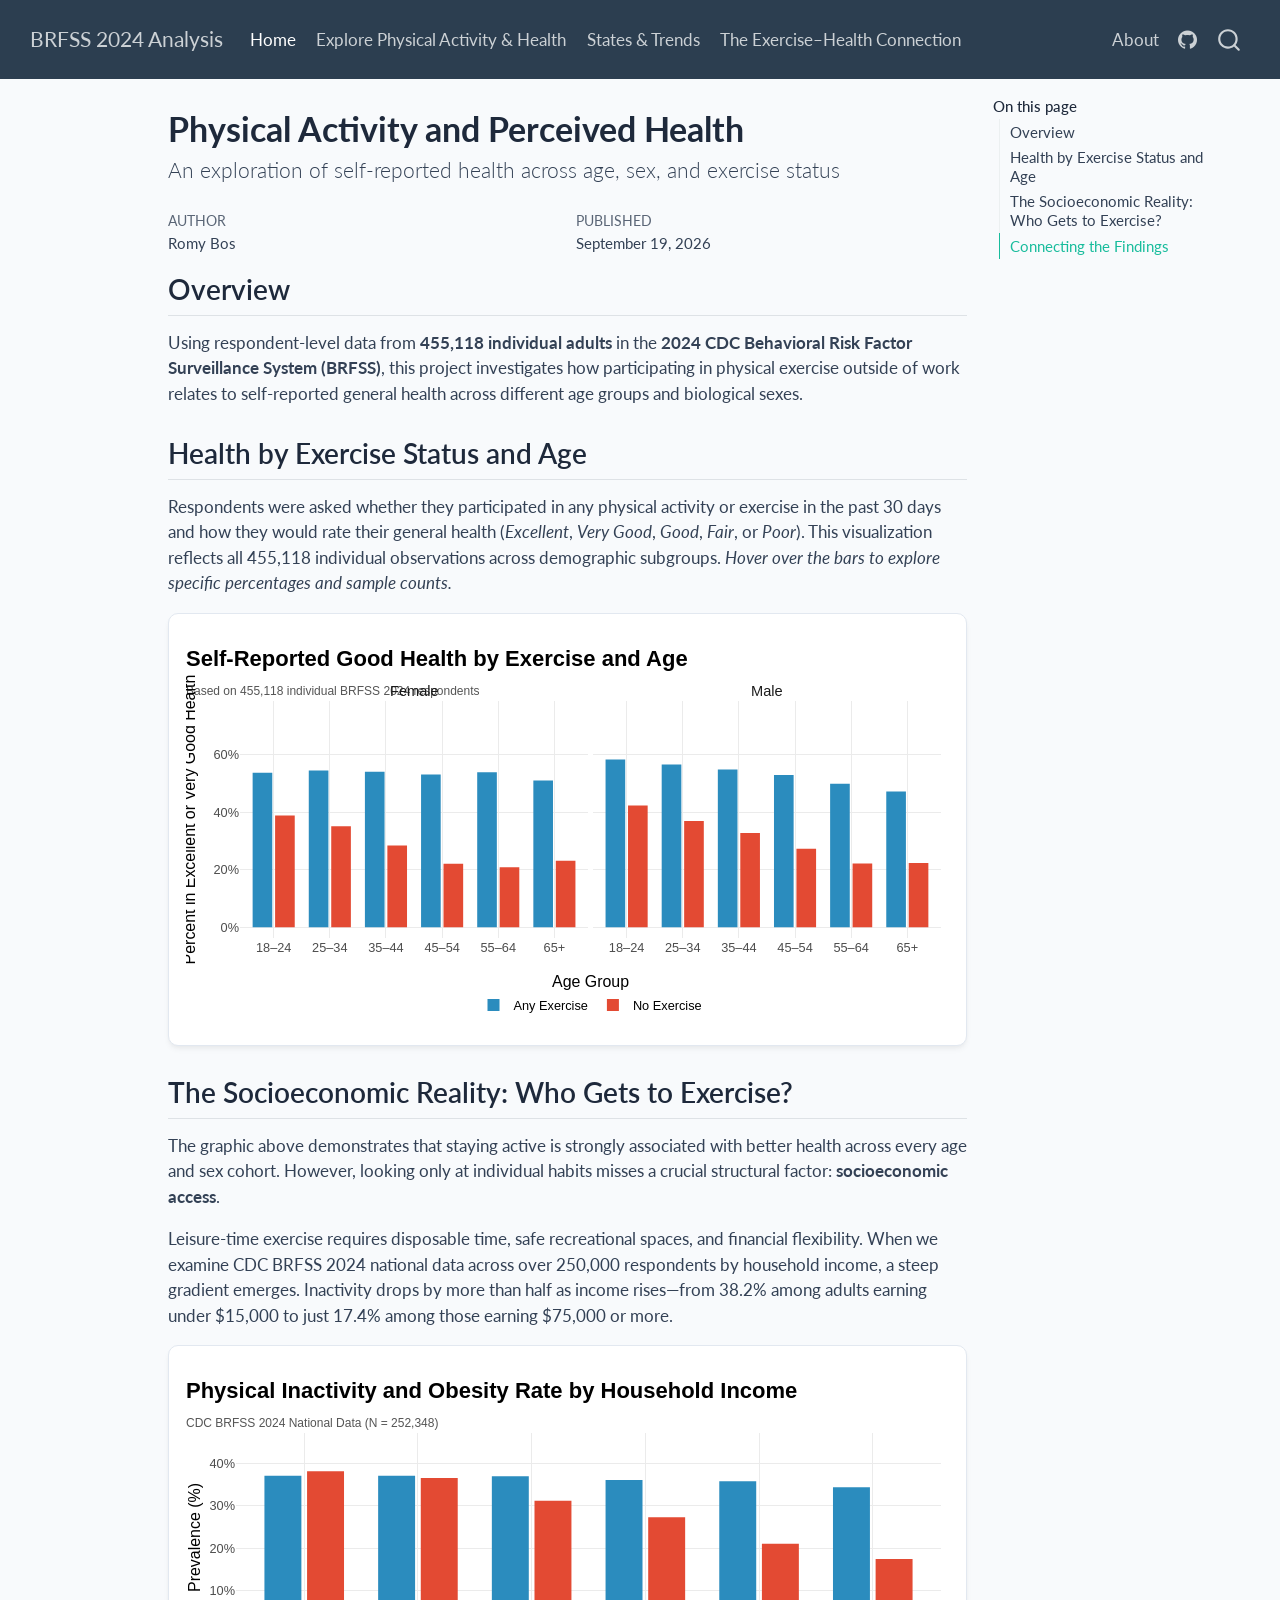
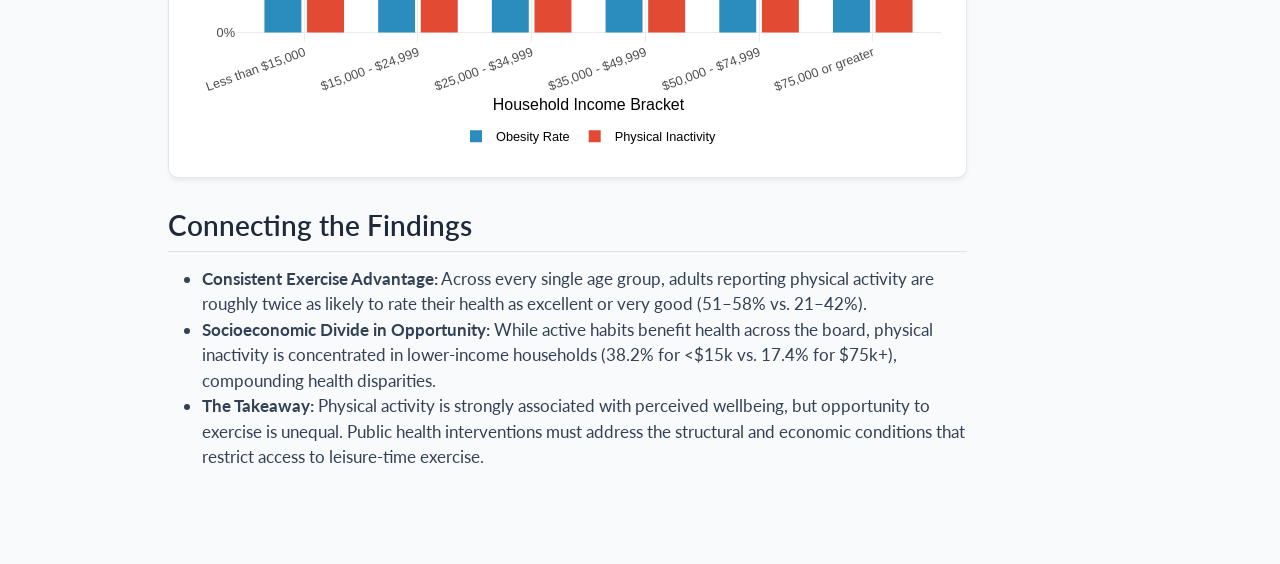
==== commit b52c4ecf: "Built site for gh-pages" ====
--- a/index.html
+++ b/index.html
@@ -7,7 +7,7 @@
 <meta name="viewport" content="width=device-width, initial-scale=1.0, user-scalable=yes">
 
 <meta name="author" content="Romy Bos">
-<meta name="dcterms.date" content="2026-09-17">
+<meta name="dcterms.date" content="2026-09-19">
 
 <title>Physical Activity and Perceived Health – BRFSS 2024 Analysis</title>
 <style>
@@ -47,7 +47,7 @@
 <link href="site_libs/quarto-html/quarto-syntax-highlighting-64a204ab8560d761af7679ceaba22944.css" rel="stylesheet" id="quarto-text-highlighting-styles">
 <script src="site_libs/bootstrap/bootstrap.min.js"></script>
 <link href="site_libs/bootstrap/bootstrap-icons.css" rel="stylesheet">
-<link href="site_libs/bootstrap/bootstrap-3eaf8885052e939fbbbe2bfb513fc417.min.css" rel="stylesheet" append-hash="true" id="quarto-bootstrap" data-mode="light">
+<link href="site_libs/bootstrap/bootstrap-29cad1d750ec8de04ef3509ee433b677.min.css" rel="stylesheet" append-hash="true" id="quarto-bootstrap" data-mode="light">
 <script id="quarto-search-options" type="application/json">{
   "location": "navbar",
   "copy-button": false,
@@ -86,6 +86,7 @@
 <script src="site_libs/plotly-main-2.25.2/plotly-latest.min.js"></script>
 
 
+<link rel="stylesheet" href="styles.css">
 </head>
 
 <body class="nav-fixed quarto-light">
@@ -110,12 +111,27 @@
 <span class="menu-text">Home</span></a>
   </li>  
   <li class="nav-item">
-    <a class="nav-link" href="./obesity.html"> 
-<span class="menu-text">Obesity in United States</span></a>
+    <a class="nav-link" href="./explore.html"> 
+<span class="menu-text">Explore Physical Activity &amp; Health</span></a>
   </li>  
+  <li class="nav-item">
+    <a class="nav-link" href="./states-trends.html"> 
+<span class="menu-text">States &amp; Trends</span></a>
+  </li>  
+  <li class="nav-item">
+    <a class="nav-link" href="./story.html"> 
+<span class="menu-text">The Exercise–Health Connection</span></a>
+  </li>  
+</ul>
+            <ul class="navbar-nav navbar-nav-scroll ms-auto">
   <li class="nav-item">
     <a class="nav-link" href="./about.html"> 
 <span class="menu-text">About</span></a>
+  </li>  
+  <li class="nav-item compact">
+    <a class="nav-link" href="https://github.com/romy-bos/final-project-attempt"> <i class="bi bi-github" role="img" aria-label="GitHub">
+</i> 
+<span class="menu-text"></span></a>
   </li>  
 </ul>
           </div> <!-- /navcollapse -->
@@ -135,7 +151,8 @@
   <ul>
   <li><a href="#overview" id="toc-overview" class="nav-link active" data-scroll-target="#overview">Overview</a></li>
   <li><a href="#health-by-exercise-status-and-age" id="toc-health-by-exercise-status-and-age" class="nav-link" data-scroll-target="#health-by-exercise-status-and-age">Health by Exercise Status and Age</a></li>
-  <li><a href="#key-findings" id="toc-key-findings" class="nav-link" data-scroll-target="#key-findings">Key Findings</a></li>
+  <li><a href="#the-socioeconomic-reality-who-gets-to-exercise" id="toc-the-socioeconomic-reality-who-gets-to-exercise" class="nav-link" data-scroll-target="#the-socioeconomic-reality-who-gets-to-exercise">The Socioeconomic Reality: Who Gets to Exercise?</a></li>
+  <li><a href="#connecting-the-findings" id="toc-connecting-the-findings" class="nav-link" data-scroll-target="#connecting-the-findings">Connecting the Findings</a></li>
   </ul>
 </nav>
     </div>
@@ -162,7 +179,7 @@
     <div>
     <div class="quarto-title-meta-heading">Published</div>
     <div class="quarto-title-meta-contents">
-      <p class="date">September 17, 2026</p>
+      <p class="date">September 19, 2026</p>
     </div>
   </div>
   
@@ -176,25 +193,39 @@
 
 <section id="overview" class="level2">
 <h2 class="anchored" data-anchor-id="overview">Overview</h2>
-<p>Using data from the <strong>2024 CDC Behavioral Risk Factor Surveillance System (BRFSS)</strong>, this project investigates how participating in physical exercise outside of work relates to self-reported general health across different age groups and biological sexes.</p>
+<p>Using respondent-level data from <strong>455,118 individual adults</strong> in the <strong>2024 CDC Behavioral Risk Factor Surveillance System (BRFSS)</strong>, this project investigates how participating in physical exercise outside of work relates to self-reported general health across different age groups and biological sexes.</p>
 </section>
 <section id="health-by-exercise-status-and-age" class="level2">
 <h2 class="anchored" data-anchor-id="health-by-exercise-status-and-age">Health by Exercise Status and Age</h2>
-<p>Respondents were asked whether they participated in any physical activity or exercise in the past 30 days and how they would rate their general health (<em>Excellent</em>, <em>Very Good</em>, <em>Good</em>, <em>Fair</em>, or <em>Poor</em>). <em>Hover over the bars to explore specific percentages and sample counts.</em></p>
+<p>Respondents were asked whether they participated in any physical activity or exercise in the past 30 days and how they would rate their general health (<em>Excellent</em>, <em>Very Good</em>, <em>Good</em>, <em>Fair</em>, or <em>Poor</em>). This visualization reflects all 455,118 individual observations across demographic subgroups. <em>Hover over the bars to explore specific percentages and sample counts.</em></p>
+<div class="card p-3 mb-4">
 <div class="cell">
 <div class="cell-output-display">
-<div class="plotly html-widget html-fill-item" id="htmlwidget-d572aac06713fbc10490" style="width:100%;height:397px;"></div>
-<script type="application/json" data-for="htmlwidget-d572aac06713fbc10490">{"x":{"data":[{"orientation":"v","width":[0.34999999999999964,0.34999999999999964,0.34999999999999964,0.34999999999999964,0.35000000000000009,0.35000000000000009],"base":[0,0,0,0,0,0],"x":[5.7999999999999998,4.7999999999999998,2.7999999999999998,3.7999999999999998,1.8,0.80000000000000004],"y":[0.51114290016563768,0.53989133543036893,0.54112786614335884,0.5314846683354193,0.5458975165042439,0.53774963468095471],"text":["<b>Age Group:<\/b> 65+<br><b>Sex:<\/b> Female<br><b>Physical Activity:<\/b> Any Exercise<br><b>Good/Excellent Health:<\/b> 51.1%<br><b>Sample Size:<\/b> 66,410","<b>Age Group:<\/b> 55–64<br><b>Sex:<\/b> Female<br><b>Physical Activity:<\/b> Any Exercise<br><b>Good/Excellent Health:<\/b> 54.0%<br><b>Sample Size:<\/b> 31,473","<b>Age Group:<\/b> 35–44<br><b>Sex:<\/b> Female<br><b>Physical Activity:<\/b> Any Exercise<br><b>Good/Excellent Health:<\/b> 54.1%<br><b>Sample Size:<\/b> 24,205","<b>Age Group:<\/b> 45–54<br><b>Sex:<\/b> Female<br><b>Physical Activity:<\/b> Any Exercise<br><b>Good/Excellent Health:<\/b> 53.1%<br><b>Sample Size:<\/b> 25,568","<b>Age Group:<\/b> 25–34<br><b>Sex:<\/b> Female<br><b>Physical Activity:<\/b> Any Exercise<br><b>Good/Excellent Health:<\/b> 54.6%<br><b>Sample Size:<\/b> 19,086","<b>Age Group:<\/b> 18–24<br><b>Sex:<\/b> Female<br><b>Physical Activity:<\/b> Any Exercise<br><b>Good/Excellent Health:<\/b> 53.8%<br><b>Sample Size:<\/b> 10,265"],"type":"bar","textposition":"none","marker":{"autocolorscale":false,"color":"rgba(43,140,190,1)","line":{"width":1.8897637795275593,"color":"transparent"}},"name":"Any Exercise","legendgroup":"Any Exercise","showlegend":true,"xaxis":"x","yaxis":"y","hoverinfo":"text","frame":null},{"orientation":"v","width":[0.34999999999999964,0.34999999999999964,0.34999999999999964,0.35000000000000009,0.34999999999999964,0.35000000000000009],"base":[0,0,0,0,0,0],"x":[5.7999999999999998,4.7999999999999998,3.7999999999999998,0.80000000000000004,2.7999999999999998,1.8],"y":[0.4728037107169536,0.49912703401075492,0.53001708289270322,0.58391132870937035,0.5490188177459,0.56656642974302895],"text":["<b>Age Group:<\/b> 65+<br><b>Sex:<\/b> Male<br><b>Physical Activity:<\/b> Any Exercise<br><b>Good/Excellent Health:<\/b> 47.3%<br><b>Sample Size:<\/b> 57,563","<b>Age Group:<\/b> 55–64<br><b>Sex:<\/b> Male<br><b>Physical Activity:<\/b> Any Exercise<br><b>Good/Excellent Health:<\/b> 49.9%<br><b>Sample Size:<\/b> 28,638","<b>Age Group:<\/b> 45–54<br><b>Sex:<\/b> Male<br><b>Physical Activity:<\/b> Any Exercise<br><b>Good/Excellent Health:<\/b> 53.0%<br><b>Sample Size:<\/b> 24,586","<b>Age Group:<\/b> 18–24<br><b>Sex:<\/b> Male<br><b>Physical Activity:<\/b> Any Exercise<br><b>Good/Excellent Health:<\/b> 58.4%<br><b>Sample Size:<\/b> 14,706","<b>Age Group:<\/b> 35–44<br><b>Sex:<\/b> Male<br><b>Physical Activity:<\/b> Any Exercise<br><b>Good/Excellent Health:<\/b> 54.9%<br><b>Sample Size:<\/b> 24,817","<b>Age Group:<\/b> 25–34<br><b>Sex:<\/b> Male<br><b>Physical Activity:<\/b> Any Exercise<br><b>Good/Excellent Health:<\/b> 56.7%<br><b>Sample Size:<\/b> 21,948"],"type":"bar","textposition":"none","marker":{"autocolorscale":false,"color":"rgba(43,140,190,1)","line":{"width":1.8897637795275593,"color":"transparent"}},"name":"Any Exercise","legendgroup":"Any Exercise","showlegend":false,"xaxis":"x2","yaxis":"y","hoverinfo":"text","frame":null},{"orientation":"v","width":[0.34999999999999964,0.34999999999999964,0.34999999999999964,0.34999999999999964,0.34999999999999964,0.35000000000000009],"base":[0,0,0,0,0,0],"x":[6.2000000000000002,5.2000000000000002,4.2000000000000002,3.2000000000000002,2.2000000000000002,1.2],"y":[0.23118112412339795,0.20901126408010012,0.22059553349875929,0.284419440537584,0.35183309702248328,0.38851634534786256],"text":["<b>Age Group:<\/b> 65+<br><b>Sex:<\/b> Female<br><b>Physical Activity:<\/b> No Exercise<br><b>Good/Excellent Health:<\/b> 23.1%<br><b>Sample Size:<\/b> 28,947","<b>Age Group:<\/b> 55–64<br><b>Sex:<\/b> Female<br><b>Physical Activity:<\/b> No Exercise<br><b>Good/Excellent Health:<\/b> 20.9%<br><b>Sample Size:<\/b> 11,186","<b>Age Group:<\/b> 45–54<br><b>Sex:<\/b> Female<br><b>Physical Activity:<\/b> No Exercise<br><b>Good/Excellent Health:<\/b> 22.1%<br><b>Sample Size:<\/b> 8,060","<b>Age Group:<\/b> 35–44<br><b>Sex:<\/b> Female<br><b>Physical Activity:<\/b> No Exercise<br><b>Good/Excellent Health:<\/b> 28.4%<br><b>Sample Size:<\/b> 6,399","<b>Age Group:<\/b> 25–34<br><b>Sex:<\/b> Female<br><b>Physical Activity:<\/b> No Exercise<br><b>Good/Excellent Health:<\/b> 35.2%<br><b>Sample Size:<\/b> 4,937","<b>Age Group:<\/b> 18–24<br><b>Sex:<\/b> Female<br><b>Physical Activity:<\/b> No Exercise<br><b>Good/Excellent Health:<\/b> 38.9%<br><b>Sample Size:<\/b> 2,386"],"type":"bar","textposition":"none","marker":{"autocolorscale":false,"color":"rgba(227,74,51,1)","line":{"width":1.8897637795275593,"color":"transparent"}},"name":"No Exercise","legendgroup":"No Exercise","showlegend":true,"xaxis":"x","yaxis":"y","hoverinfo":"text","frame":null},{"orientation":"v","width":[0.34999999999999964,0.34999999999999964,0.34999999999999964,0.34999999999999964,0.35000000000000009,0.34999999999999964],"base":[0,0,0,0,0,0],"x":[4.2000000000000002,6.2000000000000002,5.2000000000000002,3.2000000000000002,1.2,2.2000000000000002],"y":[0.27305024530536287,0.22327701796728344,0.22200186654223053,0.32769556025369978,0.42388863942523575,0.36984168180638466],"text":["<b>Age Group:<\/b> 45–54<br><b>Sex:<\/b> Male<br><b>Physical Activity:<\/b> No Exercise<br><b>Good/Excellent Health:<\/b> 27.3%<br><b>Sample Size:<\/b> 5,911","<b>Age Group:<\/b> 65+<br><b>Sex:<\/b> Male<br><b>Physical Activity:<\/b> No Exercise<br><b>Good/Excellent Health:<\/b> 22.3%<br><b>Sample Size:<\/b> 18,645","<b>Age Group:<\/b> 55–64<br><b>Sex:<\/b> Male<br><b>Physical Activity:<\/b> No Exercise<br><b>Good/Excellent Health:<\/b> 22.2%<br><b>Sample Size:<\/b> 8,572","<b>Age Group:<\/b> 35–44<br><b>Sex:<\/b> Male<br><b>Physical Activity:<\/b> No Exercise<br><b>Good/Excellent Health:<\/b> 32.8%<br><b>Sample Size:<\/b> 4,730","<b>Age Group:<\/b> 18–24<br><b>Sex:<\/b> Male<br><b>Physical Activity:<\/b> No Exercise<br><b>Good/Excellent Health:<\/b> 42.4%<br><b>Sample Size:<\/b> 2,227","<b>Age Group:<\/b> 25–34<br><b>Sex:<\/b> Male<br><b>Physical Activity:<\/b> No Exercise<br><b>Good/Excellent Health:<\/b> 37.0%<br><b>Sample Size:<\/b> 3,853"],"type":"bar","textposition":"none","marker":{"autocolorscale":false,"color":"rgba(227,74,51,1)","line":{"width":1.8897637795275593,"color":"transparent"}},"name":"No Exercise","legendgroup":"No Exercise","showlegend":false,"xaxis":"x2","yaxis":"y","hoverinfo":"text","frame":null}],"layout":{"margin":{"t":57.178912411789121,"r":7.9701120797011216,"b":40.647571606475722,"l":47.023661270236623},"paper_bgcolor":"rgba(255,255,255,1)","font":{"color":"rgba(0,0,0,1)","family":"","size":15.940224159402241},"title":{"text":"<b> Self-Reported Good Health by Exercise and Age <\/b>","font":{"color":"rgba(0,0,0,1)","family":"","size":18.596928185969279},"x":0,"xref":"paper"},"xaxis":{"domain":[0,0.49654074996540748],"automargin":true,"type":"linear","autorange":false,"range":[0.40000000000000002,6.5999999999999996],"tickmode":"array","ticktext":["18–24","25–34","35–44","45–54","55–64","65+"],"tickvals":[1,2,3,3.9999999999999996,5,6],"categoryorder":"array","categoryarray":["18–24","25–34","35–44","45–54","55–64","65+"],"nticks":null,"ticks":"","tickcolor":null,"ticklen":3.9850560398505603,"tickwidth":0,"showticklabels":true,"tickfont":{"color":"rgba(77,77,77,1)","family":"","size":12.7521793275218},"tickangle":-0,"showline":false,"linecolor":null,"linewidth":0,"showgrid":true,"gridcolor":"rgba(235,235,235,1)","gridwidth":0.72455564360919278,"zeroline":false,"anchor":"y","title":"","hoverformat":".2f"},"annotations":[{"text":"Age Group","x":0.5,"y":0,"showarrow":false,"ax":0,"ay":0,"font":{"color":"rgba(0,0,0,1)","family":"","size":15.940224159402241},"xref":"paper","yref":"paper","textangle":-0,"xanchor":"center","yanchor":"top","annotationType":"axis","yshift":-23.910336239103366},{"text":"Percent in Excellent or Very Good Health","x":0,"y":0.5,"showarrow":false,"ax":0,"ay":0,"font":{"color":"rgba(0,0,0,1)","family":"","size":15.940224159402241},"xref":"paper","yref":"paper","textangle":-90,"xanchor":"right","yanchor":"center","annotationType":"axis","xshift":-30.28642590286427},{"text":"Female","x":0.24827037498270374,"y":1,"showarrow":false,"ax":0,"ay":0,"font":{"color":"rgba(26,26,26,1)","family":"","size":14.611872146118722},"xref":"paper","yref":"paper","textangle":-0,"xanchor":"center","yanchor":"bottom"},{"text":"Male","x":0.75172962501729623,"y":1,"showarrow":false,"ax":0,"ay":0,"font":{"color":"rgba(26,26,26,1)","family":"","size":14.611872146118722},"xref":"paper","yref":"paper","textangle":-0,"xanchor":"center","yanchor":"bottom"}],"yaxis":{"domain":[0,1],"automargin":true,"type":"linear","autorange":false,"range":[-0.037500000000000006,0.78749999999999998],"tickmode":"array","ticktext":["0%","20%","40%","60%"],"tickvals":[0,0.20000000000000001,0.39999999999999991,0.60000000000000009],"categoryorder":"array","categoryarray":["0%","20%","40%","60%"],"nticks":null,"ticks":"","tickcolor":null,"ticklen":3.9850560398505608,"tickwidth":0,"showticklabels":true,"tickfont":{"color":"rgba(77,77,77,1)","family":"","size":12.7521793275218},"tickangle":-0,"showline":false,"linecolor":null,"linewidth":0,"showgrid":true,"gridcolor":"rgba(235,235,235,1)","gridwidth":0.72455564360919289,"zeroline":false,"anchor":"x","title":"","hoverformat":".2f"},"shapes":[{"type":"rect","fillcolor":null,"line":{"color":null,"width":0,"linetype":[]},"yref":"paper","xref":"paper","layer":"below","x0":0,"x1":0.49654074996540748,"y0":0,"y1":27.364051473640522,"yanchor":1,"ysizemode":"pixel"},{"type":"rect","fillcolor":null,"line":{"color":null,"width":0,"linetype":[]},"yref":"paper","xref":"paper","layer":"below","x0":0.50345925003459246,"x1":1,"y0":0,"y1":27.364051473640522,"yanchor":1,"ysizemode":"pixel"}],"xaxis2":{"type":"linear","autorange":false,"range":[0.40000000000000002,6.5999999999999996],"tickmode":"array","ticktext":["18–24","25–34","35–44","45–54","55–64","65+"],"tickvals":[1,2,3,3.9999999999999996,5,6],"categoryorder":"array","categoryarray":["18–24","25–34","35–44","45–54","55–64","65+"],"nticks":null,"ticks":"","tickcolor":null,"ticklen":3.9850560398505603,"tickwidth":0,"showticklabels":true,"tickfont":{"color":"rgba(77,77,77,1)","family":"","size":12.7521793275218},"tickangle":-0,"showline":false,"linecolor":null,"linewidth":0,"showgrid":true,"domain":[0.50345925003459246,1],"gridcolor":"rgba(235,235,235,1)","gridwidth":0.72455564360919278,"zeroline":false,"anchor":"y","title":"","hoverformat":".2f"},"showlegend":true,"legend":{"bgcolor":null,"bordercolor":null,"borderwidth":0,"font":{"color":"rgba(0,0,0,1)","family":"","size":12.7521793275218},"orientation":"h","x":0.5,"y":-0.14999999999999999,"xanchor":"center","yanchor":"top","title":{"text":"Physical Activity","font":{"color":"rgba(0,0,0,1)","family":"","size":15.940224159402241}}},"hovermode":"closest","barmode":"relative"},"config":{"doubleClick":"reset","modeBarButtonsToAdd":["hoverclosest","hovercompare"],"showSendToCloud":false},"source":"A","attrs":{"1e3e62d484ce":{"x":{},"y":{},"fill":{},"text":{},"type":"bar"}},"cur_data":"1e3e62d484ce","visdat":{"1e3e62d484ce":["function (y) ","x"]},"highlight":{"on":"plotly_click","persistent":false,"dynamic":false,"selectize":false,"opacityDim":0.20000000000000001,"selected":{"opacity":1},"debounce":0},"shinyEvents":["plotly_hover","plotly_click","plotly_selected","plotly_relayout","plotly_brushed","plotly_brushing","plotly_clickannotation","plotly_doubleclick","plotly_deselect","plotly_afterplot","plotly_sunburstclick"],"base_url":"https://plot.ly"},"evals":[],"jsHooks":[]}</script>
+<div class="plotly html-widget html-fill-item" id="htmlwidget-abb15e7987a601778abb" style="width:100%;height:397px;"></div>
+<script type="application/json" data-for="htmlwidget-abb15e7987a601778abb">{"x":{"data":[{"orientation":"v","width":[0.34999999999999964,0.34999999999999964,0.34999999999999964,0.34999999999999964,0.35000000000000009,0.35000000000000009],"base":[0,0,0,0,0,0],"x":[5.7999999999999998,4.7999999999999998,2.7999999999999998,3.7999999999999998,1.8,0.80000000000000004],"y":[0.51114290016563768,0.53989133543036893,0.54112786614335884,0.5314846683354193,0.5458975165042439,0.53774963468095471],"text":["<b>Age Group:<\/b> 65+<br><b>Sex:<\/b> Female<br><b>Physical Activity:<\/b> Any Exercise<br><b>Good/Excellent Health:<\/b> 51.1%<br><b>Sample Size:<\/b> 66,410","<b>Age Group:<\/b> 55–64<br><b>Sex:<\/b> Female<br><b>Physical Activity:<\/b> Any Exercise<br><b>Good/Excellent Health:<\/b> 54.0%<br><b>Sample Size:<\/b> 31,473","<b>Age Group:<\/b> 35–44<br><b>Sex:<\/b> Female<br><b>Physical Activity:<\/b> Any Exercise<br><b>Good/Excellent Health:<\/b> 54.1%<br><b>Sample Size:<\/b> 24,205","<b>Age Group:<\/b> 45–54<br><b>Sex:<\/b> Female<br><b>Physical Activity:<\/b> Any Exercise<br><b>Good/Excellent Health:<\/b> 53.1%<br><b>Sample Size:<\/b> 25,568","<b>Age Group:<\/b> 25–34<br><b>Sex:<\/b> Female<br><b>Physical Activity:<\/b> Any Exercise<br><b>Good/Excellent Health:<\/b> 54.6%<br><b>Sample Size:<\/b> 19,086","<b>Age Group:<\/b> 18–24<br><b>Sex:<\/b> Female<br><b>Physical Activity:<\/b> Any Exercise<br><b>Good/Excellent Health:<\/b> 53.8%<br><b>Sample Size:<\/b> 10,265"],"type":"bar","textposition":"none","marker":{"autocolorscale":false,"color":"rgba(43,140,190,1)","line":{"width":1.8897637795275593,"color":"transparent"}},"name":"Any Exercise","legendgroup":"Any Exercise","showlegend":true,"xaxis":"x","yaxis":"y","hoverinfo":"text","frame":null},{"orientation":"v","width":[0.34999999999999964,0.34999999999999964,0.34999999999999964,0.35000000000000009,0.34999999999999964,0.35000000000000009],"base":[0,0,0,0,0,0],"x":[5.7999999999999998,4.7999999999999998,3.7999999999999998,0.80000000000000004,2.7999999999999998,1.8],"y":[0.4728037107169536,0.49912703401075492,0.53001708289270322,0.58391132870937035,0.5490188177459,0.56656642974302895],"text":["<b>Age Group:<\/b> 65+<br><b>Sex:<\/b> Male<br><b>Physical Activity:<\/b> Any Exercise<br><b>Good/Excellent Health:<\/b> 47.3%<br><b>Sample Size:<\/b> 57,563","<b>Age Group:<\/b> 55–64<br><b>Sex:<\/b> Male<br><b>Physical Activity:<\/b> Any Exercise<br><b>Good/Excellent Health:<\/b> 49.9%<br><b>Sample Size:<\/b> 28,638","<b>Age Group:<\/b> 45–54<br><b>Sex:<\/b> Male<br><b>Physical Activity:<\/b> Any Exercise<br><b>Good/Excellent Health:<\/b> 53.0%<br><b>Sample Size:<\/b> 24,586","<b>Age Group:<\/b> 18–24<br><b>Sex:<\/b> Male<br><b>Physical Activity:<\/b> Any Exercise<br><b>Good/Excellent Health:<\/b> 58.4%<br><b>Sample Size:<\/b> 14,706","<b>Age Group:<\/b> 35–44<br><b>Sex:<\/b> Male<br><b>Physical Activity:<\/b> Any Exercise<br><b>Good/Excellent Health:<\/b> 54.9%<br><b>Sample Size:<\/b> 24,817","<b>Age Group:<\/b> 25–34<br><b>Sex:<\/b> Male<br><b>Physical Activity:<\/b> Any Exercise<br><b>Good/Excellent Health:<\/b> 56.7%<br><b>Sample Size:<\/b> 21,948"],"type":"bar","textposition":"none","marker":{"autocolorscale":false,"color":"rgba(43,140,190,1)","line":{"width":1.8897637795275593,"color":"transparent"}},"name":"Any Exercise","legendgroup":"Any Exercise","showlegend":false,"xaxis":"x2","yaxis":"y","hoverinfo":"text","frame":null},{"orientation":"v","width":[0.34999999999999964,0.34999999999999964,0.34999999999999964,0.34999999999999964,0.34999999999999964,0.35000000000000009],"base":[0,0,0,0,0,0],"x":[6.2000000000000002,5.2000000000000002,4.2000000000000002,3.2000000000000002,2.2000000000000002,1.2],"y":[0.23118112412339795,0.20901126408010012,0.22059553349875929,0.284419440537584,0.35183309702248328,0.38851634534786256],"text":["<b>Age Group:<\/b> 65+<br><b>Sex:<\/b> Female<br><b>Physical Activity:<\/b> No Exercise<br><b>Good/Excellent Health:<\/b> 23.1%<br><b>Sample Size:<\/b> 28,947","<b>Age Group:<\/b> 55–64<br><b>Sex:<\/b> Female<br><b>Physical Activity:<\/b> No Exercise<br><b>Good/Excellent Health:<\/b> 20.9%<br><b>Sample Size:<\/b> 11,186","<b>Age Group:<\/b> 45–54<br><b>Sex:<\/b> Female<br><b>Physical Activity:<\/b> No Exercise<br><b>Good/Excellent Health:<\/b> 22.1%<br><b>Sample Size:<\/b> 8,060","<b>Age Group:<\/b> 35–44<br><b>Sex:<\/b> Female<br><b>Physical Activity:<\/b> No Exercise<br><b>Good/Excellent Health:<\/b> 28.4%<br><b>Sample Size:<\/b> 6,399","<b>Age Group:<\/b> 25–34<br><b>Sex:<\/b> Female<br><b>Physical Activity:<\/b> No Exercise<br><b>Good/Excellent Health:<\/b> 35.2%<br><b>Sample Size:<\/b> 4,937","<b>Age Group:<\/b> 18–24<br><b>Sex:<\/b> Female<br><b>Physical Activity:<\/b> No Exercise<br><b>Good/Excellent Health:<\/b> 38.9%<br><b>Sample Size:<\/b> 2,386"],"type":"bar","textposition":"none","marker":{"autocolorscale":false,"color":"rgba(227,74,51,1)","line":{"width":1.8897637795275593,"color":"transparent"}},"name":"No Exercise","legendgroup":"No Exercise","showlegend":true,"xaxis":"x","yaxis":"y","hoverinfo":"text","frame":null},{"orientation":"v","width":[0.34999999999999964,0.34999999999999964,0.34999999999999964,0.34999999999999964,0.35000000000000009,0.34999999999999964],"base":[0,0,0,0,0,0],"x":[4.2000000000000002,6.2000000000000002,5.2000000000000002,3.2000000000000002,1.2,2.2000000000000002],"y":[0.27305024530536287,0.22327701796728344,0.22200186654223053,0.32769556025369978,0.42388863942523575,0.36984168180638466],"text":["<b>Age Group:<\/b> 45–54<br><b>Sex:<\/b> Male<br><b>Physical Activity:<\/b> No Exercise<br><b>Good/Excellent Health:<\/b> 27.3%<br><b>Sample Size:<\/b> 5,911","<b>Age Group:<\/b> 65+<br><b>Sex:<\/b> Male<br><b>Physical Activity:<\/b> No Exercise<br><b>Good/Excellent Health:<\/b> 22.3%<br><b>Sample Size:<\/b> 18,645","<b>Age Group:<\/b> 55–64<br><b>Sex:<\/b> Male<br><b>Physical Activity:<\/b> No Exercise<br><b>Good/Excellent Health:<\/b> 22.2%<br><b>Sample Size:<\/b> 8,572","<b>Age Group:<\/b> 35–44<br><b>Sex:<\/b> Male<br><b>Physical Activity:<\/b> No Exercise<br><b>Good/Excellent Health:<\/b> 32.8%<br><b>Sample Size:<\/b> 4,730","<b>Age Group:<\/b> 18–24<br><b>Sex:<\/b> Male<br><b>Physical Activity:<\/b> No Exercise<br><b>Good/Excellent Health:<\/b> 42.4%<br><b>Sample Size:<\/b> 2,227","<b>Age Group:<\/b> 25–34<br><b>Sex:<\/b> Male<br><b>Physical Activity:<\/b> No Exercise<br><b>Good/Excellent Health:<\/b> 37.0%<br><b>Sample Size:<\/b> 3,853"],"type":"bar","textposition":"none","marker":{"autocolorscale":false,"color":"rgba(227,74,51,1)","line":{"width":1.8897637795275593,"color":"transparent"}},"name":"No Exercise","legendgroup":"No Exercise","showlegend":false,"xaxis":"x2","yaxis":"y","hoverinfo":"text","frame":null}],"layout":{"margin":{"t":70,"r":7.9701120797011216,"b":70,"l":47.023661270236623},"paper_bgcolor":"rgba(255,255,255,1)","font":{"color":"rgba(0,0,0,1)","family":"","size":15.940224159402241},"xaxis":{"domain":[0,0.49654074996540748],"automargin":true,"type":"linear","autorange":false,"range":[0.40000000000000002,6.5999999999999996],"tickmode":"array","ticktext":["18–24","25–34","35–44","45–54","55–64","65+"],"tickvals":[1,2,3,3.9999999999999996,5,6],"categoryorder":"array","categoryarray":["18–24","25–34","35–44","45–54","55–64","65+"],"nticks":null,"ticks":"","tickcolor":null,"ticklen":3.9850560398505603,"tickwidth":0,"showticklabels":true,"tickfont":{"color":"rgba(77,77,77,1)","family":"","size":12.7521793275218},"tickangle":-0,"showline":false,"linecolor":null,"linewidth":0,"showgrid":true,"gridcolor":"rgba(235,235,235,1)","gridwidth":0.72455564360919278,"zeroline":false,"anchor":"y","title":"","hoverformat":".2f"},"annotations":[{"text":"Age Group","x":0.5,"y":0,"showarrow":false,"ax":0,"ay":0,"font":{"color":"rgba(0,0,0,1)","family":"","size":15.940224159402241},"xref":"paper","yref":"paper","textangle":-0,"xanchor":"center","yanchor":"top","annotationType":"axis","yshift":-33.208800332088011},{"text":"Percent in Excellent or Very Good Health","x":0,"y":0.5,"showarrow":false,"ax":0,"ay":0,"font":{"color":"rgba(0,0,0,1)","family":"","size":15.940224159402241},"xref":"paper","yref":"paper","textangle":-90,"xanchor":"right","yanchor":"center","annotationType":"axis","xshift":-39.584889995848904},{"text":"Female","x":0.24827037498270374,"y":1,"showarrow":false,"ax":0,"ay":0,"font":{"color":"rgba(26,26,26,1)","family":"","size":14.611872146118722},"xref":"paper","yref":"paper","textangle":-0,"xanchor":"center","yanchor":"bottom"},{"text":"Male","x":0.75172962501729623,"y":1,"showarrow":false,"ax":0,"ay":0,"font":{"color":"rgba(26,26,26,1)","family":"","size":14.611872146118722},"xref":"paper","yref":"paper","textangle":-0,"xanchor":"center","yanchor":"bottom"}],"yaxis":{"domain":[0,1],"automargin":true,"type":"linear","autorange":false,"range":[-0.037500000000000006,0.78749999999999998],"tickmode":"array","ticktext":["0%","20%","40%","60%"],"tickvals":[0,0.20000000000000001,0.39999999999999991,0.60000000000000009],"categoryorder":"array","categoryarray":["0%","20%","40%","60%"],"nticks":null,"ticks":"","tickcolor":null,"ticklen":3.9850560398505608,"tickwidth":0,"showticklabels":true,"tickfont":{"color":"rgba(77,77,77,1)","family":"","size":12.7521793275218},"tickangle":-0,"showline":false,"linecolor":null,"linewidth":0,"showgrid":true,"gridcolor":"rgba(235,235,235,1)","gridwidth":0.72455564360919289,"zeroline":false,"anchor":"x","title":"","hoverformat":".2f"},"shapes":[{"type":"rect","fillcolor":null,"line":{"color":null,"width":0,"linetype":[]},"yref":"paper","xref":"paper","layer":"below","x0":0,"x1":0.49654074996540748,"y0":0,"y1":27.364051473640522,"yanchor":1,"ysizemode":"pixel"},{"type":"rect","fillcolor":null,"line":{"color":null,"width":0,"linetype":[]},"yref":"paper","xref":"paper","layer":"below","x0":0.50345925003459246,"x1":1,"y0":0,"y1":27.364051473640522,"yanchor":1,"ysizemode":"pixel"}],"xaxis2":{"type":"linear","autorange":false,"range":[0.40000000000000002,6.5999999999999996],"tickmode":"array","ticktext":["18–24","25–34","35–44","45–54","55–64","65+"],"tickvals":[1,2,3,3.9999999999999996,5,6],"categoryorder":"array","categoryarray":["18–24","25–34","35–44","45–54","55–64","65+"],"nticks":null,"ticks":"","tickcolor":null,"ticklen":3.9850560398505603,"tickwidth":0,"showticklabels":true,"tickfont":{"color":"rgba(77,77,77,1)","family":"","size":12.7521793275218},"tickangle":-0,"showline":false,"linecolor":null,"linewidth":0,"showgrid":true,"domain":[0.50345925003459246,1],"gridcolor":"rgba(235,235,235,1)","gridwidth":0.72455564360919278,"zeroline":false,"anchor":"y","title":"","hoverformat":".2f"},"showlegend":true,"legend":{"bgcolor":null,"bordercolor":null,"borderwidth":0,"font":{"color":"rgba(0,0,0,1)","family":"","size":12.7521793275218},"orientation":"h","x":0.5,"y":-0.22,"xanchor":"center","yanchor":"top","title":{"text":"","font":{"color":"rgba(0,0,0,1)","family":"","size":15.940224159402241}}},"hovermode":"closest","barmode":"relative","title":{"text":"<b>Self-Reported Good Health by Exercise and Age<\/b><br><span style=\"font-size:12px;color:#555;\">Based on 455,118 individual BRFSS 2024 respondents<\/span>","x":0}},"config":{"doubleClick":"reset","modeBarButtonsToAdd":["hoverclosest","hovercompare"],"showSendToCloud":false},"source":"A","attrs":{"700034e85be4":{"x":{},"y":{},"fill":{},"text":{},"type":"bar"}},"cur_data":"700034e85be4","visdat":{"700034e85be4":["function (y) ","x"]},"highlight":{"on":"plotly_click","persistent":false,"dynamic":false,"selectize":false,"opacityDim":0.20000000000000001,"selected":{"opacity":1},"debounce":0},"shinyEvents":["plotly_hover","plotly_click","plotly_selected","plotly_relayout","plotly_brushed","plotly_brushing","plotly_clickannotation","plotly_doubleclick","plotly_deselect","plotly_afterplot","plotly_sunburstclick"],"base_url":"https://plot.ly"},"evals":[],"jsHooks":[]}</script>
+</div>
 </div>
 </div>
 </section>
-<section id="key-findings" class="level2">
-<h2 class="anchored" data-anchor-id="key-findings">Key Findings</h2>
+<section id="the-socioeconomic-reality-who-gets-to-exercise" class="level2">
+<h2 class="anchored" data-anchor-id="the-socioeconomic-reality-who-gets-to-exercise">The Socioeconomic Reality: Who Gets to Exercise?</h2>
+<p>The graphic above demonstrates that staying active is strongly associated with better health across every age and sex cohort. However, looking only at individual habits misses a crucial structural factor: <strong>socioeconomic access</strong>.</p>
+<p>Leisure-time exercise requires disposable time, safe recreational spaces, and financial flexibility. When we examine CDC BRFSS 2024 national data across over 250,000 respondents by household income, a steep gradient emerges. Inactivity drops by more than half as income rises—from 38.2% among adults earning under $15,000 to just 17.4% among those earning $75,000 or more.</p>
+<div class="card p-3 mb-4">
+<div class="cell">
+<div class="cell-output-display">
+<div class="plotly html-widget html-fill-item" id="htmlwidget-8fb524bc1f0b0ae6b9a9" style="width:100%;height:397px;"></div>
+<script type="application/json" data-for="htmlwidget-8fb524bc1f0b0ae6b9a9">{"x":{"data":[{"orientation":"v","width":[0.32499999999999996,0.32500000000000018,0.32500000000000018,0.32500000000000018,0.32499999999999929,0.32499999999999929],"base":[0,0,0,0,0,0],"x":[0.8125,1.8125,2.8125,3.8125,4.8125,5.8125],"y":[37.100000000000001,37.100000000000001,37,36.100000000000001,35.799999999999997,34.399999999999999],"text":["<b>Income:<\/b> Less than $15,000<br><b>Obesity Rate:<\/b> 37.1%","<b>Income:<\/b> $15,000 - $24,999<br><b>Obesity Rate:<\/b> 37.1%","<b>Income:<\/b> $25,000 - $34,999<br><b>Obesity Rate:<\/b> 37%","<b>Income:<\/b> $35,000 - $49,999<br><b>Obesity Rate:<\/b> 36.1%","<b>Income:<\/b> $50,000 - $74,999<br><b>Obesity Rate:<\/b> 35.8%","<b>Income:<\/b> $75,000 or greater<br><b>Obesity Rate:<\/b> 34.4%"],"type":"bar","textposition":"none","marker":{"autocolorscale":false,"color":"rgba(43,140,190,1)","line":{"width":1.8897637795275593,"color":"transparent"}},"name":"Obesity Rate","legendgroup":"Obesity Rate","showlegend":true,"xaxis":"x","yaxis":"y","hoverinfo":"text","frame":null},{"orientation":"v","width":[0.32500000000000018,0.32500000000000018,0.32500000000000018,0.32499999999999929,0.32499999999999929,0.32499999999999929],"base":[0,0,0,0,0,0],"x":[1.1875,2.1875,3.1875,4.1875,5.1875,6.1875],"y":[38.200000000000003,36.600000000000001,31.199999999999999,27.300000000000001,21,17.399999999999999],"text":["<b>Income:<\/b> Less than $15,000<br><b>Physical Inactivity:<\/b> 38.2%","<b>Income:<\/b> $15,000 - $24,999<br><b>Physical Inactivity:<\/b> 36.6%","<b>Income:<\/b> $25,000 - $34,999<br><b>Physical Inactivity:<\/b> 31.2%","<b>Income:<\/b> $35,000 - $49,999<br><b>Physical Inactivity:<\/b> 27.3%","<b>Income:<\/b> $50,000 - $74,999<br><b>Physical Inactivity:<\/b> 21%","<b>Income:<\/b> $75,000 or greater<br><b>Physical Inactivity:<\/b> 17.4%"],"type":"bar","textposition":"none","marker":{"autocolorscale":false,"color":"rgba(227,74,51,1)","line":{"width":1.8897637795275593,"color":"transparent"}},"name":"Physical Inactivity","legendgroup":"Physical Inactivity","showlegend":true,"xaxis":"x","yaxis":"y","hoverinfo":"text","frame":null}],"layout":{"margin":{"t":70,"r":7.9701120797011216,"b":95,"l":47.023661270236623},"paper_bgcolor":"rgba(255,255,255,1)","font":{"color":"rgba(0,0,0,1)","family":"","size":15.940224159402241},"xaxis":{"domain":[0,1],"automargin":true,"type":"linear","autorange":false,"range":[0.40000000000000002,6.5999999999999996],"tickmode":"array","ticktext":["Less than $15,000","$15,000 - $24,999","$25,000 - $34,999","$35,000 - $49,999","$50,000 - $74,999","$75,000 or greater"],"tickvals":[1,2,3,3.9999999999999996,5,6],"categoryorder":"array","categoryarray":["Less than $15,000","$15,000 - $24,999","$25,000 - $34,999","$35,000 - $49,999","$50,000 - $74,999","$75,000 or greater"],"nticks":null,"ticks":"","tickcolor":null,"ticklen":3.9850560398505603,"tickwidth":0,"showticklabels":true,"tickfont":{"color":"rgba(77,77,77,1)","family":"","size":12.7521793275218},"tickangle":-20,"showline":false,"linecolor":null,"linewidth":0,"showgrid":true,"gridcolor":"rgba(235,235,235,1)","gridwidth":0.72455564360919278,"zeroline":false,"anchor":"y","title":{"text":"Household Income Bracket","font":{"color":"rgba(0,0,0,1)","family":"","size":15.940224159402241}},"hoverformat":".2f"},"yaxis":{"domain":[0,1],"automargin":true,"type":"linear","autorange":false,"range":[-2.25,47.25],"tickmode":"array","ticktext":["0%","10%","20%","30%","40%"],"tickvals":[0,10,20,30,40],"categoryorder":"array","categoryarray":["0%","10%","20%","30%","40%"],"nticks":null,"ticks":"","tickcolor":null,"ticklen":3.9850560398505608,"tickwidth":0,"showticklabels":true,"tickfont":{"color":"rgba(77,77,77,1)","family":"","size":12.7521793275218},"tickangle":-0,"showline":false,"linecolor":null,"linewidth":0,"showgrid":true,"gridcolor":"rgba(235,235,235,1)","gridwidth":0.72455564360919289,"zeroline":false,"anchor":"x","title":{"text":"Prevalence (%)","font":{"color":"rgba(0,0,0,1)","family":"","size":15.940224159402241}},"hoverformat":".2f"},"shapes":[],"showlegend":true,"legend":{"bgcolor":null,"bordercolor":null,"borderwidth":0,"font":{"color":"rgba(0,0,0,1)","family":"","size":12.7521793275218},"orientation":"h","x":0.5,"y":-0.38,"xanchor":"center","yanchor":"top","title":{"text":"","font":{"color":"rgba(0,0,0,1)","family":"","size":15.940224159402241}}},"hovermode":"closest","barmode":"relative","title":{"text":"<b>Physical Inactivity and Obesity Rate by Household Income<\/b><br><span style=\"font-size:12px;color:#555;\">CDC BRFSS 2024 National Data (N = 252,348)<\/span>","x":0}},"config":{"doubleClick":"reset","modeBarButtonsToAdd":["hoverclosest","hovercompare"],"showSendToCloud":false},"source":"A","attrs":{"70001630c3a0":{"x":{},"y":{},"fill":{},"text":{},"type":"bar"}},"cur_data":"70001630c3a0","visdat":{"70001630c3a0":["function (y) ","x"]},"highlight":{"on":"plotly_click","persistent":false,"dynamic":false,"selectize":false,"opacityDim":0.20000000000000001,"selected":{"opacity":1},"debounce":0},"shinyEvents":["plotly_hover","plotly_click","plotly_selected","plotly_relayout","plotly_brushed","plotly_brushing","plotly_clickannotation","plotly_doubleclick","plotly_deselect","plotly_afterplot","plotly_sunburstclick"],"base_url":"https://plot.ly"},"evals":[],"jsHooks":[]}</script>
+</div>
+</div>
+</div>
+</section>
+<section id="connecting-the-findings" class="level2">
+<h2 class="anchored" data-anchor-id="connecting-the-findings">Connecting the Findings</h2>
 <ul>
-<li><strong>Consistent Exercise Advantage:</strong> Across every single age group, adults who reported any physical activity in the past 30 days were roughly twice as likely to rate their health as excellent or very good compared to those reporting no physical activity.</li>
-<li><strong>Geographic Disparities:</strong> States in the South tend to report higher rates of physical inactivity (often exceeding 28–30%) alongside higher obesity rates, whereas states in the West and New England report lower inactivity rates (often under 20%).</li>
-<li><strong>Trends Across Age:</strong> While overall self-reported health tends to decline as age increases, the gap between active and inactive individuals remains substantial even among seniors aged 65 and older.</li>
-<li><strong>Sex Consistency:</strong> Similar patterns hold across both female and male respondents.</li>
+<li><strong>Consistent Exercise Advantage:</strong> Across every single age group, adults reporting physical activity are roughly twice as likely to rate their health as excellent or very good (51–58% vs.&nbsp;21–42%).</li>
+<li><strong>Socioeconomic Divide in Opportunity:</strong> While active habits benefit health across the board, physical inactivity is concentrated in lower-income households (38.2% for &lt;$15k vs.&nbsp;17.4% for $75k+), compounding health disparities.</li>
+<li><strong>The Takeaway:</strong> Physical activity is strongly associated with perceived wellbeing, but opportunity to exercise is unequal. Public health interventions must address the structural and economic conditions that restrict access to leisure-time exercise.</li>
 </ul>
 
 
--- a/styles.css
+++ b/styles.css
@@ -0,0 +1,31 @@
+/* Pleasing off-white background */
+body {
+  background-color: #f8fafc;
+  color: #334155;
+}
+
+/* Refined card containers with soft shadow */
+.card {
+  background-color: #ffffff;
+  border: 1px solid #e2e8f0;
+  border-radius: 10px;
+  box-shadow: 0 4px 6px -1px rgba(0, 0, 0, 0.05), 0 2px 4px -1px rgba(0, 0, 0, 0.03);
+}
+
+/* Headings with clear contrast */
+h1.title {
+  color: #1e293b;
+  font-weight: 700;
+}
+
+h2 {
+  color: #1e293b;
+  font-weight: 600;
+  margin-top: 1.8rem;
+  margin-bottom: 0.8rem;
+}
+
+/* Slightly round plotly chart containers */
+.js-plotly-plot {
+  border-radius: 8px;
+}
